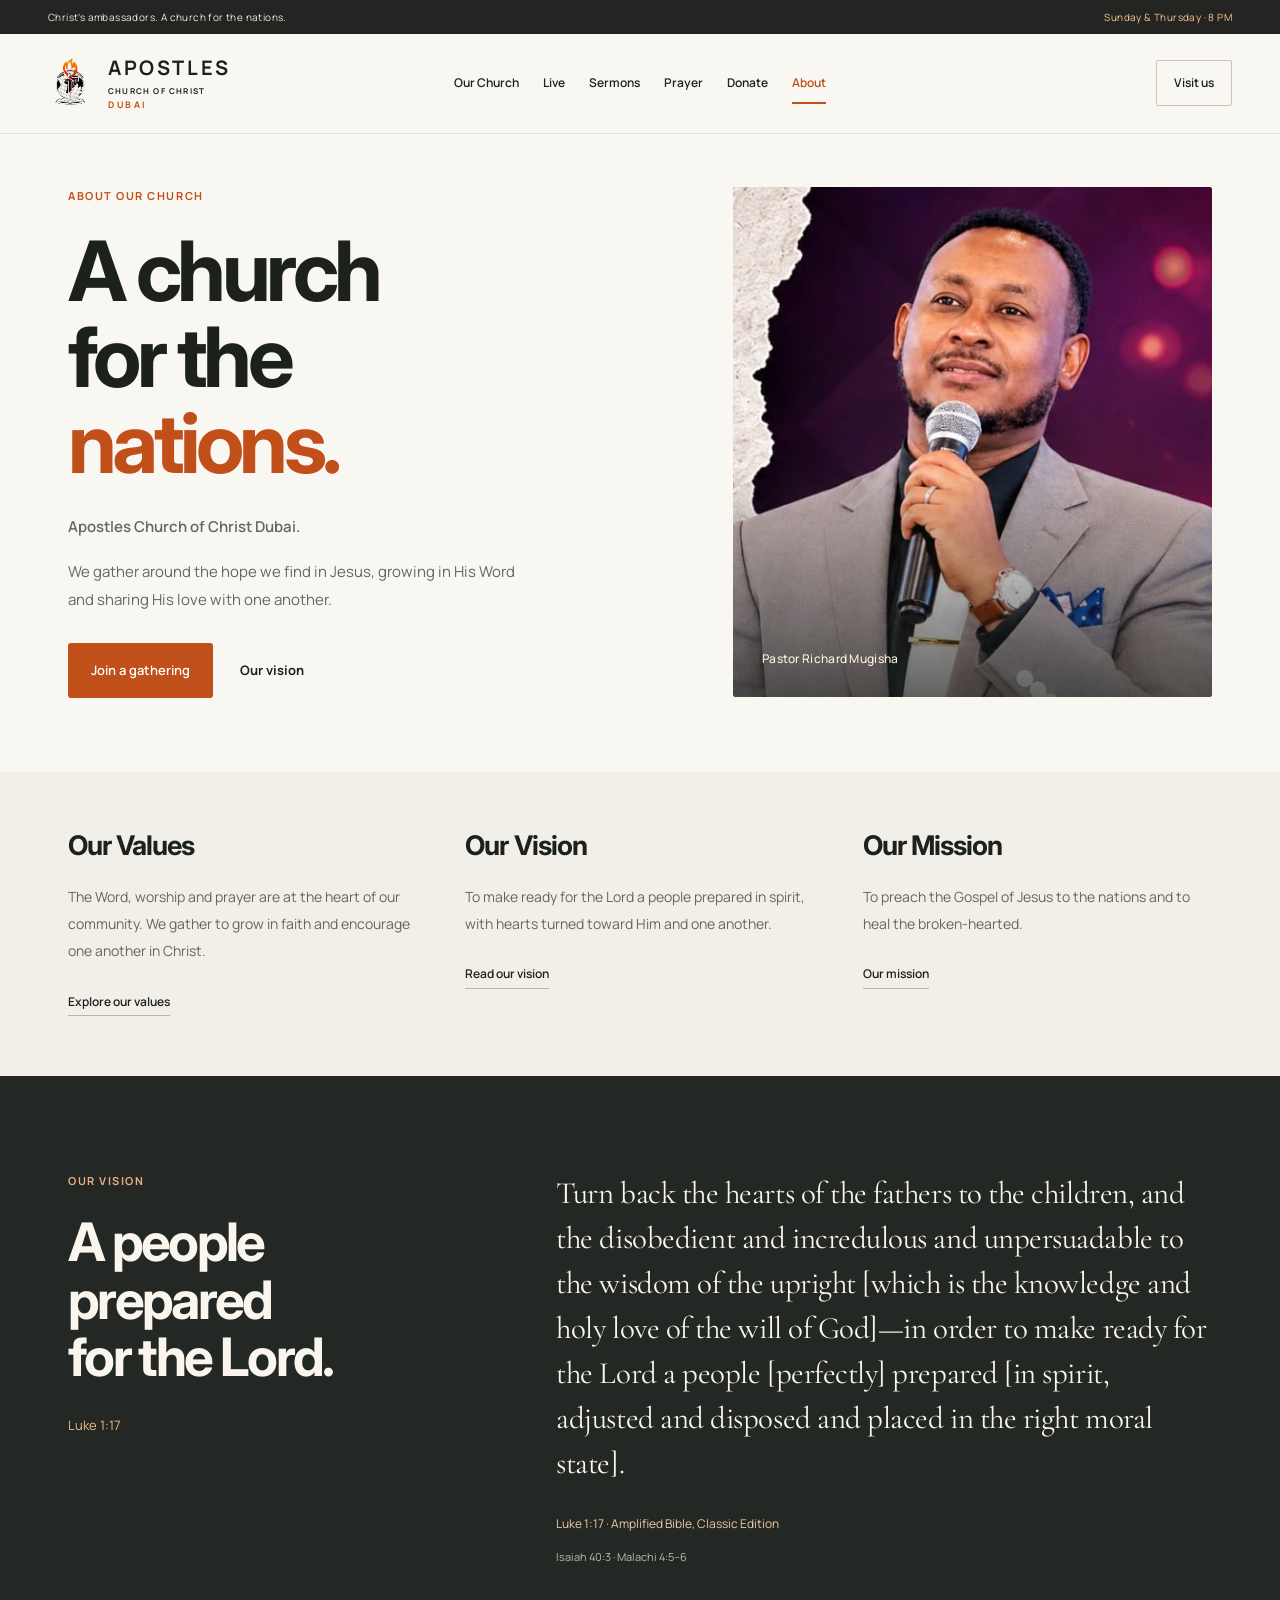
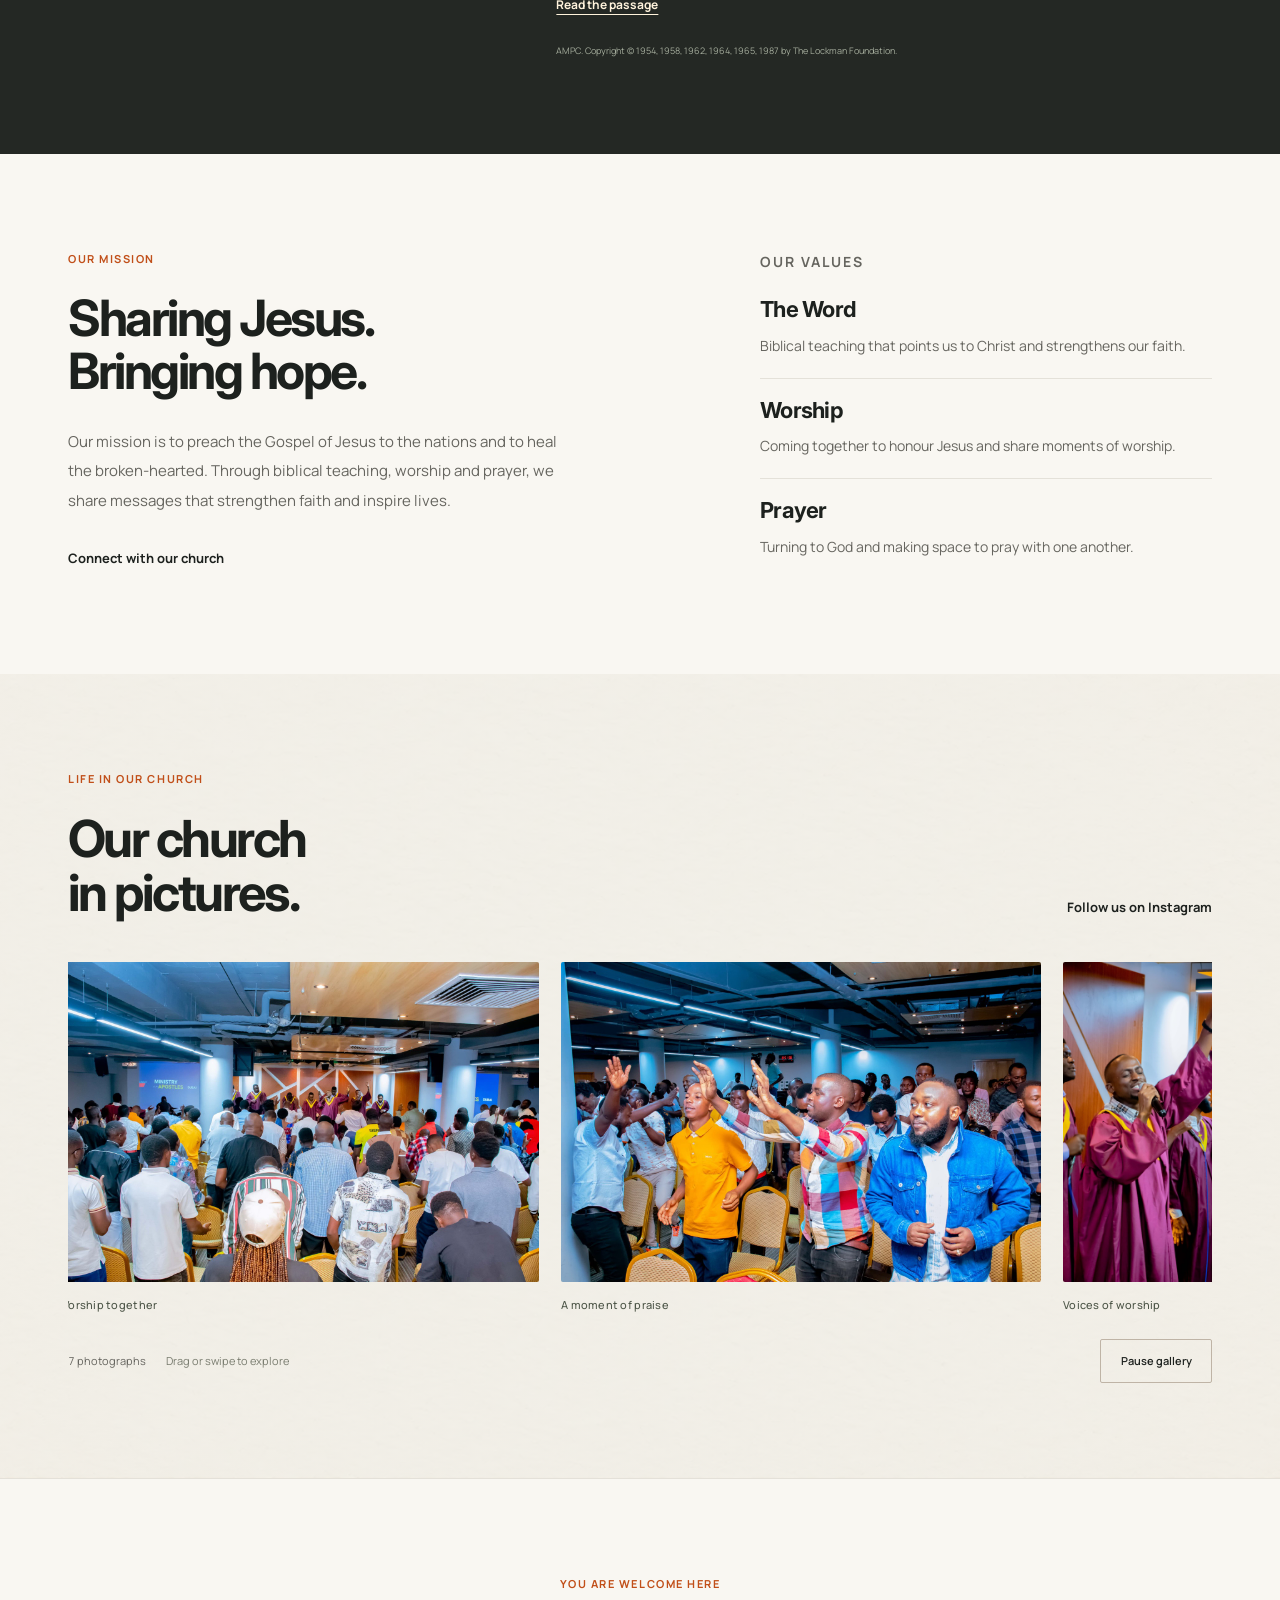
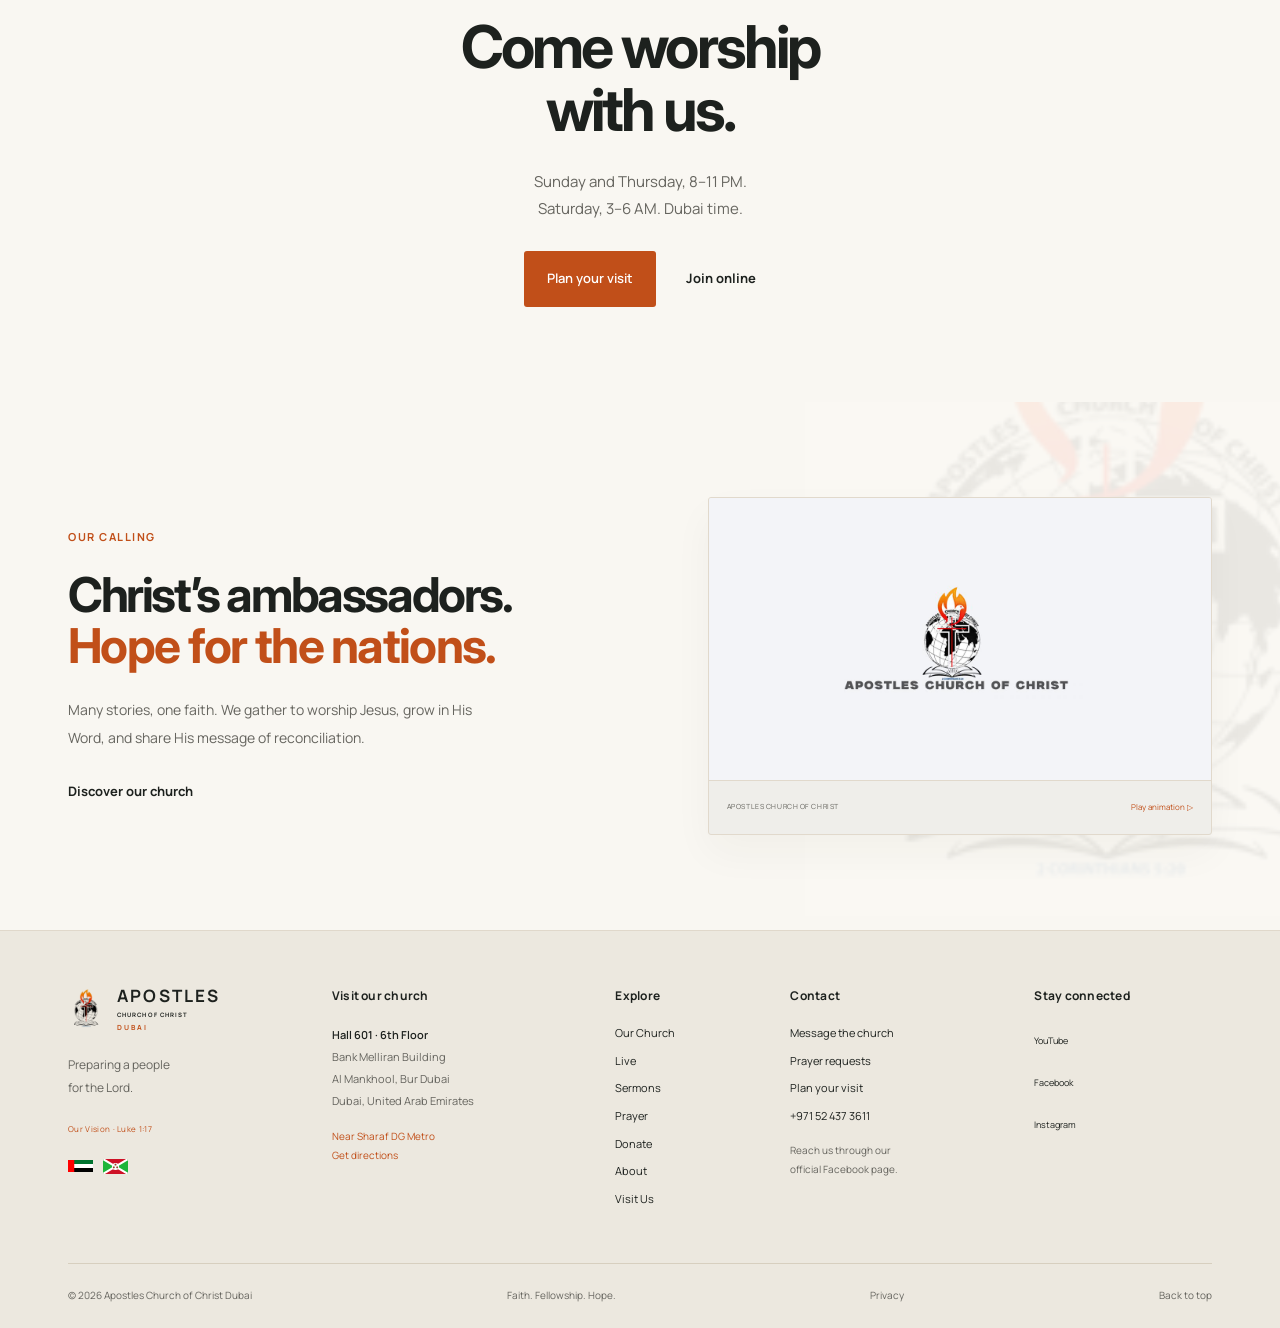
==== about.html @ d935168f "Add files via upload" ====
<!doctype html>
<html lang="en"><head><meta charset="utf-8"><meta name="viewport" content="width=device-width,initial-scale=1,viewport-fit=cover"><title>About Us — Apostles Church of Christ Dubai</title><meta name="description" content="Meet Apostles Church of Christ Dubai. Our values, mission and vision from Luke 1:17: preparing a people for the Lord."><meta name="theme-color" content="#f9f7f2"><meta property="og:title" content="About Us — Apostles Church of Christ Dubai"><meta property="og:description" content="Meet Apostles Church of Christ Dubai. Our values, mission and vision from Luke 1:17: preparing a people for the Lord."><meta property="og:type" content="website"><link rel="icon" href="assets/logo.png"><link rel="stylesheet" href="assets/fonts.css"><link rel="stylesheet" href="styles.css"><script src="config.js" defer></script><script src="assets/hls.min.js" defer></script><script src="welcome.js" defer></script><script src="app.js" defer></script><script src="schedule.js" defer></script><script src="church.js" defer></script><script src="gallery.js" defer></script></head><body id="top" data-page="about"><div class="welcome-intro" id="welcome-intro" role="dialog" aria-modal="true" aria-labelledby="welcome-title" hidden><div class="welcome-glow" aria-hidden="true"></div><div class="welcome-inner"><div class="welcome-logo"><span class="welcome-ring" aria-hidden="true"></span><img src="assets/logo.png" width="180" height="192" alt=""></div><p class="welcome-eyebrow">APOSTLES CHURCH OF CHRIST · DUBAI</p><h2 id="welcome-title">Welcome to<br><em>Our Church</em></h2><p class="welcome-tagline">Faith. Fellowship. Hope.</p><span class="welcome-progress" aria-hidden="true"></span><button id="welcome-skip" type="button">Enter the website </button></div></div><a class="skip-link" href="#main">Skip to content</a><div class="topline"><span>Christ’s ambassadors. A church for the nations.</span><a href="visit.html">Sunday &amp; Thursday · 8 PM </a></div>
    <header class="header"><div class="header-brand"><a class="brand" href="index.html" aria-label="Apostles Church of Christ Dubai home"><img src="assets/logo.png" width="54" height="58" alt="Apostles Church of Christ logo"><span>APOSTLES<span class="brand-small">CHURCH OF CHRIST <b>DUBAI</b></span></span></a></div><button class="menu-toggle" aria-controls="navigation" aria-expanded="false" aria-label="Open menu"><span></span><span></span></button><nav id="navigation" aria-label="Main navigation"><a href="index.html">Our Church</a><a href="live.html">Live</a><a href="sermons.html">Sermons</a><a href="prayer.html">Prayer</a><a href="donate.html">Donate</a><a href="about.html" aria-current="page">About</a></nav><a class="header-visit" href="visit.html"> Visit us </a></header><main id="main"><section class="about-editorial wrap"><div class="about-editorial-copy"><p class="eyebrow" data-reveal>ABOUT OUR CHURCH</p><h1 data-reveal>A church<br>for the<br><span>nations.</span></h1><p class="about-editorial-lead" data-reveal>Apostles Church of Christ Dubai.</p><p data-reveal>We gather around the hope we find in Jesus, growing in His Word and sharing His love with one another.</p><div class="actions" data-reveal><a class="button" href="visit.html">Join a gathering</a><a class="text-link" href="#our-vision">Our vision</a></div></div><figure class="about-editorial-photo" data-reveal><img src="assets/pastor.webp" alt="Pastor Richard Mugisha" width="529" height="659" fetchpriority="high"><figcaption>Pastor Richard Mugisha</figcaption></figure></section>
    <section class="church-foundations section" id="our-foundations"><div class="wrap foundations-grid"><article data-reveal><h2>Our Values</h2><p>The Word, worship and prayer are at the heart of our community. We gather to grow in faith and encourage one another in Christ.</p><a class="foundation-link" href="#our-values">Explore our values</a></article><article data-reveal><h2>Our Vision</h2><p>To make ready for the Lord a people prepared in spirit, with hearts turned toward Him and one another.</p><a class="foundation-link" href="#our-vision">Read our vision</a></article><article data-reveal><h2>Our Mission</h2><p>To preach the Gospel of Jesus to the nations and to heal the broken-hearted.</p><a class="foundation-link" href="#our-mission">Our mission</a></article></div></section>
    <section class="church-vision section" id="our-vision"><div class="wrap vision-layout"><div class="vision-heading" data-reveal><p class="eyebrow">OUR VISION</p><h2>A people<br>prepared<br>for the Lord.</h2><p class="vision-book">Luke 1:17</p></div><div class="vision-scripture" data-reveal><blockquote>Turn back the hearts of the fathers to the children, and the disobedient and incredulous and unpersuadable to the wisdom of the upright [which is the knowledge and holy love of the will of God]—in order to make ready for the Lord a people [perfectly] prepared [in spirit, adjusted and disposed and placed in the right moral state].</blockquote><p class="vision-reference">Luke 1:17 · Amplified Bible, Classic Edition</p><p class="vision-cross-references">Isaiah 40:3 · Malachi 4:5–6</p><a class="text-link" href="https://www.biblegateway.com/passage/?search=Luke%201%3A17&amp;version=AMPC" target="_blank" rel="noopener noreferrer">Read the passage</a><p class="vision-credit">AMPC. Copyright © 1954, 1958, 1962, 1964, 1965, 1987 by The Lockman Foundation.</p></div></div></section>
    <section class="church-purpose section wrap"><div class="church-mission" id="our-mission" data-reveal><p class="eyebrow">OUR MISSION</p><h2>Sharing Jesus.<br>Bringing hope.</h2><p>Our mission is to preach the Gospel of Jesus to the nations and to heal the broken-hearted. Through biblical teaching, worship and prayer, we share messages that strengthen faith and inspire lives.</p><a class="text-link" href="https://www.instagram.com/apostles_church_of_christ/" target="_blank" rel="noopener noreferrer">Connect with our church</a></div><div class="church-values" id="our-values" data-reveal><p class="eyebrow">OUR VALUES</p><article><h3>The Word</h3><p>Biblical teaching that points us to Christ and strengthens our faith.</p></article><article><h3>Worship</h3><p>Coming together to honour Jesus and share moments of worship.</p></article><article><h3>Prayer</h3><p>Turning to God and making space to pray with one another.</p></article></div></section>
    <section class="church-gallery section" id="church-gallery"><div class="wrap"><div class="section-heading"><div><p class="eyebrow" data-reveal>LIFE IN OUR CHURCH</p><h2 data-reveal>Our church<br>in pictures.</h2></div><a class="text-link" href="https://www.instagram.com/apostles_church_of_christ/" target="_blank" rel="noopener noreferrer">Follow us on Instagram</a></div><div class="gallery-shell" data-gallery data-gallery-mode="continuous"><div class="gallery-viewport" id="gallery-viewport" tabindex="0" role="region" aria-label="Church photographs"><div class="gallery-track"><div class="gallery-sequence"><figure class="gallery-slide"><img src="assets/gallery/worship-hall.jpg" alt="The church congregation worshipping with the choir at the front of the hall" width="1536" height="1024" loading="lazy" decoding="async" draggable="false"><figcaption>Worship together</figcaption></figure><figure class="gallery-slide"><img src="assets/gallery/congregation-praise.jpg" alt="Members of the congregation worshipping with hands raised" width="1536" height="1024" loading="lazy" decoding="async" draggable="false"><figcaption>A moment of praise</figcaption></figure><figure class="gallery-slide gallery-portrait"><img src="assets/gallery/choir-singer.jpg" alt="A choir singer holding a microphone and raising his hand during worship" width="1024" height="1536" loading="lazy" decoding="async" draggable="false"><figcaption>Voices of worship</figcaption></figure><figure class="gallery-slide"><img src="assets/gallery/choir-monochrome.jpg" alt="Black and white photograph of the church choir singing before the congregation" width="1536" height="1024" loading="lazy" decoding="async" draggable="false"><figcaption>Our church choir</figcaption></figure><figure class="gallery-slide"><img src="assets/gallery/congregation-worship.jpg" alt="The congregation singing and worshipping together" width="1536" height="1024" loading="lazy" decoding="async" draggable="false"><figcaption>Gathered in faith</figcaption></figure><figure class="gallery-slide"><img src="assets/gallery/choir-gathering.jpg" alt="The choir leading worship in front of the church congregation" width="1536" height="1024" loading="lazy" decoding="async" draggable="false"><figcaption>Worship and fellowship</figcaption></figure><figure class="gallery-slide"><img src="assets/gallery/congregation-seated.jpg" alt="The congregation seated together during a church gathering" width="1536" height="1024" loading="lazy" decoding="async" draggable="false"><figcaption>Life in our church</figcaption></figure></div></div></div><div class="gallery-toolbar"><p class="gallery-position">7 photographs <span>Drag or swipe to explore</span></p><div class="gallery-controls"><button type="button" data-gallery-pause aria-controls="gallery-viewport" hidden>Pause gallery</button></div></div></div></div></section>
    <section class="about-invitation section"><div class="wrap"><p class="eyebrow" data-reveal>YOU ARE WELCOME HERE</p><h2 data-reveal>Come worship<br>with us.</h2><p data-reveal>Sunday and Thursday, 8–11 PM.<br>Saturday, 3–6 AM. Dubai time.</p><div class="actions" data-reveal><a class="button" href="visit.html">Plan your visit</a><a class="text-link" href="live.html">Join online</a></div></div></section><section class="identity-section section" id="our-calling"><div class="identity-bg" aria-hidden="true"><img class="rotating-logo" src="assets/logo.png" alt="" width="180" height="192"><div class="orbit orbit-one"></div><div class="orbit orbit-two"></div></div><div class="wrap identity-grid"><div><p class="eyebrow">OUR CALLING</p><h2>Christ’s ambassadors.<br><em>Hope for the nations.</em></h2><p>Many stories, one faith. We gather to worship Jesus, grow in His Word, and share His message of reconciliation.</p><a class="text-link" href="about.html">Discover our church </a></div><div class="identity-video"><video id="brand-loop" data-src="assets/intro.mp4" muted loop autoplay playsinline preload="none" poster="assets/intro-poster.jpg" aria-label="Animated church logo"></video><div class="identity-video-caption"><span>APOSTLES CHURCH OF CHRIST</span><button id="pause-brand" aria-label="Pause logo animation">Pause animation Ⅱ</button></div></div></div></section></main><footer class="footer-new"><div class="wrap"><div class="footer-grid"><div class="footer-brand"><a class="brand" href="index.html" aria-label="Apostles Church of Christ Dubai home"><img src="assets/logo.png" width="54" height="58" alt="Apostles Church of Christ logo"><span>APOSTLES<span class="brand-small">CHURCH OF CHRIST <b>DUBAI</b></span></span></a><p>Preparing a people<br>for the Lord.</p><a class="footer-scripture" href="about.html#our-vision">Our Vision · Luke 1:17</a><div class="footer-flags" aria-label="United Arab Emirates and Burundi"><img src="assets/flag-uae.svg" width="25" height="15" alt="United Arab Emirates flag" title="United Arab Emirates"><img src="assets/flag-burundi.svg" width="25" height="15" alt="Burundi flag" title="Burundi"></div></div><div class="footer-column"><h2>Visit our church</h2><address><strong>Hall 601 · 6th Floor</strong><br>Bank Melliran Building<br>Al Mankhool, Bur Dubai<br>Dubai, United Arab Emirates</address><a class="footer-map" href="https://www.google.com/maps/search/?api=1&query=Bank+Melliran+Building+Al+Mankhool+Bur+Dubai" target="_blank" rel="noopener noreferrer">Near Sharaf DG Metro<br>Get directions</a></div><div class="footer-column"><h2>Explore</h2><a href="index.html">Our Church</a><a href="live.html">Live</a><a href="sermons.html">Sermons</a><a href="prayer.html">Prayer</a><a href="donate.html">Donate</a><a href="about.html">About</a><a href="visit.html">Visit Us</a></div><div class="footer-column"><h2>Contact</h2><a href="https://www.facebook.com/apostlesdubai/" target="_blank" rel="noopener noreferrer">Message the church</a><a href="prayer.html">Prayer requests</a><a href="visit.html">Plan your visit</a><a class="configured-email" hidden></a><a class="configured-phone" href="tel:+971524373611">+971 52 437 3611</a><p>Reach us through our<br>official Facebook page.</p></div><div class="footer-column"><h2>Stay connected</h2><a class="social-pill" href="https://www.youtube.com/@Apostleschurchofchristdubai" target="_blank" rel="noopener noreferrer">YouTube</a><a class="social-pill" href="https://www.facebook.com/apostlesdubai/" target="_blank" rel="noopener noreferrer">Facebook</a><a class="social-pill" href="https://www.instagram.com/apostles_church_of_christ/" target="_blank" rel="noopener noreferrer">Instagram</a></div></div><div class="footer-bottom"><span>© <span id="year">2026</span> Apostles Church of Christ Dubai</span><span>Faith. Fellowship. Hope.</span><button class="subtle-link" id="privacy-open">Privacy</button><a href="#top">Back to top</a></div></div></footer><div class="toast" id="toast" role="status" aria-live="polite"></div><dialog id="video-dialog" class="video-dialog" aria-labelledby="video-dialog-title"><div class="dialog-bar"><h2 id="video-dialog-title">Worship Vibe</h2><button class="close-dialog" aria-label="Close video">Close</button></div><div id="dialog-player"></div><p>Having trouble playing? <a href="https://www.youtube.com/watch?v=G9IpNCJlAVc" target="_blank" rel="noopener noreferrer">Watch on YouTube </a></p></dialog><dialog id="privacy-dialog" class="privacy-dialog" aria-labelledby="privacy-title"><div class="dialog-bar"><h2 id="privacy-title">Your privacy</h2><button class="close-dialog" aria-label="Close privacy notice">Close</button></div><p>This website does not use analytics, advertising cookies or accounts. Prayer drafts stay in this page’s memory and are cleared when you leave or reload. They are not sent or stored by this website. A temporary browser-tab flag remembers that you have seen the welcome animation; it contains no personal information.</p><p>A prayer request is shared only when you copy it and choose to send it yourself through the church’s Facebook page. The daily NIV verse connects to Bible Gateway automatically. Any configured donation checkout belongs to its external provider; this website does not process payments.</p><p>YouTube connects only after you choose to play a YouTube video or open a YouTube link. YouTube, Facebook and payment providers use their own privacy policies. The church introduction, images and fonts are hosted with this website.</p></dialog><noscript><div class="noscript">The video controls and prayer draft need JavaScript. You can still read our church information and visit <a href="https://www.youtube.com/@Apostleschurchofchristdubai">YouTube</a> or <a href="https://www.facebook.com/apostlesdubai/">Facebook</a>.</div></noscript></body></html>
---- assets/fonts.css ----
@font-face {
  font-family: 'Cormorant Garamond';
  font-style: normal;
  font-weight: 400;
  font-display: swap;
  src: url(fonts/font-0.ttf) format('truetype');
}
@font-face {
  font-family: 'Cormorant Garamond';
  font-style: normal;
  font-weight: 500;
  font-display: swap;
  src: url(fonts/font-1.ttf) format('truetype');
}
@font-face {
  font-family: 'Cormorant Garamond';
  font-style: normal;
  font-weight: 600;
  font-display: swap;
  src: url(fonts/font-2.ttf) format('truetype');
}
@font-face {
  font-family: 'Manrope';
  font-style: normal;
  font-weight: 400;
  font-display: swap;
  src: url(fonts/font-3.ttf) format('truetype');
}
@font-face {
  font-family: 'Manrope';
  font-style: normal;
  font-weight: 500;
  font-display: swap;
  src: url(fonts/font-4.ttf) format('truetype');
}
@font-face {
  font-family: 'Manrope';
  font-style: normal;
  font-weight: 600;
  font-display: swap;
  src: url(fonts/font-5.ttf) format('truetype');
}
@font-face {
  font-family: 'Manrope';
  font-style: normal;
  font-weight: 700;
  font-display: swap;
  src: url(fonts/font-6.ttf) format('truetype');
}

@font-face {
  font-family: 'Inter';
  font-style: normal;
  font-weight: 100 900;
  font-display: swap;
  src: url(fonts/Inter-variable.ttf) format('truetype');
}
---- styles.css ----
:root{--paper:#f9f7f2;--white:#fff;--ink:#242422;--muted:#66655f;--line:#e4e1d9;--orange:#b74713;--orange-bright:#ff8a00;--red:#b62817;--serif:'Cormorant Garamond',Georgia,serif;--sans:Manrope,Arial,sans-serif}*{box-sizing:border-box}html{scroll-behavior:smooth;scroll-padding-top:100px}body{margin:0;background:var(--paper);color:var(--ink);font-family:var(--sans);font-size:14px;line-height:1.8}button,a,input{ -webkit-tap-highlight-color:transparent}a{color:inherit;text-decoration:none}button{font:inherit;color:inherit;cursor:pointer}button:disabled{cursor:wait}button,a{touch-action:manipulation}img{max-width:100%;display:block}button{border:0}button:focus-visible,a:focus-visible,summary:focus-visible,audio:focus-visible{outline:3px solid var(--orange);outline-offset:5px}[hidden]{display:none!important}::selection{background:#ffd7bb}.wrap{max-width:1240px;margin:auto;padding:0 48px}.topline{padding:8px 48px;background:#242422;color:#eeeae3;display:flex;justify-content:space-between;font-size:10px;letter-spacing:.04em}.topline a{color:#fbc693}.header{max-width:1440px;margin:auto;padding:22px 48px;display:flex;justify-content:space-between;align-items:center;gap:30px}.brand{display:flex;align-items:center;gap:13px;line-height:1.15;font-size:20px;letter-spacing:.13em;font-weight:700}.brand img{object-fit:contain;width:47px;height:54px;mix-blend-mode:multiply}.brand-small{display:block;font-size:8px;letter-spacing:.15em;margin-top:7px}.brand-small b{display:block;margin-top:5px;color:var(--orange);font-size:9px;letter-spacing:.28em}nav{display:flex;align-items:center;gap:28px;font-size:12px;font-weight:600}nav>a:not(.button){position:relative}nav>a:not(.button):hover{color:var(--orange)}.button{display:inline-flex;align-items:center;justify-content:center;gap:25px;background:var(--orange);color:white;padding:15px 22px;min-height:50px;font-size:12px;font-weight:600;border-radius:3px;transition:background .2s,transform .2s}.button:hover{background:#933910;transform:translateY(-2px)}.button span{font-size:18px;line-height:1}.button-small{padding:11px 18px;min-height:44px;gap:20px}.menu-toggle{display:none}.hero{display:grid;grid-template-columns:1.05fr 1fr;gap:35px;padding-top:32px;padding-bottom:62px;align-items:center}.eyebrow{font-size:10px;font-weight:700;letter-spacing:.18em;text-transform:uppercase;color:var(--orange);margin:0 0 23px}.tiny-cross{font-size:19px;vertical-align:middle;margin-right:8px}h1,h2,h3,p{margin-top:0}h1,h2,h3{font-family:var(--serif);font-weight:500;line-height:1.04;letter-spacing:-.04em}h1{font-size:clamp(60px,5.8vw,85px);margin-bottom:26px}h1 em,h2 em{font-weight:400;color:var(--orange);letter-spacing:-.035em}h2{font-size:58px;margin-bottom:0}h3{font-size:34px;letter-spacing:-.025em}.hero-description{font-size:14px;line-height:1.9;color:var(--muted);margin-bottom:28px}.actions{display:flex;align-items:center;gap:25px;flex-wrap:wrap}.text-link{display:inline-flex;align-items:center;gap:15px;font-size:12px;font-weight:700;background:none;padding:0}.text-link:hover,.subtle-link:hover{color:var(--orange)}.play-outline{width:30px;height:30px;border:1px solid #bdbbb4;border-radius:50%;display:grid;place-items:center;font-size:19px}.hero-note{display:flex;align-items:center;gap:15px;color:var(--muted);font-size:10px;letter-spacing:.09em;margin-top:48px}.note-line{width:33px;height:1px;background:var(--orange)}.hero-art{position:relative;height:570px;margin-left:8px;margin-right:12px;border-radius:220px 220px 4px 4px;background:#331227}.pastor{height:100%;width:100%;object-fit:cover;object-position:center 25%;border-radius:inherit}.hero-art:before{content:'';position:absolute;border:1px solid #e9c5a0;border-radius:inherit;inset:15px -12px -12px 12px;z-index:-1}.hero-art:after{content:'';position:absolute;inset:0;background:linear-gradient(0deg,rgba(12,7,12,.75),transparent 55%);border-radius:inherit;pointer-events:none}.photo-label{position:absolute;left:28px;bottom:28px;color:white;z-index:1;display:flex;gap:15px;align-items:center;font-size:12px;line-height:1.8}.photo-label strong{font-weight:500;color:#fff1dc}.label-cross{font-size:33px;color:#ffb366}.vertical-label{position:absolute;top:47%;right:-42px;writing-mode:vertical-rl;font-size:8px;letter-spacing:.22em;color:var(--muted)}.welcome-strip{display:flex;justify-content:space-between;align-items:center;border-top:1px solid var(--line);border-bottom:1px solid var(--line);padding-top:25px;padding-bottom:25px;gap:20px}.welcome-strip>div{display:flex;align-items:center;gap:17px}.strip-icon{font-size:27px;color:var(--orange)}.welcome-strip strong{display:block;font-size:12px}.welcome-strip small{font-size:11px;color:var(--muted)}.section{padding-top:100px;padding-bottom:100px}.about{display:grid;grid-template-columns:1fr 1.1fr;gap:80px}.about-copy{padding-top:25px}.about-copy .lead{font-size:20px;line-height:1.65;font-weight:500;margin-bottom:23px}.about-copy>p:not(.lead){color:var(--muted);font-size:13px;margin-bottom:28px;line-height:2}.scripture{background:#eee9e1;text-align:center;padding:55px 0;position:relative;overflow:hidden}.scripture .wrap{position:relative}.quote-mark{font-family:var(--serif);color:var(--orange);font-size:70px;display:block;line-height:.8}.scripture blockquote{font-family:var(--serif);font-size:43px;line-height:1.15;margin:7px auto 25px}.scripture blockquote em{color:var(--orange)}.scripture p{font-size:9px;letter-spacing:.19em;font-weight:600;margin:0}.scripture-decoration{position:absolute;right:60px;top:20px;font-size:125px;color:#dbd1c4;font-weight:400}.online{background:#252725;color:#f9f7f2}.section-heading{display:flex;align-items:end;justify-content:space-between;gap:30px;margin-bottom:42px}.section-heading>p{font-size:12px;color:var(--muted);margin:0;max-width:330px}.online h2 em{color:#ffb77d}.online .eyebrow{color:#ffb77d}.online .section-heading>p{color:#b9bcb6}.online-grid{display:grid;grid-template-columns:1.55fr 1fr;gap:40px}.screen{background:#1b1d1b;border:1px solid #474a44;border-radius:5px;align-self:start;overflow:hidden}.screen-top{display:flex;align-items:center;gap:8px;padding:13px 17px;font-size:10px;letter-spacing:.03em}.screen-time{margin-left:auto;color:#a4a7a0;font-size:9px}.status-dot{height:6px;width:6px;border-radius:50%;background:#b5b9ac}.status-dot.available{background:#ff994b}.player-area{aspect-ratio:16/9;position:relative;background:#161716}.player-area>img,.player-area>video,.player-area>iframe{width:100%;height:100%;object-fit:cover;border:0;position:absolute;inset:0}.player-area .intro-play{position:absolute;inset:0;display:flex;align-items:center;justify-content:end;flex-direction:column;gap:8px;padding-bottom:22px;background:linear-gradient(0deg,#14191477,transparent 35%);color:white}.intro-play>span{width:36px;height:36px;border:1px solid #ffffff7f;border-radius:50%;display:grid;place-items:center;font-size:11px;background:#242422aa}.intro-play small{font-size:8px;letter-spacing:.14em}.player-notice{padding:12px 17px;color:#b8bcb3;font-size:10px;min-height:42px}.mode-switch{display:flex;background:#343832;padding:4px;border-radius:5px;margin-bottom:27px}.mode-switch button{width:50%;padding:11px;background:none;color:#d4d9cf;border-radius:3px;font-size:12px}.mode-switch [aria-selected=true]{background:#f6f3eb;color:#242422;font-weight:700}.online-side h3{font-size:35px;line-height:1.13;margin-bottom:16px}.online-side .eyebrow{font-size:9px;margin-bottom:18px}.online-side p:not(.eyebrow){color:#b9bcb6;font-size:12px;line-height:1.9;max-width:300px;margin-bottom:22px}.online-side .button{background:#ef7c35;color:#21180f;width:100%;margin-bottom:15px}.online-side .button:hover{background:#ffad75}.subtle-link{font-size:10px;display:block;background:none;padding:0}.online-side .subtle-link{color:#d1d6c9}.online-footnote{margin-top:25px;padding-top:18px;border-top:1px solid #42453e;color:#b0b5a9;font-size:9px}.online-footnote span{color:#ffb77d;margin-right:8px}.online-side audio{width:100%;margin-bottom:20px}.message-grid{display:grid;grid-template-columns:1.1fr 1fr;gap:65px}.message-thumbnail{padding:0;display:block;width:100%;aspect-ratio:16/9;overflow:hidden;position:relative;background:#ddd;border-radius:4px}.message-thumbnail img{width:100%;height:100%;object-fit:cover;transition:transform .4s}.message-thumbnail:hover img{transform:scale(1.03)}.round-play{position:absolute;left:22px;bottom:20px;width:45px;height:45px;border-radius:50%;background:#faf8f0eb;display:grid;place-items:center;font-size:13px;color:var(--orange)}.video-duration{position:absolute;right:15px;bottom:16px;background:#111b;color:white;padding:3px 7px;font-size:10px;border-radius:2px}.message-meta{display:flex;justify-content:space-between;font-size:8px;font-weight:700;letter-spacing:.1em;color:var(--orange);margin:20px 0 13px;gap:10px}.message-meta span+span{color:var(--muted)}.featured-message h3{margin-bottom:12px;font-size:30px;line-height:1.17}.title-button{background:none;padding:0;text-align:left;font:inherit;letter-spacing:inherit}.title-button span{font-family:var(--sans);font-size:18px}.featured-message>p{font-size:11px;color:var(--muted)}.message-collections>a{padding:26px 0;border-bottom:1px solid var(--line);display:flex;gap:20px;align-items:center}.message-collections>a:first-child{border-top:1px solid var(--line)}.collection-number{font-size:11px;color:var(--orange);align-self:start;padding-top:6px}.message-collections .eyebrow{font-size:8px;color:var(--muted);margin-bottom:9px;letter-spacing:.12em}.message-collections h3{font-size:29px;margin-bottom:8px}.message-collections p:not(.eyebrow){font-size:10px;color:var(--muted);margin-bottom:0}.collection-arrow{margin-left:auto;font-size:22px;color:var(--orange)}.message-collections>a:hover h3{color:var(--orange)}.gatherings{background:#f0ede5}.event{display:grid;grid-template-columns:1.35fr 1fr;gap:45px;align-items:center}.event-image{display:block;border-radius:4px;overflow:hidden;align-self:center}.event-image img{width:100%;height:auto}.pill{font-size:8px;letter-spacing:.14em;background:#e9e0d2;color:#775d3d;border-radius:30px;padding:6px 10px;font-weight:700;display:inline-block;margin-bottom:18px}.event h3{font-size:38px;margin-bottom:14px}.event-verse{font-family:var(--serif);font-size:21px;font-style:italic;line-height:1.35;margin-bottom:24px}.event-verse span{font-family:var(--sans);font-style:normal;font-size:9px;color:var(--muted)}.event-details{font-size:10px;line-height:1.6;margin:0 0 23px}.event-details div{display:flex;gap:18px;margin-bottom:7px}.event-details dt{width:38px;color:var(--muted)}.event-details dd{margin:0;font-weight:600}.visit{display:grid;grid-template-columns:1fr 1fr;gap:80px}.visit h2{margin-bottom:26px}.visit-copy>p:not(.eyebrow){font-size:12px;color:var(--muted);max-width:350px}.visit address{font-style:normal;font-size:13px;margin:29px 0 18px;line-height:2;color:var(--muted)}.visit address strong{color:var(--ink)}.metro-note{font-size:10px;color:var(--orange);margin-bottom:25px}.metro-note span{font-size:15px;margin-right:8px}.visit .actions{gap:22px}.visit-copy .visit-confirm{font-size:10px!important;margin-top:22px;line-height:1.8}.location-card{background:#eae5db;border:1px solid #e3dccf;border-radius:4px;padding:28px 34px;position:relative;overflow:hidden}.location-card .eyebrow{font-size:9px;margin-bottom:21px}.location-card h3{font-size:36px;margin-bottom:3px}.location-card>p:not(.eyebrow){font-size:11px;color:var(--muted)}.location-mark{position:absolute;right:35px;top:18px;font-size:80px;color:#c27c4975}.location-route{display:grid;grid-template-columns:12px 1fr;align-items:center;column-gap:10px;font-size:11px;margin:23px 0}.route-stop{width:8px;height:8px;border:2px solid var(--orange);border-radius:50%}.route-line{height:24px;width:1px;margin-left:3px;background:#b78968;grid-column:1;grid-row:2}.church-stop{grid-column:1;grid-row:3;background:var(--orange)}.location-route strong:last-child{grid-row:3}.location-card .text-link{font-size:10px}.visit-faq{margin-top:22px}details{border-bottom:1px solid var(--line);padding:15px 0}summary{font-size:11px;cursor:pointer;list-style:none;display:flex;justify-content:space-between;align-items:center;font-weight:600;gap:12px}summary::-webkit-details-marker{display:none}summary:after{content:'+';color:var(--orange);font-size:21px;line-height:1}details[open] summary:after{content:'−'}details p{font-size:11px;color:var(--muted);padding-top:12px;margin-bottom:5px}.prayer{background:#a93915;color:#fff7eb}.prayer-inner{display:grid;grid-template-columns:1.1fr 1fr;gap:90px;align-items:center}.prayer .eyebrow{color:#ffc99c}.prayer h2 em{color:#f7caa4}.prayer-inner>div+div p{font-size:13px;color:#ffe8d4;max-width:320px;margin-bottom:25px;line-height:1.9}.button-light{background:#fff6e8;color:#853416}.button-light:hover{background:#ffe0c4}.prayer small{display:block;margin-top:18px;font-size:9px;color:#f6c9ac}.footer{padding-top:50px;padding-bottom:25px}.footer-top{display:flex;justify-content:space-between;align-items:center;gap:35px;padding-bottom:36px}.footer-top>p{font-size:11px;color:var(--muted);margin:0}.footer-links{display:flex;gap:24px;font-size:11px;font-weight:600}.footer-bottom{display:flex;justify-content:space-between;align-items:center;padding-top:22px;border-top:1px solid var(--line);font-size:9px;color:var(--muted);gap:15px}.footer-bottom .subtle-link{font-size:9px}.skip-link{position:fixed;top:-100px;left:20px;background:white;padding:10px;z-index:50}.skip-link:focus{top:10px}.toast{position:fixed;bottom:25px;left:50%;transform:translateX(-50%);padding:12px 23px;border-radius:4px;background:#242422;color:white;font-size:12px;z-index:20;opacity:0;pointer-events:none;transition:opacity .2s}.toast.visible{opacity:1}dialog{border:0;background:var(--paper);color:var(--ink);border-radius:6px;padding:22px;max-height:90vh;overflow:auto}dialog::backdrop{background:#111b;backdrop-filter:blur(5px)}.video-dialog{width:min(900px,94vw)}.dialog-bar{display:flex;justify-content:space-between;gap:20px;align-items:center;margin-bottom:16px}.dialog-bar h2{font-size:27px;margin:0}.close-dialog{background:#e7e3db;width:36px;height:36px;border-radius:50%}.video-dialog iframe{width:100%;aspect-ratio:16/9;border:0}.video-dialog>p{font-size:11px;margin:16px 0 0}.video-dialog a{text-decoration:underline}.privacy-dialog{width:min(540px,92vw);padding:30px}.privacy-dialog>p{font-size:12px;color:var(--muted)}.noscript{padding:25px;text-align:center}.noscript a{text-decoration:underline}#upcoming-events .upcoming-item{margin-top:25px;padding:22px;border:1px solid var(--line);background:var(--paper)}#upcoming-events h3{font-size:27px;margin:0 0 8px}#upcoming-events p{font-size:12px;margin:0}.error-state{padding:30px;color:#fff;text-align:center;font-size:13px;position:absolute;inset:0;display:grid;place-items:center}
@media(min-width:1500px){.header{max-width:1336px}.topline{padding-left:calc((100vw - 1240px)/2 + 48px);padding-right:calc((100vw - 1240px)/2 + 48px)}}
@media(max-width:1000px){.wrap{padding-left:32px;padding-right:32px}.header{padding:20px 32px}nav{gap:18px;font-size:11px}.hero{gap:24px}.hero-art{height:505px}.hero h1{font-size:66px}.hero .actions{gap:18px}.hero .button{padding:14px 17px;gap:13px}.about{gap:50px}.online-grid{gap:28px;grid-template-columns:1.3fr 1fr}.message-grid{gap:40px}.visit{gap:45px}.prayer-inner{gap:50px}.event{gap:30px}.section{padding-top:80px;padding-bottom:80px}.vertical-label{right:-28px}h2{font-size:53px}}
@media(max-width:760px){.topline{padding:8px 22px;font-size:8px}.topline>span{max-width:210px}.header{padding:17px 22px;position:relative;z-index:10}.brand{font-size:17px;gap:10px}.brand img{width:38px;height:45px}.brand-small{font-size:7px;margin-top:5px}.brand-small b{font-size:8px}.menu-toggle{display:flex;flex-direction:column;justify-content:center;gap:6px;background:none;width:40px;height:40px}.menu-toggle span{width:23px;height:1px;background:var(--ink);margin:auto 0}.header nav{display:none;position:absolute;top:100%;left:0;right:0;background:var(--paper);padding:25px;flex-direction:column;align-items:stretch;border-bottom:1px solid var(--line);box-shadow:0 12px 15px #25242210}.header nav.open{display:flex}.header nav>a{padding:8px;font-size:13px}.header nav .button{padding:13px;margin-top:5px}.wrap{padding-left:22px;padding-right:22px}.hero{grid-template-columns:1fr;padding-top:26px;padding-bottom:40px;gap:32px}.hero h1{font-size:66px;line-height:.99}.hero .eyebrow{font-size:9px;margin-bottom:24px}.hero-description{font-size:13px}.hero-note{margin-top:28px}.hero-art{height:450px;margin:0 10px 0 0;max-width:480px;width:calc(100% - 10px);justify-self:center;border-radius:180px 180px 4px 4px}.hero-art .pastor{object-position:center 25%}.vertical-label{font-size:7px;right:-25px}.hero .actions{gap:23px}.hero .button{padding:15px 18px}.welcome-strip{flex-wrap:wrap;gap:22px;padding-top:23px;padding-bottom:23px}.welcome-strip>div{gap:13px;flex:1 1 160px}.welcome-strip .text-link{width:100%;font-size:11px}.welcome-strip strong{font-size:11px}.welcome-strip small{font-size:10px}.strip-icon{font-size:23px}.section{padding-top:65px;padding-bottom:65px}.about{grid-template-columns:1fr;gap:26px}.about-copy{padding-top:0}.about-copy .lead{font-size:18px}.about-copy>p:not(.lead){font-size:12px}.eyebrow{font-size:9px;margin-bottom:18px}h2{font-size:49px}.scripture{padding:48px 0}.scripture blockquote{font-size:36px}.scripture-decoration{right:0;top:35px;font-size:80px;opacity:.45}.section-heading{display:block;margin-bottom:30px}.section-heading>p{margin-top:22px;font-size:11px}.section-heading>.text-link{margin-top:25px}.online-grid{grid-template-columns:1fr;gap:25px}.mode-switch{margin-bottom:25px}.online-side h3{font-size:34px}.online-side p:not(.eyebrow){max-width:100%}.online-side .button{max-width:none;width:100%}.online-footnote{margin-top:22px}.message-grid{grid-template-columns:1fr;gap:28px}.message-meta{font-size:7px}.featured-message h3{font-size:29px}.message-collections>a{padding:24px 0}.message-collections h3{font-size:28px}.event{grid-template-columns:1fr;gap:25px}.event h3{font-size:36px}.event-details{font-size:11px}.visit{grid-template-columns:1fr;gap:33px}.visit-copy>p:not(.eyebrow){max-width:100%}.location-card{padding:27px}.prayer-inner{grid-template-columns:1fr;gap:25px}.prayer-inner>div+div p{max-width:100%;font-size:12px}.footer-top{flex-wrap:wrap;gap:27px}.footer-top>p{font-size:10px}.footer-links{width:100%;justify-content:space-between}.footer-bottom{flex-wrap:wrap;gap:15px;font-size:8px}.footer-bottom>span:first-child{width:100%}.footer-bottom .subtle-link{font-size:8px}.toast{width:max-content;max-width:90vw}.video-dialog{padding:15px}.dialog-bar h2{font-size:24px}.desktop-break{display:none}}
@media(max-width:370px){.hero h1{font-size:56px}.hero-art{height:400px}.hero .actions{gap:17px}.hero .button{font-size:10px}.hero .text-link{font-size:11px}.visit .actions{gap:20px}.topline{font-size:7px}.welcome-strip>div{flex-basis:100%}}
@media(prefers-reduced-motion:reduce){html{scroll-behavior:auto}*,*:before,*:after{transition:none!important;animation:none!important}}
/* HTML5 multi-page redesign */
.header{max-width:none;display:grid;grid-template-columns:250px 1fr 250px;gap:20px;padding:22px 48px;position:sticky;top:0;background:#f9f7f2f5;backdrop-filter:blur(14px);border-bottom:1px solid var(--line);z-index:30}.header-brand{justify-self:start}.header nav{justify-content:center;gap:32px}.header nav>a{font-size:12px;position:relative;padding:10px 0}.header nav a[aria-current=page]{color:var(--orange)}.header nav a[aria-current=page]:after{content:'';position:absolute;bottom:0;left:0;right:0;height:2px;background:var(--orange)}.header-visit{justify-self:end;display:flex;align-items:center;gap:12px;padding:11px 17px;border:1px solid #ccc4b6;font-size:11px;font-weight:600;border-radius:2px}.header-visit:hover{border-color:var(--orange);color:var(--orange)}.pin-icon{font-size:19px;line-height:1}.hero-v2{background:#20221f;color:var(--paper);position:relative;overflow:hidden;padding:64px 0 50px}.hero-v2-grid{display:grid;grid-template-columns:1.12fr 1fr;gap:60px;align-items:center;position:relative;z-index:1}.hero-v2-copy .eyebrow{color:#ffb77d;font-size:9px;letter-spacing:.13em}.hero-v2 h1{font-size:clamp(64px,6.2vw,90px);line-height:.99;letter-spacing:-.04em;margin-bottom:28px}.hero-v2 h1 em{color:#ffad66;font-weight:400}.hero-v2 .hero-description{color:#c1c5bb;font-size:13px;line-height:2;margin-bottom:30px}.hero-v2 .button{background:#eb7734;color:#191c16;gap:23px}.hero-v2 .button:hover{background:#ff9e5f}.hero-v2 .text-link{color:#e9ece1}.hero-v2 .play-outline{border-color:#727769;color:#fbb986}.hero-bottom-note{display:flex;gap:12px;align-items:center;font-size:7px;letter-spacing:.09em;margin-top:50px;color:#b2b9a9;flex-wrap:wrap}.hero-bottom-note .note-line{background:#ffb577;width:25px}.verse-ref{color:#f5c598}.hero-v2-art{position:relative;min-width:0}.hero-art-frame{height:520px;border-radius:45% 45% 0 0;position:relative;background:#37152e;margin-right:14px;overflow:hidden}.hero-art-frame .pastor{object-position:center top}.hero-art-frame:after{content:'';position:absolute;inset:0;background:linear-gradient(0deg,#090b0aca,transparent 45%);pointer-events:none}.hero-art-frame .photo-label{font-size:11px;bottom:25px;left:25px}.hero-caption{padding-top:17px;display:flex;justify-content:space-between;font-size:7px;letter-spacing:.1em;gap:15px;color:#bec2b8}.hero-caption a{color:#f6c694}.hero-side-label{position:absolute;right:-25px;top:120px;writing-mode:vertical-rl;font-size:7px;letter-spacing:.16em;color:#9fa597}.hero-watermark{position:absolute;left:-180px;bottom:-470px;font-size:1100px;line-height:1;color:#a4af9808;transform:rotate(-20deg);pointer-events:none}.hero-v2+.online{border-top:1px solid #474a3e;background:#f3f0e8;color:var(--ink);padding-top:72px;padding-bottom:75px}.hero-v2+.online h2 em{color:var(--orange)}.hero-v2+.online .eyebrow{color:var(--orange)}.hero-v2+.online .section-heading>p{color:var(--muted)}.hero-v2+.online .online-side{padding:25px 29px;background:#242723;color:var(--paper);border-radius:4px}.hero-v2+.online .online-side .eyebrow{color:#ffb77d}.hero-v2+.online .online-grid{gap:26px;grid-template-columns:1.55fr 1fr}.hero-v2+.online .screen{height:100%;align-self:stretch}.hero-v2+.online .player-area{min-height:260px}.hero-v2+.online .online-footnote{margin-top:22px}.welcome-strip{margin-top:0;padding-top:32px;padding-bottom:32px}.identity-section{position:relative;overflow:hidden;background:#f9f7f2;isolation:isolate}.identity-bg{position:absolute;inset:0;z-index:-1;pointer-events:none}.rotating-logo{position:absolute;width:640px;height:685px;object-fit:contain;right:-165px;top:-170px;opacity:.095;mix-blend-mode:multiply;animation:logo-turn 65s linear infinite}.orbit{position:absolute;border:1px solid #d9b79355;border-radius:50%;width:770px;height:770px;right:-200px;top:-140px}.orbit-two{width:960px;height:960px;right:-290px;top:-235px;border-style:dashed;border-color:#dbc2a94d}.orbit-star{position:absolute;right:52%;top:22px;color:#cc8b54;font-size:26px}.identity-grid{display:grid;grid-template-columns:1.15fr 1fr;gap:65px;align-items:center}.identity-grid h2{font-size:54px;line-height:1.05;max-width:650px}.identity-grid>div>p:not(.eyebrow){font-size:13px;color:var(--muted);max-width:430px;line-height:2;margin:25px 0}.identity-video{border:1px solid #e1d9cc;background:#efeeea;border-radius:3px;overflow:hidden;box-shadow:0 18px 40px #33271b0a}.identity-video video{display:block;width:100%;aspect-ratio:16/9;object-fit:cover}.identity-video-caption{padding:14px 18px;display:flex;align-items:center;justify-content:space-between;border-top:1px solid #e1d9cc;gap:12px;color:var(--muted);font-size:7px;letter-spacing:.08em}.identity-video-caption button{font-size:8px;letter-spacing:0;background:none;color:var(--orange);padding:5px 0}.identity-paused .rotating-logo{animation-play-state:paused}.pathways{padding-bottom:85px}.pathway-grid{display:grid;grid-template-columns:repeat(3,1fr);gap:0;border-top:1px solid var(--line);border-bottom:1px solid var(--line)}.pathway{position:relative;padding:33px 29px 34px 0;transition:background .2s}.pathway+.pathway{border-left:1px solid var(--line);padding-left:32px}.pathway-number{display:block;font-size:8px;color:var(--orange);font-weight:700;letter-spacing:.13em;margin-bottom:47px}.pathway-symbol{position:absolute;right:25px;top:25px;font-size:45px;color:#bb7046}.pathway h3{font-size:31px;margin-bottom:16px}.pathway p{font-size:11px;color:var(--muted);max-width:245px;line-height:1.9;margin-bottom:25px}.pathway .text-link{font-size:10px}.pathway:hover h3{color:var(--orange)}.page-intro{padding-top:67px;padding-bottom:63px;text-align:center;background:radial-gradient(ellipse at 50% 70%,#efe3d366,transparent 60%)}.page-intro .eyebrow{font-size:9px;letter-spacing:.2em}.page-intro h1{font-size:72px;line-height:1.02;margin-bottom:22px}.page-description{font-size:12px;line-height:1.9;color:var(--muted);max-width:480px;margin:0 auto}.broadcast-links{display:grid;grid-template-columns:1fr 1fr;gap:75px;align-items:center}.broadcast-links>div>p:not(.eyebrow){font-size:12px;color:var(--muted);line-height:2;max-width:400px;margin-top:24px}.channel-links>a{display:flex;gap:20px;align-items:center;padding:23px 0;border-bottom:1px solid var(--line)}.channel-links>a:first-child{border-top:1px solid var(--line)}.channel-icon{width:40px;height:40px;background:#ece3d7;border-radius:50%;display:grid;place-items:center;font-size:16px;font-weight:700;color:var(--orange)}.channel-links strong{display:block;font-size:12px}.channel-links small{font-size:10px;color:var(--muted)}.channel-links b{margin-left:auto;font-size:20px;color:var(--orange)}.prayer-layout{display:grid;grid-template-columns:1.25fr 1fr;gap:90px;padding-top:20px}.prayer-editor h2{font-size:51px;margin-bottom:22px}.form-intro{font-size:12px;color:var(--muted);max-width:420px;line-height:2;margin-bottom:27px}.prayer-editor form>label{display:block;font-size:11px;font-weight:700;margin:21px 0 9px}.prayer-editor label>span{font-weight:400;color:var(--muted);font-size:9px}.prayer-editor input,.prayer-editor select,.prayer-editor textarea{width:100%;background:#fefdf9;border:1px solid #d8d2c8;border-radius:3px;padding:14px 15px;color:var(--ink);font-family:var(--sans);font-size:12px;line-height:1.7}.prayer-editor textarea{resize:vertical;min-height:135px}.prayer-editor input:focus,.prayer-editor select:focus,.prayer-editor textarea:focus{outline:2px solid #b7471340;outline-offset:2px;border-color:var(--orange)}.form-footer{display:flex;justify-content:space-between;font-size:8px;color:var(--muted);margin:8px 0 23px;gap:12px}.prayer-aside{padding-top:0}.prayer-verse{background:#252725;color:#f9f7f2;padding:35px 40px;position:relative;overflow:hidden;border-radius:3px}.prayer-verse>span{font-family:var(--serif);font-size:72px;line-height:1;color:#ffb57f;display:block}.prayer-verse blockquote{font-family:var(--serif);font-size:38px;line-height:1.2;margin:0 0 28px}.prayer-verse em{color:#ffb57f}.prayer-verse p{font-size:8px;letter-spacing:.15em;color:#bbbfb5;margin:0}.prayer-direct{padding:30px 0 0}.prayer-direct .eyebrow{font-size:8px}.prayer-direct h3{font-size:31px;margin-bottom:15px}.prayer-direct p:not(.eyebrow){font-size:11px;color:var(--muted);line-height:2}.prayer-direct .text-link{font-size:10px}.prayer-preview{padding:25px;margin-top:30px;border:1px solid #dbcfbd;border-radius:3px;background:#f0ece3}.prayer-preview .eyebrow{font-size:8px;margin-bottom:15px}.prayer-preview h3{font-size:29px;margin-bottom:16px}#prayer-draft{font-size:12px;white-space:pre-wrap;overflow-wrap:anywhere;line-height:1.9;padding:16px;background:#fffaf2;border:1px solid #e1d8ca;border-radius:2px}.prayer-preview .button{font-size:10px;padding:12px 15px;min-height:44px;margin-bottom:18px}.prayer-preview .text-link{display:flex;font-size:10px}.sharing-note{font-size:9px;color:var(--muted);line-height:1.9;margin:18px 0 0}.giving-layout{display:grid;grid-template-columns:1fr 1.2fr;gap:90px;align-items:center;padding-top:15px}.giving-illustration{position:relative;background:#eee6d9;min-height:420px;border-radius:190px 190px 2px 2px;display:flex;flex-direction:column;align-items:center;justify-content:center;overflow:hidden}.giving-logo{width:147px;height:auto;mix-blend-mode:multiply;position:relative}.giving-ring{position:absolute;border-radius:50%;width:310px;height:310px;border:1px solid #c59f7766;top:20px}.giving-ring:before{content:'';position:absolute;inset:20px;border:1px dashed #c59f7766;border-radius:50%}.giving-illustration p{font-size:8px;letter-spacing:.16em;text-align:center;margin:30px 0 0;line-height:2.1;position:relative;color:#806244}.giving-illustration p strong{font-weight:500;font-size:8px}.giving-content h2{font-size:51px;margin-bottom:25px}.giving-content>p:not(.eyebrow){font-size:12px;color:var(--muted);line-height:2}.giving-note{display:flex;gap:15px;background:#eee6d9;padding:20px;border-left:2px solid var(--orange);margin:25px 0}.note-icon{font-size:27px;color:var(--orange);line-height:1.3}.giving-note strong{font-size:11px}.giving-note p{font-size:10px;color:var(--muted);line-height:1.9;margin:8px 0 0}.giving-content .giving-small{font-size:9px!important;margin-top:17px}.giving-content .button{font-size:11px}.giving-content #giving-ready .button{margin-bottom:15px}.giving-quote{background:#252725;text-align:center;padding:60px 0;color:#f5f2eb}.giving-quote .eyebrow{color:#ffb67c;font-size:8px}.giving-quote blockquote{font-family:var(--serif);font-size:55px;line-height:1.06;margin:0}.giving-quote em{color:#ffb67c}.giving-faq{display:grid;grid-template-columns:1fr 1fr;gap:90px}.about-feature{display:grid;grid-template-columns:1fr 1.2fr;gap:80px;align-items:center;padding-top:15px}.about-feature-photo{position:relative;border-radius:4px;overflow:hidden;height:490px;background:#271b28}.about-feature-photo img{height:100%;width:100%;object-fit:cover;object-position:top}.about-feature-photo:after{content:'';position:absolute;inset:0;background:linear-gradient(0deg,#151510d9,transparent 48%)}.about-feature-photo>div{position:absolute;bottom:25px;left:28px;right:20px;z-index:1;color:white}.about-feature-photo>div span{display:block;font-size:7px;letter-spacing:.15em;color:#fcc694;margin-bottom:8px}.about-feature-photo strong{font-family:var(--serif);font-size:31px;font-weight:400}.about-feature-copy h2{font-size:51px;margin-bottom:26px}.about-feature-copy p:not(.eyebrow){font-size:12px;color:var(--muted);line-height:2;margin-bottom:22px}.about-feature-copy .lead{font-size:19px!important;line-height:1.6!important;color:var(--ink)!important}.about-feature-copy .text-link{font-size:11px}.values-section{background:#eee9e0}.values-grid{display:grid;grid-template-columns:repeat(3,1fr);gap:50px}.values-grid article{border-top:1px solid #d8cbb9;padding-top:23px}.values-grid article>span{font-size:9px;color:var(--orange);display:block;margin-bottom:35px}.values-grid h3{font-size:35px;margin-bottom:14px}.values-grid p{font-size:12px;color:var(--muted);line-height:1.9;max-width:250px}.footer-new{background:#ece8df;padding:55px 0 24px;border-top:1px solid #e0d8cb}.footer-grid{display:grid;grid-template-columns:1.4fr 1.2fr .65fr 1fr .9fr;gap:35px;padding-bottom:45px}.footer-brand .brand{font-size:17px;gap:11px}.footer-brand .brand img{width:38px;height:45px}.footer-brand .brand-small{font-size:6px}.footer-brand .brand-small b{font-size:7px}.footer-brand>p{font-size:10px;color:var(--muted);line-height:1.9;margin:22px 0 13px}.footer-scripture{font-size:8px;color:var(--orange);letter-spacing:.04em}.footer-column h2{font-family:var(--sans);font-size:10px;letter-spacing:.02em;font-weight:700;margin:0 0 19px;line-height:1.6}.footer-column address{font-size:9px;font-style:normal;line-height:2;color:var(--muted)}.footer-column address strong{font-weight:600;color:var(--ink)}.footer-column>a{font-size:9px;display:block;margin-bottom:9px;line-height:1.7}.footer-column>a:hover{color:var(--orange)}.footer-column .footer-map{color:var(--orange);font-size:8px;line-height:1.9;margin-top:15px}.footer-column>p{font-size:8px;line-height:1.9;color:var(--muted);margin-top:15px}.footer-column .social-pill{display:flex;gap:10px;align-items:center;font-size:9px}.social-pill>span{width:22px;height:22px;border:1px solid #c4b7a3;border-radius:50%;display:grid;place-items:center;font-size:9px}.footer-flame{color:var(--orange);font-size:35px;margin-top:12px;display:block}.footer-new .footer-bottom{border-top-color:#d7cfbf;font-size:8px}.footer-new .footer-bottom .subtle-link{font-size:8px}.page-intro+.online{padding-top:64px;padding-bottom:64px}
@keyframes logo-turn{from{transform:rotate(0deg)}to{transform:rotate(360deg)}}
@media(min-width:1500px){.header{padding-left:calc((100vw - 1240px)/2 + 48px);padding-right:calc((100vw - 1240px)/2 + 48px)}}
@media(max-width:1120px){.header{grid-template-columns:220px 1fr 220px;padding:20px 32px;gap:15px}.header nav{gap:24px}.header .brand{font-size:17px}.hero-v2-grid{gap:42px}.hero-v2 h1{font-size:69px}.hero-art-frame{height:475px}.identity-grid{gap:35px}.identity-grid h2{font-size:48px}.footer-grid{gap:24px;grid-template-columns:1.2fr 1.2fr .6fr 1fr .8fr}.footer-brand .brand{font-size:14px;gap:8px}.footer-brand .brand img{width:30px}.prayer-layout{gap:55px}.giving-layout{gap:55px}.about-feature{gap:50px}.about-feature-copy h2{font-size:46px}}
@media(max-width:900px){.header{grid-template-columns:200px 1fr 200px;padding:19px 25px}.header nav{gap:19px}.header nav>a{font-size:11px}.header-visit{border:0;padding:8px 0;font-size:10px;gap:8px}.header-visit .pin-icon{display:none}.hero-v2-grid{gap:30px}.hero-v2 h1{font-size:60px}.hero-v2 .actions{gap:18px}.hero-v2 .button{font-size:10px;gap:15px}.hero-v2 .text-link{font-size:10px}.hero-art-frame{height:440px}.hero-bottom-note{font-size:6px;gap:9px}.hero-caption{font-size:6px}.identity-grid h2{font-size:45px}.identity-video-caption{padding:13px 12px;font-size:6px}.pathway{padding-right:22px}.pathway+.pathway{padding-left:22px}.pathway h3{font-size:27px}.pathway-symbol{font-size:35px;right:18px}.footer-grid{grid-template-columns:1.4fr 1.2fr 1fr;gap:30px 35px}.footer-brand{grid-column:span 1}.footer-column h2{font-size:11px}.footer-column>a,.footer-column address{font-size:10px}.footer-new .footer-bottom{font-size:9px}.broadcast-links{gap:45px}.prayer-layout{gap:35px}.prayer-verse{padding:30px}.prayer-verse blockquote{font-size:34px}.giving-content h2{font-size:45px}.giving-layout{gap:35px}.giving-illustration{min-height:400px}.about-feature{gap:35px}.about-feature-copy h2{font-size:42px}.about-feature-photo{height:450px}}
@media(max-width:760px){.header{display:grid;grid-template-columns:1fr auto;gap:10px;padding:17px 22px;position:sticky;top:0}.header .menu-toggle{display:flex;grid-column:2;grid-row:1;justify-self:end;gap:6px}.menu-toggle span{margin:0}.header .brand{font-size:17px}.header-visit{display:none}.header nav{display:none;position:absolute;left:0;right:0;top:100%;padding:20px 22px 26px;background:var(--paper);box-shadow:0 12px 15px #25242210;gap:6px;border-bottom:1px solid var(--line)}.header nav.open{display:flex;flex-direction:column;align-items:stretch}.header nav>a{font-size:14px;padding:13px 5px;text-align:center}.header nav a[aria-current=page]:after{width:28px;left:calc(50% - 14px);right:auto;bottom:3px}.hero-v2{padding-top:39px;padding-bottom:40px}.hero-v2-grid{grid-template-columns:1fr;gap:36px}.hero-v2 h1{font-size:67px}.hero-v2-copy .eyebrow{font-size:8px;letter-spacing:.08em;margin-bottom:25px}.hero-v2 .hero-description{font-size:12px}.hero-v2 .button{font-size:11px;gap:20px}.hero-v2 .text-link{font-size:11px}.hero-v2 .actions{gap:24px}.hero-bottom-note{margin-top:28px;font-size:6px}.hero-v2-art{width:100%;max-width:470px;justify-self:center;padding-right:12px}.hero-art-frame{height:430px;margin-right:0;border-radius:44% 44% 0 0}.hero-side-label{right:-8px;top:110px;font-size:6px}.hero-caption{font-size:6px;padding-top:14px}.hero-watermark{font-size:750px;left:-180px;bottom:-150px}.hero-v2+.online{padding-top:56px;padding-bottom:55px}.hero-v2+.online .online-grid{grid-template-columns:1fr;gap:22px}.hero-v2+.online .online-side{padding:25px}.hero-v2+.online .player-area{min-height:0}.welcome-strip{padding-top:27px;padding-bottom:27px}.identity-grid{grid-template-columns:1fr;gap:30px}.identity-grid h2{font-size:45px}.identity-grid>div>p:not(.eyebrow){font-size:12px;margin:24px 0}.identity-video{max-width:520px;width:100%;justify-self:center}.identity-video-caption{font-size:7px;padding:15px}.rotating-logo{width:440px;height:470px;top:30px;right:-185px;opacity:.085}.orbit{width:650px;height:650px;top:0;right:-365px}.orbit-two{width:800px;height:800px;top:-100px;right:-440px}.orbit-star{right:35px;top:30px}.pathway-grid{grid-template-columns:1fr}.pathway,.pathway+.pathway{padding:27px 0;border-left:0}.pathway+.pathway{border-top:1px solid var(--line)}.pathway-number{margin-bottom:25px}.pathway-symbol{top:26px;right:10px;font-size:36px}.pathway h3{font-size:32px;margin-bottom:13px}.pathway p{font-size:11px;max-width:85%;margin-bottom:22px}.pathway .text-link{font-size:11px}.page-intro{padding-top:48px;padding-bottom:45px}.page-intro h1{font-size:59px}.page-intro .eyebrow{font-size:8px}.page-description{font-size:11px;max-width:360px}.page-intro+.online{padding-top:50px;padding-bottom:50px}.broadcast-links{grid-template-columns:1fr;gap:28px}.broadcast-links h2{font-size:48px}.channel-links>a{padding:22px 0}.channel-links strong{font-size:12px}.prayer-layout{grid-template-columns:1fr;gap:40px;padding-top:15px}.prayer-editor h2{font-size:47px}.prayer-aside{padding-top:0}.prayer-verse{padding:32px}.prayer-verse blockquote{font-size:37px}.prayer-direct{padding-top:28px}.form-intro{font-size:11px}.prayer-editor input,.prayer-editor select,.prayer-editor textarea{font-size:16px;padding:12px 13px}.prayer-editor form>label{font-size:11px}.prayer-preview{padding:20px}.prayer-preview .text-link{font-size:10px;gap:8px}.giving-layout{grid-template-columns:1fr;gap:35px;padding-top:15px}.giving-illustration{min-height:350px;max-width:420px;width:100%;justify-self:center;border-radius:150px 150px 2px 2px}.giving-logo{width:125px}.giving-ring{width:265px;height:265px;top:15px}.giving-illustration p{margin-top:25px;font-size:7px}.giving-illustration p strong{font-size:7px}.giving-content h2{font-size:46px}.giving-content>p:not(.eyebrow){font-size:11px}.giving-note{padding:18px;gap:13px}.giving-note strong{font-size:10px}.giving-quote{padding:50px 0}.giving-quote blockquote{font-size:49px}.giving-faq{grid-template-columns:1fr;gap:28px}.giving-faq h2{font-size:46px}.about-feature{grid-template-columns:1fr;gap:32px;padding-top:15px}.about-feature-photo{height:425px;max-width:440px;width:100%;justify-self:center}.about-feature-copy h2{font-size:46px}.about-feature-copy p:not(.eyebrow){font-size:11px}.about-feature-copy .lead{font-size:18px!important}.values-grid{grid-template-columns:1fr;gap:20px}.values-grid article{padding-top:20px}.values-grid article>span{margin-bottom:20px}.values-grid h3{font-size:33px}.values-grid p{font-size:11px;max-width:100%;margin-bottom:5px}.footer-new{padding-top:40px}.footer-grid{grid-template-columns:1fr 1fr;gap:32px 25px;padding-bottom:30px}.footer-brand{grid-column:1/-1}.footer-brand .brand{font-size:19px}.footer-brand .brand img{width:42px}.footer-brand .brand-small{font-size:7px}.footer-brand .brand-small b{font-size:8px}.footer-brand>p{font-size:11px;margin-top:18px}.footer-scripture{font-size:9px}.footer-column h2{font-size:11px;margin-bottom:16px}.footer-column>a,.footer-column address{font-size:10px}.footer-column>p{font-size:9px}.footer-column .footer-map{font-size:9px}.footer-column .social-pill{font-size:11px}.footer-flame{font-size:30px;margin-top:17px}.footer-new .footer-bottom{font-size:8px}.footer-new .footer-bottom>span:first-child{width:100%}.footer-new .footer-bottom .subtle-link{font-size:8px}}
@media(max-width:370px){.hero-v2 h1{font-size:57px}.hero-v2 .actions{gap:18px}.hero-v2 .button{font-size:10px;padding:14px 16px;gap:13px}.hero-v2 .text-link{font-size:10px}.hero-art-frame{height:380px}.page-intro h1{font-size:52px}.identity-grid h2{font-size:39px}.footer-grid{gap:28px 20px}.footer-column address{font-size:9px}.hero-v2-copy .eyebrow{font-size:7px}.hero-caption{font-size:5px}}
@media(prefers-reduced-motion:reduce){.rotating-logo{animation:none!important}.identity-video video{visibility:hidden}.identity-video{background:url('assets/intro-poster.jpg') center top/100% auto no-repeat}}
.footer-column a,.footer-column address{overflow-wrap:anywhere}
@media(max-width:760px){.hero-v2 h1{font-size:clamp(41px,11.8vw,64px)}}
@media(max-width:370px){.hero-v2 h1{font-size:41px}}
/* Giving details, brief welcome and cross-device refinements */
html{-webkit-text-size-adjust:100%;text-size-adjust:100%}main,section,.wrap,.online-grid>*{min-width:0}img,video,iframe{max-width:100%}button,input,select,textarea{font-family:var(--sans)}
body[data-page=live] .online{padding-top:75px;padding-bottom:80px}body[data-page=live] .online h1{font-size:58px;margin-bottom:0;line-height:1.05}body[data-page=live] .online h1 em{color:#ffb77d}body[data-page=live] .section-heading{margin-bottom:38px}
.arrival-card{background:#eae5db;border:1px solid #e3dccf;border-radius:4px;padding:29px 32px}.arrival-card .eyebrow{font-size:9px}.arrival-card h3{font-size:34px;margin-bottom:25px}.arrival-card ol{list-style:none;counter-reset:arrival;margin:0;padding:0}.arrival-card li{counter-increment:arrival;position:relative;padding-left:36px;margin-bottom:20px}.arrival-card li:last-child{margin-bottom:0}.arrival-card li:before{content:'0' counter(arrival);position:absolute;left:0;top:0;color:var(--orange);font-size:10px}.arrival-card strong{display:block;font-size:11px;line-height:1.5}.arrival-card li>span{font-size:10px;color:var(--muted);display:block;margin-top:5px;line-height:1.8}
.giving-accounts{padding-top:25px}.giving-accounts-grid{display:grid;grid-template-columns:repeat(3,minmax(0,1fr));gap:21px}.giving-account{padding:28px 25px;background:#f1ede4;border:1px solid #dfd5c4;border-radius:4px;min-width:0;display:flex;flex-direction:column}.bank-account{background:#252725;color:#fff8ef;border-color:#44493f}.account-heading{display:flex;align-items:center;justify-content:space-between;gap:12px;margin-bottom:25px}.account-symbol{font-size:24px;color:var(--orange)}.bank-account .account-symbol{color:#ffb780}.account-type{font-size:7px;letter-spacing:.12em;font-weight:700;color:#85735d}.bank-account .account-type{color:#d8b997}.giving-account h3{font-size:33px;line-height:1.07;letter-spacing:-.02em;margin-bottom:30px;min-height:71px}.account-details{margin:0 0 20px}.account-details>div{margin-bottom:21px}.account-details>div:last-child{margin-bottom:0}.account-details dt{font-size:9px;color:var(--muted);line-height:1.5;margin-bottom:7px}.bank-account dt{color:#bdc3b7}.account-details dd{margin:0;font-size:11px;font-weight:600;line-height:1.9;overflow-wrap:anywhere;min-width:0}.account-value{font-family:ui-monospace,SFMono-Regular,Consolas,'Liberation Mono',monospace;font-size:12px;letter-spacing:.01em;overflow-wrap:anywhere}.copy-field dd{display:flex;align-items:center;justify-content:space-between;gap:8px}.copy-field .account-value{min-width:0}.copy-detail{width:44px;height:44px;flex:0 0 44px;border:1px solid #6b7464;border-radius:3px;background:transparent;color:#ffd0a3;font-size:20px;line-height:1}.copy-detail:hover{background:#414738}.copy-account-button{display:flex;align-items:center;justify-content:space-between;gap:10px;border:1px solid #cbbba4;background:none;border-radius:3px;font-size:10px;font-weight:600;padding:12px 14px;min-height:44px;margin-top:auto}.copy-account-button span{color:var(--orange);font-size:17px}.copy-account-button:hover{background:#e7dfd1}.giving-account .account-note{font-size:9px;line-height:1.9;color:var(--muted);margin:20px 0 0}.bank-account .account-note{color:#b8c0ae;margin-top:auto;padding-top:15px}.giving-support{display:flex;align-items:center;justify-content:space-between;gap:35px;border-top:1px solid var(--line);padding-top:35px;margin-top:38px}.giving-support .eyebrow{font-size:8px;margin-bottom:13px}.giving-support h3{font-size:31px;margin-bottom:12px}.giving-support p:not(.eyebrow){font-size:11px;color:var(--muted);margin-bottom:0}.giving-support p a{color:var(--orange);white-space:nowrap}.giving-support-actions{display:flex;flex-direction:column;gap:15px;align-items:center;flex-shrink:0}.giving-support-actions .button{font-size:11px}.giving-support-actions .text-link{font-size:10px}.announcement-link{margin-top:32px;font-size:10px}.giving-extra{padding:22px;background:#efe7d8;margin-top:25px;border-radius:3px}.giving-extra p{font-size:12px;margin-bottom:15px}.giving-faq details a{color:var(--orange);text-decoration:underline}
.welcome-running{overflow:hidden}.welcome-intro{position:fixed;inset:0;z-index:1000;display:grid;place-items:center;background:#1f221e;color:#fbf5ea;overflow:auto;padding:24px;min-height:100vh;min-height:100svh;transition:opacity .32s ease;isolation:isolate}.welcome-glow{position:absolute;inset:0;pointer-events:none;background:radial-gradient(ellipse at 50% 38%,#5e4a2f44,transparent 65%);z-index:-1}.welcome-inner{width:100%;max-width:650px;text-align:center;position:relative;padding:22px 0}.welcome-logo{position:relative;width:115px;height:123px;margin:0 auto 24px}.welcome-logo img{width:100%;height:100%;object-fit:contain;background:#f9f7f2;border-radius:50%;padding:13px;animation:welcome-logo-in .7s ease both}.welcome-ring{position:absolute;inset:-12px;border-radius:50%;border:1px solid #b67a464f;border-top-color:#ffb675;animation:welcome-ring-turn 2.2s linear both}.welcome-eyebrow{font-size:8px;letter-spacing:.2em;color:#ffbd87;margin:0 0 20px;animation:welcome-copy-in .6s .15s ease both}.welcome-intro h2{font-size:72px;font-family:var(--serif);font-weight:500;line-height:1.02;letter-spacing:-.03em;margin:0 0 21px;animation:welcome-copy-in .65s .25s ease both}.welcome-intro h2 em{color:#ffb57b;font-weight:400}.welcome-tagline{font-size:11px;letter-spacing:.09em;color:#bcc3b4;margin:0;animation:welcome-copy-in .6s .4s ease both}.welcome-progress{display:block;height:1px;width:90px;background:#e5a774;margin:28px auto 22px;transform-origin:left;animation:welcome-progress 2.2s linear both}.welcome-intro button{font-size:10px;color:#e6c8aa;border:1px solid #a28f7866;border-radius:3px;background:transparent;padding:10px 17px;min-height:44px;cursor:pointer}.welcome-intro button>span{margin-left:12px}.welcome-intro button:hover{background:#66564055}.welcome-intro.welcome-leaving{opacity:0;pointer-events:none}.welcome-no-motion *{animation:none!important;transition:none!important;transform:none!important;opacity:1!important}
@keyframes welcome-logo-in{from{opacity:0;transform:translateY(12px) scale(.92)}to{opacity:1;transform:none}}@keyframes welcome-copy-in{from{opacity:0;transform:translateY(15px)}to{opacity:1;transform:none}}@keyframes welcome-ring-turn{from{transform:rotate(0deg)}to{transform:rotate(180deg)}}@keyframes welcome-progress{from{transform:scaleX(0)}to{transform:scaleX(1)}}
@media(max-width:1000px){.giving-accounts-grid{gap:16px}.giving-account{padding:25px 21px}.giving-account h3{font-size:29px}.account-type{font-size:6px;letter-spacing:.08em}.account-value{font-size:11px}.account-details dd{font-size:10px}.copy-field dd{gap:5px}}
@media(max-width:900px){.header{grid-template-columns:1fr auto;gap:10px;padding:17px 22px}.header .menu-toggle{display:flex;grid-column:2;grid-row:1;justify-self:end;gap:6px}.menu-toggle span{margin:0}.header-visit{display:none}.header nav{display:none;position:absolute;left:0;right:0;top:100%;padding:20px 22px 26px;background:var(--paper);box-shadow:0 12px 15px #25242210;gap:6px;border-bottom:1px solid var(--line)}.header nav.open{display:flex;flex-direction:column;align-items:stretch}.header nav>a{font-size:14px;padding:13px 5px;text-align:center;min-height:44px}.header nav a[aria-current=page]:after{width:28px;left:calc(50% - 14px);right:auto;bottom:3px}.giving-accounts-grid{grid-template-columns:1fr 1fr}.bank-account{grid-column:1/-1}.bank-account h3{min-height:0}.bank-account .account-details{display:grid;grid-template-columns:1fr 1.4fr 1.1fr;gap:20px;margin-bottom:0}.bank-account .account-details>div{margin:0}.bank-account .account-note{padding-top:18px}.giving-account h3{font-size:32px}.account-type{font-size:7px}.account-details dd{font-size:12px}.account-value{font-size:12px}.giving-account .account-note{font-size:10px}.copy-account-button{font-size:11px}.giving-account:not(.bank-account) .account-details{min-height:130px}}
@media(max-width:760px){body[data-page=live] .online{padding-top:53px;padding-bottom:55px}body[data-page=live] .online h1{font-size:47px}.online-side p:not(.eyebrow),.section-heading>p,.about-feature-copy p:not(.eyebrow),.prayer-direct p:not(.eyebrow),.form-intro,.visit-copy>p:not(.eyebrow){font-size:13px}.giving-accounts{padding-top:15px}.giving-accounts-grid{grid-template-columns:1fr;gap:19px}.bank-account{grid-column:auto}.bank-account .account-details{display:block;margin-bottom:16px}.bank-account .account-details>div{margin-bottom:22px}.bank-account .account-details>div:last-child{margin-bottom:0}.giving-account{padding:26px}.giving-account h3{font-size:34px;min-height:0;margin-bottom:25px}.account-type{font-size:8px}.account-details dt{font-size:10px}.account-details dd{font-size:12px}.account-value{font-size:13px}.copy-account-button{font-size:12px;min-height:48px}.copy-detail{width:46px;height:46px;flex-basis:46px}.giving-account:not(.bank-account) .account-details{min-height:0}.bank-account .account-note{padding-top:0}.giving-support{display:block;padding-top:27px;margin-top:30px}.giving-support p:not(.eyebrow){font-size:12px}.giving-support-actions{align-items:flex-start;margin-top:24px;flex-direction:row;gap:22px;flex-wrap:wrap}.giving-support-actions .button{font-size:12px}.giving-support-actions .text-link{font-size:11px;align-self:center}.announcement-link{font-size:11px}.arrival-card{padding:26px}.arrival-card strong{font-size:12px}.arrival-card li>span{font-size:11px}.welcome-intro h2{font-size:56px}.welcome-logo{width:100px;height:107px;margin-bottom:22px}.welcome-eyebrow{font-size:7px;letter-spacing:.12em}.welcome-tagline{font-size:10px}.welcome-intro button{font-size:11px}.footer-column>a{min-height:32px}.footer-column .social-pill{min-height:36px}.footer-column h2{font-size:12px}.welcome-intro{padding:24px;padding-top:max(24px,env(safe-area-inset-top));padding-bottom:max(24px,env(safe-area-inset-bottom))}.prayer-editor textarea,.prayer-editor input,.prayer-editor select{font-size:16px}}
@media(max-width:370px){.giving-account{padding:23px 20px}.giving-account h3{font-size:31px}.account-details dd{font-size:11px}.account-value{font-size:12px}.account-type{font-size:7px}.welcome-intro h2{font-size:48px}.welcome-eyebrow{font-size:6px}.welcome-logo{width:90px;height:96px}}
@media(hover:none){.button:hover{transform:none}.message-thumbnail:hover img{transform:none}}
@media(prefers-reduced-motion:reduce){.welcome-intro,.welcome-intro *{animation:none!important;transition:none!important;transform:none!important;opacity:1}}
@supports not (aspect-ratio:16/9){.player-area{height:0;padding-top:56.25%}.identity-video video{height:auto}.message-thumbnail{height:0;padding-top:56.25%}.message-thumbnail img{position:absolute;inset:0}.video-dialog iframe{height:50vh}}
dialog:not([open]){display:none}dialog.dialog-fallback[open]{display:block;position:fixed;inset:auto;top:50%;left:50%;transform:translate(-50%,-50%);z-index:100;box-shadow:0 0 0 100vmax #111b}.fallback-modal-open{overflow:hidden}#main:focus{outline:none}
/* Reference-led church redesign: bold sans typography, photography, generous spacing. */
:root{--heading:Inter,Manrope,Arial,sans-serif;--ink:#1d211e;--orange:#c14f19}body{font-size:15px}h1,h2,h3{font-family:var(--heading);font-weight:700;letter-spacing:-.05em;line-height:1.06}h1 em,h2 em{font-style:normal;font-weight:700}.header{grid-template-columns:225px 1fr 225px}.header nav{gap:24px}.header nav>a{font-size:12px}.header-visit{font-size:12px}.eyebrow{font-size:11px;letter-spacing:.14em}.button{font-size:13px;padding:16px 23px;min-height:52px}.text-link{font-size:13px}.section{padding-top:95px;padding-bottom:95px}.section-heading h2{font-size:56px}.section-heading>p{font-size:14px}.page-intro h1{font-size:68px}.page-description{font-size:15px;max-width:570px}.footer-column h2{font-size:12px}.footer-column>a,.footer-column address{font-size:11px}.footer-column .footer-map,.footer-column>p{font-size:10px}.footer-brand>p{font-size:12px}.footer-new .footer-bottom{font-size:10px}.footer-new .footer-bottom .subtle-link{font-size:10px}.footer-grid{gap:27px;grid-template-columns:1.2fr 1.3fr .75fr 1.1fr .9fr}.photo-hero{position:relative;color:white;background:#191c18;min-height:650px;display:flex;align-items:center;overflow:hidden;isolation:isolate}.photo-hero-bg,.hero-shade{position:absolute;inset:0;width:100%;height:100%;object-fit:cover;z-index:-2}.hero-shade{background:linear-gradient(90deg,#0f1513d9 0%,#10151077 48%,#1515100d 100%);z-index:-1}.photo-hero-inner{width:100%;padding-top:75px;padding-bottom:27px}.photo-hero .eyebrow{color:#ffd3ad;margin-bottom:29px}.photo-hero h1{font-size:clamp(65px,7.3vw,106px);letter-spacing:-.065em;line-height:1.02;margin-bottom:29px;max-width:850px}.photo-hero h1>span{color:#ffb87a}.photo-hero-description{font-size:17px;line-height:1.8;max-width:520px;color:#eee8e0;margin-bottom:31px}.photo-hero .button{background:#f0803d;color:#171d15;min-width:177px}.photo-hero .button:hover{background:#ffaf70}.hero-outline{display:flex;gap:13px;align-items:center;font-size:13px;font-weight:600}.photo-hero .play-outline{border-color:#ccbbab;flex-shrink:0;width:36px;height:36px}.hero-bottom{margin-top:85px;display:flex;justify-content:space-between;align-items:center;gap:20px;font-size:8px;letter-spacing:.07em;color:#eee8deaa}.hero-bottom a{font-size:9px;color:#e2d9cd;font-weight:600;letter-spacing:.14em}.hero-bottom a>span{font-size:15px;margin-left:16px}.hero-bottom>span{font-size:8px;letter-spacing:0}.service-section{background:#242824;color:#f8f5ed;padding:53px 0 35px}.service-heading{display:flex;justify-content:space-between;align-items:end;gap:25px;margin-bottom:30px}.service-heading .eyebrow{font-size:9px;color:#ffb77b;margin-bottom:13px}.service-heading h2{font-size:38px;margin:0}.service-heading>p{font-size:11px;color:#bec5b8;margin:0}.service-grid{display:grid;grid-template-columns:repeat(3,1fr);border-top:1px solid #454e41;border-bottom:1px solid #454e41}.service-card{padding:27px 25px 26px 0;min-width:0}.service-card+.service-card{border-left:1px solid #454e41;padding-left:29px}.service-index{font-size:8px;letter-spacing:.12em;color:#b1bdac;display:block;margin-bottom:15px}.service-card h3{font-size:25px;color:#f6f4ec;margin:0 0 15px}.service-clock{font-family:var(--heading);font-size:20px;font-weight:600;letter-spacing:-.025em;color:#ffbb83;margin:0 0 10px}.service-clock>span{color:#919d8b;margin:0 7px}.service-card>p:not(.service-clock){font-size:11px;color:#bac4b3;margin:0 0 21px}.calendar-link{padding:0;background:none;color:#e6ddd0;font-size:10px;display:flex;align-items:center;gap:13px;min-height:30px}.calendar-link:hover{color:#ffbb83}.next-service{display:flex;align-items:center;justify-content:space-between;gap:20px;margin-top:23px;font-size:10px;color:#b7c1ae}.next-service p{margin:0}.next-service a{color:#ffcfaa;font-weight:500;flex-shrink:0}.next-service a>span{margin-left:8px}.home-welcome{display:grid;grid-template-columns:1fr 1.35fr;gap:85px;align-items:center}.welcome-photo{height:460px;position:relative;overflow:hidden;border-radius:4px;background:#322430}.welcome-photo img{height:100%;width:100%;object-fit:cover;object-position:top}.welcome-photo:after{content:'';position:absolute;inset:0;background:linear-gradient(0deg,#171b18bd,transparent 55%)}.welcome-photo>span{position:absolute;bottom:25px;left:25px;z-index:1;color:#fff2df;font-size:9px;letter-spacing:.14em}.welcome-copy h2{font-size:56px;margin-bottom:25px}.welcome-copy .lead{font-size:20px;line-height:1.6;color:#343d33;margin-bottom:20px}.welcome-copy>p:not(.eyebrow):not(.lead){font-size:14px;color:var(--muted);line-height:1.95;margin-bottom:29px;max-width:530px}.daily-verse-section{position:relative;background:#211e18;color:#fff6e9;overflow:hidden;isolation:isolate}.daily-verse-bg,.verse-shade{position:absolute;inset:0;width:100%;height:100%;object-fit:cover;z-index:-2}.verse-shade{z-index:-1;background:linear-gradient(90deg,#191c16cc,#131913d9 52%,#121713db)}.verse-content{display:grid;grid-template-columns:1fr 1.4fr;gap:80px;align-items:start}.verse-label .eyebrow{color:#ffd0a4;font-size:10px}.verse-label h2{font-size:48px;margin-bottom:24px}.verse-label>p:not(.eyebrow){font-size:11px;color:#ccc4b4}.verse-quote-mark{font-family:var(--serif);font-size:62px;line-height:.7;color:#ffb981;display:block;margin-bottom:17px}.verse-reading blockquote{font-family:var(--serif);font-size:34px;line-height:1.26;margin:0 0 23px;letter-spacing:-.018em}.verse-reading>p{font-size:11px;color:#ffd2a7;margin-bottom:10px}.verse-reading .verse-date{font-size:9px;color:#b3bcaa;margin-bottom:20px}.verse-read-link{font-size:11px;font-weight:600;color:#fff0da}.verse-read-link span{margin-left:10px}.verse-attribution{font-size:8px;line-height:1.8;color:#a3ac9a;margin-top:27px;padding-top:18px;border-top:1px solid #66715c66}.verse-attribution a{font-size:9px;color:#d9d8c8}.verse-attribution p{margin:10px 0 0;max-width:540px}.recent-sermon-grid{display:grid;grid-template-columns:1.35fr 1fr;gap:50px;align-items:start}.recording-thumb{display:block;width:100%;aspect-ratio:16/9;position:relative;padding:0;overflow:hidden;border-radius:4px;background:#242824;border:0}.recording-thumb img{display:block;height:100%;width:100%;object-fit:cover;transition:transform .6s}.recording-thumb:hover img{transform:scale(1.035)}.recording-meta{font-size:9px;font-weight:600;letter-spacing:.09em;color:var(--orange);display:flex;justify-content:space-between;gap:15px;margin:21px 0 15px}.recording-meta>span+span{color:var(--muted);font-size:8px}.recording-feature h3,.sermon-recording h3{font-size:25px;line-height:1.2;margin-bottom:15px}.recording-feature>p:not(.recording-meta),.sermon-recording>p:not(.recording-meta){font-size:13px;color:var(--muted);line-height:1.8}.sermon-preview{padding:36px;background:#ebe5d9;border-radius:4px;position:relative;overflow:hidden}.sermon-preview .eyebrow{font-size:9px;margin-bottom:21px}.sermon-preview h3{font-size:43px;margin-bottom:20px}.sermon-preview>p:not(.eyebrow){font-size:13px;line-height:1.9;color:var(--muted);margin-bottom:25px}.sermon-preview-cross{position:absolute;right:30px;top:26px;font-size:31px;color:#a96a31}.sermon-preview .button{width:100%;font-size:11px;padding-left:18px;padding-right:18px;gap:10px}.recent-added-sermon{display:block;font-size:13px;font-weight:600;border-top:1px solid #d5cbbb;padding:16px 0;margin-bottom:12px}.sermon-library{padding-top:30px}.sermon-controls{display:flex;align-items:center;justify-content:space-between;gap:25px;margin-bottom:35px;padding-bottom:24px;border-bottom:1px solid var(--line)}.sermon-filters{display:flex;gap:9px;flex-wrap:wrap}.sermon-filters button{padding:10px 17px;min-height:44px;font-size:12px;border:1px solid #d8d0c2;border-radius:3px;background:none}.sermon-filters button[aria-pressed=true]{background:var(--orange);color:white;border-color:var(--orange)}.sermon-search input{padding:12px 15px;border:1px solid #d8d0c2;border-radius:3px;background:#fffdf8;font-family:var(--sans);font-size:12px;min-height:44px;max-width:100%}.sermon-results{display:grid;grid-template-columns:repeat(3,minmax(0,1fr));gap:35px}.sermon-recording{min-width:0}.sermon-recording h3{font-size:22px}.sermon-empty{padding:40px;background:#ebe5d9;text-align:center;border-radius:4px}.sermon-empty h3{font-size:28px;margin-bottom:17px}.sermon-empty p{font-size:14px;color:var(--muted);max-width:520px;margin:0 auto 25px}.sermon-channel-note{margin-top:40px;padding-top:25px;border-top:1px solid var(--line);display:flex;justify-content:space-between;align-items:center;gap:20px}.sermon-channel-note p{font-size:12px;color:var(--muted);margin:0;max-width:520px}.sermon-channel-note .text-link{font-size:11px;flex-shrink:0}.sr-only{position:absolute;width:1px;height:1px;padding:0;margin:-1px;overflow:hidden;clip:rect(0,0,0,0);white-space:nowrap;border:0}.motion-ready [data-reveal]{opacity:0;transform:translateY(28px);transition:opacity .8s ease,transform .8s cubic-bezier(.2,.65,.25,1)}.motion-ready [data-reveal].is-revealed{opacity:1;transform:none}.welcome-intro h2{font-family:var(--heading);font-size:57px;line-height:1.06;letter-spacing:-.04em}.welcome-intro h2 em{font-style:normal;font-weight:700}.identity-grid h2,.about-feature-copy h2,.prayer-editor h2,.giving-content h2{font-size:48px}.identity-grid>div>p:not(.eyebrow),.about-feature-copy p:not(.eyebrow){font-size:14px}.prayer-verse blockquote{font-family:var(--serif)}.footer-column{min-width:0}.footer-column>a{overflow-wrap:normal}.footer-column .configured-email{overflow-wrap:anywhere}
@media(max-width:1120px){.header{grid-template-columns:205px 1fr 205px}.header nav{gap:19px}.header nav>a{font-size:11px}.photo-hero h1{font-size:83px}.home-welcome{gap:55px}.welcome-copy h2{font-size:50px}.service-clock{font-size:18px}.verse-content{gap:50px}.recent-sermon-grid{gap:35px}.sermon-preview{padding:30px}.sermon-preview h3{font-size:38px}.footer-grid{grid-template-columns:1.2fr 1.3fr .8fr 1fr .9fr;gap:23px}.section-heading h2{font-size:50px}}
@media(max-width:900px){.header{grid-template-columns:1fr auto}.header nav>a{font-size:14px}.photo-hero{min-height:620px}.photo-hero h1{font-size:72px}.photo-hero-description{font-size:16px}.hero-bottom{margin-top:75px}.service-clock{font-size:16px}.service-card+.service-card{padding-left:20px}.home-welcome{gap:35px;grid-template-columns:1fr 1.2fr}.welcome-copy h2{font-size:44px}.welcome-copy .lead{font-size:18px}.welcome-photo{height:430px}.welcome-copy>p:not(.eyebrow):not(.lead){font-size:13px}.verse-content{gap:35px;grid-template-columns:1fr 1.3fr}.verse-label h2{font-size:39px}.verse-reading blockquote{font-size:29px}.recent-sermon-grid{gap:25px}.sermon-preview{padding:26px}.sermon-preview h3{font-size:34px}.sermon-preview .button{font-size:10px}.sermon-results{grid-template-columns:repeat(2,minmax(0,1fr));gap:27px}.footer-grid{grid-template-columns:1.4fr 1.3fr 1fr;gap:30px 35px}.footer-column>a,.footer-column address{font-size:11px}}
@media(max-width:760px){.section{padding-top:62px;padding-bottom:62px}.section-heading h2{font-size:39px}.page-intro h1{font-size:48px}.page-description{font-size:14px;line-height:1.8}.eyebrow{font-size:9px}.photo-hero{min-height:650px;align-items:center}.photo-hero-bg{object-position:66% center}.hero-shade{background:linear-gradient(90deg,#0c1412e8,#0c141278),linear-gradient(0deg,#0f171588,transparent)}.photo-hero-inner{padding-top:55px;padding-bottom:26px}.photo-hero .eyebrow{font-size:8px;line-height:1.8;letter-spacing:.09em;margin-bottom:25px}.photo-hero h1{font-size:clamp(39px,11.8vw,62px);letter-spacing:-.06em;margin-bottom:25px}.photo-hero-description{font-size:14px;line-height:1.9}.photo-hero .actions{gap:23px;align-items:center;flex-wrap:wrap}.photo-hero .button{font-size:12px;min-width:150px;padding:14px 19px;gap:15px}.hero-outline{font-size:12px;gap:10px}.hero-bottom{display:block;margin-top:58px}.hero-bottom>span{display:block;margin-top:20px;font-size:7px;max-width:320px}.hero-bottom a{font-size:8px}.service-section{padding-top:38px;padding-bottom:30px}.service-heading{display:block;margin-bottom:24px}.service-heading h2{font-size:32px}.service-heading>p{margin-top:16px;font-size:10px}.service-grid{grid-template-columns:1fr}.service-card,.service-card+.service-card{padding:24px 0;border-left:0}.service-card+.service-card{border-top:1px solid #454e41}.service-card h3{font-size:25px}.service-clock{font-size:23px}.service-card>p:not(.service-clock){font-size:12px}.service-index{font-size:8px}.calendar-link{font-size:12px;min-height:40px}.next-service{display:block;font-size:11px;line-height:1.8}.next-service a{display:inline-block;margin-top:14px;font-size:11px}.home-welcome{grid-template-columns:1fr;gap:33px}.welcome-photo{height:420px;max-width:440px;width:100%;justify-self:center}.welcome-copy h2{font-size:43px}.welcome-copy .lead{font-size:18px}.welcome-copy>p:not(.eyebrow):not(.lead){font-size:14px;line-height:1.9}.welcome-copy .actions{gap:22px}.button{font-size:12px}.text-link{font-size:12px}.daily-verse-section{padding-top:55px;padding-bottom:55px}.daily-verse-bg{object-position:29% center}.verse-shade{background:#131911da}.verse-content{grid-template-columns:1fr;gap:28px}.verse-label h2{font-size:38px;margin-bottom:17px}.verse-label h2 br{display:none}.verse-label>p:not(.eyebrow){font-size:10px;margin-bottom:0}.verse-reading blockquote{font-size:31px;line-height:1.3}.verse-quote-mark{font-size:53px;margin-bottom:11px}.verse-reading>p{font-size:12px}.verse-attribution{font-size:8px;line-height:1.9}.recent-sermon-grid{grid-template-columns:1fr;gap:30px}.recording-meta{font-size:8px}.recording-meta>span+span{font-size:7px;max-width:150px;text-align:right}.recording-feature h3{font-size:24px;line-height:1.24}.sermon-preview{padding:30px}.sermon-preview h3{font-size:37px}.sermon-preview>p:not(.eyebrow){font-size:14px}.sermon-preview .button{font-size:12px;gap:14px}.sermon-controls{display:block}.sermon-filters{gap:7px;margin-bottom:20px}.sermon-filters button{font-size:11px;padding:10px 13px}.sermon-search input{width:100%;font-size:16px}.sermon-results{grid-template-columns:1fr;gap:30px}.sermon-recording h3{font-size:24px}.sermon-channel-note{display:block}.sermon-channel-note p{font-size:13px}.sermon-channel-note .text-link{margin-top:19px;font-size:12px}.sermon-empty{padding:30px 23px}.sermon-empty h3{font-size:25px}.sermon-empty p{font-size:13px}.footer-grid{grid-template-columns:1fr 1fr;gap:30px 23px}.footer-new .footer-bottom{font-size:9px}.footer-new .footer-bottom .subtle-link{font-size:9px}.footer-column h2{font-size:12px}.footer-column>a,.footer-column address{font-size:11px}.footer-brand{grid-column:1/-1}.identity-grid h2,.about-feature-copy h2,.prayer-editor h2,.giving-content h2{font-size:38px}.identity-grid>div>p:not(.eyebrow),.about-feature-copy p:not(.eyebrow){font-size:14px}.pathway h3{font-size:29px}.pathway p{font-size:13px}.giving-account h3{font-size:29px}.welcome-intro h2{font-size:40px}}
@media(prefers-reduced-motion:reduce){.motion-ready [data-reveal]{opacity:1!important;transform:none!important;transition:none!important}}
@supports not (aspect-ratio:16/9){.recording-thumb{height:0;padding-top:56.25%}.recording-thumb img{position:absolute;inset:0}}

/* Church identity: restrained editorial typography and genuine supplied media. */
.footer-flags{display:flex;align-items:center;gap:10px;margin-top:19px}.footer-flags img{display:block;width:25px;height:15px;object-fit:contain;border-radius:1px}.footer-scripture{display:inline-block;margin-top:2px}.footer-column .social-pill{padding:9px 0;justify-content:flex-start;background:none;border:0;border-radius:0}.footer-column .social-pill:hover{text-decoration:underline;text-underline-offset:4px}.pathway-symbol,.footer-flame,.orbit,.orbit-star,.hero-watermark,.sermon-preview-cross,.scripture-decoration{display:none}.header-visit{gap:0}.button{gap:0}.button span{margin-left:15px}.text-link{gap:0}.dialog-bar .close-dialog{width:auto;min-width:48px;padding:6px 10px;font-family:var(--sans);font-size:12px}.identity-bg{opacity:.7}.identity-grid{gap:60px}.about-editorial{display:grid;grid-template-columns:1.2fr 1fr;gap:90px;align-items:center;padding-top:52px;padding-bottom:74px}.about-editorial h1{font-size:clamp(64px,6.5vw,92px);line-height:1.03;margin-bottom:28px;letter-spacing:-.055em}.about-editorial h1 span{color:var(--orange)}.about-editorial-copy>p:not(.eyebrow){font-size:15px;max-width:450px;line-height:1.85;color:var(--muted)}.about-editorial-copy .about-editorial-lead{font-size:20px;font-weight:600;color:var(--ink);margin-bottom:17px}.about-editorial-copy .actions{margin-top:29px;gap:27px}.about-editorial-photo{margin:0;position:relative;height:510px;overflow:hidden;border-radius:3px;background:#352b32}.about-editorial-photo img{width:100%;height:100%;object-fit:cover;object-position:top}.about-editorial-photo:after{content:'';position:absolute;inset:0;background:linear-gradient(0deg,#1a1d19b0,transparent 45%)}.about-editorial-photo figcaption{position:absolute;z-index:1;left:29px;bottom:27px;font-size:12px;color:#fff4e1;font-weight:500;letter-spacing:.025em}.church-foundations{background:#f1efe8;padding-top:60px;padding-bottom:60px}.foundations-grid{display:grid;grid-template-columns:repeat(3,minmax(0,1fr));gap:48px}.foundations-grid article{min-width:0}.foundations-grid h2{font-size:27px;margin:0 0 22px;letter-spacing:-.035em}.foundations-grid p{font-size:14px;line-height:1.95;color:var(--muted);margin-bottom:22px}.foundation-link{display:inline-block;font-size:12px;font-weight:600;border-bottom:1px solid #c2b2a0;padding-bottom:3px}.foundation-link:hover{color:var(--orange);border-color:var(--orange)}.church-vision{background:#242824;color:#faf6ed}.vision-layout{display:grid;grid-template-columns:.9fr 1.5fr;gap:95px}.vision-heading .eyebrow{color:#eaae83}.vision-heading h2{font-size:53px;line-height:1.09;margin-bottom:27px}.vision-book{font-size:13px;color:#eeb887}.vision-scripture blockquote{margin:0 0 27px;font-family:var(--serif);font-size:31px;line-height:1.45;letter-spacing:-.015em;max-width:710px}.vision-scripture .vision-reference{font-size:12px;color:#f0caa4;margin-bottom:13px}.vision-scripture .vision-cross-references{font-size:11px;color:#b7bbad;margin-bottom:23px}.vision-scripture .text-link{font-size:12px;color:#fff3dc;text-decoration:underline;text-underline-offset:5px}.vision-scripture .vision-credit{font-size:9px;color:#a4ac9c;margin:26px 0 0;line-height:1.8}.church-purpose{display:grid;grid-template-columns:1.3fr 1fr;gap:105px}.church-mission h2{font-size:50px;margin-bottom:29px}.church-mission>p:not(.eyebrow){font-size:15px;line-height:1.95;color:var(--muted);max-width:510px;margin-bottom:29px}.church-values>.eyebrow{margin-bottom:24px}.church-values article{padding:20px 0;border-top:1px solid var(--line)}.church-values article:first-of-type{padding-top:0;border-top:0}.church-values h3{font-size:22px;letter-spacing:-.035em;margin-bottom:11px}.church-values p{font-size:14px;line-height:1.8;color:var(--muted);margin:0}.church-gallery{background:#f1efe8}.church-gallery h2{font-size:51px}.gallery-shell{min-width:0}.gallery-viewport{position:relative;overflow-x:auto;scroll-behavior:smooth;scroll-snap-type:x mandatory;scrollbar-width:none;overscroll-behavior-x:contain;border-radius:3px}.gallery-viewport::-webkit-scrollbar{display:none}.gallery-track{display:flex;gap:25px;position:relative}.gallery-slide{flex:0 0 calc(70% - 10px);min-width:0;margin:0;scroll-snap-align:start;scroll-snap-stop:always}.gallery-slide img{width:100%;height:440px;object-fit:contain;object-position:center;background:#e5e0d6;border-radius:3px}.gallery-slide:first-child img{object-fit:cover;object-position:center 18%}.gallery-loop-copy img{object-fit:cover!important;object-position:center 18%!important}.gallery-slide figcaption{font-size:12px;font-weight:500;color:#535b4d;margin-top:17px}.gallery-toolbar{display:flex;justify-content:space-between;align-items:center;gap:20px;margin-top:27px}.gallery-position{font-size:11px;color:var(--muted);margin:0;font-variant-numeric:tabular-nums}.gallery-controls{display:flex;align-items:center;gap:9px}.gallery-controls button{font-size:11px;font-weight:600;min-height:44px;padding:11px 18px;background:none;border:1px solid #bfb4a6;border-radius:2px}.gallery-controls button:hover{background:#e7e0d3}.gallery-controls button[aria-pressed=true]{background:#e2dacd}.about-invitation{background:#f9f7f2;text-align:center;border-top:1px solid var(--line)}.about-invitation h2{font-size:59px;margin-bottom:27px}.about-invitation p:not(.eyebrow){font-size:15px;color:var(--muted);margin-bottom:29px}.about-invitation .actions{justify-content:center;gap:30px}#our-vision,#our-values,#our-mission{scroll-margin-top:45px}
@media(max-width:1050px){.about-editorial{gap:50px}.about-editorial h1{font-size:75px}.about-editorial-photo{height:490px}.foundations-grid{gap:30px}.vision-layout{gap:55px}.vision-heading h2{font-size:46px}.vision-scripture blockquote{font-size:28px}.church-purpose{gap:65px}.church-mission h2{font-size:44px}.gallery-slide img{height:390px}}
@media(max-width:760px){.about-editorial{grid-template-columns:1fr;gap:40px;padding-top:37px;padding-bottom:55px}.about-editorial h1{font-size:clamp(51px,14vw,72px)}.about-editorial-copy .about-editorial-lead{font-size:18px}.about-editorial-copy>p:not(.eyebrow){font-size:14px}.about-editorial-photo{height:420px;max-width:430px;width:100%;justify-self:center}.church-foundations{padding-top:44px;padding-bottom:44px}.foundations-grid{grid-template-columns:1fr;gap:32px}.foundations-grid article+article{border-top:1px solid #dcd5c8;padding-top:29px}.foundations-grid h2{font-size:26px;margin-bottom:18px}.foundations-grid p{font-size:14px;line-height:1.85;max-width:560px}.foundation-link{font-size:12px}.vision-layout{grid-template-columns:1fr;gap:30px}.vision-heading h2{font-size:40px;margin-bottom:18px}.vision-heading h2 br{display:none}.vision-book{margin-bottom:0;font-size:12px}.vision-scripture blockquote{font-size:27px;line-height:1.45}.vision-scripture .vision-reference{font-size:11px;line-height:1.8}.church-purpose{grid-template-columns:1fr;gap:40px}.church-mission h2{font-size:40px}.church-mission>p:not(.eyebrow){font-size:14px}.church-values h3{font-size:23px}.church-gallery h2{font-size:39px}.gallery-track{gap:17px}.gallery-slide{flex-basis:88%}.gallery-slide img{height:340px}.gallery-slide figcaption{font-size:11px;line-height:1.7}.gallery-toolbar{gap:12px;margin-top:24px}.gallery-controls{gap:6px}.gallery-controls button{font-size:10px;padding:10px 12px}.about-invitation h2{font-size:43px}.about-invitation p:not(.eyebrow){font-size:14px}.footer-flags{gap:9px;margin-top:16px}.footer-flags img{width:25px;height:15px}}
@media(prefers-reduced-motion:reduce){.gallery-viewport{scroll-behavior:auto}}
.gallery-track::after{content:'';display:block;flex:0 0 calc(30% - 15px)}
@media(max-width:760px){.gallery-track::after{flex-basis:calc(12% - 17px)}}

/* Continuous photo gallery with different image proportions. */
.church-gallery{background-color:#f1efe8;background-image:linear-gradient(#f1efe8d9,#f1efe8d9),url('assets/gallery-paper-v6.webp');background-size:auto,cover;background-position:center}.gallery-viewport{scroll-snap-type:none;scroll-behavior:auto;border-radius:0;cursor:grab;touch-action:pan-x pan-y}.gallery-viewport:active{cursor:grabbing}.gallery-track{display:flex;width:max-content;gap:22px;position:relative;padding:0}.gallery-track::after{content:none;display:none}.gallery-sequence{display:flex;flex:0 0 auto;gap:22px;align-items:flex-start}.gallery-slide{flex:0 0 auto;width:480px;margin:0;scroll-snap-align:none;scroll-snap-stop:normal}.gallery-slide.gallery-portrait{width:213.333px}.gallery-slide img,.gallery-slide:first-child img,.gallery-loop-copy img{width:100%;height:320px;object-fit:contain!important;object-position:center!important;border-radius:2px;background:#e7e2d8;user-select:none;-webkit-user-drag:none}.gallery-slide figcaption{margin-top:14px;font-size:11px;font-weight:500;letter-spacing:.025em;color:#4c5547;line-height:1.7}.gallery-toolbar{margin-top:24px}.gallery-position{font-size:11px}.gallery-position>span{display:inline-block;margin-left:18px;color:#7a7d70}.gallery-controls button{padding:11px 19px;min-width:112px;font-size:11px}.home-welcome .welcome-photo img{object-position:center}.photo-hero .hero-shade{background:linear-gradient(90deg,#0d1614ed 0%,#101915bd 40%,#161a1466 72%,#12161140 100%)}
@media(max-width:760px){.gallery-track,.gallery-sequence{gap:16px}.gallery-slide{width:367.5px}.gallery-slide.gallery-portrait{width:163.333px}.gallery-slide img,.gallery-slide:first-child img{height:245px}.gallery-slide figcaption{font-size:10px;margin-top:12px}.gallery-position>span{display:block;margin:5px 0 0;font-size:10px}.gallery-controls button{font-size:10px;padding:10px 13px;min-width:104px}.gallery-toolbar{align-items:center;gap:14px}.photo-hero-bg{object-position:60% center}.photo-hero .hero-shade{background:linear-gradient(90deg,#0c1513ed,#101712b8 55%,#1519128c)}}
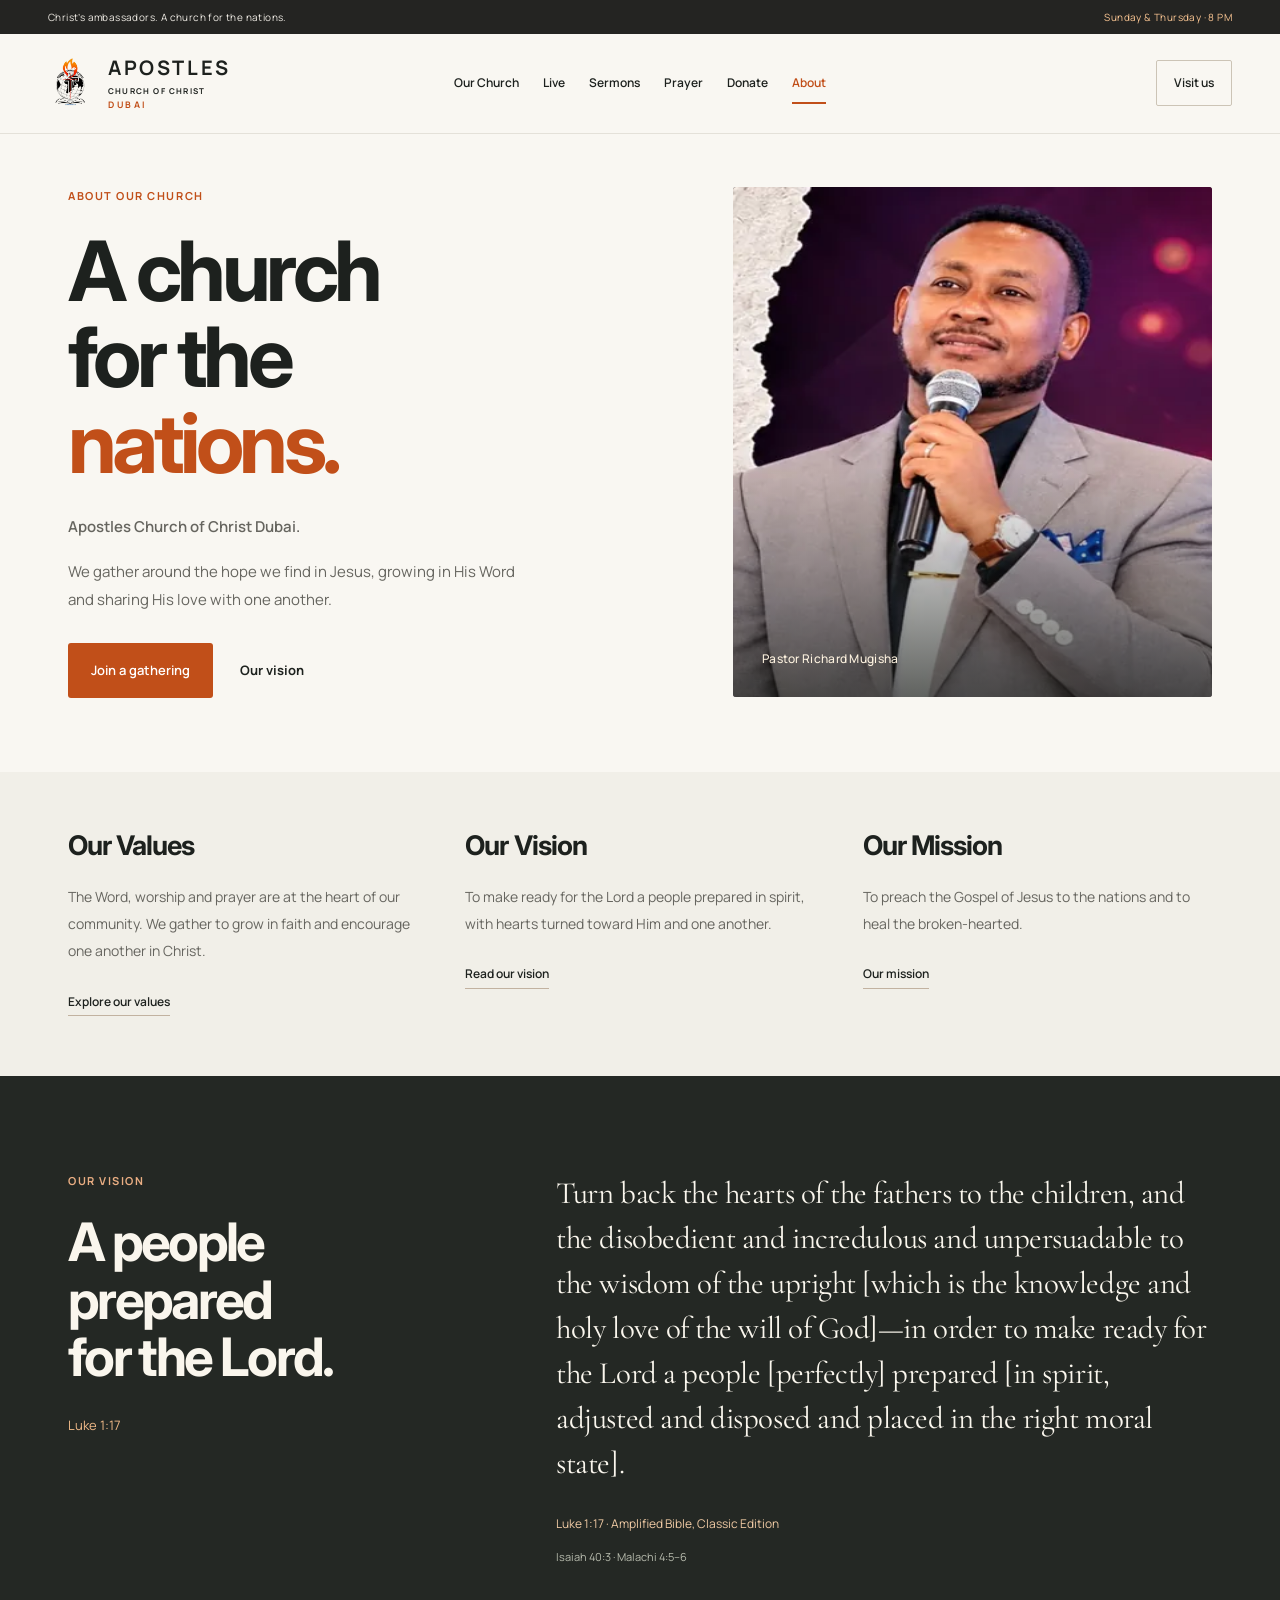
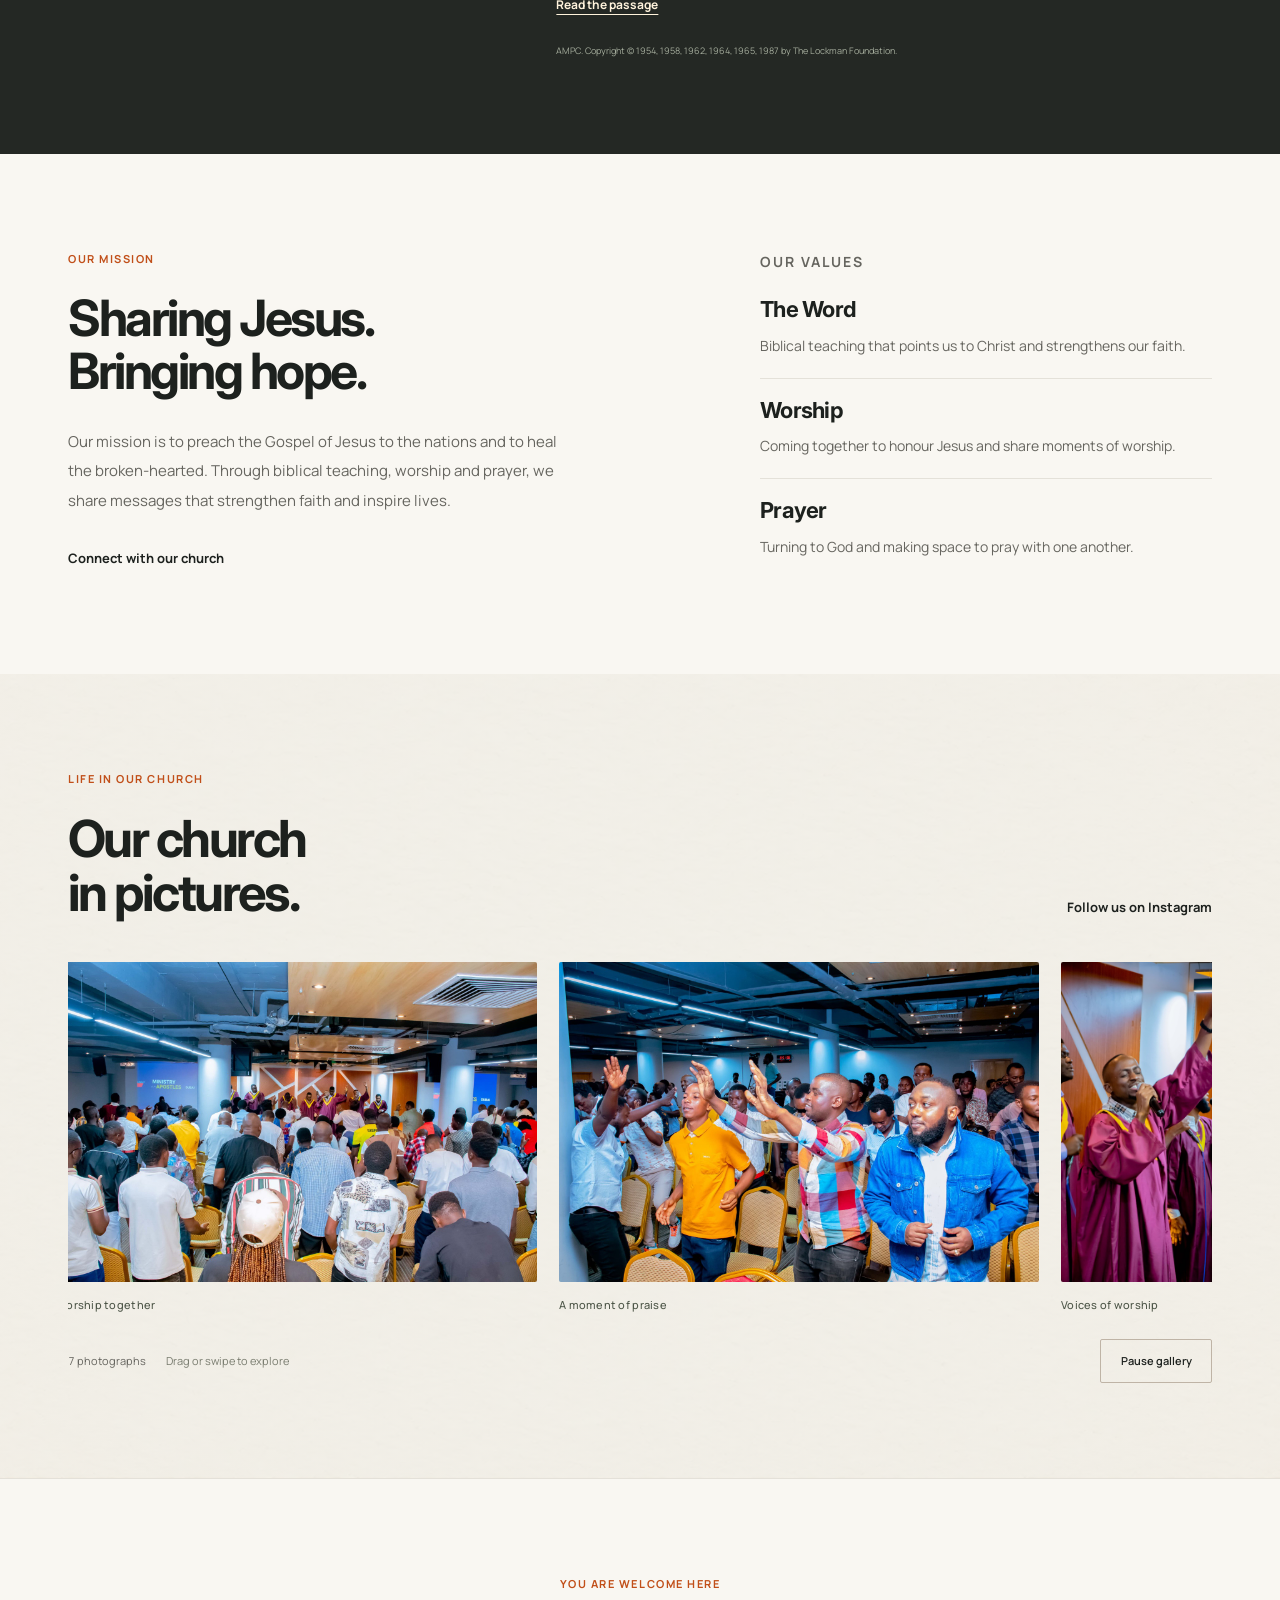
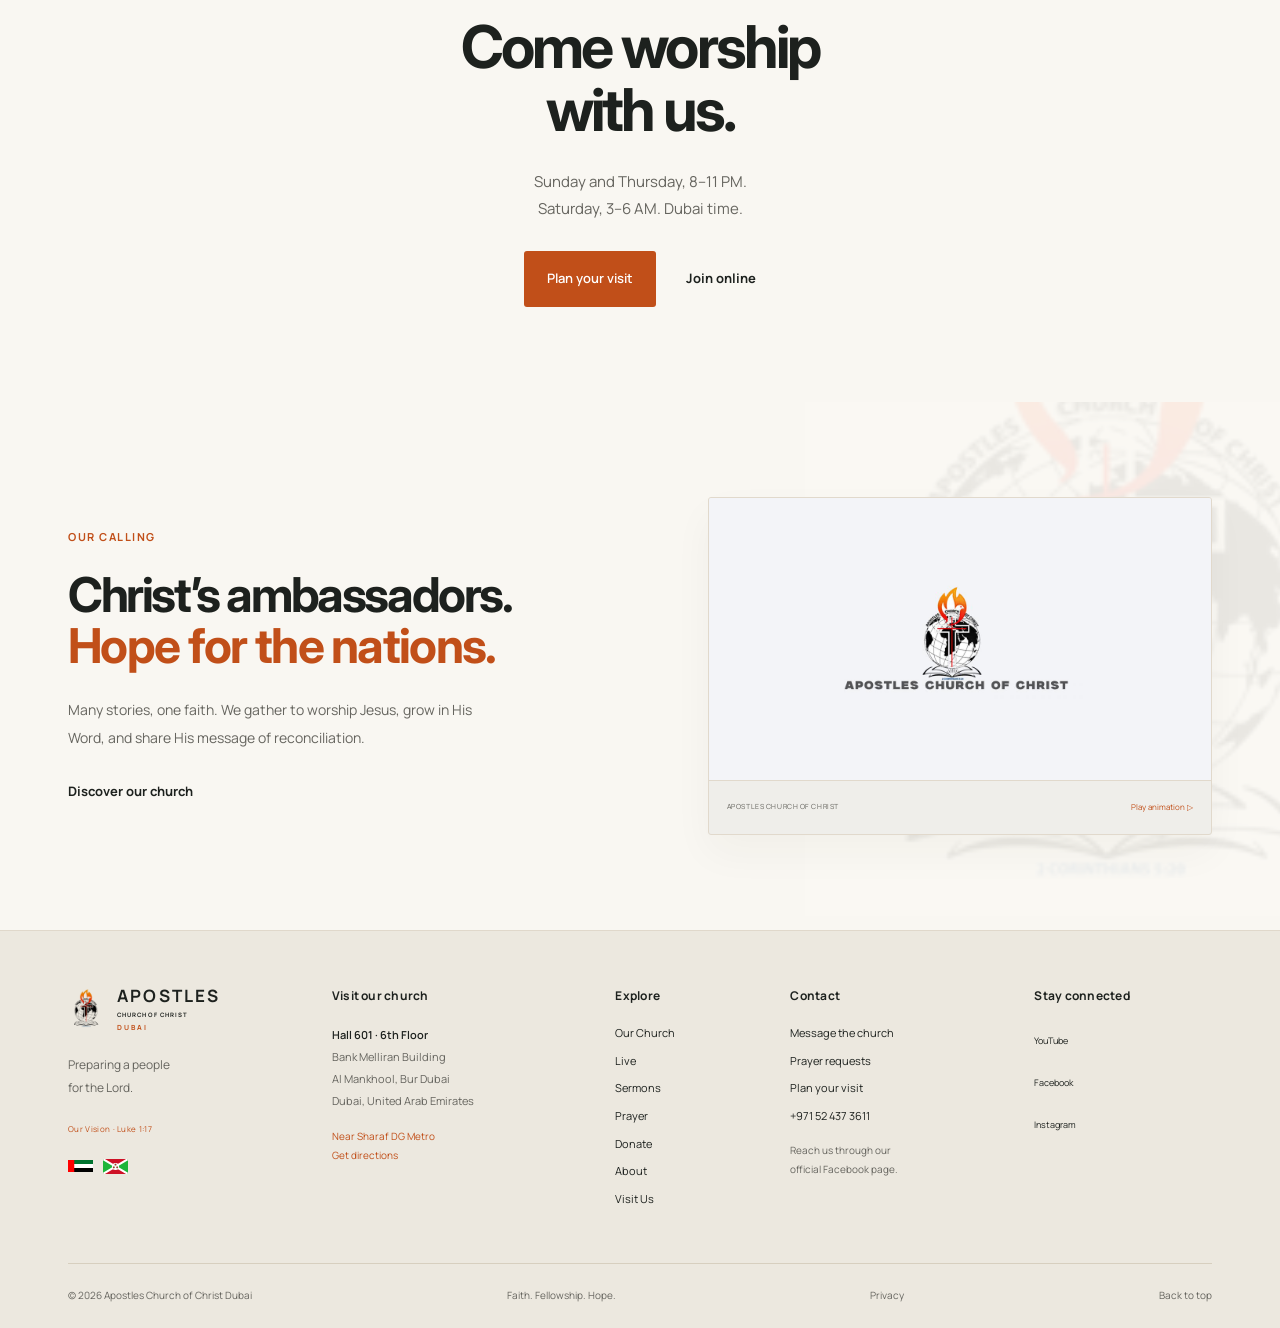
==== commit 4796ebf3: "Add files via upload" ====
--- a/about.html
+++ b/about.html
@@ -1,8 +1,8 @@
 <!doctype html>
-<html lang="en"><head><meta charset="utf-8"><meta name="viewport" content="width=device-width,initial-scale=1,viewport-fit=cover"><title>About Us — Apostles Church of Christ Dubai</title><meta name="description" content="Meet Apostles Church of Christ Dubai. Our values, mission and vision from Luke 1:17: preparing a people for the Lord."><meta name="theme-color" content="#f9f7f2"><meta property="og:title" content="About Us — Apostles Church of Christ Dubai"><meta property="og:description" content="Meet Apostles Church of Christ Dubai. Our values, mission and vision from Luke 1:17: preparing a people for the Lord."><meta property="og:type" content="website"><link rel="icon" href="assets/logo.png"><link rel="stylesheet" href="assets/fonts.css"><link rel="stylesheet" href="styles.css"><script src="config.js" defer></script><script src="assets/hls.min.js" defer></script><script src="welcome.js" defer></script><script src="app.js" defer></script><script src="schedule.js" defer></script><script src="church.js" defer></script><script src="gallery.js" defer></script></head><body id="top" data-page="about"><div class="welcome-intro" id="welcome-intro" role="dialog" aria-modal="true" aria-labelledby="welcome-title" hidden><div class="welcome-glow" aria-hidden="true"></div><div class="welcome-inner"><div class="welcome-logo"><span class="welcome-ring" aria-hidden="true"></span><img src="assets/logo.png" width="180" height="192" alt=""></div><p class="welcome-eyebrow">APOSTLES CHURCH OF CHRIST · DUBAI</p><h2 id="welcome-title">Welcome to<br><em>Our Church</em></h2><p class="welcome-tagline">Faith. Fellowship. Hope.</p><span class="welcome-progress" aria-hidden="true"></span><button id="welcome-skip" type="button">Enter the website </button></div></div><a class="skip-link" href="#main">Skip to content</a><div class="topline"><span>Christ’s ambassadors. A church for the nations.</span><a href="visit.html">Sunday &amp; Thursday · 8 PM </a></div>
-    <header class="header"><div class="header-brand"><a class="brand" href="index.html" aria-label="Apostles Church of Christ Dubai home"><img src="assets/logo.png" width="54" height="58" alt="Apostles Church of Christ logo"><span>APOSTLES<span class="brand-small">CHURCH OF CHRIST <b>DUBAI</b></span></span></a></div><button class="menu-toggle" aria-controls="navigation" aria-expanded="false" aria-label="Open menu"><span></span><span></span></button><nav id="navigation" aria-label="Main navigation"><a href="index.html">Our Church</a><a href="live.html">Live</a><a href="sermons.html">Sermons</a><a href="prayer.html">Prayer</a><a href="donate.html">Donate</a><a href="about.html" aria-current="page">About</a></nav><a class="header-visit" href="visit.html"> Visit us </a></header><main id="main"><section class="about-editorial wrap"><div class="about-editorial-copy"><p class="eyebrow" data-reveal>ABOUT OUR CHURCH</p><h1 data-reveal>A church<br>for the<br><span>nations.</span></h1><p class="about-editorial-lead" data-reveal>Apostles Church of Christ Dubai.</p><p data-reveal>We gather around the hope we find in Jesus, growing in His Word and sharing His love with one another.</p><div class="actions" data-reveal><a class="button" href="visit.html">Join a gathering</a><a class="text-link" href="#our-vision">Our vision</a></div></div><figure class="about-editorial-photo" data-reveal><img src="assets/pastor.webp" alt="Pastor Richard Mugisha" width="529" height="659" fetchpriority="high"><figcaption>Pastor Richard Mugisha</figcaption></figure></section>
+<html lang="en"><head><meta charset="utf-8"><meta name="viewport" content="width=device-width,initial-scale=1,viewport-fit=cover"><title>About Us — Apostles Church of Christ Dubai</title><meta name="description" content="Meet Apostles Church of Christ Dubai. Our values, mission and vision from Luke 1:17: preparing a people for the Lord."><meta name="theme-color" content="#f9f7f2"><meta property="og:title" content="About Us — Apostles Church of Christ Dubai"><meta property="og:description" content="Meet Apostles Church of Christ Dubai. Our values, mission and vision from Luke 1:17: preparing a people for the Lord."><meta property="og:type" content="website"><link rel="icon" href="assets/logo.png"><link rel="stylesheet" href="assets/fonts.css"><link rel="stylesheet" href="styles.css"><link rel="stylesheet" href="mobile.css"><script src="config.js" defer></script><script src="welcome.js" defer></script><script src="live-status.js" defer></script><script src="app.js" defer></script><script src="schedule.js" defer></script><script src="church.js" defer></script><script src="gallery.js" defer></script><script src="mobile.js" defer></script></head><body id="top" data-page="about"><div class="welcome-intro" id="welcome-intro" role="dialog" aria-modal="true" aria-labelledby="welcome-title" hidden><div class="welcome-glow" aria-hidden="true"></div><div class="welcome-inner"><div class="welcome-logo"><span class="welcome-ring" aria-hidden="true"></span><img src="assets/logo.png" width="180" height="192" alt=""></div><p class="welcome-eyebrow">APOSTLES CHURCH OF CHRIST · DUBAI</p><h2 id="welcome-title">Welcome to<br><em>Our Church</em></h2><p class="welcome-tagline">Faith. Fellowship. Hope.</p><span class="welcome-progress" aria-hidden="true"></span><button id="welcome-skip" type="button">Enter the website </button></div></div><a class="skip-link" href="#main">Skip to content</a><div class="topline"><span>Christ’s ambassadors. A church for the nations.</span><a href="visit.html">Sunday &amp; Thursday · 8 PM </a></div>
+    <header class="header"><div class="header-brand"><a class="brand" href="index.html" aria-label="Apostles Church of Christ Dubai home"><img src="assets/logo.png" width="54" height="58" alt="Apostles Church of Christ logo"><span>APOSTLES<span class="brand-small">CHURCH OF CHRIST <b>DUBAI</b></span></span></a></div><button class="menu-toggle" aria-controls="navigation" aria-expanded="false" aria-label="Open menu"><span></span><span></span></button><nav id="navigation" aria-label="Main navigation"><a href="index.html">Our Church</a><a href="live.html">Live</a><a href="sermons.html">Sermons</a><a href="prayer.html">Prayer</a><a href="donate.html">Donate</a><a href="about.html" aria-current="page">About</a><div class="mobile-nav-panel"><p class="mobile-menu-label">WELCOME HOME</p><div class="mobile-menu-links"><a class="mobile-menu-link" href="index.html">Home</a><a class="mobile-menu-link is-current" href="about.html" aria-current="page">About Us</a><a class="mobile-menu-link" href="about.html#our-values">Our Beliefs</a><a class="mobile-menu-link" href="index.html#service-times">Services</a><a class="mobile-menu-link" href="sermons.html">Sermons</a><a class="mobile-menu-link" href="index.html#events">Events</a><a class="mobile-menu-link" href="index.html#church-gallery">Gallery</a><a class="mobile-menu-link" href="live.html">Live Stream</a><a class="mobile-menu-link" href="index.html#get-involved">Get Involved</a><a class="mobile-menu-link" href="index.html#contact">Contact</a></div><a class="button mobile-nav-visit" href="visit.html">Plan Your Visit</a><p class="mobile-menu-note">A place to belong. A faith to live.</p></div></nav><a class="header-visit" href="visit.html"> Visit us </a></header><main id="main"><section class="about-editorial wrap"><div class="about-editorial-copy"><p class="eyebrow" data-reveal>ABOUT OUR CHURCH</p><h1 data-reveal>A church<br>for the<br><span>nations.</span></h1><p class="about-editorial-lead" data-reveal>Apostles Church of Christ Dubai.</p><p data-reveal>We gather around the hope we find in Jesus, growing in His Word and sharing His love with one another.</p><div class="actions" data-reveal><a class="button" href="visit.html">Join a gathering</a><a class="text-link" href="#our-vision">Our vision</a></div></div><figure class="about-editorial-photo" data-reveal><picture class="responsive-photo"><source media="(max-width: 767px)" type="image/webp" srcset="assets/mobile/pastor-360.webp 360w, assets/mobile/pastor-529.webp 529w" sizes="calc(100vw - 36px)"><img src="assets/pastor.webp" alt="Pastor Richard Mugisha" width="529" height="659" fetchpriority="high"></picture><figcaption>Pastor Richard Mugisha</figcaption></figure></section>
     <section class="church-foundations section" id="our-foundations"><div class="wrap foundations-grid"><article data-reveal><h2>Our Values</h2><p>The Word, worship and prayer are at the heart of our community. We gather to grow in faith and encourage one another in Christ.</p><a class="foundation-link" href="#our-values">Explore our values</a></article><article data-reveal><h2>Our Vision</h2><p>To make ready for the Lord a people prepared in spirit, with hearts turned toward Him and one another.</p><a class="foundation-link" href="#our-vision">Read our vision</a></article><article data-reveal><h2>Our Mission</h2><p>To preach the Gospel of Jesus to the nations and to heal the broken-hearted.</p><a class="foundation-link" href="#our-mission">Our mission</a></article></div></section>
     <section class="church-vision section" id="our-vision"><div class="wrap vision-layout"><div class="vision-heading" data-reveal><p class="eyebrow">OUR VISION</p><h2>A people<br>prepared<br>for the Lord.</h2><p class="vision-book">Luke 1:17</p></div><div class="vision-scripture" data-reveal><blockquote>Turn back the hearts of the fathers to the children, and the disobedient and incredulous and unpersuadable to the wisdom of the upright [which is the knowledge and holy love of the will of God]—in order to make ready for the Lord a people [perfectly] prepared [in spirit, adjusted and disposed and placed in the right moral state].</blockquote><p class="vision-reference">Luke 1:17 · Amplified Bible, Classic Edition</p><p class="vision-cross-references">Isaiah 40:3 · Malachi 4:5–6</p><a class="text-link" href="https://www.biblegateway.com/passage/?search=Luke%201%3A17&amp;version=AMPC" target="_blank" rel="noopener noreferrer">Read the passage</a><p class="vision-credit">AMPC. Copyright © 1954, 1958, 1962, 1964, 1965, 1987 by The Lockman Foundation.</p></div></div></section>
     <section class="church-purpose section wrap"><div class="church-mission" id="our-mission" data-reveal><p class="eyebrow">OUR MISSION</p><h2>Sharing Jesus.<br>Bringing hope.</h2><p>Our mission is to preach the Gospel of Jesus to the nations and to heal the broken-hearted. Through biblical teaching, worship and prayer, we share messages that strengthen faith and inspire lives.</p><a class="text-link" href="https://www.instagram.com/apostles_church_of_christ/" target="_blank" rel="noopener noreferrer">Connect with our church</a></div><div class="church-values" id="our-values" data-reveal><p class="eyebrow">OUR VALUES</p><article><h3>The Word</h3><p>Biblical teaching that points us to Christ and strengthens our faith.</p></article><article><h3>Worship</h3><p>Coming together to honour Jesus and share moments of worship.</p></article><article><h3>Prayer</h3><p>Turning to God and making space to pray with one another.</p></article></div></section>
-    <section class="church-gallery section" id="church-gallery"><div class="wrap"><div class="section-heading"><div><p class="eyebrow" data-reveal>LIFE IN OUR CHURCH</p><h2 data-reveal>Our church<br>in pictures.</h2></div><a class="text-link" href="https://www.instagram.com/apostles_church_of_christ/" target="_blank" rel="noopener noreferrer">Follow us on Instagram</a></div><div class="gallery-shell" data-gallery data-gallery-mode="continuous"><div class="gallery-viewport" id="gallery-viewport" tabindex="0" role="region" aria-label="Church photographs"><div class="gallery-track"><div class="gallery-sequence"><figure class="gallery-slide"><img src="assets/gallery/worship-hall.jpg" alt="The church congregation worshipping with the choir at the front of the hall" width="1536" height="1024" loading="lazy" decoding="async" draggable="false"><figcaption>Worship together</figcaption></figure><figure class="gallery-slide"><img src="assets/gallery/congregation-praise.jpg" alt="Members of the congregation worshipping with hands raised" width="1536" height="1024" loading="lazy" decoding="async" draggable="false"><figcaption>A moment of praise</figcaption></figure><figure class="gallery-slide gallery-portrait"><img src="assets/gallery/choir-singer.jpg" alt="A choir singer holding a microphone and raising his hand during worship" width="1024" height="1536" loading="lazy" decoding="async" draggable="false"><figcaption>Voices of worship</figcaption></figure><figure class="gallery-slide"><img src="assets/gallery/choir-monochrome.jpg" alt="Black and white photograph of the church choir singing before the congregation" width="1536" height="1024" loading="lazy" decoding="async" draggable="false"><figcaption>Our church choir</figcaption></figure><figure class="gallery-slide"><img src="assets/gallery/congregation-worship.jpg" alt="The congregation singing and worshipping together" width="1536" height="1024" loading="lazy" decoding="async" draggable="false"><figcaption>Gathered in faith</figcaption></figure><figure class="gallery-slide"><img src="assets/gallery/choir-gathering.jpg" alt="The choir leading worship in front of the church congregation" width="1536" height="1024" loading="lazy" decoding="async" draggable="false"><figcaption>Worship and fellowship</figcaption></figure><figure class="gallery-slide"><img src="assets/gallery/congregation-seated.jpg" alt="The congregation seated together during a church gathering" width="1536" height="1024" loading="lazy" decoding="async" draggable="false"><figcaption>Life in our church</figcaption></figure></div></div></div><div class="gallery-toolbar"><p class="gallery-position">7 photographs <span>Drag or swipe to explore</span></p><div class="gallery-controls"><button type="button" data-gallery-pause aria-controls="gallery-viewport" hidden>Pause gallery</button></div></div></div></div></section>
-    <section class="about-invitation section"><div class="wrap"><p class="eyebrow" data-reveal>YOU ARE WELCOME HERE</p><h2 data-reveal>Come worship<br>with us.</h2><p data-reveal>Sunday and Thursday, 8–11 PM.<br>Saturday, 3–6 AM. Dubai time.</p><div class="actions" data-reveal><a class="button" href="visit.html">Plan your visit</a><a class="text-link" href="live.html">Join online</a></div></div></section><section class="identity-section section" id="our-calling"><div class="identity-bg" aria-hidden="true"><img class="rotating-logo" src="assets/logo.png" alt="" width="180" height="192"><div class="orbit orbit-one"></div><div class="orbit orbit-two"></div></div><div class="wrap identity-grid"><div><p class="eyebrow">OUR CALLING</p><h2>Christ’s ambassadors.<br><em>Hope for the nations.</em></h2><p>Many stories, one faith. We gather to worship Jesus, grow in His Word, and share His message of reconciliation.</p><a class="text-link" href="about.html">Discover our church </a></div><div class="identity-video"><video id="brand-loop" data-src="assets/intro.mp4" muted loop autoplay playsinline preload="none" poster="assets/intro-poster.jpg" aria-label="Animated church logo"></video><div class="identity-video-caption"><span>APOSTLES CHURCH OF CHRIST</span><button id="pause-brand" aria-label="Pause logo animation">Pause animation Ⅱ</button></div></div></div></section></main><footer class="footer-new"><div class="wrap"><div class="footer-grid"><div class="footer-brand"><a class="brand" href="index.html" aria-label="Apostles Church of Christ Dubai home"><img src="assets/logo.png" width="54" height="58" alt="Apostles Church of Christ logo"><span>APOSTLES<span class="brand-small">CHURCH OF CHRIST <b>DUBAI</b></span></span></a><p>Preparing a people<br>for the Lord.</p><a class="footer-scripture" href="about.html#our-vision">Our Vision · Luke 1:17</a><div class="footer-flags" aria-label="United Arab Emirates and Burundi"><img src="assets/flag-uae.svg" width="25" height="15" alt="United Arab Emirates flag" title="United Arab Emirates"><img src="assets/flag-burundi.svg" width="25" height="15" alt="Burundi flag" title="Burundi"></div></div><div class="footer-column"><h2>Visit our church</h2><address><strong>Hall 601 · 6th Floor</strong><br>Bank Melliran Building<br>Al Mankhool, Bur Dubai<br>Dubai, United Arab Emirates</address><a class="footer-map" href="https://www.google.com/maps/search/?api=1&query=Bank+Melliran+Building+Al+Mankhool+Bur+Dubai" target="_blank" rel="noopener noreferrer">Near Sharaf DG Metro<br>Get directions</a></div><div class="footer-column"><h2>Explore</h2><a href="index.html">Our Church</a><a href="live.html">Live</a><a href="sermons.html">Sermons</a><a href="prayer.html">Prayer</a><a href="donate.html">Donate</a><a href="about.html">About</a><a href="visit.html">Visit Us</a></div><div class="footer-column"><h2>Contact</h2><a href="https://www.facebook.com/apostlesdubai/" target="_blank" rel="noopener noreferrer">Message the church</a><a href="prayer.html">Prayer requests</a><a href="visit.html">Plan your visit</a><a class="configured-email" hidden></a><a class="configured-phone" href="tel:+971524373611">+971 52 437 3611</a><p>Reach us through our<br>official Facebook page.</p></div><div class="footer-column"><h2>Stay connected</h2><a class="social-pill" href="https://www.youtube.com/@Apostleschurchofchristdubai" target="_blank" rel="noopener noreferrer">YouTube</a><a class="social-pill" href="https://www.facebook.com/apostlesdubai/" target="_blank" rel="noopener noreferrer">Facebook</a><a class="social-pill" href="https://www.instagram.com/apostles_church_of_christ/" target="_blank" rel="noopener noreferrer">Instagram</a></div></div><div class="footer-bottom"><span>© <span id="year">2026</span> Apostles Church of Christ Dubai</span><span>Faith. Fellowship. Hope.</span><button class="subtle-link" id="privacy-open">Privacy</button><a href="#top">Back to top</a></div></div></footer><div class="toast" id="toast" role="status" aria-live="polite"></div><dialog id="video-dialog" class="video-dialog" aria-labelledby="video-dialog-title"><div class="dialog-bar"><h2 id="video-dialog-title">Worship Vibe</h2><button class="close-dialog" aria-label="Close video">Close</button></div><div id="dialog-player"></div><p>Having trouble playing? <a href="https://www.youtube.com/watch?v=G9IpNCJlAVc" target="_blank" rel="noopener noreferrer">Watch on YouTube </a></p></dialog><dialog id="privacy-dialog" class="privacy-dialog" aria-labelledby="privacy-title"><div class="dialog-bar"><h2 id="privacy-title">Your privacy</h2><button class="close-dialog" aria-label="Close privacy notice">Close</button></div><p>This website does not use analytics, advertising cookies or accounts. Prayer drafts stay in this page’s memory and are cleared when you leave or reload. They are not sent or stored by this website. A temporary browser-tab flag remembers that you have seen the welcome animation; it contains no personal information.</p><p>A prayer request is shared only when you copy it and choose to send it yourself through the church’s Facebook page. The daily NIV verse connects to Bible Gateway automatically. Any configured donation checkout belongs to its external provider; this website does not process payments.</p><p>YouTube connects only after you choose to play a YouTube video or open a YouTube link. YouTube, Facebook and payment providers use their own privacy policies. The church introduction, images and fonts are hosted with this website.</p></dialog><noscript><div class="noscript">The video controls and prayer draft need JavaScript. You can still read our church information and visit <a href="https://www.youtube.com/@Apostleschurchofchristdubai">YouTube</a> or <a href="https://www.facebook.com/apostlesdubai/">Facebook</a>.</div></noscript></body></html>+    <section class="church-gallery section" id="church-gallery"><div class="wrap"><div class="section-heading"><div><p class="eyebrow" data-reveal>LIFE IN OUR CHURCH</p><h2 data-reveal>Our church<br>in pictures.</h2></div><a class="text-link" href="https://www.instagram.com/apostles_church_of_christ/" target="_blank" rel="noopener noreferrer">Follow us on Instagram</a></div><div class="gallery-shell" data-gallery data-gallery-mode="continuous"><div class="gallery-viewport" id="gallery-viewport" tabindex="0" role="region" aria-label="Church photographs. Swipe left or right to explore."><div class="gallery-track"><div class="gallery-sequence"><figure class="gallery-slide"><picture class="responsive-photo"><source media="(max-width: 767px)" type="image/webp" srcset="assets/mobile/worship-hall-360.webp 360w, assets/mobile/worship-hall-640.webp 640w, assets/mobile/worship-hall-960.webp 960w" sizes="calc(100vw - 36px)"><img src="assets/gallery/worship-hall.jpg" alt="The church congregation worshipping with the choir at the front of the hall" width="1536" height="1024" loading="lazy" decoding="async" draggable="false"></picture><figcaption>Worship together</figcaption></figure><figure class="gallery-slide"><picture class="responsive-photo"><source media="(max-width: 767px)" type="image/webp" srcset="assets/mobile/congregation-praise-360.webp 360w, assets/mobile/congregation-praise-640.webp 640w, assets/mobile/congregation-praise-960.webp 960w" sizes="calc(100vw - 36px)"><img src="assets/gallery/congregation-praise.jpg" alt="Members of the congregation worshipping with hands raised" width="1536" height="1024" loading="lazy" decoding="async" draggable="false"></picture><figcaption>A moment of praise</figcaption></figure><figure class="gallery-slide gallery-portrait"><picture class="responsive-photo"><source media="(max-width: 767px)" type="image/webp" srcset="assets/mobile/choir-singer-360.webp 360w, assets/mobile/choir-singer-640.webp 640w, assets/mobile/choir-singer-960.webp 960w" sizes="calc(100vw - 36px)"><img src="assets/gallery/choir-singer.jpg" alt="A choir singer holding a microphone and raising his hand during worship" width="1024" height="1536" loading="lazy" decoding="async" draggable="false"></picture><figcaption>Voices of worship</figcaption></figure><figure class="gallery-slide"><picture class="responsive-photo"><source media="(max-width: 767px)" type="image/webp" srcset="assets/mobile/choir-monochrome-360.webp 360w, assets/mobile/choir-monochrome-640.webp 640w, assets/mobile/choir-monochrome-960.webp 960w" sizes="calc(100vw - 36px)"><img src="assets/gallery/choir-monochrome.jpg" alt="Black and white photograph of the church choir singing before the congregation" width="1536" height="1024" loading="lazy" decoding="async" draggable="false"></picture><figcaption>Our church choir</figcaption></figure><figure class="gallery-slide"><picture class="responsive-photo"><source media="(max-width: 767px)" type="image/webp" srcset="assets/mobile/congregation-worship-360.webp 360w, assets/mobile/congregation-worship-640.webp 640w, assets/mobile/congregation-worship-960.webp 960w" sizes="calc(100vw - 36px)"><img src="assets/gallery/congregation-worship.jpg" alt="The congregation singing and worshipping together" width="1536" height="1024" loading="lazy" decoding="async" draggable="false"></picture><figcaption>Gathered in faith</figcaption></figure><figure class="gallery-slide"><picture class="responsive-photo"><source media="(max-width: 767px)" type="image/webp" srcset="assets/mobile/choir-gathering-360.webp 360w, assets/mobile/choir-gathering-640.webp 640w, assets/mobile/choir-gathering-960.webp 960w" sizes="calc(100vw - 36px)"><img src="assets/gallery/choir-gathering.jpg" alt="The choir leading worship in front of the church congregation" width="1536" height="1024" loading="lazy" decoding="async" draggable="false"></picture><figcaption>Worship and fellowship</figcaption></figure><figure class="gallery-slide"><picture class="responsive-photo"><source media="(max-width: 767px)" type="image/webp" srcset="assets/mobile/congregation-seated-360.webp 360w, assets/mobile/congregation-seated-640.webp 640w, assets/mobile/congregation-seated-960.webp 960w" sizes="calc(100vw - 36px)"><img src="assets/gallery/congregation-seated.jpg" alt="The congregation seated together during a church gathering" width="1536" height="1024" loading="lazy" decoding="async" draggable="false"></picture><figcaption>Life in our church</figcaption></figure></div></div></div><div class="gallery-toolbar"><p class="gallery-position">7 photographs <span>Drag or swipe to explore</span></p><div class="gallery-controls"><button type="button" data-gallery-pause aria-controls="gallery-viewport" hidden>Pause gallery</button></div></div></div></div></section>
+    <section class="about-invitation section"><div class="wrap"><p class="eyebrow" data-reveal>YOU ARE WELCOME HERE</p><h2 data-reveal>Come worship<br>with us.</h2><p data-reveal>Sunday and Thursday, 8–11 PM.<br>Saturday, 3–6 AM. Dubai time.</p><div class="actions" data-reveal><a class="button" href="visit.html">Plan your visit</a><a class="text-link" href="live.html">Join online</a></div></div></section><section class="identity-section section" id="our-calling"><div class="identity-bg" aria-hidden="true"><img class="rotating-logo" src="assets/logo.png" alt="" width="180" height="192"><div class="orbit orbit-one"></div><div class="orbit orbit-two"></div></div><div class="wrap identity-grid"><div><p class="eyebrow">OUR CALLING</p><h2>Christ’s ambassadors.<br><em>Hope for the nations.</em></h2><p>Many stories, one faith. We gather to worship Jesus, grow in His Word, and share His message of reconciliation.</p><a class="text-link" href="about.html">Discover our church </a></div><div class="identity-video"><video id="brand-loop" data-src="assets/intro.mp4" muted loop autoplay playsinline preload="none" poster="assets/intro-poster.jpg" aria-label="Animated church logo"></video><div class="identity-video-caption"><span>APOSTLES CHURCH OF CHRIST</span><button id="pause-brand" aria-label="Pause logo animation">Pause animation Ⅱ</button></div></div></div></section></main><footer class="footer-new"><div class="wrap"><div class="footer-grid"><div class="footer-brand"><a class="brand" href="index.html" aria-label="Apostles Church of Christ Dubai home"><img src="assets/logo.png" width="54" height="58" alt="Apostles Church of Christ logo"><span>APOSTLES<span class="brand-small">CHURCH OF CHRIST <b>DUBAI</b></span></span></a><p>Preparing a people<br>for the Lord.</p><a class="footer-scripture" href="about.html#our-vision">Our Vision · Luke 1:17</a><div class="footer-flags" aria-label="United Arab Emirates and Burundi"><img src="assets/flag-uae.svg" width="25" height="15" alt="United Arab Emirates flag" title="United Arab Emirates"><img src="assets/flag-burundi.svg" width="25" height="15" alt="Burundi flag" title="Burundi"></div></div><div class="footer-column"><h2>Visit our church</h2><address><strong>Hall 601 · 6th Floor</strong><br>Bank Melliran Building<br>Al Mankhool, Bur Dubai<br>Dubai, United Arab Emirates</address><a class="footer-map" href="https://www.google.com/maps/search/?api=1&query=Bank+Melliran+Building+Al+Mankhool+Bur+Dubai" target="_blank" rel="noopener noreferrer">Near Sharaf DG Metro<br>Get directions</a></div><div class="footer-column"><h2>Explore</h2><a href="index.html">Our Church</a><a href="live.html">Live</a><a href="sermons.html">Sermons</a><a href="prayer.html">Prayer</a><a href="donate.html">Donate</a><a href="about.html">About</a><a href="visit.html">Visit Us</a></div><div class="footer-column"><h2>Contact</h2><a href="https://www.facebook.com/apostlesdubai/" target="_blank" rel="noopener noreferrer">Message the church</a><a href="prayer.html">Prayer requests</a><a href="visit.html">Plan your visit</a><a class="configured-email" hidden></a><a class="configured-phone" href="tel:+971524373611">+971 52 437 3611</a><p>Reach us through our<br>official Facebook page.</p></div><div class="footer-column"><h2>Stay connected</h2><a class="social-pill" href="https://www.youtube.com/@Apostleschurchofchristdubai" target="_blank" rel="noopener noreferrer">YouTube</a><a class="social-pill" href="https://www.facebook.com/apostlesdubai/" target="_blank" rel="noopener noreferrer">Facebook</a><a class="social-pill" href="https://www.instagram.com/apostles_church_of_christ/" target="_blank" rel="noopener noreferrer">Instagram</a></div></div><div class="footer-bottom"><span>© <span id="year">2026</span> Apostles Church of Christ Dubai</span><span>Faith. Fellowship. Hope.</span><button class="subtle-link" id="privacy-open">Privacy</button><a href="#top">Back to top</a></div></div></footer><div class="toast" id="toast" role="status" aria-live="polite"></div><dialog id="video-dialog" class="video-dialog" aria-labelledby="video-dialog-title"><div class="dialog-bar"><h2 id="video-dialog-title">Worship Vibe</h2><button class="close-dialog" aria-label="Close video">Close</button></div><div id="dialog-player"></div><p>Having trouble playing? <a href="https://www.youtube.com/watch?v=G9IpNCJlAVc" target="_blank" rel="noopener noreferrer">Watch on YouTube </a></p></dialog><dialog id="privacy-dialog" class="privacy-dialog" aria-labelledby="privacy-title"><div class="dialog-bar"><h2 id="privacy-title">Your privacy</h2><button class="close-dialog" aria-label="Close privacy notice">Close</button></div><p>This website does not use analytics, advertising cookies or accounts. Prayer drafts stay in this page’s memory and are cleared when you leave or reload. They are not sent or stored by this website. A temporary browser-tab flag remembers that you have seen the welcome animation; it contains no personal information.</p><p>A prayer request is shared only when you copy it and choose to send it yourself through the church’s Facebook page. The daily NIV verse connects to Bible Gateway automatically. Any configured donation checkout belongs to its external provider; this website does not process payments.</p><p>When the live API is activated, the Live page checks broadcast availability and can load a public YouTube player automatically, initially muted. Other YouTube players connect when you choose to play. The mobile location map connects to Google only after you select Show our location on the map. YouTube, Facebook and payment providers use their own privacy policies. The church introduction, images and fonts are hosted with this website.</p></dialog><noscript><div class="noscript">The video controls and prayer draft need JavaScript. You can still read our church information and visit <a href="https://www.youtube.com/@Apostleschurchofchristdubai">YouTube</a> or <a href="https://www.facebook.com/apostlesdubai/">Facebook</a>.</div></noscript></body></html>
--- a/mobile.css
+++ b/mobile.css
@@ -0,0 +1,119 @@
+/* Mobile presentation is isolated here. Existing desktop stylesheet is unchanged. */
+.mobile-only,.mobile-copy,.mobile-nav-panel{display:none}
+.responsive-photo{display:contents}
+@media (max-width:767px){
+ :root{--mobile-navy:#142b3e;--mobile-deep:#0c2032;--mobile-gold:#d9b77a;--mobile-ink:#24394a;--mobile-muted:#607180;--mobile-line:#e4e9ec;--mobile-paper:#f4f6f7;--mobile-header:72px;--mobile-gutter:18px}
+ html{scroll-padding-top:calc(var(--mobile-header) + env(safe-area-inset-top,0px) + 18px);-webkit-text-size-adjust:100%;text-size-adjust:100%}
+ body{min-inline-size:0;inline-size:100%;background:#fff;color:var(--mobile-ink);font-family:Manrope,Arial,sans-serif;font-size:16px;line-height:1.65}
+ *,*::before,*::after{box-sizing:border-box}
+ .desktop-copy{display:none!important}.mobile-only,.mobile-copy{display:block}
+ #main,section,article,aside,figure,form,header,footer,nav,div{min-inline-size:0}
+ img,video,iframe,svg{max-inline-size:100%}
+ p,li,blockquote,h1,h2,h3,h4,a,button,address,span,strong,small{overflow-wrap:break-word}
+ p{font-size:16px!important;line-height:1.65!important}
+ h1{font-family:Inter,Manrope,Arial,sans-serif;font-size:36px!important;line-height:1.15!important;letter-spacing:-1.4px!important}
+ h2{font-family:Inter,Manrope,Arial,sans-serif;font-size:28px!important;line-height:1.2!important;letter-spacing:-.9px!important}
+ h1 em,h2 em{color:#91703b}
+ h3{font-family:Inter,Manrope,Arial,sans-serif;font-size:20px!important;line-height:1.3!important;letter-spacing:-.35px!important}
+ a,button,input,select,textarea{-webkit-tap-highlight-color:transparent}
+ button,input,select,textarea{font:inherit}
+ input,select,textarea{font-size:16px!important;max-inline-size:100%;min-block-size:52px;border-radius:12px}
+ input,textarea{inline-size:100%}textarea{resize:vertical;min-block-size:150px}
+ a:focus-visible,button:focus-visible,input:focus-visible,select:focus-visible,textarea:focus-visible{outline:3px solid #be8c3c;outline-offset:4px}
+ .wrap{inline-size:auto;max-inline-size:none;margin-inline:var(--mobile-gutter);padding-inline:0}
+ .section{padding-block:56px}
+ .eyebrow{font-size:13px!important;line-height:1.5!important;font-weight:700;letter-spacing:1.1px!important;color:var(--mobile-muted);margin-block:0 14px}
+ .section-heading{display:flex;flex-direction:column;align-items:flex-start;gap:16px;margin-block-end:26px}
+ .section-heading h2{margin:0}.section-heading>p{margin:0}
+ .button,.hero-outline,.mobile-nav-visit{display:flex;align-items:center;justify-content:center;gap:10px;inline-size:100%;min-block-size:54px;padding:14px 18px;border:1px solid transparent;border-radius:14px;background:var(--mobile-navy);color:#fff;font-size:16px;font-weight:600;line-height:1.4;letter-spacing:0;text-align:center;white-space:normal;text-decoration:none;box-shadow:none}
+ .button:hover,.button:focus-visible{background:#213e55;color:#fff;transform:none}
+ .button .mobile-copy{font:inherit}
+ .actions{display:flex;flex-direction:column;align-items:stretch;gap:12px;inline-size:100%;margin-block-start:24px}
+ .text-link,.subtle-link,.calendar-link{display:inline-flex;align-items:center;min-block-size:44px;font-size:15px;font-weight:600;line-height:1.4;white-space:normal}
+ .topline{display:none}
+ .header{position:sticky;inset-block-start:0;z-index:250;display:flex;align-items:center;justify-content:space-between;gap:12px;inline-size:100%;min-block-size:calc(var(--mobile-header) + env(safe-area-inset-top,0px));height:auto;padding:calc(9px + env(safe-area-inset-top,0px)) var(--mobile-gutter) 9px;background:#fff;border-block-end:1px solid var(--mobile-line);box-shadow:0 3px 18px #132b3e08}
+ .header-brand{flex:1;min-inline-size:0}.header .brand{display:flex;align-items:center;gap:10px;inline-size:max-content;max-inline-size:100%;color:var(--mobile-navy);font:700 18px/1.1 Inter,Arial,sans-serif;letter-spacing:.6px}
+ .header .brand img{flex:0 0 44px;inline-size:44px;block-size:47px;object-fit:contain;mix-blend-mode:normal}
+ .header .brand-small{display:block;margin-block-start:4px;font-size:13px;line-height:1.15;letter-spacing:0}
+ .header .brand-small b{display:block;margin-block-start:3px;font-size:13px;line-height:1;letter-spacing:1px;color:var(--mobile-muted)}
+ .header>.header-visit{display:none}
+ .menu-toggle{position:relative;z-index:272;display:flex;flex:0 0 44px;flex-direction:column;align-items:center;justify-content:center;gap:6px;inline-size:44px;block-size:44px;padding:10px;border:1px solid var(--mobile-line);border-radius:12px;background:transparent;color:var(--mobile-navy)}
+ .menu-toggle span{display:block;inline-size:22px;block-size:2px;margin:0;background:currentColor;transition:transform .25s ease}
+ .menu-toggle[aria-expanded=true] span:first-child{transform:translateY(4px) rotate(45deg)}.menu-toggle[aria-expanded=true] span:last-child{transform:translateY(-4px) rotate(-45deg)}
+ .header #navigation{position:fixed;inset-inline:0;inset-block-start:calc(var(--mobile-header) + env(safe-area-inset-top,0px));inset-block-end:0;z-index:260;display:block;inline-size:auto;max-inline-size:100%;block-size:auto;max-block-size:none;margin:0;padding:16px 24px calc(24px + env(safe-area-inset-bottom,0px));border:0;border-radius:0;background:var(--mobile-deep);color:#fff;overflow-y:auto;overflow-x:hidden;overscroll-behavior:contain;opacity:0;visibility:hidden;pointer-events:none;transform:none;clip-path:inset(0 0 0 100%);transition:clip-path .28s ease,opacity .28s ease,visibility 0s .28s}
+ .header #navigation.open{opacity:1;visibility:visible;pointer-events:auto;transform:none;clip-path:inset(0);transition:clip-path .28s ease,opacity .28s ease}
+ #navigation>a{display:none!important}.mobile-nav-panel{display:flex;flex-direction:column;min-block-size:100%;inline-size:100%}
+ .mobile-menu-label{margin:2px 0 14px;font-size:13px!important;letter-spacing:1.6px;color:var(--mobile-gold)}
+ .mobile-menu-links{display:grid;gap:0;inline-size:100%}
+ .header #navigation .mobile-menu-link{display:flex;align-items:center;min-block-size:48px;padding:9px 0;border-block-end:1px solid #ffffff18;color:#f6f8f9;font-size:20px;font-weight:500;line-height:1.4;text-decoration:none;white-space:normal}
+ .header #navigation .mobile-menu-link.is-current{color:var(--mobile-gold)}
+ .header #navigation .mobile-nav-visit{position:sticky;inset-block-end:0;display:flex;margin-block:24px 0;background:var(--mobile-gold);color:var(--mobile-deep);font-size:16px;font-weight:700}
+ .mobile-menu-note{margin:18px 0 0;color:#ced8df;font-size:13px!important;text-align:center}
+ body.mobile-menu-open{overflow:hidden}body.mobile-menu-open .header{background:var(--mobile-deep);border-color:#ffffff18}body.mobile-menu-open .header .brand,body.mobile-menu-open .menu-toggle{color:#fff}body.mobile-menu-open .brand-small b{color:#ccd6df}body.mobile-menu-open .menu-toggle{border-color:#ffffff30}
+ .photo-hero{position:relative;display:flex;align-items:center;min-block-size:calc(100vh - var(--mobile-header) - env(safe-area-inset-top,0px));min-block-size:calc(100svh - var(--mobile-header) - env(safe-area-inset-top,0px));max-block-size:none;padding:32px 0 28px;background:var(--mobile-deep)}
+ .photo-hero-bg{position:absolute;inset:0;inline-size:100%;block-size:100%;object-fit:cover;object-position:53% center}
+ .photo-hero .hero-shade{background:linear-gradient(180deg,#091a2dd9 0%,#102b3bc2 44%,#0a1d30ed 100%)}
+ .photo-hero-inner{position:relative;inline-size:calc(100% - 36px);padding:0;margin-inline:18px}
+ .photo-hero .eyebrow{max-inline-size:280px;margin-block-end:20px;color:#f4ead8;font-size:13px!important;line-height:1.6!important;letter-spacing:1.4px!important}
+ .photo-hero h1{max-inline-size:100%;margin:0;color:white;font-size:clamp(40px,10.5vw,48px)!important;font-weight:600;line-height:1.1!important;letter-spacing:-1.9px!important}
+ .photo-hero h1 span{color:var(--mobile-gold)}
+ .photo-hero-description{max-inline-size:310px;margin:22px 0 0;color:#edf2f5;font-size:17px!important;line-height:1.6!important}
+ .photo-hero .actions{gap:12px;margin-block-start:28px}.photo-hero .button{background:var(--mobile-gold);color:var(--mobile-deep);font-weight:700}.photo-hero .hero-outline{border-color:#ffffff60;background:#ffffff08;color:#fff}
+ .photo-hero .hero-bottom{display:none}
+ .mobile-shortcuts{padding-block:20px;border-block-end:1px solid var(--mobile-line);background:#fff}
+ .mobile-shortcuts>.wrap{display:grid;grid-template-columns:repeat(3,minmax(0,1fr));gap:12px}
+ .mobile-shortcuts a{display:flex;flex-direction:column;align-items:center;justify-content:center;gap:9px;min-block-size:86px;border-radius:14px;color:var(--mobile-navy);font-size:14px;text-decoration:none}
+ .mobile-shortcuts a>span{display:grid;place-items:center;inline-size:44px;block-size:44px;border-radius:14px;background:#f4f0e8;color:#8d6930}.mobile-shortcuts strong{font-size:14px;font-weight:600}
+ .mobile-icon{flex:none;inline-size:24px;block-size:24px}
+ .service-section{padding-block:52px;background:var(--mobile-paper)}.service-heading{display:block;margin-block-end:24px}.service-heading h2{margin:0}.service-heading>p{margin:12px 0 0;font-size:14px!important;color:var(--mobile-muted)}
+ .service-grid{display:grid;grid-template-columns:minmax(0,1fr);gap:14px}
+ .service-card{display:grid;grid-template-columns:36px minmax(0,1fr) 10px;column-gap:12px;row-gap:4px;align-items:start;min-block-size:146px;padding:18px 16px 10px;border:1px solid var(--mobile-line);border-radius:16px;background:#fff;box-shadow:0 5px 18px #10283a05}
+ .service-card .service-index,.service-card>p:not(.service-clock){display:none}.service-mobile-icon{grid-column:1;grid-row:1/4;display:grid;place-items:center;inline-size:36px;block-size:40px;border-radius:12px;background:#f5f0e6;color:#8d6930}
+ .service-card h3{grid-column:2;grid-row:1;margin:0;font-size:18px!important;color:var(--mobile-navy)}
+ .service-clock{grid-column:2;grid-row:2;max-inline-size:100%;margin:2px 0 0;font-family:Manrope,sans-serif;font-size:15px!important;font-weight:600;line-height:1.6!important;letter-spacing:-.2px;white-space:normal;color:#506576}
+ .service-clock span{color:#80909c;font-size:inherit}
+ .service-card .calendar-link{grid-column:2;grid-row:3;justify-self:start;min-block-size:44px;margin:0;padding:8px 0;border:0;background:none;color:#5d6e7c;font-size:13px;letter-spacing:0}
+ .service-card::after{content:"";grid-column:3;grid-row:1/3;align-self:center;inline-size:7px;block-size:7px;border-block-start:1.5px solid #9c7b43;border-inline-end:1.5px solid #9c7b43;transform:rotate(45deg)}
+ .next-service{display:block;margin-block-start:18px;padding:16px;border:0;border-radius:14px;background:#e9eef1}.next-service p{margin:0;font-size:14px!important}.next-service a{display:inline-flex;align-items:center;min-block-size:44px;margin-block-start:2px;font-size:14px;color:var(--mobile-navy)}
+ .home-welcome{display:flex;flex-direction:column;gap:26px;padding-block:56px}.welcome-copy{order:0}.welcome-copy h2{max-inline-size:340px;margin:0 0 18px}.welcome-copy>.lead{font-size:17px!important;margin:0}.welcome-copy>p:not(.lead):not(.eyebrow){display:none}.welcome-copy>.actions{margin-block-start:24px}
+ .welcome-photo{order:1;min-block-size:0;block-size:auto;aspect-ratio:16/10;border-radius:16px;overflow:hidden}.welcome-photo img{inline-size:100%;block-size:100%;object-fit:cover}.welcome-photo>span{padding:8px 12px;font-size:13px;line-height:1.3;letter-spacing:0}
+ .mobile-value-grid{display:grid;grid-template-columns:repeat(2,minmax(0,1fr));gap:12px;margin-block-start:24px}.mobile-value-grid article{padding:16px 14px;border:1px solid var(--mobile-line);border-radius:16px;background:#fafbfc}.mobile-value-grid article>span{display:grid;place-items:center;inline-size:36px;block-size:36px;margin-block-end:13px;border-radius:11px;background:#f1eadd;color:#92703a}.mobile-value-grid h3{margin:0 0 7px;font-size:16px!important;letter-spacing:-.4px!important}.mobile-value-grid p{margin:0;color:var(--mobile-muted);font-size:14px!important;line-height:1.55!important}
+ body[data-page=our-church] .church-vision{padding:0;background:#fff}body[data-page=our-church] .church-vision>.vision-layout{display:none}
+ .mobile-vision-details{color:var(--mobile-ink);margin:0 18px 24px;padding:18px;border:1px solid var(--mobile-line);border-inline-start:3px solid var(--mobile-gold);border-radius:14px;background:#fafbfc}.mobile-vision-details summary{min-block-size:44px;cursor:pointer;font-size:16px;font-weight:600;line-height:1.5;color:var(--mobile-navy)}.mobile-vision-details blockquote{margin:14px 0;font:400 22px/1.5 'Cormorant Garamond',Georgia,serif}.mobile-vision-details p{font-size:13px!important;color:var(--mobile-muted)}
+ body[data-page=our-church] .daily-verse-section{margin:0 18px;padding:26px 22px;border-radius:18px;overflow:hidden}
+ .daily-verse-section{background:var(--mobile-navy);color:#fff}.daily-verse-bg{display:none}.verse-shade{background:transparent}.verse-content{display:block}.daily-verse-section .verse-content{margin:0}.verse-label{margin-block-end:20px}.verse-label .eyebrow{color:var(--mobile-gold)}.verse-label h2{margin:0;color:white;font-size:26px!important}.verse-label>p:last-child{font-size:13px!important;color:#ced8df}.verse-reading{padding:0}.verse-quote-mark{display:none}.verse-reading blockquote{margin:0 0 18px;font:400 27px/1.4 'Cormorant Garamond',Georgia,serif;color:#fff}.verse-reading>p{margin:8px 0;font-size:14px!important;color:#dce5eb}.verse-reading>a{display:inline-flex;align-items:center;min-block-size:44px;color:var(--mobile-gold);font-size:14px}.verse-attribution{margin-block-start:18px}.verse-attribution a{display:inline-block;min-block-size:44px;font-size:13px;color:#dce5eb}.verse-attribution p{font-size:13px!important;line-height:1.5!important;color:#b4c3ce}
+ .recent-sermon-grid{display:grid;grid-template-columns:minmax(0,1fr);gap:24px}.recording-feature,.sermon-recording{inline-size:100%;min-inline-size:0;max-inline-size:100%}.recording-thumb{position:relative;display:block;inline-size:100%;block-size:auto;aspect-ratio:16/9;padding:0;overflow:hidden;border:0;border-radius:16px;background:var(--mobile-navy)}.recording-thumb img{inline-size:100%;block-size:100%;object-fit:cover}.recording-feature h3,.sermon-recording h3{margin:14px 0 8px;font-size:22px!important}.title-button{min-block-size:44px;padding:0;max-inline-size:100%;font:inherit;line-height:1.35;color:var(--mobile-navy);text-align:start}.recording-feature>p,.sermon-recording>p{margin:8px 0;color:var(--mobile-muted)}.recording-meta{display:flex;flex-wrap:wrap;gap:6px 12px;margin:14px 0 0;font-size:13px!important;line-height:1.4!important}.recording-meta span{font-size:13px;line-height:1.5}.video-duration{padding:5px 8px;font-size:13px;line-height:1.3;background:#0c2032d9;border-radius:7px}.round-play{display:grid;place-items:center;inline-size:48px;block-size:48px;font-size:18px;background:#ffffffdf;color:var(--mobile-navy)}
+ .sermon-preview{padding:24px;border-radius:16px;background:var(--mobile-paper);border:1px solid var(--mobile-line)}.sermon-preview h3{margin:0 0 14px;font-size:26px!important}.sermon-preview-cross{display:none}.sermon-preview p{margin:0 0 16px}.sermon-preview .button{margin:20px 0 0}.recent-added-sermon{display:flex;align-items:center;min-block-size:50px;font-size:16px;line-height:1.5;white-space:normal}
+ .mobile-events{background:var(--mobile-paper)}.mobile-events h2,.mobile-location h2,.mobile-contact h2{margin:0 0 16px}.mobile-section-intro{margin:0 0 24px;color:var(--mobile-muted)}.mobile-event-list{display:grid;gap:14px}.mobile-event-card{display:grid;grid-template-columns:50px minmax(0,1fr);gap:14px;align-items:start;padding:18px 16px;border:1px solid var(--mobile-line);border-radius:16px;background:#fff;color:var(--mobile-navy);text-decoration:none;box-shadow:0 5px 18px #142b3e04}.mobile-event-card time{display:flex;flex-direction:column;align-items:center;justify-content:center;min-block-size:66px;border-radius:12px;background:#f3ebdc;color:#8d6930}.mobile-event-card time strong{font:600 26px/1.1 Inter,sans-serif}.mobile-event-card time span{margin-block-start:5px;font-size:13px;line-height:1.2;text-transform:uppercase;letter-spacing:.7px}.mobile-event-card h3{margin:0 0 6px;font-size:18px!important}.mobile-event-card p{margin:3px 0;color:var(--mobile-muted);font-size:14px!important;line-height:1.5!important}.mobile-event-fallback{display:flex;align-items:center;min-block-size:54px;color:var(--mobile-navy)}
+ .church-gallery{padding-block:56px;background:#fff;background-image:none}.gallery-shell{inline-size:100%;max-inline-size:100%}.gallery-viewport{inline-size:100%;max-inline-size:100%;overflow-x:auto;overflow-y:hidden;scroll-snap-type:x mandatory;scroll-padding-inline:0;overscroll-behavior-inline:contain;-webkit-overflow-scrolling:touch;touch-action:auto;border-radius:16px;scrollbar-width:thin;scrollbar-color:#c8ad7c #eef1f3}.gallery-track,.gallery-sequence{display:flex;inline-size:max-content;gap:14px;align-items:start}.gallery-loop-group{display:none!important}.gallery-slide,.gallery-slide.gallery-portrait{flex:0 0 clamp(236px,calc(100vw - 64px),320px);inline-size:clamp(236px,calc(100vw - 64px),320px);max-inline-size:320px;block-size:auto;margin:0;scroll-snap-align:start;scroll-snap-stop:normal;overflow:hidden;border:0;border-radius:16px;background:#f4f6f7}.gallery-slide img{display:block;inline-size:100%;block-size:auto;aspect-ratio:4/3;object-fit:cover!important;border-radius:16px}.gallery-slide figcaption{position:static;display:block;max-inline-size:100%;padding:12px 14px;background:transparent;color:var(--mobile-muted);font-size:14px;line-height:1.5;white-space:normal}.gallery-toolbar{display:block;margin-block-start:14px;padding:0}.gallery-position{display:flex;flex-wrap:wrap;gap:5px 12px;font-size:14px!important;color:var(--mobile-muted)}.gallery-position span{display:block;font-size:14px}.gallery-controls{display:none}
+ .mobile-location{background:var(--mobile-paper)}.mobile-location-name{font-weight:600;color:var(--mobile-navy);margin:0 0 6px}.mobile-location p{margin:0 0 16px}.mobile-map{display:block;inline-size:100%;max-inline-size:100%;block-size:230px;margin:24px 0 18px;overflow:hidden;border:1px solid #dce5e9;border-radius:16px;background:linear-gradient(145deg,#e4eaeb,#f5f5ec)}.mobile-map-load{display:flex;flex-direction:column;align-items:center;justify-content:center;gap:14px;inline-size:100%;block-size:100%;padding:24px;border:0;background:none;color:var(--mobile-navy);font-size:16px;line-height:1.6}.mobile-map-load svg{inline-size:32px;block-size:32px}.mobile-map iframe{display:block;inline-size:100%;max-inline-size:100%;block-size:100%;border:0}
+ .mobile-contact{background:#fff}.mobile-contact-cards{display:grid;gap:12px;margin:24px 0 18px}.mobile-contact-cards>a{display:grid;grid-template-columns:28px minmax(0,1fr);gap:16px;align-items:center;min-block-size:90px;padding:18px;border:1px solid var(--mobile-line);border-radius:16px;color:var(--mobile-navy);text-decoration:none}.mobile-contact-cards>a>svg{color:#9c7b43}.mobile-contact-cards strong{display:block;font-size:17px;font-weight:600;line-height:1.4}.mobile-contact-cards small{display:block;margin-block-start:4px;font-size:14px;line-height:1.5;color:var(--mobile-muted);overflow-wrap:anywhere}.mobile-involvement{margin-block-start:36px;padding:24px 20px;background:var(--mobile-paper);border-radius:16px}.mobile-involvement h3{margin:0 0 12px;font-size:22px!important}.mobile-involvement p{margin:0 0 16px}.mobile-involvement>div{display:flex;flex-wrap:wrap;gap:8px 20px}.mobile-involvement a{display:flex;align-items:center;min-block-size:44px;color:var(--mobile-navy);font-size:15px;font-weight:600}
+ body[data-page=our-church] .pathways{display:none}
+ .page-intro{padding-block:36px 28px}.page-intro h1{margin:0;max-inline-size:100%;font-size:36px!important}.page-description{max-inline-size:100%;margin:20px 0 0!important;font-size:17px!important}
+ .online{padding-block:36px 56px;background:#fff;color:var(--mobile-ink)}.online>.wrap>.section-heading>p{display:none}.online .section-heading{gap:0;margin-block-end:24px}.online h1{max-inline-size:350px;margin:0;font-size:34px!important;line-height:1.17!important;color:var(--mobile-navy)}.online .eyebrow{color:#8d6930}.online-grid{display:grid;grid-template-columns:minmax(0,1fr);gap:18px;inline-size:100%}.screen{inline-size:100%;max-inline-size:100%;overflow:hidden;border:1px solid var(--mobile-line);border-radius:16px;background:var(--mobile-deep);box-shadow:none}.screen-top{display:grid;grid-template-columns:8px minmax(0,1fr);align-items:center;gap:5px 9px;padding:14px 16px;min-block-size:62px}.screen-top .status-dot{inline-size:7px;block-size:7px;background:#c2ccd2;box-shadow:none}.screen-top .status-dot.available{background:#e84e4e;box-shadow:0 0 0 3px #e84e4e24}.screen-top #broadcast-status{font-size:13px;line-height:1.4;letter-spacing:.2px;white-space:normal}.screen-top .status-dot.available+#broadcast-status{text-transform:uppercase;color:#ffb8b8}.screen-time{grid-column:2;justify-self:start;margin:0;font-size:13px;line-height:1.3;letter-spacing:0}.screen-time time{font-size:13px}.player-area{inline-size:100%;max-inline-size:100%;aspect-ratio:16/9;padding:0;min-block-size:0;max-block-size:none;height:auto;background:var(--mobile-deep)}.player-area>iframe,.player-area>video,.player-area>img{position:absolute;inset:0;inline-size:100%;max-inline-size:100%;block-size:100%;border:0;object-fit:contain}.player-area .intro-play{min-block-size:44px;padding-block-end:16px}.intro-play small{font-size:13px;line-height:1.4}.player-notice{padding:14px 16px;color:#d4dee6;font-size:14px;line-height:1.6}.mobile-live-links{display:grid;grid-template-columns:repeat(3,minmax(0,1fr));gap:9px}.mobile-live-links a{display:flex;align-items:center;justify-content:center;min-block-size:50px;padding:10px 6px;border:1px solid var(--mobile-line);border-radius:12px;color:var(--mobile-navy);font-size:14px;font-weight:600;text-decoration:none}.online-side{padding:22px 20px;border:1px solid var(--mobile-line);border-radius:16px;background:var(--mobile-paper)}.mode-switch{display:grid;grid-template-columns:1fr 1fr;margin-block-end:22px;padding:4px;gap:4px;border-radius:12px;background:#e6ecef}.mode-switch button{width:100%;min-block-size:48px;padding:10px;border:0;border-radius:9px;font-size:16px;color:var(--mobile-navy)}.mode-switch button[aria-selected=true]{background:#fff;color:var(--mobile-navy);box-shadow:0 2px 6px #142b3e0a}.online-side h3{margin:0 0 16px;font-size:26px!important}.online-side p:not(.eyebrow){margin:0 0 18px;color:var(--mobile-muted)}.online-side .button{margin-block-start:20px;background:var(--mobile-navy);color:#fff;font-size:16px}.online-side .subtle-link{margin-block-start:12px;font-size:15px;color:var(--mobile-navy)}.live-audio,audio{inline-size:100%;max-inline-size:100%}
+ .sermon-library{padding-block:20px 56px}.sermon-controls{display:flex;flex-direction:column;align-items:stretch;gap:16px;margin-block-end:24px}.sermon-filters{display:flex;flex-wrap:wrap;gap:8px}.sermon-filters button{min-block-size:44px;padding:10px 13px;font-size:14px;border:1px solid var(--mobile-line);border-radius:12px}.sermon-filters button[aria-pressed=true]{background:var(--mobile-navy);color:#fff}.sermon-search{inline-size:100%;max-inline-size:100%}.sermon-search input{inline-size:100%;padding:14px 16px;border:1px solid #d6e0e6;background:#fff}.sermon-results{display:grid;grid-template-columns:minmax(0,1fr);gap:28px}.sermon-recording{padding-block-end:24px;border-block-end:1px solid var(--mobile-line)}.sermon-empty{padding:26px 20px;border-radius:16px;background:var(--mobile-paper)}.sermon-empty h3{font-size:24px!important}.sermon-channel-note{display:block;padding-block-start:24px}.sermon-channel-note p{margin:0 0 12px}
+ .about-editorial{display:flex;flex-direction:column;gap:28px;padding-block:36px 48px}.about-editorial-copy h1{margin:0 0 20px;font-size:40px!important}.about-editorial-copy>p{margin:0 0 16px}.about-editorial-lead{font-size:18px!important}.about-editorial-photo{margin:0;inline-size:100%;block-size:auto;aspect-ratio:4/5;border-radius:18px;overflow:hidden}.about-editorial-photo img{inline-size:100%;block-size:100%;object-fit:cover}.about-editorial-photo figcaption{font-size:14px;padding:10px 14px}.foundations-grid{display:grid;grid-template-columns:minmax(0,1fr);gap:14px}.foundations-grid article{padding:22px 20px;border:1px solid var(--mobile-line);border-radius:16px;background:#fff}.church-foundations{background:var(--mobile-paper)}.foundations-grid h2{font-size:24px!important;margin:0 0 14px}.foundation-link{display:inline-flex;align-items:center;min-block-size:44px;font-size:15px}.church-vision{background:var(--mobile-navy);color:#fff}.vision-layout{display:block}.vision-heading{margin-block-end:24px}.vision-heading h2{margin:0;font-size:30px!important}.vision-scripture{padding:0}.vision-scripture blockquote{font:400 25px/1.45 'Cormorant Garamond',Georgia,serif}.vision-reference,.vision-cross-references,.vision-credit{font-size:13px!important}.church-purpose{display:grid;grid-template-columns:minmax(0,1fr);gap:36px}.church-mission h2{margin:0 0 20px}.church-values article{padding:20px 0;border-block-start:1px solid var(--mobile-line)}.church-values h3{font-size:22px!important;margin:0 0 10px}.church-values p{margin:0}.about-invitation h2{font-size:32px!important}.about-invitation .actions{max-inline-size:none}.identity-grid{display:block}.identity-bg,.identity-video{display:none}.identity-section{padding-block:48px;background:var(--mobile-paper)}.identity-grid h2{font-size:28px!important}
+ .prayer-layout{display:grid;grid-template-columns:minmax(0,1fr);gap:32px;padding-block:16px 56px}.prayer-editor h2{font-size:30px!important;margin:0 0 18px}.prayer-editor .form-intro{margin:0 0 24px}.prayer-editor form{display:grid;gap:12px}.prayer-editor form>label{margin-block:9px 0;font-size:16px}.prayer-editor label span{font-size:14px}.prayer-editor input,.prayer-editor select,.prayer-editor textarea{padding:14px;border:1px solid #d6e0e6;background:#fff}.form-footer{display:flex;flex-wrap:wrap;justify-content:space-between;gap:8px;font-size:13px}.form-footer span{font-size:13px;line-height:1.5}.prayer-preview{padding:22px 18px;border-radius:16px}.prayer-preview p{overflow-wrap:anywhere}.prayer-preview .button{margin-block:16px;font-size:16px;min-block-size:54px}.prayer-preview .text-link{font-size:15px;min-block-size:44px}.prayer-aside{padding:0}.prayer-verse{padding:28px 22px;border-radius:18px;background:var(--mobile-navy);color:#fff}.prayer-verse>span{display:none}.prayer-verse blockquote{font:400 30px/1.25 'Cormorant Garamond',Georgia,serif}.prayer-verse p{font-size:13px!important;color:#d6e0e6}.prayer-direct{padding:28px 0 0}.prayer-direct h3{font-size:26px!important}
+ .giving-accounts{padding-block-start:20px}.giving-accounts-grid{display:grid;grid-template-columns:minmax(0,1fr);gap:16px}.giving-account{color:var(--mobile-ink);border:1px solid var(--mobile-line);background:#fff}.account-heading{margin-block-end:18px}.account-type{font-size:13px;color:var(--mobile-muted)}.account-symbol{display:none}.giving-account h3{margin-block-end:24px;font-size:26px!important}.account-details dt{font-size:14px;margin-block-end:6px}.account-details dd{font-size:16px;line-height:1.65;overflow-wrap:anywhere}.account-value{font-size:15px;white-space:normal;overflow-wrap:anywhere}.bank-account dt,.bank-account .account-type,.bank-account .account-note{color:var(--mobile-muted)}.bank-account .account-details{display:block}.copy-field dd{display:grid;grid-template-columns:minmax(0,1fr) 44px;align-items:center;gap:10px}.copy-detail{color:var(--mobile-navy);inline-size:44px;min-block-size:44px;border-radius:10px;background:var(--mobile-paper)}.copy-account-button{inline-size:100%;min-block-size:50px;padding:12px;font-size:15px;border:1px solid var(--mobile-line);border-radius:12px}.giving-support{display:block;margin-block-start:28px;padding-block-start:26px}.giving-support h3{font-size:26px!important}.giving-support-actions{display:flex;flex-direction:column;align-items:stretch;gap:12px;inline-size:100%;margin-block-start:22px}.giving-support-actions .button,.giving-support-actions .text-link{font-size:16px}.announcement-link{margin-block-start:24px;min-block-size:48px}.giving-layout{display:flex;flex-direction:column;gap:28px;padding-block-start:12px}.giving-illustration{inline-size:100%;max-inline-size:100%;min-block-size:230px;block-size:230px;justify-self:stretch;border-radius:18px;overflow:hidden}.giving-ring,.giving-glow{display:none}.giving-logo{inline-size:90px}.giving-illustration p{font-size:13px!important;line-height:1.4!important;margin-block-start:14px}.giving-illustration p strong{font-size:14px}.giving-content h2{font-size:28px!important}.giving-content>p{font-size:16px!important}.giving-note{display:block;padding:20px;border-radius:14px}.giving-note strong{font-size:16px}.giving-options,.giving-methods,.giving-account-grid,.bank-details{max-inline-size:100%;min-inline-size:0}.giving-method,.bank-transfer,.giving-card,.giving-account{padding:20px 16px;border-radius:16px}.giving-content button,.giving-content a{min-block-size:44px;font-size:15px}.giving-content code,.giving-content strong,.giving-content dd,.giving-content [data-copy]{max-inline-size:100%;white-space:normal;overflow-wrap:anywhere}.giving-faq{display:grid;grid-template-columns:minmax(0,1fr);gap:24px;padding-block:48px}.giving-faq h2{font-size:28px!important}.giving-faq summary{min-block-size:48px;padding-block:14px;font-size:17px;line-height:1.5}.giving-quote{padding-block:40px}.giving-quote blockquote{font-size:32px!important;line-height:1.2!important}
+ .visit{display:grid;grid-template-columns:minmax(0,1fr);gap:28px}.visit address{font-size:16px;line-height:1.7}.visit-copy .visit-confirm{font-size:14px!important;line-height:1.6!important}.visit .actions{gap:12px}.arrival-card{padding:22px 18px;border:1px solid var(--mobile-line);border-radius:16px;background:var(--mobile-paper)}.arrival-card strong{font-size:16px}.arrival-card li>span{font-size:15px;line-height:1.6}.arrival-card li:before{font-size:13px;color:#8d6930}.visit-faq summary{min-block-size:48px;padding-block:14px;font-size:17px;line-height:1.5}.metro-note{font-size:14px}.visit-grid,.visit-layout{display:grid;grid-template-columns:minmax(0,1fr);gap:28px}.visit-card,.expect-card{padding:22px 18px;border-radius:16px}.visit-grid h2,.visit-layout h2{font-size:28px!important}.upcoming-item{padding:20px 16px;border-radius:14px}.map-placeholder{inline-size:100%;max-inline-size:100%;min-block-size:200px}.visit-info address{font-size:16px;line-height:1.7}
+ .footer-new{padding:36px 0 calc(24px + env(safe-area-inset-bottom,0px));background:var(--mobile-deep);color:#d7e1e7}.footer-grid{display:grid;grid-template-columns:repeat(2,minmax(0,1fr));gap:30px 18px;padding-block-end:28px}.footer-brand{grid-column:1/-1}.footer-brand .brand{display:flex;align-items:center;gap:12px;color:#fff;font-size:19px}.footer-brand .brand img{inline-size:44px}.footer-brand .brand-small{font-size:12px;line-height:1.4}.footer-brand .brand-small b{font-size:12px}.footer-brand>p{margin:18px 0 10px;font-size:17px!important}.footer-scripture{display:inline-flex;align-items:center;min-block-size:44px;color:var(--mobile-gold);font-size:14px}.footer-flags{margin-block-start:10px;display:flex;gap:9px}.footer-flags img{inline-size:25px;block-size:15px}.footer-column h2{margin:0 0 12px;color:#fff;font-size:16px!important;letter-spacing:0!important}.footer-column>a{display:flex;align-items:center;min-block-size:44px;margin:0;padding:6px 0;color:#d7e1e7;font-size:14px;line-height:1.5;white-space:normal;overflow-wrap:anywhere}.footer-column address{font-style:normal;font-size:14px;line-height:1.7;overflow-wrap:anywhere}.footer-column address strong{font-size:14px;color:#fff}.footer-column>p{font-size:13px!important;line-height:1.6!important;color:#a7bac7}.footer-column .social-pill{min-block-size:44px;font-size:14px;border:0;border-radius:0;padding:6px 0;background:transparent}.footer-bottom{display:flex;flex-wrap:wrap;gap:12px 18px;padding-block-start:24px;border-block-start:1px solid #ffffff20;font-size:13px;line-height:1.6}.footer-bottom>span{inline-size:100%;font-size:13px}.footer-new .footer-bottom>span:first-child{inline-size:100%}.footer-bottom button,.footer-bottom>a{min-block-size:44px;padding:6px 0;color:#d7e1e7;font-size:14px}.footer-bottom #year{font-size:13px}.footer-column br{line-height:1.7}
+ .video-dialog,.privacy-dialog{inline-size:calc(100% - 28px);max-inline-size:calc(100% - 28px);max-block-size:calc(100dvh - 28px - env(safe-area-inset-top,0px) - env(safe-area-inset-bottom,0px));padding:18px;border-radius:18px;overflow-y:auto}.dialog-bar{display:flex;align-items:center;justify-content:space-between;gap:12px}.dialog-bar h2{font-size:22px!important}.dialog-bar button{flex-shrink:0;min-inline-size:54px;min-block-size:44px;font-size:14px}.video-dialog #dialog-player{inline-size:100%;aspect-ratio:16/9}.video-dialog iframe{inline-size:100%;block-size:100%;aspect-ratio:16/9;border:0}.privacy-dialog p{font-size:16px!important}.toast{inline-size:calc(100% - 36px);max-inline-size:calc(100% - 36px);inset-inline-start:18px;inset-inline-end:18px;inset-block-end:calc(18px + env(safe-area-inset-bottom,0px));transform:none;font-size:15px;line-height:1.5}
+ .welcome-intro{padding:calc(20px + env(safe-area-inset-top,0px)) 18px calc(20px + env(safe-area-inset-bottom,0px));background:var(--mobile-deep)}.welcome-inner{inline-size:100%;max-inline-size:100%;padding:0}.welcome-logo{inline-size:96px;block-size:102px;margin-inline:auto}.welcome-logo img{inline-size:86px;block-size:92px}.welcome-ring,.welcome-glow{display:none}.welcome-inner h2{font-size:38px!important;color:#fff}.welcome-inner h2 em{color:var(--mobile-gold)}.welcome-eyebrow{font-size:13px!important;color:#d6e0e6}.welcome-tagline{font-size:16px!important;color:#d6e0e6}.welcome-inner button{min-block-size:48px;padding:12px 20px;font-size:15px;color:#fff}.welcome-progress{max-inline-size:180px;background:var(--mobile-gold)}
+ [data-reveal]{transition-duration:.4s!important}.motion-ready [data-reveal]:not(.is-revealed){transform:translateY(8px)}
+ [hidden]{display:none!important}
+}
+@media (max-width:359px){
+ .service-card{padding-inline:14px;grid-template-columns:32px minmax(0,1fr) 7px;column-gap:10px}.service-mobile-icon{inline-size:32px}.service-card h3{font-size:17px!important}.service-clock{font-size:14px!important}
+ .photo-hero{padding-block:32px}.photo-hero .eyebrow{margin-block-end:16px}.photo-hero-description{margin-block-start:18px;font-size:16px!important}.photo-hero .actions{margin-block-start:22px}
+ .mobile-value-grid article{padding:16px 12px}.mobile-value-grid h3{font-size:15px!important}.mobile-value-grid p{font-size:14px!important}
+ .header .brand{font-size:16px}.header .brand-small{font-size:13px}.header .brand-small b{font-size:13px}
+}
+@media (max-width:767px) and (max-height:700px){
+ .photo-hero{padding-block:22px 24px}.photo-hero .eyebrow{margin-block-end:14px}.photo-hero-description{margin-block-start:16px;font-size:16px!important}.photo-hero .actions{margin-block-start:20px;gap:10px}.photo-hero .button,.photo-hero .hero-outline{min-block-size:50px}
+}
+@media (min-width:768px) and (max-width:1023px){
+ .service-grid{grid-template-columns:repeat(3,minmax(0,1fr))}.service-card{min-inline-size:0}.service-clock{white-space:normal}.online-grid{grid-template-columns:minmax(0,1.25fr) minmax(0,1fr)}.online-grid>*{min-inline-size:0}.player-area{inline-size:100%;aspect-ratio:16/9}.sermon-results{grid-template-columns:repeat(2,minmax(0,1fr))}.prayer-layout,.giving-layout{gap:28px}.footer-grid{grid-template-columns:repeat(2,minmax(0,1fr))}.footer-brand{grid-column:1/-1}
+}
+@media (max-width:767px) and (prefers-reduced-motion:reduce){
+ *,*::before,*::after{scroll-behavior:auto!important;animation:none!important;transition:none!important}.motion-ready [data-reveal]{opacity:1!important;transform:none!important}
+}
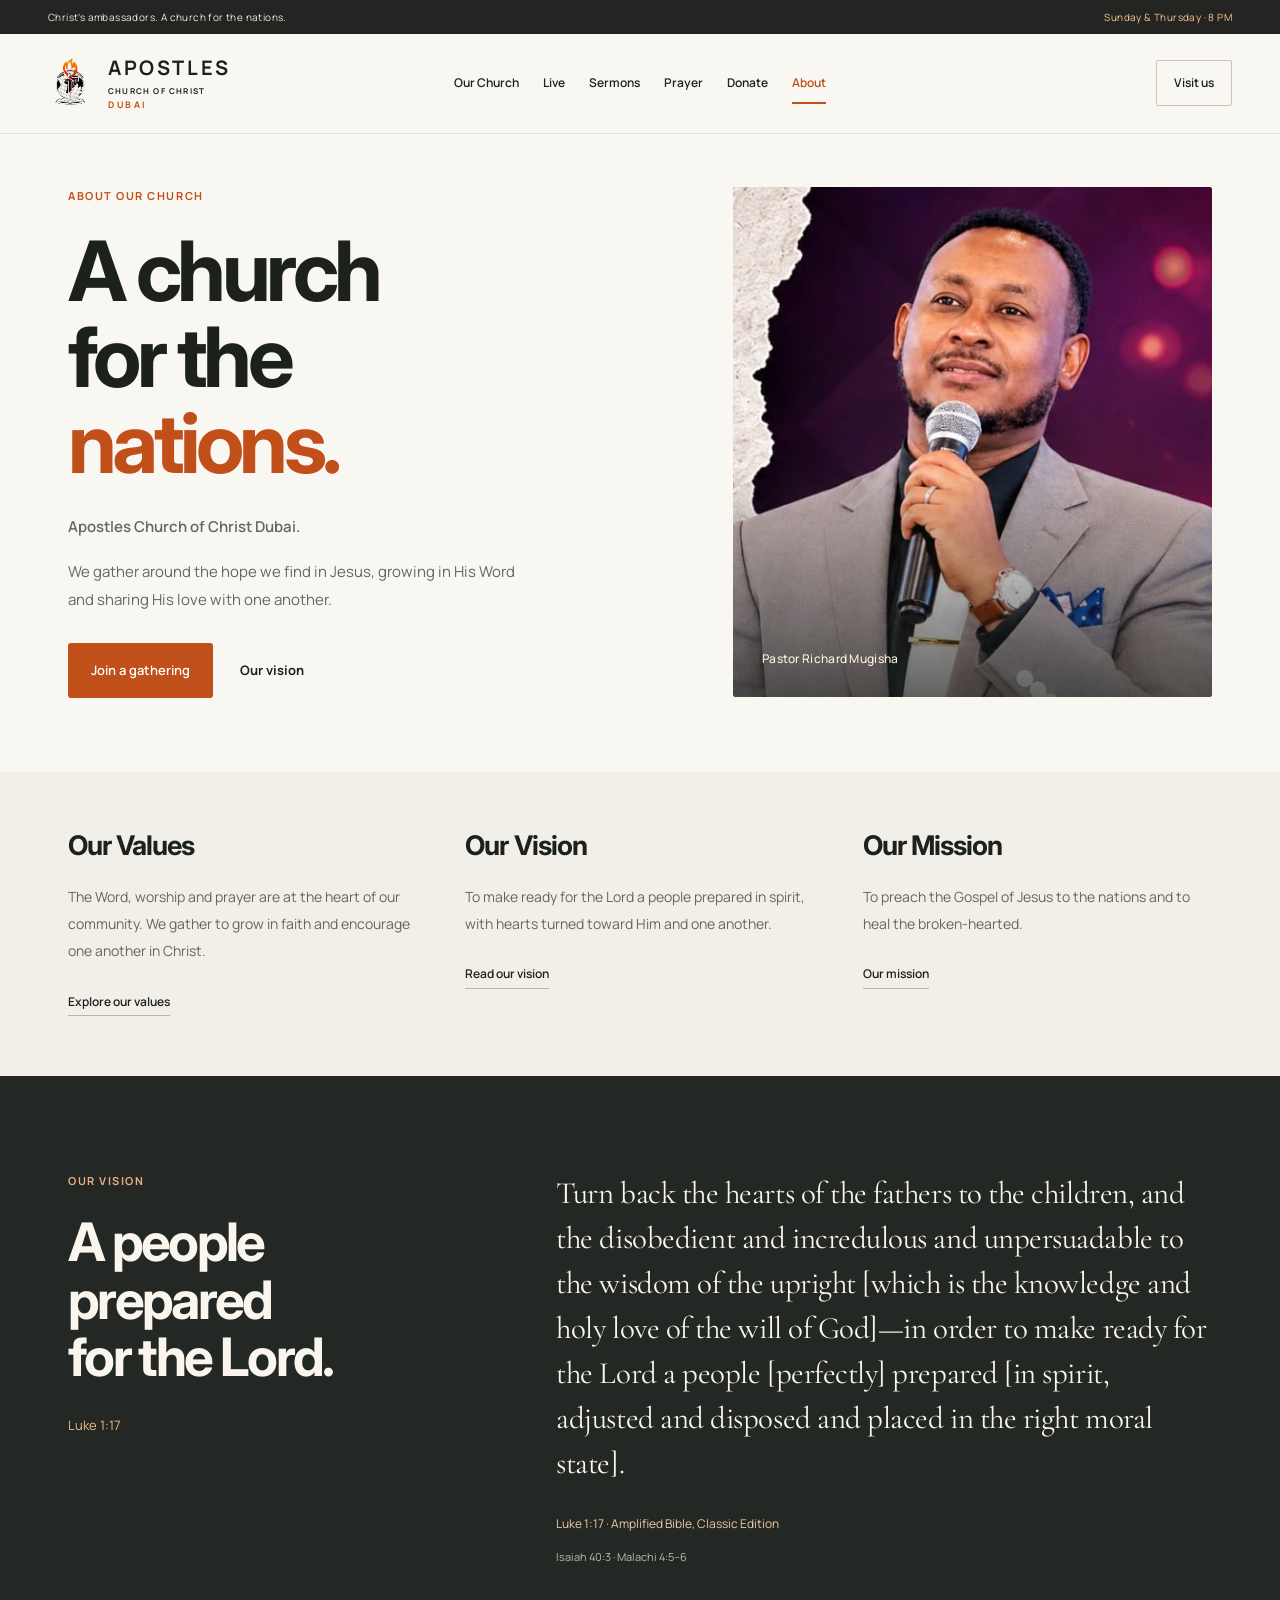
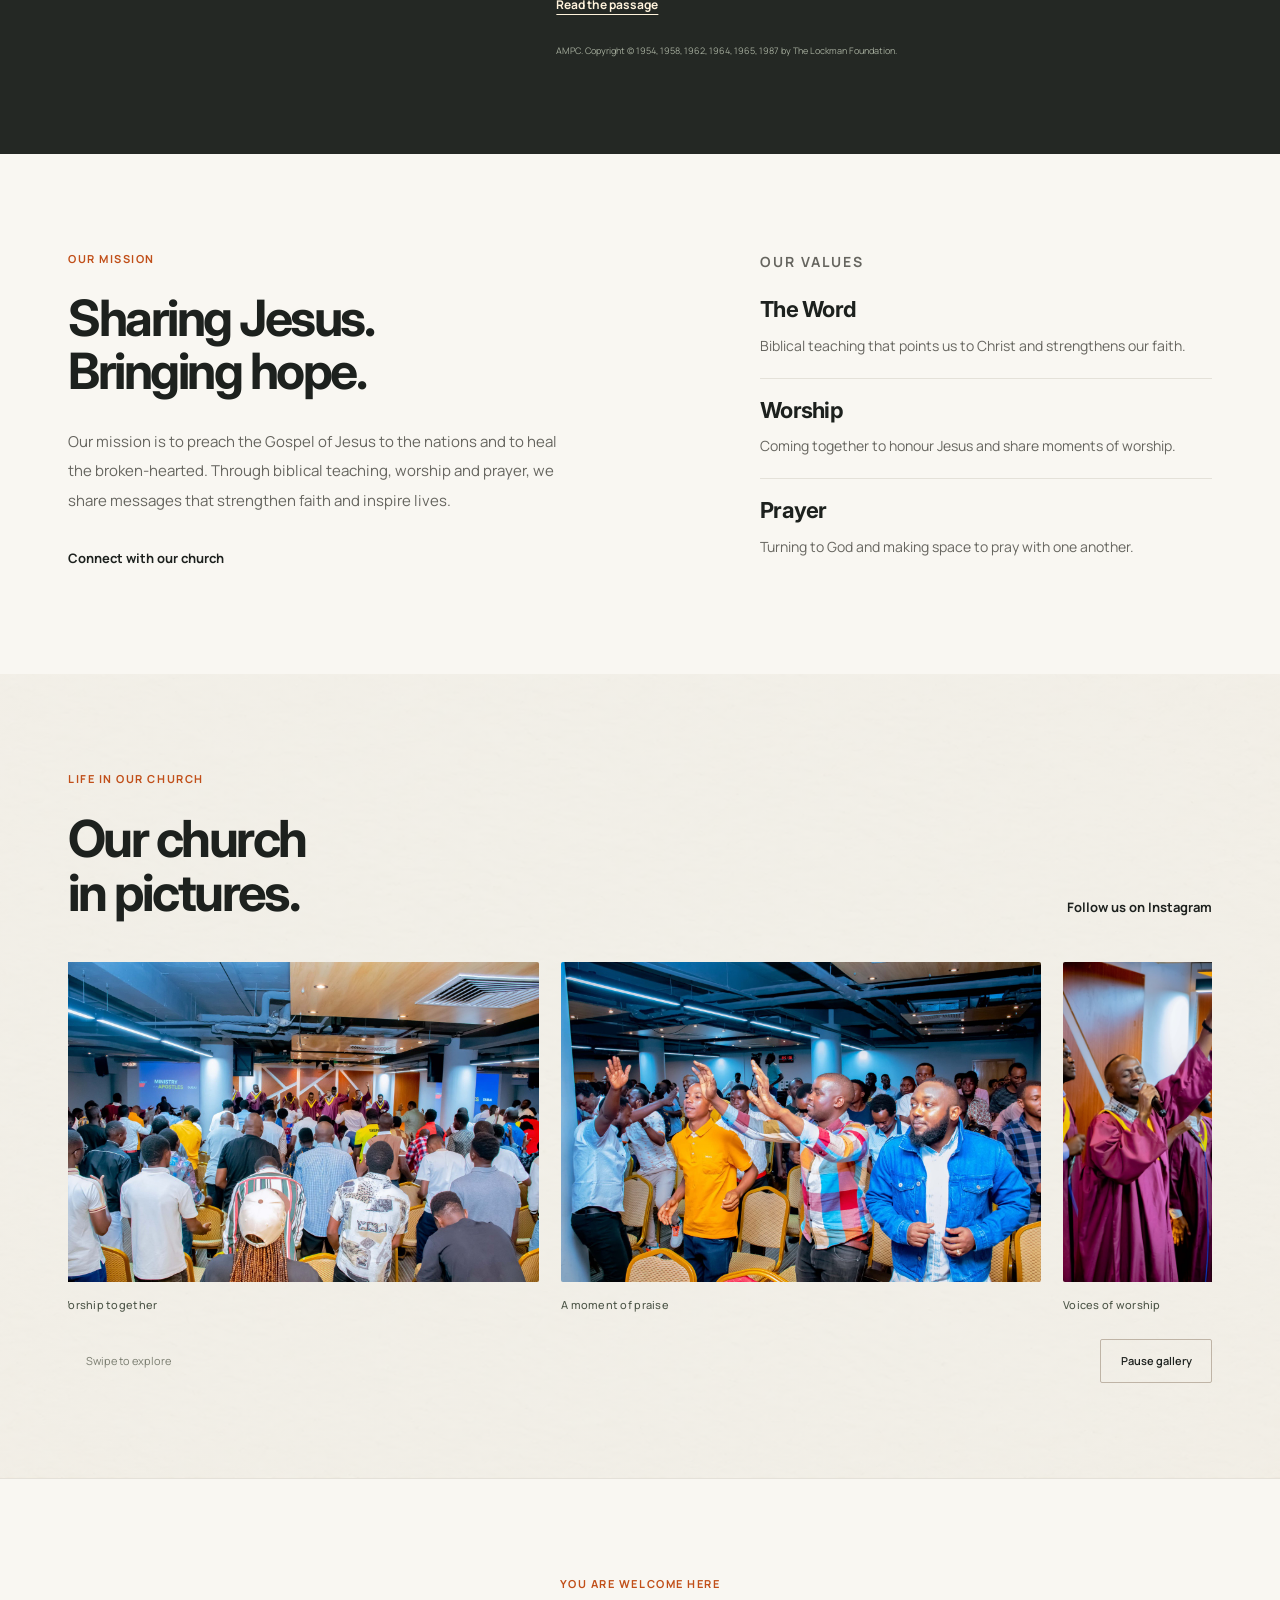
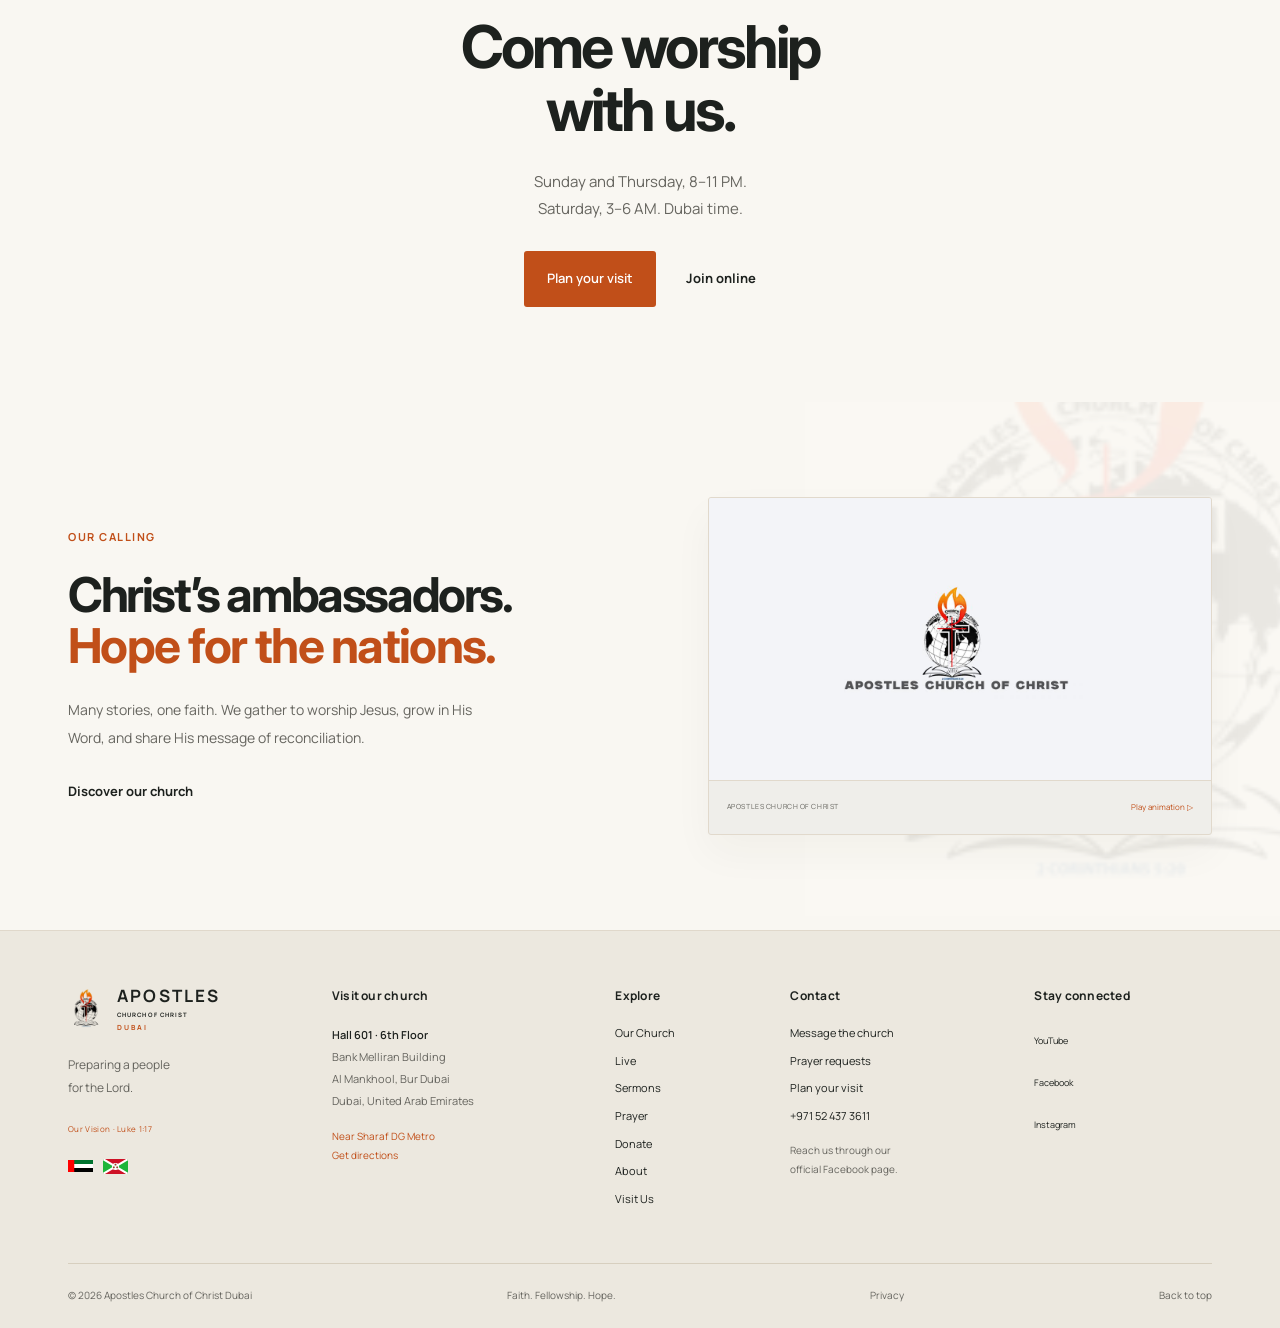
==== commit 112e6c39: "Add files via upload" ====
--- a/about.html
+++ b/about.html
@@ -1,8 +1,8 @@
 <!doctype html>
-<html lang="en"><head><meta charset="utf-8"><meta name="viewport" content="width=device-width,initial-scale=1,viewport-fit=cover"><title>About Us — Apostles Church of Christ Dubai</title><meta name="description" content="Meet Apostles Church of Christ Dubai. Our values, mission and vision from Luke 1:17: preparing a people for the Lord."><meta name="theme-color" content="#f9f7f2"><meta property="og:title" content="About Us — Apostles Church of Christ Dubai"><meta property="og:description" content="Meet Apostles Church of Christ Dubai. Our values, mission and vision from Luke 1:17: preparing a people for the Lord."><meta property="og:type" content="website"><link rel="icon" href="assets/logo.png"><link rel="stylesheet" href="assets/fonts.css"><link rel="stylesheet" href="styles.css"><link rel="stylesheet" href="mobile.css"><script src="config.js" defer></script><script src="welcome.js" defer></script><script src="live-status.js" defer></script><script src="app.js" defer></script><script src="schedule.js" defer></script><script src="church.js" defer></script><script src="gallery.js" defer></script><script src="mobile.js" defer></script></head><body id="top" data-page="about"><div class="welcome-intro" id="welcome-intro" role="dialog" aria-modal="true" aria-labelledby="welcome-title" hidden><div class="welcome-glow" aria-hidden="true"></div><div class="welcome-inner"><div class="welcome-logo"><span class="welcome-ring" aria-hidden="true"></span><img src="assets/logo.png" width="180" height="192" alt=""></div><p class="welcome-eyebrow">APOSTLES CHURCH OF CHRIST · DUBAI</p><h2 id="welcome-title">Welcome to<br><em>Our Church</em></h2><p class="welcome-tagline">Faith. Fellowship. Hope.</p><span class="welcome-progress" aria-hidden="true"></span><button id="welcome-skip" type="button">Enter the website </button></div></div><a class="skip-link" href="#main">Skip to content</a><div class="topline"><span>Christ’s ambassadors. A church for the nations.</span><a href="visit.html">Sunday &amp; Thursday · 8 PM </a></div>
+<html lang="en"><head><meta charset="utf-8"><meta name="viewport" content="width=device-width,initial-scale=1,viewport-fit=cover"><title>About Us — Apostles Church of Christ Dubai</title><meta name="description" content="Meet Apostles Church of Christ Dubai. Our values, mission and vision from Luke 1:17: preparing a people for the Lord."><meta name="theme-color" content="#f9f7f2"><meta property="og:title" content="About Us — Apostles Church of Christ Dubai"><meta property="og:description" content="Meet Apostles Church of Christ Dubai. Our values, mission and vision from Luke 1:17: preparing a people for the Lord."><meta property="og:type" content="website"><link rel="icon" href="assets/logo.png"><link rel="stylesheet" href="assets/fonts.css"><link rel="stylesheet" href="styles.css"><link rel="stylesheet" href="mobile.css?v=20261015-2"><script src="config.js" defer></script><script src="welcome.js" defer></script><script src="live-status.js" defer></script><script src="app.js" defer></script><script src="schedule.js" defer></script><script src="church.js?v=20261015-2" defer></script><script src="gallery.js" defer></script><script src="mobile.js?v=20261015-2" defer></script></head><body id="top" data-page="about"><div class="welcome-intro" id="welcome-intro" role="dialog" aria-modal="true" aria-labelledby="welcome-title" hidden><div class="welcome-glow" aria-hidden="true"></div><div class="welcome-inner"><div class="welcome-logo"><span class="welcome-ring" aria-hidden="true"></span><img src="assets/logo.png" width="180" height="192" alt=""></div><p class="welcome-eyebrow">APOSTLES CHURCH OF CHRIST · DUBAI</p><h2 id="welcome-title">Welcome to<br><em>Our Church</em></h2><p class="welcome-tagline">Faith. Fellowship. Hope.</p><span class="welcome-progress" aria-hidden="true"></span><button id="welcome-skip" type="button">Enter the website </button></div></div><a class="skip-link" href="#main">Skip to content</a><div class="topline"><span>Christ’s ambassadors. A church for the nations.</span><a href="visit.html">Sunday &amp; Thursday · 8 PM </a></div>
     <header class="header"><div class="header-brand"><a class="brand" href="index.html" aria-label="Apostles Church of Christ Dubai home"><img src="assets/logo.png" width="54" height="58" alt="Apostles Church of Christ logo"><span>APOSTLES<span class="brand-small">CHURCH OF CHRIST <b>DUBAI</b></span></span></a></div><button class="menu-toggle" aria-controls="navigation" aria-expanded="false" aria-label="Open menu"><span></span><span></span></button><nav id="navigation" aria-label="Main navigation"><a href="index.html">Our Church</a><a href="live.html">Live</a><a href="sermons.html">Sermons</a><a href="prayer.html">Prayer</a><a href="donate.html">Donate</a><a href="about.html" aria-current="page">About</a><div class="mobile-nav-panel"><p class="mobile-menu-label">WELCOME HOME</p><div class="mobile-menu-links"><a class="mobile-menu-link" href="index.html">Home</a><a class="mobile-menu-link is-current" href="about.html" aria-current="page">About Us</a><a class="mobile-menu-link" href="about.html#our-values">Our Beliefs</a><a class="mobile-menu-link" href="index.html#service-times">Services</a><a class="mobile-menu-link" href="sermons.html">Sermons</a><a class="mobile-menu-link" href="index.html#events">Events</a><a class="mobile-menu-link" href="index.html#church-gallery">Gallery</a><a class="mobile-menu-link" href="live.html">Live Stream</a><a class="mobile-menu-link" href="index.html#get-involved">Get Involved</a><a class="mobile-menu-link" href="index.html#contact">Contact</a></div><a class="button mobile-nav-visit" href="visit.html">Plan Your Visit</a><p class="mobile-menu-note">A place to belong. A faith to live.</p></div></nav><a class="header-visit" href="visit.html"> Visit us </a></header><main id="main"><section class="about-editorial wrap"><div class="about-editorial-copy"><p class="eyebrow" data-reveal>ABOUT OUR CHURCH</p><h1 data-reveal>A church<br>for the<br><span>nations.</span></h1><p class="about-editorial-lead" data-reveal>Apostles Church of Christ Dubai.</p><p data-reveal>We gather around the hope we find in Jesus, growing in His Word and sharing His love with one another.</p><div class="actions" data-reveal><a class="button" href="visit.html">Join a gathering</a><a class="text-link" href="#our-vision">Our vision</a></div></div><figure class="about-editorial-photo" data-reveal><picture class="responsive-photo"><source media="(max-width: 767px)" type="image/webp" srcset="assets/mobile/pastor-360.webp 360w, assets/mobile/pastor-529.webp 529w" sizes="calc(100vw - 36px)"><img src="assets/pastor.webp" alt="Pastor Richard Mugisha" width="529" height="659" fetchpriority="high"></picture><figcaption>Pastor Richard Mugisha</figcaption></figure></section>
     <section class="church-foundations section" id="our-foundations"><div class="wrap foundations-grid"><article data-reveal><h2>Our Values</h2><p>The Word, worship and prayer are at the heart of our community. We gather to grow in faith and encourage one another in Christ.</p><a class="foundation-link" href="#our-values">Explore our values</a></article><article data-reveal><h2>Our Vision</h2><p>To make ready for the Lord a people prepared in spirit, with hearts turned toward Him and one another.</p><a class="foundation-link" href="#our-vision">Read our vision</a></article><article data-reveal><h2>Our Mission</h2><p>To preach the Gospel of Jesus to the nations and to heal the broken-hearted.</p><a class="foundation-link" href="#our-mission">Our mission</a></article></div></section>
     <section class="church-vision section" id="our-vision"><div class="wrap vision-layout"><div class="vision-heading" data-reveal><p class="eyebrow">OUR VISION</p><h2>A people<br>prepared<br>for the Lord.</h2><p class="vision-book">Luke 1:17</p></div><div class="vision-scripture" data-reveal><blockquote>Turn back the hearts of the fathers to the children, and the disobedient and incredulous and unpersuadable to the wisdom of the upright [which is the knowledge and holy love of the will of God]—in order to make ready for the Lord a people [perfectly] prepared [in spirit, adjusted and disposed and placed in the right moral state].</blockquote><p class="vision-reference">Luke 1:17 · Amplified Bible, Classic Edition</p><p class="vision-cross-references">Isaiah 40:3 · Malachi 4:5–6</p><a class="text-link" href="https://www.biblegateway.com/passage/?search=Luke%201%3A17&amp;version=AMPC" target="_blank" rel="noopener noreferrer">Read the passage</a><p class="vision-credit">AMPC. Copyright © 1954, 1958, 1962, 1964, 1965, 1987 by The Lockman Foundation.</p></div></div></section>
     <section class="church-purpose section wrap"><div class="church-mission" id="our-mission" data-reveal><p class="eyebrow">OUR MISSION</p><h2>Sharing Jesus.<br>Bringing hope.</h2><p>Our mission is to preach the Gospel of Jesus to the nations and to heal the broken-hearted. Through biblical teaching, worship and prayer, we share messages that strengthen faith and inspire lives.</p><a class="text-link" href="https://www.instagram.com/apostles_church_of_christ/" target="_blank" rel="noopener noreferrer">Connect with our church</a></div><div class="church-values" id="our-values" data-reveal><p class="eyebrow">OUR VALUES</p><article><h3>The Word</h3><p>Biblical teaching that points us to Christ and strengthens our faith.</p></article><article><h3>Worship</h3><p>Coming together to honour Jesus and share moments of worship.</p></article><article><h3>Prayer</h3><p>Turning to God and making space to pray with one another.</p></article></div></section>
-    <section class="church-gallery section" id="church-gallery"><div class="wrap"><div class="section-heading"><div><p class="eyebrow" data-reveal>LIFE IN OUR CHURCH</p><h2 data-reveal>Our church<br>in pictures.</h2></div><a class="text-link" href="https://www.instagram.com/apostles_church_of_christ/" target="_blank" rel="noopener noreferrer">Follow us on Instagram</a></div><div class="gallery-shell" data-gallery data-gallery-mode="continuous"><div class="gallery-viewport" id="gallery-viewport" tabindex="0" role="region" aria-label="Church photographs. Swipe left or right to explore."><div class="gallery-track"><div class="gallery-sequence"><figure class="gallery-slide"><picture class="responsive-photo"><source media="(max-width: 767px)" type="image/webp" srcset="assets/mobile/worship-hall-360.webp 360w, assets/mobile/worship-hall-640.webp 640w, assets/mobile/worship-hall-960.webp 960w" sizes="calc(100vw - 36px)"><img src="assets/gallery/worship-hall.jpg" alt="The church congregation worshipping with the choir at the front of the hall" width="1536" height="1024" loading="lazy" decoding="async" draggable="false"></picture><figcaption>Worship together</figcaption></figure><figure class="gallery-slide"><picture class="responsive-photo"><source media="(max-width: 767px)" type="image/webp" srcset="assets/mobile/congregation-praise-360.webp 360w, assets/mobile/congregation-praise-640.webp 640w, assets/mobile/congregation-praise-960.webp 960w" sizes="calc(100vw - 36px)"><img src="assets/gallery/congregation-praise.jpg" alt="Members of the congregation worshipping with hands raised" width="1536" height="1024" loading="lazy" decoding="async" draggable="false"></picture><figcaption>A moment of praise</figcaption></figure><figure class="gallery-slide gallery-portrait"><picture class="responsive-photo"><source media="(max-width: 767px)" type="image/webp" srcset="assets/mobile/choir-singer-360.webp 360w, assets/mobile/choir-singer-640.webp 640w, assets/mobile/choir-singer-960.webp 960w" sizes="calc(100vw - 36px)"><img src="assets/gallery/choir-singer.jpg" alt="A choir singer holding a microphone and raising his hand during worship" width="1024" height="1536" loading="lazy" decoding="async" draggable="false"></picture><figcaption>Voices of worship</figcaption></figure><figure class="gallery-slide"><picture class="responsive-photo"><source media="(max-width: 767px)" type="image/webp" srcset="assets/mobile/choir-monochrome-360.webp 360w, assets/mobile/choir-monochrome-640.webp 640w, assets/mobile/choir-monochrome-960.webp 960w" sizes="calc(100vw - 36px)"><img src="assets/gallery/choir-monochrome.jpg" alt="Black and white photograph of the church choir singing before the congregation" width="1536" height="1024" loading="lazy" decoding="async" draggable="false"></picture><figcaption>Our church choir</figcaption></figure><figure class="gallery-slide"><picture class="responsive-photo"><source media="(max-width: 767px)" type="image/webp" srcset="assets/mobile/congregation-worship-360.webp 360w, assets/mobile/congregation-worship-640.webp 640w, assets/mobile/congregation-worship-960.webp 960w" sizes="calc(100vw - 36px)"><img src="assets/gallery/congregation-worship.jpg" alt="The congregation singing and worshipping together" width="1536" height="1024" loading="lazy" decoding="async" draggable="false"></picture><figcaption>Gathered in faith</figcaption></figure><figure class="gallery-slide"><picture class="responsive-photo"><source media="(max-width: 767px)" type="image/webp" srcset="assets/mobile/choir-gathering-360.webp 360w, assets/mobile/choir-gathering-640.webp 640w, assets/mobile/choir-gathering-960.webp 960w" sizes="calc(100vw - 36px)"><img src="assets/gallery/choir-gathering.jpg" alt="The choir leading worship in front of the church congregation" width="1536" height="1024" loading="lazy" decoding="async" draggable="false"></picture><figcaption>Worship and fellowship</figcaption></figure><figure class="gallery-slide"><picture class="responsive-photo"><source media="(max-width: 767px)" type="image/webp" srcset="assets/mobile/congregation-seated-360.webp 360w, assets/mobile/congregation-seated-640.webp 640w, assets/mobile/congregation-seated-960.webp 960w" sizes="calc(100vw - 36px)"><img src="assets/gallery/congregation-seated.jpg" alt="The congregation seated together during a church gathering" width="1536" height="1024" loading="lazy" decoding="async" draggable="false"></picture><figcaption>Life in our church</figcaption></figure></div></div></div><div class="gallery-toolbar"><p class="gallery-position">7 photographs <span>Drag or swipe to explore</span></p><div class="gallery-controls"><button type="button" data-gallery-pause aria-controls="gallery-viewport" hidden>Pause gallery</button></div></div></div></div></section>
-    <section class="about-invitation section"><div class="wrap"><p class="eyebrow" data-reveal>YOU ARE WELCOME HERE</p><h2 data-reveal>Come worship<br>with us.</h2><p data-reveal>Sunday and Thursday, 8–11 PM.<br>Saturday, 3–6 AM. Dubai time.</p><div class="actions" data-reveal><a class="button" href="visit.html">Plan your visit</a><a class="text-link" href="live.html">Join online</a></div></div></section><section class="identity-section section" id="our-calling"><div class="identity-bg" aria-hidden="true"><img class="rotating-logo" src="assets/logo.png" alt="" width="180" height="192"><div class="orbit orbit-one"></div><div class="orbit orbit-two"></div></div><div class="wrap identity-grid"><div><p class="eyebrow">OUR CALLING</p><h2>Christ’s ambassadors.<br><em>Hope for the nations.</em></h2><p>Many stories, one faith. We gather to worship Jesus, grow in His Word, and share His message of reconciliation.</p><a class="text-link" href="about.html">Discover our church </a></div><div class="identity-video"><video id="brand-loop" data-src="assets/intro.mp4" muted loop autoplay playsinline preload="none" poster="assets/intro-poster.jpg" aria-label="Animated church logo"></video><div class="identity-video-caption"><span>APOSTLES CHURCH OF CHRIST</span><button id="pause-brand" aria-label="Pause logo animation">Pause animation Ⅱ</button></div></div></div></section></main><footer class="footer-new"><div class="wrap"><div class="footer-grid"><div class="footer-brand"><a class="brand" href="index.html" aria-label="Apostles Church of Christ Dubai home"><img src="assets/logo.png" width="54" height="58" alt="Apostles Church of Christ logo"><span>APOSTLES<span class="brand-small">CHURCH OF CHRIST <b>DUBAI</b></span></span></a><p>Preparing a people<br>for the Lord.</p><a class="footer-scripture" href="about.html#our-vision">Our Vision · Luke 1:17</a><div class="footer-flags" aria-label="United Arab Emirates and Burundi"><img src="assets/flag-uae.svg" width="25" height="15" alt="United Arab Emirates flag" title="United Arab Emirates"><img src="assets/flag-burundi.svg" width="25" height="15" alt="Burundi flag" title="Burundi"></div></div><div class="footer-column"><h2>Visit our church</h2><address><strong>Hall 601 · 6th Floor</strong><br>Bank Melliran Building<br>Al Mankhool, Bur Dubai<br>Dubai, United Arab Emirates</address><a class="footer-map" href="https://www.google.com/maps/search/?api=1&query=Bank+Melliran+Building+Al+Mankhool+Bur+Dubai" target="_blank" rel="noopener noreferrer">Near Sharaf DG Metro<br>Get directions</a></div><div class="footer-column"><h2>Explore</h2><a href="index.html">Our Church</a><a href="live.html">Live</a><a href="sermons.html">Sermons</a><a href="prayer.html">Prayer</a><a href="donate.html">Donate</a><a href="about.html">About</a><a href="visit.html">Visit Us</a></div><div class="footer-column"><h2>Contact</h2><a href="https://www.facebook.com/apostlesdubai/" target="_blank" rel="noopener noreferrer">Message the church</a><a href="prayer.html">Prayer requests</a><a href="visit.html">Plan your visit</a><a class="configured-email" hidden></a><a class="configured-phone" href="tel:+971524373611">+971 52 437 3611</a><p>Reach us through our<br>official Facebook page.</p></div><div class="footer-column"><h2>Stay connected</h2><a class="social-pill" href="https://www.youtube.com/@Apostleschurchofchristdubai" target="_blank" rel="noopener noreferrer">YouTube</a><a class="social-pill" href="https://www.facebook.com/apostlesdubai/" target="_blank" rel="noopener noreferrer">Facebook</a><a class="social-pill" href="https://www.instagram.com/apostles_church_of_christ/" target="_blank" rel="noopener noreferrer">Instagram</a></div></div><div class="footer-bottom"><span>© <span id="year">2026</span> Apostles Church of Christ Dubai</span><span>Faith. Fellowship. Hope.</span><button class="subtle-link" id="privacy-open">Privacy</button><a href="#top">Back to top</a></div></div></footer><div class="toast" id="toast" role="status" aria-live="polite"></div><dialog id="video-dialog" class="video-dialog" aria-labelledby="video-dialog-title"><div class="dialog-bar"><h2 id="video-dialog-title">Worship Vibe</h2><button class="close-dialog" aria-label="Close video">Close</button></div><div id="dialog-player"></div><p>Having trouble playing? <a href="https://www.youtube.com/watch?v=G9IpNCJlAVc" target="_blank" rel="noopener noreferrer">Watch on YouTube </a></p></dialog><dialog id="privacy-dialog" class="privacy-dialog" aria-labelledby="privacy-title"><div class="dialog-bar"><h2 id="privacy-title">Your privacy</h2><button class="close-dialog" aria-label="Close privacy notice">Close</button></div><p>This website does not use analytics, advertising cookies or accounts. Prayer drafts stay in this page’s memory and are cleared when you leave or reload. They are not sent or stored by this website. A temporary browser-tab flag remembers that you have seen the welcome animation; it contains no personal information.</p><p>A prayer request is shared only when you copy it and choose to send it yourself through the church’s Facebook page. The daily NIV verse connects to Bible Gateway automatically. Any configured donation checkout belongs to its external provider; this website does not process payments.</p><p>When the live API is activated, the Live page checks broadcast availability and can load a public YouTube player automatically, initially muted. Other YouTube players connect when you choose to play. The mobile location map connects to Google only after you select Show our location on the map. YouTube, Facebook and payment providers use their own privacy policies. The church introduction, images and fonts are hosted with this website.</p></dialog><noscript><div class="noscript">The video controls and prayer draft need JavaScript. You can still read our church information and visit <a href="https://www.youtube.com/@Apostleschurchofchristdubai">YouTube</a> or <a href="https://www.facebook.com/apostlesdubai/">Facebook</a>.</div></noscript></body></html>+    <section class="church-gallery section" id="church-gallery"><div class="wrap"><div class="section-heading"><div><p class="eyebrow" data-reveal>LIFE IN OUR CHURCH</p><h2 data-reveal>Our church<br>in pictures.</h2></div><a class="text-link" href="https://www.instagram.com/apostles_church_of_christ/" target="_blank" rel="noopener noreferrer">Follow us on Instagram</a></div><div class="gallery-shell" data-gallery data-gallery-mode="continuous"><div class="gallery-viewport" id="gallery-viewport" tabindex="0" role="region" aria-label="Church photographs. Swipe left or right to explore."><div class="gallery-track"><div class="gallery-sequence"><figure class="gallery-slide"><picture class="responsive-photo"><source media="(max-width: 767px)" type="image/webp" srcset="assets/mobile/worship-hall-360.webp 360w, assets/mobile/worship-hall-640.webp 640w, assets/mobile/worship-hall-960.webp 960w" sizes="calc(100vw - 36px)"><img src="assets/gallery/worship-hall.jpg" alt="The church congregation worshipping with the choir at the front of the hall" width="1536" height="1024" loading="lazy" decoding="async" draggable="false"></picture><figcaption>Worship together</figcaption></figure><figure class="gallery-slide"><picture class="responsive-photo"><source media="(max-width: 767px)" type="image/webp" srcset="assets/mobile/congregation-praise-360.webp 360w, assets/mobile/congregation-praise-640.webp 640w, assets/mobile/congregation-praise-960.webp 960w" sizes="calc(100vw - 36px)"><img src="assets/gallery/congregation-praise.jpg" alt="Members of the congregation worshipping with hands raised" width="1536" height="1024" loading="lazy" decoding="async" draggable="false"></picture><figcaption>A moment of praise</figcaption></figure><figure class="gallery-slide gallery-portrait"><picture class="responsive-photo"><source media="(max-width: 767px)" type="image/webp" srcset="assets/mobile/choir-singer-360.webp 360w, assets/mobile/choir-singer-640.webp 640w, assets/mobile/choir-singer-960.webp 960w" sizes="calc(100vw - 36px)"><img src="assets/gallery/choir-singer.jpg" alt="A choir singer holding a microphone and raising his hand during worship" width="1024" height="1536" loading="lazy" decoding="async" draggable="false"></picture><figcaption>Voices of worship</figcaption></figure><figure class="gallery-slide"><picture class="responsive-photo"><source media="(max-width: 767px)" type="image/webp" srcset="assets/mobile/choir-monochrome-360.webp 360w, assets/mobile/choir-monochrome-640.webp 640w, assets/mobile/choir-monochrome-960.webp 960w" sizes="calc(100vw - 36px)"><img src="assets/gallery/choir-monochrome.jpg" alt="Black and white photograph of the church choir singing before the congregation" width="1536" height="1024" loading="lazy" decoding="async" draggable="false"></picture><figcaption>Our church choir</figcaption></figure><figure class="gallery-slide"><picture class="responsive-photo"><source media="(max-width: 767px)" type="image/webp" srcset="assets/mobile/congregation-worship-360.webp 360w, assets/mobile/congregation-worship-640.webp 640w, assets/mobile/congregation-worship-960.webp 960w" sizes="calc(100vw - 36px)"><img src="assets/gallery/congregation-worship.jpg" alt="The congregation singing and worshipping together" width="1536" height="1024" loading="lazy" decoding="async" draggable="false"></picture><figcaption>Gathered in faith</figcaption></figure><figure class="gallery-slide"><picture class="responsive-photo"><source media="(max-width: 767px)" type="image/webp" srcset="assets/mobile/choir-gathering-360.webp 360w, assets/mobile/choir-gathering-640.webp 640w, assets/mobile/choir-gathering-960.webp 960w" sizes="calc(100vw - 36px)"><img src="assets/gallery/choir-gathering.jpg" alt="The choir leading worship in front of the church congregation" width="1536" height="1024" loading="lazy" decoding="async" draggable="false"></picture><figcaption>Worship and fellowship</figcaption></figure><figure class="gallery-slide"><picture class="responsive-photo"><source media="(max-width: 767px)" type="image/webp" srcset="assets/mobile/congregation-seated-360.webp 360w, assets/mobile/congregation-seated-640.webp 640w, assets/mobile/congregation-seated-960.webp 960w" sizes="calc(100vw - 36px)"><img src="assets/gallery/congregation-seated.jpg" alt="The congregation seated together during a church gathering" width="1536" height="1024" loading="lazy" decoding="async" draggable="false"></picture><figcaption>Life in our church</figcaption></figure></div></div></div><div class="gallery-toolbar"><p class="gallery-position"><span>Swipe to explore</span></p><div class="gallery-controls"><button type="button" data-gallery-pause aria-controls="gallery-viewport" hidden>Pause gallery</button></div></div></div></div></section>
+    <section class="about-invitation section"><div class="wrap"><p class="eyebrow" data-reveal>YOU ARE WELCOME HERE</p><h2 data-reveal>Come worship<br>with us.</h2><p data-reveal>Sunday and Thursday, 8–11 PM.<br>Saturday, 3–6 AM. Dubai time.</p><div class="actions" data-reveal><a class="button" href="visit.html">Plan your visit</a><a class="text-link" href="live.html">Join online</a></div></div></section><section class="identity-section section" id="our-calling"><div class="identity-bg" aria-hidden="true"><img class="rotating-logo" src="assets/logo.png" alt="" width="180" height="192"><div class="orbit orbit-one"></div><div class="orbit orbit-two"></div></div><div class="wrap identity-grid"><div><p class="eyebrow">OUR CALLING</p><h2>Christ’s ambassadors.<br><em>Hope for the nations.</em></h2><p>Many stories, one faith. We gather to worship Jesus, grow in His Word, and share His message of reconciliation.</p><a class="text-link" href="about.html">Discover our church </a></div><div class="identity-video"><video id="brand-loop" data-src="assets/intro.mp4" muted loop autoplay playsinline preload="none" poster="assets/intro-poster.jpg" aria-label="Animated church logo"></video><div class="identity-video-caption"><span>APOSTLES CHURCH OF CHRIST</span><button id="pause-brand" aria-label="Pause logo animation">Pause animation Ⅱ</button></div></div></div></section></main><footer class="footer-new"><div class="wrap"><div class="footer-grid"><div class="footer-brand"><a class="brand" href="index.html" aria-label="Apostles Church of Christ Dubai home"><img src="assets/logo.png" width="54" height="58" alt="Apostles Church of Christ logo"><span>APOSTLES<span class="brand-small">CHURCH OF CHRIST <b>DUBAI</b></span></span></a><p>Preparing a people<br>for the Lord.</p><a class="footer-scripture" href="about.html#our-vision">Our Vision · Luke 1:17</a><div class="footer-flags" aria-label="United Arab Emirates and Burundi"><img src="assets/flag-uae.svg" width="25" height="15" alt="United Arab Emirates flag" title="United Arab Emirates"><img src="assets/flag-burundi.svg" width="25" height="15" alt="Burundi flag" title="Burundi"></div></div><div class="footer-column"><h2>Visit our church</h2><address><strong>Hall 601 · 6th Floor</strong><br>Bank Melliran Building<br>Al Mankhool, Bur Dubai<br>Dubai, United Arab Emirates</address><a class="footer-map" href="https://www.google.com/maps/search/?api=1&query=Bank+Melliran+Building+Al+Mankhool+Bur+Dubai" target="_blank" rel="noopener noreferrer">Near Sharaf DG Metro<br>Get directions</a></div><div class="footer-column"><h2>Explore</h2><a href="index.html">Our Church</a><a href="live.html">Live</a><a href="sermons.html">Sermons</a><a href="prayer.html">Prayer</a><a href="donate.html">Donate</a><a href="about.html">About</a><a href="visit.html">Visit Us</a></div><div class="footer-column"><h2>Contact</h2><a href="https://www.facebook.com/apostlesdubai/" target="_blank" rel="noopener noreferrer">Message the church</a><a href="prayer.html">Prayer requests</a><a href="visit.html">Plan your visit</a><a class="configured-email" hidden></a><a class="configured-phone" href="tel:+971524373611">+971 52 437 3611</a><p>Reach us through our<br>official Facebook page.</p></div><div class="footer-column"><h2>Stay connected</h2><a class="social-pill" href="https://www.youtube.com/@Apostleschurchofchristdubai" target="_blank" rel="noopener noreferrer">YouTube</a><a class="social-pill" href="https://www.facebook.com/apostlesdubai/" target="_blank" rel="noopener noreferrer">Facebook</a><a class="social-pill" href="https://www.instagram.com/apostles_church_of_christ/" target="_blank" rel="noopener noreferrer">Instagram</a></div></div><div class="mobile-only mobile-footer"><a class="mobile-footer-title" href="index.html"><img src="assets/logo.png" width="36" height="39" alt=""><span>Apostles Church of Christ<strong>Dubai</strong></span></a><p class="mobile-footer-address">Hall 601 · 6th Floor<br>Al Mankhool, Bur Dubai</p><div class="mobile-footer-contact"><a href="https://www.google.com/maps/search/?api=1&amp;query=Bank+Melliran+Building+Al+Mankhool+Bur+Dubai" target="_blank" rel="noopener noreferrer">Get directions</a><a href="tel:+971524373611">+971 52 437 3611</a></div><div class="mobile-footer-social" aria-label="Church social media"><a href="https://www.youtube.com/@Apostleschurchofchristdubai" target="_blank" rel="noopener noreferrer">YouTube</a><a href="https://www.facebook.com/apostlesdubai/" target="_blank" rel="noopener noreferrer">Facebook</a><a href="https://www.instagram.com/apostles_church_of_christ/" target="_blank" rel="noopener noreferrer">Instagram</a></div><details class="mobile-footer-more"><summary>Church links</summary><div><a href="index.html">Our Church</a><a href="live.html">Live</a><a href="sermons.html">Sermons</a><a href="prayer.html">Prayer</a><a href="donate.html">Donate</a><a href="about.html">About</a><a href="visit.html">Visit Us</a></div></details><div class="mobile-footer-flags" aria-label="United Arab Emirates and Burundi"><img src="assets/flag-uae.svg" width="22" height="13" alt="United Arab Emirates"><img src="assets/flag-burundi.svg" width="22" height="13" alt="Burundi"></div></div><div class="footer-bottom"><span>© <span id="year">2026</span> Apostles Church of Christ Dubai</span><span>Faith. Fellowship. Hope.</span><button class="subtle-link" id="privacy-open">Privacy</button><a href="#top">Back to top</a></div></div></footer><div class="toast" id="toast" role="status" aria-live="polite"></div><dialog id="video-dialog" class="video-dialog" aria-labelledby="video-dialog-title"><div class="dialog-bar"><h2 id="video-dialog-title">Worship Vibe</h2><button class="close-dialog" aria-label="Close video">Close</button></div><div id="dialog-player"></div><p>Having trouble playing? <a href="https://www.youtube.com/watch?v=G9IpNCJlAVc" target="_blank" rel="noopener noreferrer">Watch on YouTube </a></p></dialog><dialog id="privacy-dialog" class="privacy-dialog" aria-labelledby="privacy-title"><div class="dialog-bar"><h2 id="privacy-title">Your privacy</h2><button class="close-dialog" aria-label="Close privacy notice">Close</button></div><p>This website does not use analytics, advertising cookies or accounts. Prayer drafts stay in this page’s memory and are cleared when you leave or reload. They are not sent or stored by this website. A temporary browser-tab flag remembers that you have seen the welcome animation; it contains no personal information.</p><p>A prayer request is shared only when you copy it and choose to send it yourself through the church’s Facebook page. The daily NIV verse connects to Bible Gateway automatically. Any configured donation checkout belongs to its external provider; this website does not process payments.</p><p>When the live API is activated, the Live page checks broadcast availability and can load a public YouTube player automatically, initially muted. Other YouTube players connect when you choose to play. The mobile location map connects to Google only after you select Show our location on the map. YouTube, Facebook and payment providers use their own privacy policies. The church introduction, images and fonts are hosted with this website.</p></dialog><noscript><div class="noscript">The video controls and prayer draft need JavaScript. You can still read our church information and visit <a href="https://www.youtube.com/@Apostleschurchofchristdubai">YouTube</a> or <a href="https://www.facebook.com/apostlesdubai/">Facebook</a>.</div></noscript></body></html>
--- a/mobile.css
+++ b/mobile.css
@@ -2,7 +2,7 @@
 .mobile-only,.mobile-copy,.mobile-nav-panel{display:none}
 .responsive-photo{display:contents}
 @media (max-width:767px){
- :root{--mobile-navy:#142b3e;--mobile-deep:#0c2032;--mobile-gold:#d9b77a;--mobile-ink:#24394a;--mobile-muted:#607180;--mobile-line:#e4e9ec;--mobile-paper:#f4f6f7;--mobile-header:72px;--mobile-gutter:18px}
+ :root{--mobile-navy:#242422;--mobile-deep:#242824;--mobile-gold:#f0803d;--mobile-ink:#242422;--mobile-muted:#66655f;--mobile-line:#e4e1d9;--mobile-paper:#f9f7f2;--mobile-header:72px;--mobile-gutter:18px}
  html{scroll-padding-top:calc(var(--mobile-header) + env(safe-area-inset-top,0px) + 18px);-webkit-text-size-adjust:100%;text-size-adjust:100%}
  body{min-inline-size:0;inline-size:100%;background:#fff;color:var(--mobile-ink);font-family:Manrope,Arial,sans-serif;font-size:16px;line-height:1.65}
  *,*::before,*::after{box-sizing:border-box}
@@ -13,46 +13,47 @@
  p{font-size:16px!important;line-height:1.65!important}
  h1{font-family:Inter,Manrope,Arial,sans-serif;font-size:36px!important;line-height:1.15!important;letter-spacing:-1.4px!important}
  h2{font-family:Inter,Manrope,Arial,sans-serif;font-size:28px!important;line-height:1.2!important;letter-spacing:-.9px!important}
- h1 em,h2 em{color:#91703b}
+ h1 em,h2 em{color:#b74713}
  h3{font-family:Inter,Manrope,Arial,sans-serif;font-size:20px!important;line-height:1.3!important;letter-spacing:-.35px!important}
  a,button,input,select,textarea{-webkit-tap-highlight-color:transparent}
  button,input,select,textarea{font:inherit}
  input,select,textarea{font-size:16px!important;max-inline-size:100%;min-block-size:52px;border-radius:12px}
  input,textarea{inline-size:100%}textarea{resize:vertical;min-block-size:150px}
- a:focus-visible,button:focus-visible,input:focus-visible,select:focus-visible,textarea:focus-visible{outline:3px solid #be8c3c;outline-offset:4px}
+ a:focus-visible,button:focus-visible,input:focus-visible,select:focus-visible,textarea:focus-visible{outline:3px solid #b74713;outline-offset:4px}
  .wrap{inline-size:auto;max-inline-size:none;margin-inline:var(--mobile-gutter);padding-inline:0}
  .section{padding-block:56px}
  .eyebrow{font-size:13px!important;line-height:1.5!important;font-weight:700;letter-spacing:1.1px!important;color:var(--mobile-muted);margin-block:0 14px}
  .section-heading{display:flex;flex-direction:column;align-items:flex-start;gap:16px;margin-block-end:26px}
  .section-heading h2{margin:0}.section-heading>p{margin:0}
- .button,.hero-outline,.mobile-nav-visit{display:flex;align-items:center;justify-content:center;gap:10px;inline-size:100%;min-block-size:54px;padding:14px 18px;border:1px solid transparent;border-radius:14px;background:var(--mobile-navy);color:#fff;font-size:16px;font-weight:600;line-height:1.4;letter-spacing:0;text-align:center;white-space:normal;text-decoration:none;box-shadow:none}
- .button:hover,.button:focus-visible{background:#213e55;color:#fff;transform:none}
+ .button,.hero-outline,.mobile-nav-visit{display:flex;align-items:center;justify-content:center;gap:10px;inline-size:100%;min-block-size:54px;padding:14px 18px;border:1px solid transparent;border-radius:14px;background:var(--orange);color:#fff;font-size:16px;font-weight:600;line-height:1.4;letter-spacing:0;text-align:center;white-space:normal;text-decoration:none;box-shadow:none}
+ .button:hover,.button:focus-visible{background:#933910;color:#fff;transform:none}
  .button .mobile-copy{font:inherit}
  .actions{display:flex;flex-direction:column;align-items:stretch;gap:12px;inline-size:100%;margin-block-start:24px}
  .text-link,.subtle-link,.calendar-link{display:inline-flex;align-items:center;min-block-size:44px;font-size:15px;font-weight:600;line-height:1.4;white-space:normal}
  .topline{display:none}
- .header{position:sticky;inset-block-start:0;z-index:250;display:flex;align-items:center;justify-content:space-between;gap:12px;inline-size:100%;min-block-size:calc(var(--mobile-header) + env(safe-area-inset-top,0px));height:auto;padding:calc(9px + env(safe-area-inset-top,0px)) var(--mobile-gutter) 9px;background:#fff;border-block-end:1px solid var(--mobile-line);box-shadow:0 3px 18px #132b3e08}
+ .header{backdrop-filter:none;-webkit-backdrop-filter:none;filter:none;transform:none;position:sticky;inset-block-start:0;z-index:250;display:flex;align-items:center;justify-content:space-between;gap:12px;inline-size:100%;min-block-size:calc(var(--mobile-header) + env(safe-area-inset-top,0px));height:auto;padding:calc(9px + env(safe-area-inset-top,0px)) var(--mobile-gutter) 9px;background:#fff;border-block-end:1px solid var(--mobile-line);box-shadow:0 3px 18px #24242208}
  .header-brand{flex:1;min-inline-size:0}.header .brand{display:flex;align-items:center;gap:10px;inline-size:max-content;max-inline-size:100%;color:var(--mobile-navy);font:700 18px/1.1 Inter,Arial,sans-serif;letter-spacing:.6px}
  .header .brand img{flex:0 0 44px;inline-size:44px;block-size:47px;object-fit:contain;mix-blend-mode:normal}
  .header .brand-small{display:block;margin-block-start:4px;font-size:13px;line-height:1.15;letter-spacing:0}
- .header .brand-small b{display:block;margin-block-start:3px;font-size:13px;line-height:1;letter-spacing:1px;color:var(--mobile-muted)}
+ .header .brand-small b{display:block;margin-block-start:3px;font-size:13px;line-height:1;letter-spacing:1px;color:var(--orange)}
  .header>.header-visit{display:none}
  .menu-toggle{position:relative;z-index:272;display:flex;flex:0 0 44px;flex-direction:column;align-items:center;justify-content:center;gap:6px;inline-size:44px;block-size:44px;padding:10px;border:1px solid var(--mobile-line);border-radius:12px;background:transparent;color:var(--mobile-navy)}
  .menu-toggle span{display:block;inline-size:22px;block-size:2px;margin:0;background:currentColor;transition:transform .25s ease}
  .menu-toggle[aria-expanded=true] span:first-child{transform:translateY(4px) rotate(45deg)}.menu-toggle[aria-expanded=true] span:last-child{transform:translateY(-4px) rotate(-45deg)}
- .header #navigation{position:fixed;inset-inline:0;inset-block-start:calc(var(--mobile-header) + env(safe-area-inset-top,0px));inset-block-end:0;z-index:260;display:block;inline-size:auto;max-inline-size:100%;block-size:auto;max-block-size:none;margin:0;padding:16px 24px calc(24px + env(safe-area-inset-bottom,0px));border:0;border-radius:0;background:var(--mobile-deep);color:#fff;overflow-y:auto;overflow-x:hidden;overscroll-behavior:contain;opacity:0;visibility:hidden;pointer-events:none;transform:none;clip-path:inset(0 0 0 100%);transition:clip-path .28s ease,opacity .28s ease,visibility 0s .28s}
+ .header #navigation{position:fixed;inset-inline:0;inset-block-start:calc(var(--mobile-header) + env(safe-area-inset-top,0px));inset-block-end:auto;z-index:260;display:block;inline-size:auto;max-inline-size:100%;height:calc(100vh - var(--mobile-header) - env(safe-area-inset-top,0px));block-size:calc(100dvh - var(--mobile-header) - env(safe-area-inset-top,0px));max-block-size:none;margin:0;padding:16px 24px calc(24px + env(safe-area-inset-bottom,0px));border:0;border-radius:0;background:var(--mobile-paper);color:var(--mobile-ink);overflow-y:auto;overflow-x:hidden;overscroll-behavior:contain;opacity:0;visibility:hidden;pointer-events:none;transform:none;clip-path:inset(0 0 0 100%);transition:clip-path .28s ease,opacity .28s ease,visibility 0s .28s}
  .header #navigation.open{opacity:1;visibility:visible;pointer-events:auto;transform:none;clip-path:inset(0);transition:clip-path .28s ease,opacity .28s ease}
  #navigation>a{display:none!important}.mobile-nav-panel{display:flex;flex-direction:column;min-block-size:100%;inline-size:100%}
- .mobile-menu-label{margin:2px 0 14px;font-size:13px!important;letter-spacing:1.6px;color:var(--mobile-gold)}
+ .header #navigation a[aria-current=page]::after{content:none;display:none}
+ .mobile-menu-label{margin:2px 0 14px;font-size:13px!important;letter-spacing:1.6px;color:var(--orange)}
  .mobile-menu-links{display:grid;gap:0;inline-size:100%}
- .header #navigation .mobile-menu-link{display:flex;align-items:center;min-block-size:48px;padding:9px 0;border-block-end:1px solid #ffffff18;color:#f6f8f9;font-size:20px;font-weight:500;line-height:1.4;text-decoration:none;white-space:normal}
- .header #navigation .mobile-menu-link.is-current{color:var(--mobile-gold)}
- .header #navigation .mobile-nav-visit{position:sticky;inset-block-end:0;display:flex;margin-block:24px 0;background:var(--mobile-gold);color:var(--mobile-deep);font-size:16px;font-weight:700}
- .mobile-menu-note{margin:18px 0 0;color:#ced8df;font-size:13px!important;text-align:center}
- body.mobile-menu-open{overflow:hidden}body.mobile-menu-open .header{background:var(--mobile-deep);border-color:#ffffff18}body.mobile-menu-open .header .brand,body.mobile-menu-open .menu-toggle{color:#fff}body.mobile-menu-open .brand-small b{color:#ccd6df}body.mobile-menu-open .menu-toggle{border-color:#ffffff30}
+ .header #navigation .mobile-menu-link{display:flex;align-items:center;min-block-size:48px;padding:9px 0;border-block-end:1px solid var(--mobile-line);color:var(--mobile-ink);font-size:20px;font-weight:500;line-height:1.4;text-decoration:none;white-space:normal}
+ .header #navigation .mobile-menu-link.is-current{color:var(--orange)}
+ .header #navigation .mobile-nav-visit{position:static;inset-block-end:auto;display:flex;margin-block:24px 0;background:var(--orange);color:#fff;font-size:16px;font-weight:700}
+ .mobile-menu-note{margin:18px 0 0;color:var(--mobile-muted);font-size:13px!important;text-align:center}
+ body.mobile-menu-open{overflow:hidden}body.mobile-menu-open .header{background:var(--mobile-paper);border-color:var(--mobile-line)}body.mobile-menu-open .header .brand,body.mobile-menu-open .menu-toggle{color:var(--mobile-ink)}body.mobile-menu-open .brand-small b{color:var(--orange)}body.mobile-menu-open .menu-toggle{border-color:var(--mobile-line)}
  .photo-hero{position:relative;display:flex;align-items:center;min-block-size:calc(100vh - var(--mobile-header) - env(safe-area-inset-top,0px));min-block-size:calc(100svh - var(--mobile-header) - env(safe-area-inset-top,0px));max-block-size:none;padding:32px 0 28px;background:var(--mobile-deep)}
  .photo-hero-bg{position:absolute;inset:0;inline-size:100%;block-size:100%;object-fit:cover;object-position:53% center}
- .photo-hero .hero-shade{background:linear-gradient(180deg,#091a2dd9 0%,#102b3bc2 44%,#0a1d30ed 100%)}
+ .photo-hero .hero-shade{background:linear-gradient(180deg,#101713e6 0%,#20271fc7 44%,#121912ed 100%)}
  .photo-hero-inner{position:relative;inline-size:calc(100% - 36px);padding:0;margin-inline:18px}
  .photo-hero .eyebrow{max-inline-size:280px;margin-block-end:20px;color:#f4ead8;font-size:13px!important;line-height:1.6!important;letter-spacing:1.4px!important}
  .photo-hero h1{max-inline-size:100%;margin:0;color:white;font-size:clamp(40px,10.5vw,48px)!important;font-weight:600;line-height:1.1!important;letter-spacing:-1.9px!important}
@@ -63,40 +64,43 @@
  .mobile-shortcuts{padding-block:20px;border-block-end:1px solid var(--mobile-line);background:#fff}
  .mobile-shortcuts>.wrap{display:grid;grid-template-columns:repeat(3,minmax(0,1fr));gap:12px}
  .mobile-shortcuts a{display:flex;flex-direction:column;align-items:center;justify-content:center;gap:9px;min-block-size:86px;border-radius:14px;color:var(--mobile-navy);font-size:14px;text-decoration:none}
- .mobile-shortcuts a>span{display:grid;place-items:center;inline-size:44px;block-size:44px;border-radius:14px;background:#f4f0e8;color:#8d6930}.mobile-shortcuts strong{font-size:14px;font-weight:600}
+ .mobile-shortcuts a>span{display:grid;place-items:center;inline-size:44px;block-size:44px;border-radius:14px;background:#f2ece3;color:#b74713}.mobile-shortcuts strong{font-size:14px;font-weight:600}
  .mobile-icon{flex:none;inline-size:24px;block-size:24px}
  .service-section{padding-block:52px;background:var(--mobile-paper)}.service-heading{display:block;margin-block-end:24px}.service-heading h2{margin:0}.service-heading>p{margin:12px 0 0;font-size:14px!important;color:var(--mobile-muted)}
  .service-grid{display:grid;grid-template-columns:minmax(0,1fr);gap:14px}
- .service-card{display:grid;grid-template-columns:36px minmax(0,1fr) 10px;column-gap:12px;row-gap:4px;align-items:start;min-block-size:146px;padding:18px 16px 10px;border:1px solid var(--mobile-line);border-radius:16px;background:#fff;box-shadow:0 5px 18px #10283a05}
- .service-card .service-index,.service-card>p:not(.service-clock){display:none}.service-mobile-icon{grid-column:1;grid-row:1/4;display:grid;place-items:center;inline-size:36px;block-size:40px;border-radius:12px;background:#f5f0e6;color:#8d6930}
+ .service-card{display:grid;grid-template-columns:36px minmax(0,1fr) 10px;column-gap:12px;row-gap:4px;align-items:start;min-block-size:146px;padding:18px 16px 10px;border:1px solid var(--mobile-line);border-radius:16px;background:#fff;box-shadow:0 5px 18px #24242205}
+ .service-card .service-index,.service-card>p:not(.service-clock){display:none}.service-mobile-icon{grid-column:1;grid-row:1/4;display:grid;place-items:center;inline-size:36px;block-size:40px;border-radius:12px;background:#f6e9df;color:#b74713}
  .service-card h3{grid-column:2;grid-row:1;margin:0;font-size:18px!important;color:var(--mobile-navy)}
- .service-clock{grid-column:2;grid-row:2;max-inline-size:100%;margin:2px 0 0;font-family:Manrope,sans-serif;font-size:15px!important;font-weight:600;line-height:1.6!important;letter-spacing:-.2px;white-space:normal;color:#506576}
- .service-clock span{color:#80909c;font-size:inherit}
- .service-card .calendar-link{grid-column:2;grid-row:3;justify-self:start;min-block-size:44px;margin:0;padding:8px 0;border:0;background:none;color:#5d6e7c;font-size:13px;letter-spacing:0}
- .service-card::after{content:"";grid-column:3;grid-row:1/3;align-self:center;inline-size:7px;block-size:7px;border-block-start:1.5px solid #9c7b43;border-inline-end:1.5px solid #9c7b43;transform:rotate(45deg)}
- .next-service{display:block;margin-block-start:18px;padding:16px;border:0;border-radius:14px;background:#e9eef1}.next-service p{margin:0;font-size:14px!important}.next-service a{display:inline-flex;align-items:center;min-block-size:44px;margin-block-start:2px;font-size:14px;color:var(--mobile-navy)}
+ .service-clock{grid-column:2;grid-row:2;max-inline-size:100%;margin:2px 0 0;font-family:Manrope,sans-serif;font-size:15px!important;font-weight:600;line-height:1.6!important;letter-spacing:-.2px;white-space:normal;color:#66655f}
+ .service-clock span{color:#8b887e;font-size:inherit}
+ .service-card .calendar-link{grid-column:2;grid-row:3;justify-self:start;min-block-size:44px;margin:0;padding:8px 0;border:0;background:none;color:#66655f;font-size:13px;letter-spacing:0}
+ .service-card::after{content:"";grid-column:3;grid-row:1/3;align-self:center;inline-size:7px;block-size:7px;border-block-start:1.5px solid #b74713;border-inline-end:1.5px solid #b74713;transform:rotate(45deg)}
+ .next-service{display:block;margin-block-start:18px;padding:16px;border:0;border-radius:14px;background:#eee9e1}.next-service p{margin:0;font-size:14px!important}.next-service a{display:inline-flex;align-items:center;min-block-size:44px;margin-block-start:2px;font-size:14px;color:var(--mobile-navy)}
  .home-welcome{display:flex;flex-direction:column;gap:26px;padding-block:56px}.welcome-copy{order:0}.welcome-copy h2{max-inline-size:340px;margin:0 0 18px}.welcome-copy>.lead{font-size:17px!important;margin:0}.welcome-copy>p:not(.lead):not(.eyebrow){display:none}.welcome-copy>.actions{margin-block-start:24px}
  .welcome-photo{order:1;min-block-size:0;block-size:auto;aspect-ratio:16/10;border-radius:16px;overflow:hidden}.welcome-photo img{inline-size:100%;block-size:100%;object-fit:cover}.welcome-photo>span{padding:8px 12px;font-size:13px;line-height:1.3;letter-spacing:0}
- .mobile-value-grid{display:grid;grid-template-columns:repeat(2,minmax(0,1fr));gap:12px;margin-block-start:24px}.mobile-value-grid article{padding:16px 14px;border:1px solid var(--mobile-line);border-radius:16px;background:#fafbfc}.mobile-value-grid article>span{display:grid;place-items:center;inline-size:36px;block-size:36px;margin-block-end:13px;border-radius:11px;background:#f1eadd;color:#92703a}.mobile-value-grid h3{margin:0 0 7px;font-size:16px!important;letter-spacing:-.4px!important}.mobile-value-grid p{margin:0;color:var(--mobile-muted);font-size:14px!important;line-height:1.55!important}
+ .mobile-value-grid{display:grid;grid-template-columns:repeat(2,minmax(0,1fr));gap:12px;margin-block-start:24px}.mobile-value-grid article{padding:16px 14px;border:1px solid var(--mobile-line);border-radius:16px;background:#fdfbf7}.mobile-value-grid article>span{display:grid;place-items:center;inline-size:36px;block-size:36px;margin-block-end:13px;border-radius:11px;background:#f6e9df;color:#b74713}.mobile-value-grid h3{margin:0 0 7px;font-size:16px!important;letter-spacing:-.4px!important}.mobile-value-grid p{margin:0;color:var(--mobile-muted);font-size:14px!important;line-height:1.55!important}
  body[data-page=our-church] .church-vision{padding:0;background:#fff}body[data-page=our-church] .church-vision>.vision-layout{display:none}
- .mobile-vision-details{color:var(--mobile-ink);margin:0 18px 24px;padding:18px;border:1px solid var(--mobile-line);border-inline-start:3px solid var(--mobile-gold);border-radius:14px;background:#fafbfc}.mobile-vision-details summary{min-block-size:44px;cursor:pointer;font-size:16px;font-weight:600;line-height:1.5;color:var(--mobile-navy)}.mobile-vision-details blockquote{margin:14px 0;font:400 22px/1.5 'Cormorant Garamond',Georgia,serif}.mobile-vision-details p{font-size:13px!important;color:var(--mobile-muted)}
+ .mobile-vision-details{color:var(--mobile-ink);margin:0 18px 24px;padding:18px;border:1px solid var(--mobile-line);border-inline-start:3px solid var(--mobile-gold);border-radius:14px;background:#fdfbf7}.mobile-vision-details summary{min-block-size:44px;cursor:pointer;font-size:16px;font-weight:600;line-height:1.5;color:var(--mobile-navy)}.mobile-vision-details blockquote{margin:14px 0;font:400 22px/1.5 'Cormorant Garamond',Georgia,serif}.mobile-vision-details p{font-size:13px!important;color:var(--mobile-muted)}
  body[data-page=our-church] .daily-verse-section{margin:0 18px;padding:26px 22px;border-radius:18px;overflow:hidden}
  .daily-verse-section{background:var(--mobile-navy);color:#fff}.daily-verse-bg{display:none}.verse-shade{background:transparent}.verse-content{display:block}.daily-verse-section .verse-content{margin:0}.verse-label{margin-block-end:20px}.verse-label .eyebrow{color:var(--mobile-gold)}.verse-label h2{margin:0;color:white;font-size:26px!important}.verse-label>p:last-child{font-size:13px!important;color:#ced8df}.verse-reading{padding:0}.verse-quote-mark{display:none}.verse-reading blockquote{margin:0 0 18px;font:400 27px/1.4 'Cormorant Garamond',Georgia,serif;color:#fff}.verse-reading>p{margin:8px 0;font-size:14px!important;color:#dce5eb}.verse-reading>a{display:inline-flex;align-items:center;min-block-size:44px;color:var(--mobile-gold);font-size:14px}.verse-attribution{margin-block-start:18px}.verse-attribution a{display:inline-block;min-block-size:44px;font-size:13px;color:#dce5eb}.verse-attribution p{font-size:13px!important;line-height:1.5!important;color:#b4c3ce}
- .recent-sermon-grid{display:grid;grid-template-columns:minmax(0,1fr);gap:24px}.recording-feature,.sermon-recording{inline-size:100%;min-inline-size:0;max-inline-size:100%}.recording-thumb{position:relative;display:block;inline-size:100%;block-size:auto;aspect-ratio:16/9;padding:0;overflow:hidden;border:0;border-radius:16px;background:var(--mobile-navy)}.recording-thumb img{inline-size:100%;block-size:100%;object-fit:cover}.recording-feature h3,.sermon-recording h3{margin:14px 0 8px;font-size:22px!important}.title-button{min-block-size:44px;padding:0;max-inline-size:100%;font:inherit;line-height:1.35;color:var(--mobile-navy);text-align:start}.recording-feature>p,.sermon-recording>p{margin:8px 0;color:var(--mobile-muted)}.recording-meta{display:flex;flex-wrap:wrap;gap:6px 12px;margin:14px 0 0;font-size:13px!important;line-height:1.4!important}.recording-meta span{font-size:13px;line-height:1.5}.video-duration{padding:5px 8px;font-size:13px;line-height:1.3;background:#0c2032d9;border-radius:7px}.round-play{display:grid;place-items:center;inline-size:48px;block-size:48px;font-size:18px;background:#ffffffdf;color:var(--mobile-navy)}
+ .recent-sermon-grid{display:grid;grid-template-columns:minmax(0,1fr);gap:24px}.recording-feature,.sermon-recording{inline-size:100%;min-inline-size:0;max-inline-size:100%}.recording-thumb{position:relative;display:block;inline-size:100%;block-size:auto;aspect-ratio:16/9;padding:0;overflow:hidden;border:0;border-radius:16px;background:var(--mobile-navy)}.recording-thumb img{inline-size:100%;block-size:100%;object-fit:cover}.recording-feature h3,.sermon-recording h3{margin:14px 0 8px;font-size:22px!important}.title-button{min-block-size:44px;padding:0;max-inline-size:100%;font:inherit;line-height:1.35;color:var(--mobile-navy);text-align:start}.recording-feature>p,.sermon-recording>p{margin:8px 0;color:var(--mobile-muted)}.recording-meta{display:flex;flex-wrap:wrap;gap:6px 12px;margin:14px 0 0;font-size:13px!important;line-height:1.4!important}.recording-meta span{font-size:13px;line-height:1.5}.video-duration{padding:5px 8px;font-size:13px;line-height:1.3;background:#242824d9;border-radius:7px}.round-play{display:grid;place-items:center;inline-size:48px;block-size:48px;font-size:18px;background:#ffffffdf;color:var(--mobile-navy)}
  .sermon-preview{padding:24px;border-radius:16px;background:var(--mobile-paper);border:1px solid var(--mobile-line)}.sermon-preview h3{margin:0 0 14px;font-size:26px!important}.sermon-preview-cross{display:none}.sermon-preview p{margin:0 0 16px}.sermon-preview .button{margin:20px 0 0}.recent-added-sermon{display:flex;align-items:center;min-block-size:50px;font-size:16px;line-height:1.5;white-space:normal}
- .mobile-events{background:var(--mobile-paper)}.mobile-events h2,.mobile-location h2,.mobile-contact h2{margin:0 0 16px}.mobile-section-intro{margin:0 0 24px;color:var(--mobile-muted)}.mobile-event-list{display:grid;gap:14px}.mobile-event-card{display:grid;grid-template-columns:50px minmax(0,1fr);gap:14px;align-items:start;padding:18px 16px;border:1px solid var(--mobile-line);border-radius:16px;background:#fff;color:var(--mobile-navy);text-decoration:none;box-shadow:0 5px 18px #142b3e04}.mobile-event-card time{display:flex;flex-direction:column;align-items:center;justify-content:center;min-block-size:66px;border-radius:12px;background:#f3ebdc;color:#8d6930}.mobile-event-card time strong{font:600 26px/1.1 Inter,sans-serif}.mobile-event-card time span{margin-block-start:5px;font-size:13px;line-height:1.2;text-transform:uppercase;letter-spacing:.7px}.mobile-event-card h3{margin:0 0 6px;font-size:18px!important}.mobile-event-card p{margin:3px 0;color:var(--mobile-muted);font-size:14px!important;line-height:1.5!important}.mobile-event-fallback{display:flex;align-items:center;min-block-size:54px;color:var(--mobile-navy)}
- .church-gallery{padding-block:56px;background:#fff;background-image:none}.gallery-shell{inline-size:100%;max-inline-size:100%}.gallery-viewport{inline-size:100%;max-inline-size:100%;overflow-x:auto;overflow-y:hidden;scroll-snap-type:x mandatory;scroll-padding-inline:0;overscroll-behavior-inline:contain;-webkit-overflow-scrolling:touch;touch-action:auto;border-radius:16px;scrollbar-width:thin;scrollbar-color:#c8ad7c #eef1f3}.gallery-track,.gallery-sequence{display:flex;inline-size:max-content;gap:14px;align-items:start}.gallery-loop-group{display:none!important}.gallery-slide,.gallery-slide.gallery-portrait{flex:0 0 clamp(236px,calc(100vw - 64px),320px);inline-size:clamp(236px,calc(100vw - 64px),320px);max-inline-size:320px;block-size:auto;margin:0;scroll-snap-align:start;scroll-snap-stop:normal;overflow:hidden;border:0;border-radius:16px;background:#f4f6f7}.gallery-slide img{display:block;inline-size:100%;block-size:auto;aspect-ratio:4/3;object-fit:cover!important;border-radius:16px}.gallery-slide figcaption{position:static;display:block;max-inline-size:100%;padding:12px 14px;background:transparent;color:var(--mobile-muted);font-size:14px;line-height:1.5;white-space:normal}.gallery-toolbar{display:block;margin-block-start:14px;padding:0}.gallery-position{display:flex;flex-wrap:wrap;gap:5px 12px;font-size:14px!important;color:var(--mobile-muted)}.gallery-position span{display:block;font-size:14px}.gallery-controls{display:none}
- .mobile-location{background:var(--mobile-paper)}.mobile-location-name{font-weight:600;color:var(--mobile-navy);margin:0 0 6px}.mobile-location p{margin:0 0 16px}.mobile-map{display:block;inline-size:100%;max-inline-size:100%;block-size:230px;margin:24px 0 18px;overflow:hidden;border:1px solid #dce5e9;border-radius:16px;background:linear-gradient(145deg,#e4eaeb,#f5f5ec)}.mobile-map-load{display:flex;flex-direction:column;align-items:center;justify-content:center;gap:14px;inline-size:100%;block-size:100%;padding:24px;border:0;background:none;color:var(--mobile-navy);font-size:16px;line-height:1.6}.mobile-map-load svg{inline-size:32px;block-size:32px}.mobile-map iframe{display:block;inline-size:100%;max-inline-size:100%;block-size:100%;border:0}
- .mobile-contact{background:#fff}.mobile-contact-cards{display:grid;gap:12px;margin:24px 0 18px}.mobile-contact-cards>a{display:grid;grid-template-columns:28px minmax(0,1fr);gap:16px;align-items:center;min-block-size:90px;padding:18px;border:1px solid var(--mobile-line);border-radius:16px;color:var(--mobile-navy);text-decoration:none}.mobile-contact-cards>a>svg{color:#9c7b43}.mobile-contact-cards strong{display:block;font-size:17px;font-weight:600;line-height:1.4}.mobile-contact-cards small{display:block;margin-block-start:4px;font-size:14px;line-height:1.5;color:var(--mobile-muted);overflow-wrap:anywhere}.mobile-involvement{margin-block-start:36px;padding:24px 20px;background:var(--mobile-paper);border-radius:16px}.mobile-involvement h3{margin:0 0 12px;font-size:22px!important}.mobile-involvement p{margin:0 0 16px}.mobile-involvement>div{display:flex;flex-wrap:wrap;gap:8px 20px}.mobile-involvement a{display:flex;align-items:center;min-block-size:44px;color:var(--mobile-navy);font-size:15px;font-weight:600}
+ .mobile-events{background:var(--mobile-paper)}.mobile-events h2,.mobile-location h2,.mobile-contact h2{margin:0 0 16px}.mobile-section-intro{margin:0 0 24px;color:var(--mobile-muted)}.mobile-event-list{display:grid;gap:14px}.mobile-event-card{display:grid;grid-template-columns:50px minmax(0,1fr);gap:14px;align-items:start;padding:18px 16px;border:1px solid var(--mobile-line);border-radius:16px;background:#fff;color:var(--mobile-navy);text-decoration:none;box-shadow:0 5px 18px #24242204}.mobile-event-card time{display:flex;flex-direction:column;align-items:center;justify-content:center;min-block-size:66px;border-radius:12px;background:#f6e9df;color:#b74713}.mobile-event-card time strong{font:600 26px/1.1 Inter,sans-serif}.mobile-event-card time span{margin-block-start:5px;font-size:13px;line-height:1.2;text-transform:uppercase;letter-spacing:.7px}.mobile-event-card h3{margin:0 0 6px;font-size:18px!important}.mobile-event-card p{margin:3px 0;color:var(--mobile-muted);font-size:14px!important;line-height:1.5!important}.mobile-event-fallback{display:flex;align-items:center;min-block-size:54px;color:var(--mobile-navy)}
+ .church-gallery{padding-block:56px;background:#fff;background-image:none}.gallery-shell{inline-size:100%;max-inline-size:100%}.gallery-viewport{inline-size:100%;max-inline-size:100%;overflow-x:auto;overflow-y:hidden;scroll-snap-type:x mandatory;scroll-padding-inline:0;overscroll-behavior-inline:contain;-webkit-overflow-scrolling:touch;touch-action:auto;border-radius:16px;scrollbar-width:thin;scrollbar-color:#c38768 #ece8df}.gallery-track,.gallery-sequence{display:flex;inline-size:max-content;gap:14px;align-items:start}.gallery-loop-group{display:none!important}.gallery-slide,.gallery-slide.gallery-portrait{flex:0 0 clamp(236px,calc(100vw - 64px),320px);inline-size:clamp(236px,calc(100vw - 64px),320px);max-inline-size:320px;block-size:auto;margin:0;scroll-snap-align:start;scroll-snap-stop:normal;overflow:hidden;border:0;border-radius:16px;background:#f9f7f2}.gallery-slide img{display:block;inline-size:100%;block-size:auto;aspect-ratio:4/3;object-fit:cover!important;border-radius:16px}.gallery-slide figcaption{position:static;display:block;max-inline-size:100%;padding:12px 14px;background:transparent;color:var(--mobile-muted);font-size:14px;line-height:1.5;white-space:normal}.gallery-toolbar{display:block;margin-block-start:14px;padding:0}.gallery-position{display:flex;flex-wrap:wrap;gap:5px 12px;font-size:14px!important;color:var(--mobile-muted)}.gallery-position span{display:block;font-size:14px}.gallery-controls{display:none}
+ .mobile-location{background:var(--mobile-paper)}.mobile-location-name{font-weight:600;color:var(--mobile-navy);margin:0 0 6px}.mobile-location p{margin:0 0 16px}.mobile-map{display:block;inline-size:100%;max-inline-size:100%;block-size:230px;margin:24px 0 18px;overflow:hidden;border:1px solid #dce5e9;border-radius:16px;background:linear-gradient(145deg,#eae5db,#f5f5ec)}.mobile-map-load{display:flex;flex-direction:column;align-items:center;justify-content:center;gap:14px;inline-size:100%;block-size:100%;padding:24px;border:0;background:none;color:var(--mobile-navy);font-size:16px;line-height:1.6}.mobile-map-load svg{inline-size:32px;block-size:32px}.mobile-map iframe{display:block;inline-size:100%;max-inline-size:100%;block-size:100%;border:0}
+ .mobile-contact{background:#fff}.mobile-contact-cards{display:grid;gap:12px;margin:24px 0 18px}.mobile-contact-cards>a{display:grid;grid-template-columns:28px minmax(0,1fr);gap:16px;align-items:center;min-block-size:90px;padding:18px;border:1px solid var(--mobile-line);border-radius:16px;color:var(--mobile-navy);text-decoration:none}.mobile-contact-cards>a>svg{color:#b74713}.mobile-contact-cards strong{display:block;font-size:17px;font-weight:600;line-height:1.4}.mobile-contact-cards small{display:block;margin-block-start:4px;font-size:14px;line-height:1.5;color:var(--mobile-muted);overflow-wrap:anywhere}.mobile-involvement{margin-block-start:36px;padding:24px 20px;background:var(--mobile-paper);border-radius:16px}.mobile-involvement h3{margin:0 0 12px;font-size:22px!important}.mobile-involvement p{margin:0 0 16px}.mobile-involvement>div{display:flex;flex-wrap:wrap;gap:8px 20px}.mobile-involvement a{display:flex;align-items:center;min-block-size:44px;color:var(--mobile-navy);font-size:15px;font-weight:600}
  body[data-page=our-church] .pathways{display:none}
  .page-intro{padding-block:36px 28px}.page-intro h1{margin:0;max-inline-size:100%;font-size:36px!important}.page-description{max-inline-size:100%;margin:20px 0 0!important;font-size:17px!important}
- .online{padding-block:36px 56px;background:#fff;color:var(--mobile-ink)}.online>.wrap>.section-heading>p{display:none}.online .section-heading{gap:0;margin-block-end:24px}.online h1{max-inline-size:350px;margin:0;font-size:34px!important;line-height:1.17!important;color:var(--mobile-navy)}.online .eyebrow{color:#8d6930}.online-grid{display:grid;grid-template-columns:minmax(0,1fr);gap:18px;inline-size:100%}.screen{inline-size:100%;max-inline-size:100%;overflow:hidden;border:1px solid var(--mobile-line);border-radius:16px;background:var(--mobile-deep);box-shadow:none}.screen-top{display:grid;grid-template-columns:8px minmax(0,1fr);align-items:center;gap:5px 9px;padding:14px 16px;min-block-size:62px}.screen-top .status-dot{inline-size:7px;block-size:7px;background:#c2ccd2;box-shadow:none}.screen-top .status-dot.available{background:#e84e4e;box-shadow:0 0 0 3px #e84e4e24}.screen-top #broadcast-status{font-size:13px;line-height:1.4;letter-spacing:.2px;white-space:normal}.screen-top .status-dot.available+#broadcast-status{text-transform:uppercase;color:#ffb8b8}.screen-time{grid-column:2;justify-self:start;margin:0;font-size:13px;line-height:1.3;letter-spacing:0}.screen-time time{font-size:13px}.player-area{inline-size:100%;max-inline-size:100%;aspect-ratio:16/9;padding:0;min-block-size:0;max-block-size:none;height:auto;background:var(--mobile-deep)}.player-area>iframe,.player-area>video,.player-area>img{position:absolute;inset:0;inline-size:100%;max-inline-size:100%;block-size:100%;border:0;object-fit:contain}.player-area .intro-play{min-block-size:44px;padding-block-end:16px}.intro-play small{font-size:13px;line-height:1.4}.player-notice{padding:14px 16px;color:#d4dee6;font-size:14px;line-height:1.6}.mobile-live-links{display:grid;grid-template-columns:repeat(3,minmax(0,1fr));gap:9px}.mobile-live-links a{display:flex;align-items:center;justify-content:center;min-block-size:50px;padding:10px 6px;border:1px solid var(--mobile-line);border-radius:12px;color:var(--mobile-navy);font-size:14px;font-weight:600;text-decoration:none}.online-side{padding:22px 20px;border:1px solid var(--mobile-line);border-radius:16px;background:var(--mobile-paper)}.mode-switch{display:grid;grid-template-columns:1fr 1fr;margin-block-end:22px;padding:4px;gap:4px;border-radius:12px;background:#e6ecef}.mode-switch button{width:100%;min-block-size:48px;padding:10px;border:0;border-radius:9px;font-size:16px;color:var(--mobile-navy)}.mode-switch button[aria-selected=true]{background:#fff;color:var(--mobile-navy);box-shadow:0 2px 6px #142b3e0a}.online-side h3{margin:0 0 16px;font-size:26px!important}.online-side p:not(.eyebrow){margin:0 0 18px;color:var(--mobile-muted)}.online-side .button{margin-block-start:20px;background:var(--mobile-navy);color:#fff;font-size:16px}.online-side .subtle-link{margin-block-start:12px;font-size:15px;color:var(--mobile-navy)}.live-audio,audio{inline-size:100%;max-inline-size:100%}
+ .online{padding-block:36px 56px;background:#fff;color:var(--mobile-ink)}.online>.wrap>.section-heading>p{display:none}.online .section-heading{gap:0;margin-block-end:24px}.online h1{max-inline-size:350px;margin:0;font-size:34px!important;line-height:1.17!important;color:var(--mobile-navy)}.online .eyebrow{color:#b74713}.online-grid{display:grid;grid-template-columns:minmax(0,1fr);gap:18px;inline-size:100%}.screen{inline-size:100%;max-inline-size:100%;overflow:hidden;border:1px solid var(--mobile-line);border-radius:16px;background:var(--mobile-deep);box-shadow:none}.screen-top{display:grid;grid-template-columns:8px minmax(0,1fr);align-items:center;gap:5px 9px;padding:14px 16px;min-block-size:62px}.screen-top .status-dot{inline-size:7px;block-size:7px;background:#c2ccd2;box-shadow:none}.screen-top .status-dot.available{background:#e84e4e;box-shadow:0 0 0 3px #e84e4e24}.screen-top #broadcast-status{font-size:13px;line-height:1.4;letter-spacing:.2px;white-space:normal}.screen-top .status-dot.available+#broadcast-status{text-transform:uppercase;color:#ffb8b8}.screen-time{grid-column:2;justify-self:start;margin:0;font-size:13px;line-height:1.3;letter-spacing:0}.screen-time time{font-size:13px}.player-area{inline-size:100%;max-inline-size:100%;aspect-ratio:16/9;padding:0;min-block-size:0;max-block-size:none;height:auto;background:var(--mobile-deep)}.player-area>iframe,.player-area>video,.player-area>img{position:absolute;inset:0;inline-size:100%;max-inline-size:100%;block-size:100%;border:0;object-fit:contain}.player-area .intro-play{min-block-size:44px;padding-block-end:16px}.intro-play small{font-size:13px;line-height:1.4}.player-notice{padding:14px 16px;color:#d4dee6;font-size:14px;line-height:1.6}.mobile-live-links{display:grid;grid-template-columns:repeat(3,minmax(0,1fr));gap:9px}.mobile-live-links a{display:flex;align-items:center;justify-content:center;min-block-size:50px;padding:10px 6px;border:1px solid var(--mobile-line);border-radius:12px;color:var(--mobile-navy);font-size:14px;font-weight:600;text-decoration:none}.online-side{padding:22px 20px;border:1px solid var(--mobile-line);border-radius:16px;background:var(--mobile-paper)}.mode-switch{display:grid;grid-template-columns:1fr 1fr;margin-block-end:22px;padding:4px;gap:4px;border-radius:12px;background:#ece8df}.mode-switch button{width:100%;min-block-size:48px;padding:10px;border:0;border-radius:9px;font-size:16px;color:var(--mobile-navy)}.mode-switch button[aria-selected=true]{background:#fff;color:var(--mobile-navy);box-shadow:0 2px 6px #2424220a}.online-side h3{margin:0 0 16px;font-size:26px!important}.online-side p:not(.eyebrow){margin:0 0 18px;color:var(--mobile-muted)}.online-side .button{margin-block-start:20px;background:var(--orange);color:#fff;font-size:16px}.online-side .subtle-link{margin-block-start:12px;font-size:15px;color:var(--mobile-navy)}.live-audio,audio{inline-size:100%;max-inline-size:100%}
  .sermon-library{padding-block:20px 56px}.sermon-controls{display:flex;flex-direction:column;align-items:stretch;gap:16px;margin-block-end:24px}.sermon-filters{display:flex;flex-wrap:wrap;gap:8px}.sermon-filters button{min-block-size:44px;padding:10px 13px;font-size:14px;border:1px solid var(--mobile-line);border-radius:12px}.sermon-filters button[aria-pressed=true]{background:var(--mobile-navy);color:#fff}.sermon-search{inline-size:100%;max-inline-size:100%}.sermon-search input{inline-size:100%;padding:14px 16px;border:1px solid #d6e0e6;background:#fff}.sermon-results{display:grid;grid-template-columns:minmax(0,1fr);gap:28px}.sermon-recording{padding-block-end:24px;border-block-end:1px solid var(--mobile-line)}.sermon-empty{padding:26px 20px;border-radius:16px;background:var(--mobile-paper)}.sermon-empty h3{font-size:24px!important}.sermon-channel-note{display:block;padding-block-start:24px}.sermon-channel-note p{margin:0 0 12px}
  .about-editorial{display:flex;flex-direction:column;gap:28px;padding-block:36px 48px}.about-editorial-copy h1{margin:0 0 20px;font-size:40px!important}.about-editorial-copy>p{margin:0 0 16px}.about-editorial-lead{font-size:18px!important}.about-editorial-photo{margin:0;inline-size:100%;block-size:auto;aspect-ratio:4/5;border-radius:18px;overflow:hidden}.about-editorial-photo img{inline-size:100%;block-size:100%;object-fit:cover}.about-editorial-photo figcaption{font-size:14px;padding:10px 14px}.foundations-grid{display:grid;grid-template-columns:minmax(0,1fr);gap:14px}.foundations-grid article{padding:22px 20px;border:1px solid var(--mobile-line);border-radius:16px;background:#fff}.church-foundations{background:var(--mobile-paper)}.foundations-grid h2{font-size:24px!important;margin:0 0 14px}.foundation-link{display:inline-flex;align-items:center;min-block-size:44px;font-size:15px}.church-vision{background:var(--mobile-navy);color:#fff}.vision-layout{display:block}.vision-heading{margin-block-end:24px}.vision-heading h2{margin:0;font-size:30px!important}.vision-scripture{padding:0}.vision-scripture blockquote{font:400 25px/1.45 'Cormorant Garamond',Georgia,serif}.vision-reference,.vision-cross-references,.vision-credit{font-size:13px!important}.church-purpose{display:grid;grid-template-columns:minmax(0,1fr);gap:36px}.church-mission h2{margin:0 0 20px}.church-values article{padding:20px 0;border-block-start:1px solid var(--mobile-line)}.church-values h3{font-size:22px!important;margin:0 0 10px}.church-values p{margin:0}.about-invitation h2{font-size:32px!important}.about-invitation .actions{max-inline-size:none}.identity-grid{display:block}.identity-bg,.identity-video{display:none}.identity-section{padding-block:48px;background:var(--mobile-paper)}.identity-grid h2{font-size:28px!important}
  .prayer-layout{display:grid;grid-template-columns:minmax(0,1fr);gap:32px;padding-block:16px 56px}.prayer-editor h2{font-size:30px!important;margin:0 0 18px}.prayer-editor .form-intro{margin:0 0 24px}.prayer-editor form{display:grid;gap:12px}.prayer-editor form>label{margin-block:9px 0;font-size:16px}.prayer-editor label span{font-size:14px}.prayer-editor input,.prayer-editor select,.prayer-editor textarea{padding:14px;border:1px solid #d6e0e6;background:#fff}.form-footer{display:flex;flex-wrap:wrap;justify-content:space-between;gap:8px;font-size:13px}.form-footer span{font-size:13px;line-height:1.5}.prayer-preview{padding:22px 18px;border-radius:16px}.prayer-preview p{overflow-wrap:anywhere}.prayer-preview .button{margin-block:16px;font-size:16px;min-block-size:54px}.prayer-preview .text-link{font-size:15px;min-block-size:44px}.prayer-aside{padding:0}.prayer-verse{padding:28px 22px;border-radius:18px;background:var(--mobile-navy);color:#fff}.prayer-verse>span{display:none}.prayer-verse blockquote{font:400 30px/1.25 'Cormorant Garamond',Georgia,serif}.prayer-verse p{font-size:13px!important;color:#d6e0e6}.prayer-direct{padding:28px 0 0}.prayer-direct h3{font-size:26px!important}
  .giving-accounts{padding-block-start:20px}.giving-accounts-grid{display:grid;grid-template-columns:minmax(0,1fr);gap:16px}.giving-account{color:var(--mobile-ink);border:1px solid var(--mobile-line);background:#fff}.account-heading{margin-block-end:18px}.account-type{font-size:13px;color:var(--mobile-muted)}.account-symbol{display:none}.giving-account h3{margin-block-end:24px;font-size:26px!important}.account-details dt{font-size:14px;margin-block-end:6px}.account-details dd{font-size:16px;line-height:1.65;overflow-wrap:anywhere}.account-value{font-size:15px;white-space:normal;overflow-wrap:anywhere}.bank-account dt,.bank-account .account-type,.bank-account .account-note{color:var(--mobile-muted)}.bank-account .account-details{display:block}.copy-field dd{display:grid;grid-template-columns:minmax(0,1fr) 44px;align-items:center;gap:10px}.copy-detail{color:var(--mobile-navy);inline-size:44px;min-block-size:44px;border-radius:10px;background:var(--mobile-paper)}.copy-account-button{inline-size:100%;min-block-size:50px;padding:12px;font-size:15px;border:1px solid var(--mobile-line);border-radius:12px}.giving-support{display:block;margin-block-start:28px;padding-block-start:26px}.giving-support h3{font-size:26px!important}.giving-support-actions{display:flex;flex-direction:column;align-items:stretch;gap:12px;inline-size:100%;margin-block-start:22px}.giving-support-actions .button,.giving-support-actions .text-link{font-size:16px}.announcement-link{margin-block-start:24px;min-block-size:48px}.giving-layout{display:flex;flex-direction:column;gap:28px;padding-block-start:12px}.giving-illustration{inline-size:100%;max-inline-size:100%;min-block-size:230px;block-size:230px;justify-self:stretch;border-radius:18px;overflow:hidden}.giving-ring,.giving-glow{display:none}.giving-logo{inline-size:90px}.giving-illustration p{font-size:13px!important;line-height:1.4!important;margin-block-start:14px}.giving-illustration p strong{font-size:14px}.giving-content h2{font-size:28px!important}.giving-content>p{font-size:16px!important}.giving-note{display:block;padding:20px;border-radius:14px}.giving-note strong{font-size:16px}.giving-options,.giving-methods,.giving-account-grid,.bank-details{max-inline-size:100%;min-inline-size:0}.giving-method,.bank-transfer,.giving-card,.giving-account{padding:20px 16px;border-radius:16px}.giving-content button,.giving-content a{min-block-size:44px;font-size:15px}.giving-content code,.giving-content strong,.giving-content dd,.giving-content [data-copy]{max-inline-size:100%;white-space:normal;overflow-wrap:anywhere}.giving-faq{display:grid;grid-template-columns:minmax(0,1fr);gap:24px;padding-block:48px}.giving-faq h2{font-size:28px!important}.giving-faq summary{min-block-size:48px;padding-block:14px;font-size:17px;line-height:1.5}.giving-quote{padding-block:40px}.giving-quote blockquote{font-size:32px!important;line-height:1.2!important}
- .visit{display:grid;grid-template-columns:minmax(0,1fr);gap:28px}.visit address{font-size:16px;line-height:1.7}.visit-copy .visit-confirm{font-size:14px!important;line-height:1.6!important}.visit .actions{gap:12px}.arrival-card{padding:22px 18px;border:1px solid var(--mobile-line);border-radius:16px;background:var(--mobile-paper)}.arrival-card strong{font-size:16px}.arrival-card li>span{font-size:15px;line-height:1.6}.arrival-card li:before{font-size:13px;color:#8d6930}.visit-faq summary{min-block-size:48px;padding-block:14px;font-size:17px;line-height:1.5}.metro-note{font-size:14px}.visit-grid,.visit-layout{display:grid;grid-template-columns:minmax(0,1fr);gap:28px}.visit-card,.expect-card{padding:22px 18px;border-radius:16px}.visit-grid h2,.visit-layout h2{font-size:28px!important}.upcoming-item{padding:20px 16px;border-radius:14px}.map-placeholder{inline-size:100%;max-inline-size:100%;min-block-size:200px}.visit-info address{font-size:16px;line-height:1.7}
- .footer-new{padding:36px 0 calc(24px + env(safe-area-inset-bottom,0px));background:var(--mobile-deep);color:#d7e1e7}.footer-grid{display:grid;grid-template-columns:repeat(2,minmax(0,1fr));gap:30px 18px;padding-block-end:28px}.footer-brand{grid-column:1/-1}.footer-brand .brand{display:flex;align-items:center;gap:12px;color:#fff;font-size:19px}.footer-brand .brand img{inline-size:44px}.footer-brand .brand-small{font-size:12px;line-height:1.4}.footer-brand .brand-small b{font-size:12px}.footer-brand>p{margin:18px 0 10px;font-size:17px!important}.footer-scripture{display:inline-flex;align-items:center;min-block-size:44px;color:var(--mobile-gold);font-size:14px}.footer-flags{margin-block-start:10px;display:flex;gap:9px}.footer-flags img{inline-size:25px;block-size:15px}.footer-column h2{margin:0 0 12px;color:#fff;font-size:16px!important;letter-spacing:0!important}.footer-column>a{display:flex;align-items:center;min-block-size:44px;margin:0;padding:6px 0;color:#d7e1e7;font-size:14px;line-height:1.5;white-space:normal;overflow-wrap:anywhere}.footer-column address{font-style:normal;font-size:14px;line-height:1.7;overflow-wrap:anywhere}.footer-column address strong{font-size:14px;color:#fff}.footer-column>p{font-size:13px!important;line-height:1.6!important;color:#a7bac7}.footer-column .social-pill{min-block-size:44px;font-size:14px;border:0;border-radius:0;padding:6px 0;background:transparent}.footer-bottom{display:flex;flex-wrap:wrap;gap:12px 18px;padding-block-start:24px;border-block-start:1px solid #ffffff20;font-size:13px;line-height:1.6}.footer-bottom>span{inline-size:100%;font-size:13px}.footer-new .footer-bottom>span:first-child{inline-size:100%}.footer-bottom button,.footer-bottom>a{min-block-size:44px;padding:6px 0;color:#d7e1e7;font-size:14px}.footer-bottom #year{font-size:13px}.footer-column br{line-height:1.7}
+ .visit{display:grid;grid-template-columns:minmax(0,1fr);gap:28px}.visit address{font-size:16px;line-height:1.7}.visit-copy .visit-confirm{font-size:14px!important;line-height:1.6!important}.visit .actions{gap:12px}.arrival-card{padding:22px 18px;border:1px solid var(--mobile-line);border-radius:16px;background:var(--mobile-paper)}.arrival-card strong{font-size:16px}.arrival-card li>span{font-size:15px;line-height:1.6}.arrival-card li:before{font-size:13px;color:#b74713}.visit-faq summary{min-block-size:48px;padding-block:14px;font-size:17px;line-height:1.5}.metro-note{font-size:14px}.visit-grid,.visit-layout{display:grid;grid-template-columns:minmax(0,1fr);gap:28px}.visit-card,.expect-card{padding:22px 18px;border-radius:16px}.visit-grid h2,.visit-layout h2{font-size:28px!important}.upcoming-item{padding:20px 16px;border-radius:14px}.map-placeholder{inline-size:100%;max-inline-size:100%;min-block-size:200px}.visit-info address{font-size:16px;line-height:1.7}
+ .footer-new{padding:28px 0 calc(16px + env(safe-area-inset-bottom,0px));background:#ece8df;color:var(--mobile-ink);border-block-start:1px solid #e0d8cb}
+ .footer-new .footer-grid{display:none}.mobile-footer{display:block}.mobile-footer-title{display:flex;align-items:center;gap:11px;min-block-size:44px;color:var(--mobile-ink);font-size:15px;font-weight:700;line-height:1.45}.mobile-footer-title img{inline-size:36px;block-size:39px;object-fit:contain;mix-blend-mode:normal}.mobile-footer-title strong{display:block;color:var(--orange);font-size:13px;font-weight:600;line-height:1.4}.mobile-footer-address{margin:16px 0 4px;font-size:14px!important;line-height:1.65!important;color:var(--mobile-muted)}.mobile-footer-contact{display:flex;flex-wrap:wrap;gap:2px 20px}.mobile-footer-contact a{display:inline-flex;align-items:center;min-block-size:44px;font-size:14px;color:var(--orange)}.mobile-footer-social{display:grid;grid-template-columns:repeat(3,minmax(0,1fr));gap:8px;margin-block:14px}.mobile-footer-social a{display:flex;align-items:center;justify-content:center;min-block-size:44px;padding:8px 6px;border:1px solid #d7cfbf;border-radius:10px;background:#f9f7f266;color:var(--mobile-ink);font-size:13px;font-weight:600}.mobile-footer-more{border-block:1px solid #d7cfbf}.mobile-footer-more summary{display:flex;align-items:center;justify-content:space-between;min-block-size:48px;padding:10px 0;font-size:14px;font-weight:600;cursor:pointer;list-style:none}.mobile-footer-more summary::-webkit-details-marker{display:none}.mobile-footer-more summary::after{content:'+';font-size:22px;font-weight:400;color:var(--orange)}.mobile-footer-more[open] summary::after{content:'−'}.mobile-footer-more>div{display:grid;grid-template-columns:repeat(2,minmax(0,1fr));gap:0 16px;padding-block-end:12px}.mobile-footer-more a{display:flex;align-items:center;min-block-size:44px;font-size:14px;color:var(--mobile-muted)}.mobile-footer-flags{display:flex;align-items:center;gap:8px;margin-block-start:14px}.mobile-footer-flags img{inline-size:22px;block-size:13px}
+ .footer-new .footer-bottom{display:flex;flex-wrap:wrap;align-items:center;justify-content:space-between;gap:0 12px;padding-block-start:12px;border:0;color:var(--mobile-muted);font-size:13px}.footer-new .footer-bottom>span:first-child{inline-size:100%;font-size:13px;line-height:1.6}.footer-new .footer-bottom>span:nth-child(2),.footer-new .footer-bottom>a{display:none}.footer-new .footer-bottom #year{font-size:13px}.footer-new .footer-bottom .subtle-link{min-block-size:44px;padding:6px 0;color:var(--mobile-muted);font-size:13px}
+
  .video-dialog,.privacy-dialog{inline-size:calc(100% - 28px);max-inline-size:calc(100% - 28px);max-block-size:calc(100dvh - 28px - env(safe-area-inset-top,0px) - env(safe-area-inset-bottom,0px));padding:18px;border-radius:18px;overflow-y:auto}.dialog-bar{display:flex;align-items:center;justify-content:space-between;gap:12px}.dialog-bar h2{font-size:22px!important}.dialog-bar button{flex-shrink:0;min-inline-size:54px;min-block-size:44px;font-size:14px}.video-dialog #dialog-player{inline-size:100%;aspect-ratio:16/9}.video-dialog iframe{inline-size:100%;block-size:100%;aspect-ratio:16/9;border:0}.privacy-dialog p{font-size:16px!important}.toast{inline-size:calc(100% - 36px);max-inline-size:calc(100% - 36px);inset-inline-start:18px;inset-inline-end:18px;inset-block-end:calc(18px + env(safe-area-inset-bottom,0px));transform:none;font-size:15px;line-height:1.5}
  .welcome-intro{padding:calc(20px + env(safe-area-inset-top,0px)) 18px calc(20px + env(safe-area-inset-bottom,0px));background:var(--mobile-deep)}.welcome-inner{inline-size:100%;max-inline-size:100%;padding:0}.welcome-logo{inline-size:96px;block-size:102px;margin-inline:auto}.welcome-logo img{inline-size:86px;block-size:92px}.welcome-ring,.welcome-glow{display:none}.welcome-inner h2{font-size:38px!important;color:#fff}.welcome-inner h2 em{color:var(--mobile-gold)}.welcome-eyebrow{font-size:13px!important;color:#d6e0e6}.welcome-tagline{font-size:16px!important;color:#d6e0e6}.welcome-inner button{min-block-size:48px;padding:12px 20px;font-size:15px;color:#fff}.welcome-progress{max-inline-size:180px;background:var(--mobile-gold)}
  [data-reveal]{transition-duration:.4s!important}.motion-ready [data-reveal]:not(.is-revealed){transform:translateY(8px)}
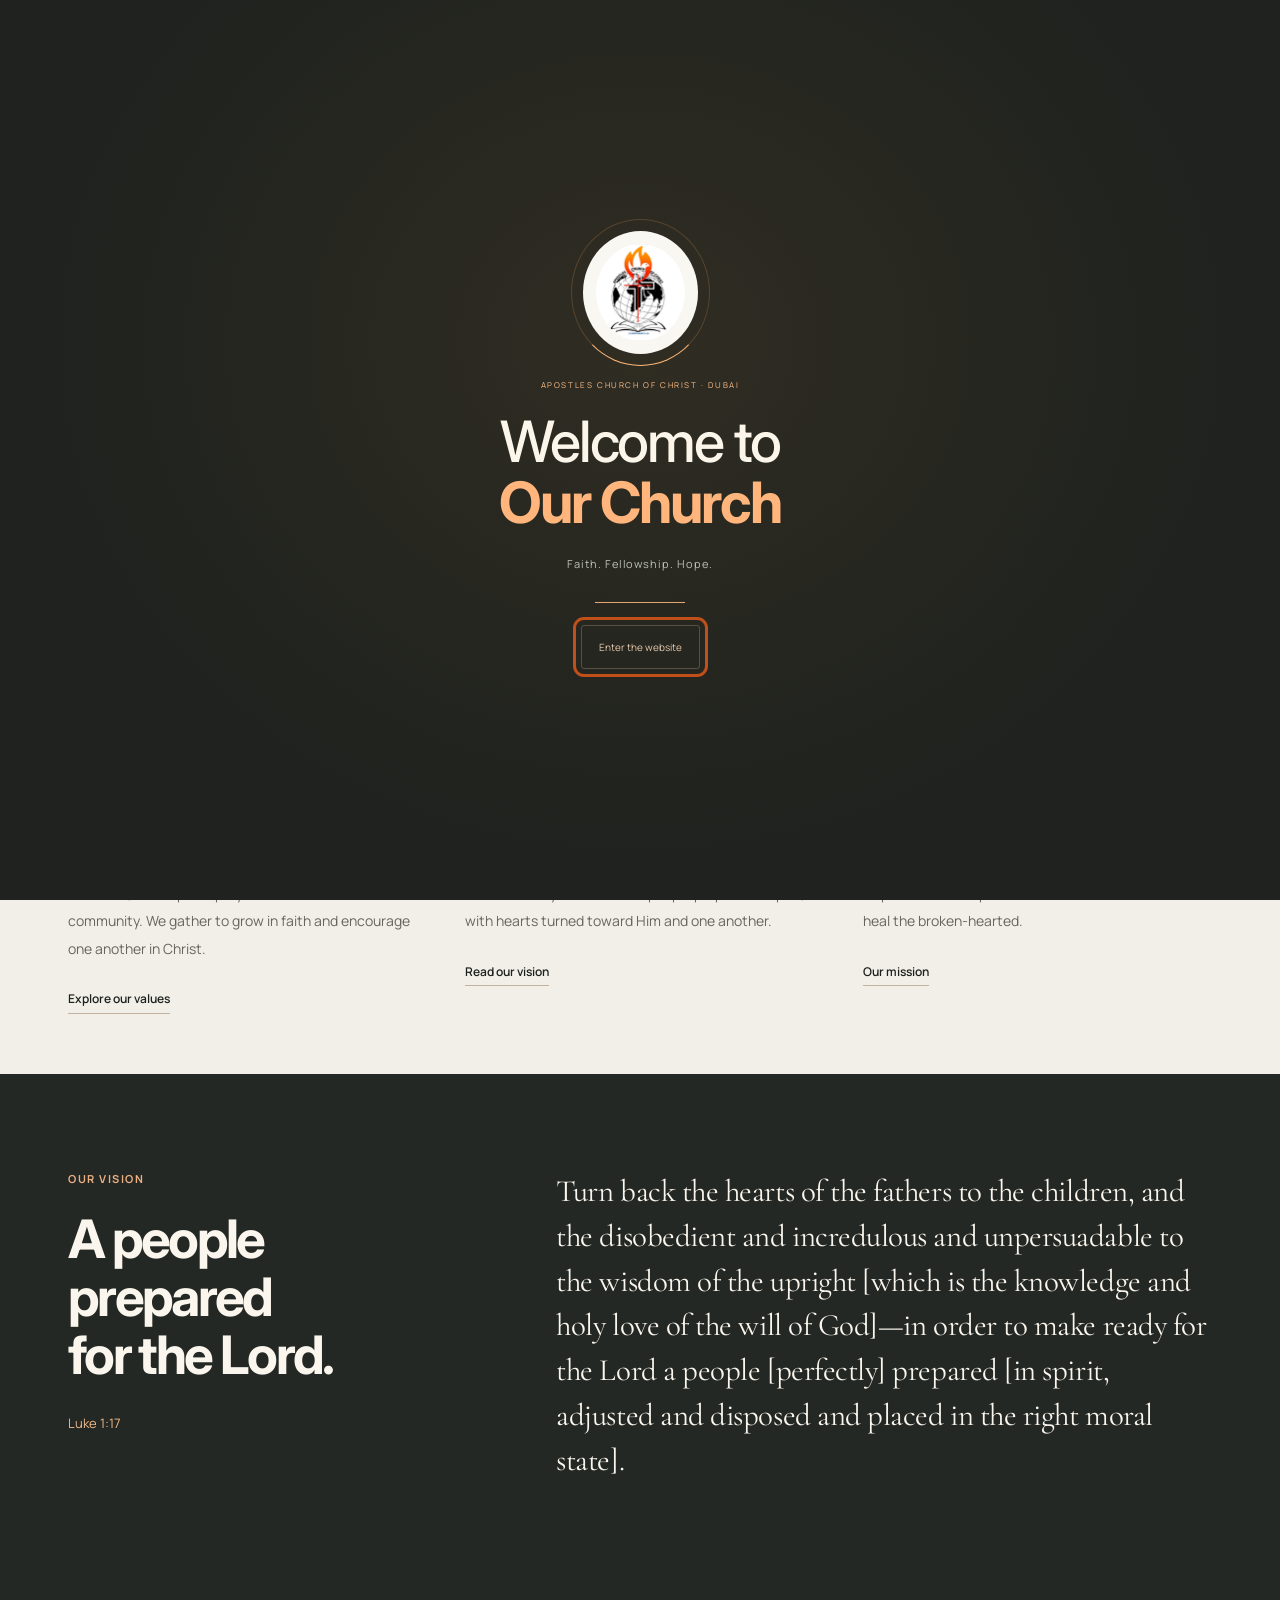
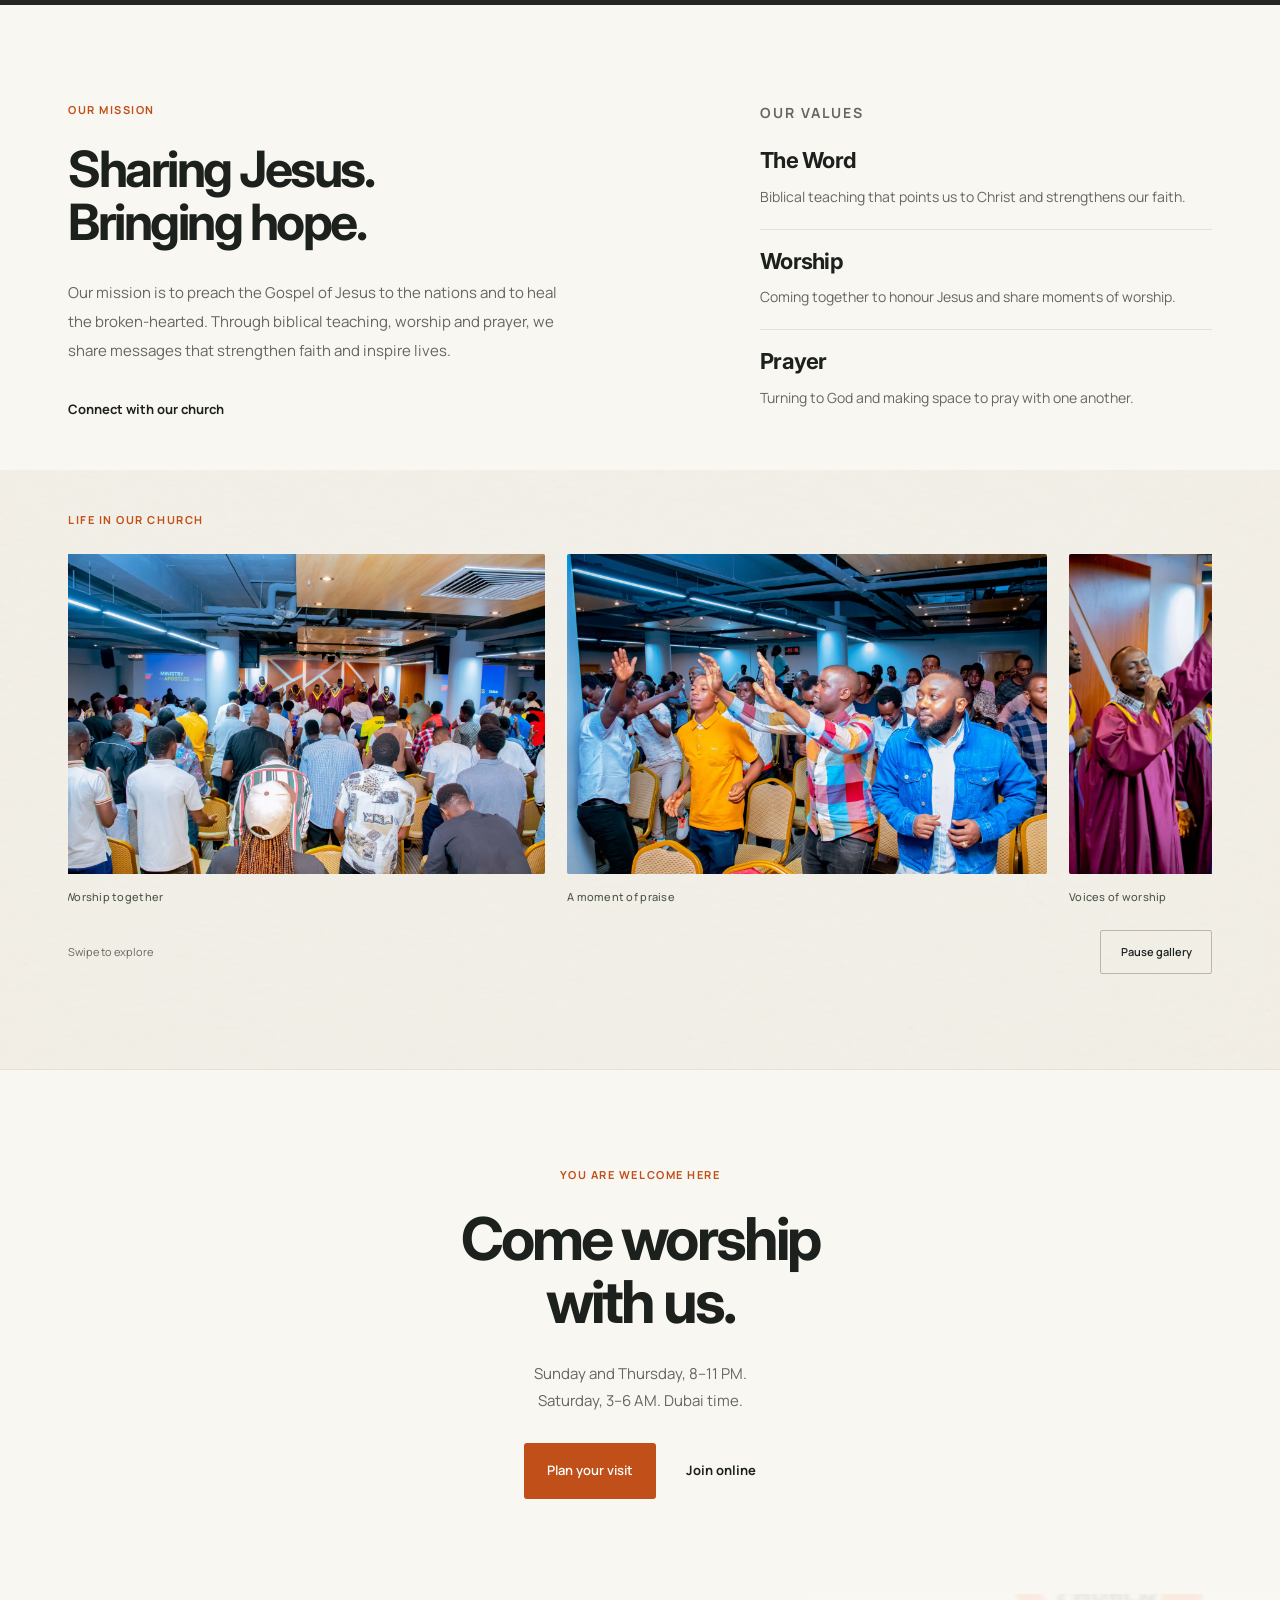
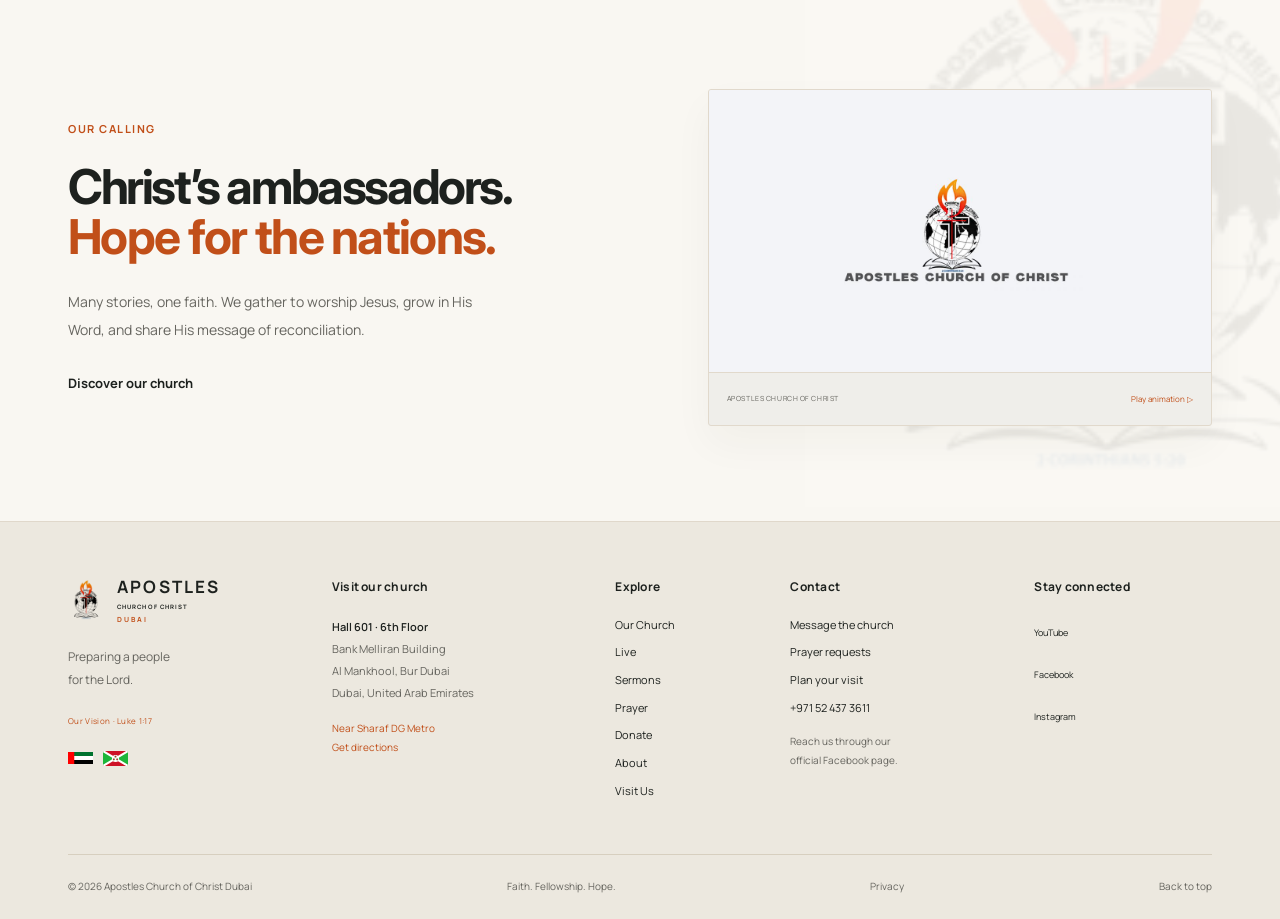
==== commit 9c275ab4: "Add files via upload" ====
--- a/about.html
+++ b/about.html
@@ -1,8 +1,8 @@
 <!doctype html>
-<html lang="en"><head><meta charset="utf-8"><meta name="viewport" content="width=device-width,initial-scale=1,viewport-fit=cover"><title>About Us — Apostles Church of Christ Dubai</title><meta name="description" content="Meet Apostles Church of Christ Dubai. Our values, mission and vision from Luke 1:17: preparing a people for the Lord."><meta name="theme-color" content="#f9f7f2"><meta property="og:title" content="About Us — Apostles Church of Christ Dubai"><meta property="og:description" content="Meet Apostles Church of Christ Dubai. Our values, mission and vision from Luke 1:17: preparing a people for the Lord."><meta property="og:type" content="website"><link rel="icon" href="assets/logo.png"><link rel="stylesheet" href="assets/fonts.css"><link rel="stylesheet" href="styles.css"><link rel="stylesheet" href="mobile.css?v=20261015-2"><script src="config.js" defer></script><script src="welcome.js" defer></script><script src="live-status.js" defer></script><script src="app.js" defer></script><script src="schedule.js" defer></script><script src="church.js?v=20261015-2" defer></script><script src="gallery.js" defer></script><script src="mobile.js?v=20261015-2" defer></script></head><body id="top" data-page="about"><div class="welcome-intro" id="welcome-intro" role="dialog" aria-modal="true" aria-labelledby="welcome-title" hidden><div class="welcome-glow" aria-hidden="true"></div><div class="welcome-inner"><div class="welcome-logo"><span class="welcome-ring" aria-hidden="true"></span><img src="assets/logo.png" width="180" height="192" alt=""></div><p class="welcome-eyebrow">APOSTLES CHURCH OF CHRIST · DUBAI</p><h2 id="welcome-title">Welcome to<br><em>Our Church</em></h2><p class="welcome-tagline">Faith. Fellowship. Hope.</p><span class="welcome-progress" aria-hidden="true"></span><button id="welcome-skip" type="button">Enter the website </button></div></div><a class="skip-link" href="#main">Skip to content</a><div class="topline"><span>Christ’s ambassadors. A church for the nations.</span><a href="visit.html">Sunday &amp; Thursday · 8 PM </a></div>
-    <header class="header"><div class="header-brand"><a class="brand" href="index.html" aria-label="Apostles Church of Christ Dubai home"><img src="assets/logo.png" width="54" height="58" alt="Apostles Church of Christ logo"><span>APOSTLES<span class="brand-small">CHURCH OF CHRIST <b>DUBAI</b></span></span></a></div><button class="menu-toggle" aria-controls="navigation" aria-expanded="false" aria-label="Open menu"><span></span><span></span></button><nav id="navigation" aria-label="Main navigation"><a href="index.html">Our Church</a><a href="live.html">Live</a><a href="sermons.html">Sermons</a><a href="prayer.html">Prayer</a><a href="donate.html">Donate</a><a href="about.html" aria-current="page">About</a><div class="mobile-nav-panel"><p class="mobile-menu-label">WELCOME HOME</p><div class="mobile-menu-links"><a class="mobile-menu-link" href="index.html">Home</a><a class="mobile-menu-link is-current" href="about.html" aria-current="page">About Us</a><a class="mobile-menu-link" href="about.html#our-values">Our Beliefs</a><a class="mobile-menu-link" href="index.html#service-times">Services</a><a class="mobile-menu-link" href="sermons.html">Sermons</a><a class="mobile-menu-link" href="index.html#events">Events</a><a class="mobile-menu-link" href="index.html#church-gallery">Gallery</a><a class="mobile-menu-link" href="live.html">Live Stream</a><a class="mobile-menu-link" href="index.html#get-involved">Get Involved</a><a class="mobile-menu-link" href="index.html#contact">Contact</a></div><a class="button mobile-nav-visit" href="visit.html">Plan Your Visit</a><p class="mobile-menu-note">A place to belong. A faith to live.</p></div></nav><a class="header-visit" href="visit.html"> Visit us </a></header><main id="main"><section class="about-editorial wrap"><div class="about-editorial-copy"><p class="eyebrow" data-reveal>ABOUT OUR CHURCH</p><h1 data-reveal>A church<br>for the<br><span>nations.</span></h1><p class="about-editorial-lead" data-reveal>Apostles Church of Christ Dubai.</p><p data-reveal>We gather around the hope we find in Jesus, growing in His Word and sharing His love with one another.</p><div class="actions" data-reveal><a class="button" href="visit.html">Join a gathering</a><a class="text-link" href="#our-vision">Our vision</a></div></div><figure class="about-editorial-photo" data-reveal><picture class="responsive-photo"><source media="(max-width: 767px)" type="image/webp" srcset="assets/mobile/pastor-360.webp 360w, assets/mobile/pastor-529.webp 529w" sizes="calc(100vw - 36px)"><img src="assets/pastor.webp" alt="Pastor Richard Mugisha" width="529" height="659" fetchpriority="high"></picture><figcaption>Pastor Richard Mugisha</figcaption></figure></section>
+<html lang="en"><head><meta charset="utf-8"><meta name="viewport" content="width=device-width,initial-scale=1,viewport-fit=cover"><title>About Us — Apostles Church of Christ Dubai</title><meta name="description" content="Meet Apostles Church of Christ Dubai. Our values, mission and vision from Luke 1:17: preparing a people for the Lord."><meta name="theme-color" content="#f9f7f2"><meta property="og:title" content="About Us — Apostles Church of Christ Dubai"><meta property="og:description" content="Meet Apostles Church of Christ Dubai. Our values, mission and vision from Luke 1:17: preparing a people for the Lord."><meta property="og:type" content="website"><link rel="icon" href="assets/logo.png"><link rel="stylesheet" href="assets/fonts.css"><link rel="stylesheet" href="styles.css"><link rel="stylesheet" href="mobile.css?v=20261015-3"><script src="config.js" defer></script><script src="welcome.js" defer></script><script src="live-status.js" defer></script><script src="app.js" defer></script><script src="schedule.js" defer></script><script src="church.js?v=20261015-3" defer></script><script src="gallery.js" defer></script><script src="mobile.js?v=20261015-3" defer></script></head><body id="top" data-page="about"><div class="welcome-intro" id="welcome-intro" role="dialog" aria-modal="true" aria-labelledby="welcome-title" hidden><div class="welcome-glow" aria-hidden="true"></div><div class="welcome-inner"><div class="welcome-logo"><span class="welcome-ring" aria-hidden="true"></span><img src="assets/logo.png" width="180" height="192" alt=""></div><p class="welcome-eyebrow">APOSTLES CHURCH OF CHRIST · DUBAI</p><h2 id="welcome-title">Welcome to<br><em>Our Church</em></h2><p class="welcome-tagline">Faith. Fellowship. Hope.</p><span class="welcome-progress" aria-hidden="true"></span><button id="welcome-skip" type="button">Enter the website </button></div></div><a class="skip-link" href="#main">Skip to content</a><div class="topline"><span>Christ’s ambassadors. A church for the nations.</span><a href="visit.html">Sunday &amp; Thursday · 8 PM </a></div>
+    <header class="header"><div class="header-brand"><a class="brand" href="index.html" aria-label="Apostles Church of Christ Dubai home"><img src="assets/logo.png" width="54" height="58" alt="Apostles Church of Christ logo"><span>APOSTLES<span class="brand-small">CHURCH OF CHRIST <b>DUBAI</b></span></span></a></div><button class="menu-toggle" aria-controls="navigation" aria-expanded="false" aria-label="Open menu"><span></span><span></span></button><nav id="navigation" aria-label="Main navigation"><a href="index.html">Our Church</a><a href="live.html">Live</a><a href="sermons.html">Sermons</a><a href="prayer.html">Prayer</a><a href="donate.html">Donate</a><a href="about.html" aria-current="page">About</a><div class="mobile-nav-panel"><p class="mobile-menu-label">WELCOME HOME</p><div class="mobile-menu-links"><a class="mobile-menu-link" href="index.html">Our Church</a><a class="mobile-menu-link" href="live.html">Live</a><a class="mobile-menu-link" href="sermons.html">Sermons</a><a class="mobile-menu-link" href="prayer.html">Prayer</a><a class="mobile-menu-link" href="donate.html">Donate</a><a class="mobile-menu-link is-current" href="about.html" aria-current="page">About</a></div><a class="button mobile-nav-visit" href="visit.html">Visit Us</a><p class="mobile-menu-note">A place to belong. A faith to live.</p></div></nav><a class="header-visit" href="visit.html"> Visit Us </a></header><main id="main"><section class="about-editorial wrap"><div class="about-editorial-copy"><p class="eyebrow" data-reveal>ABOUT OUR CHURCH</p><h1 data-reveal>A church for the <span>nations.</span></h1><p class="about-editorial-lead" data-reveal>Apostles Church of Christ Dubai.</p><p data-reveal>We gather around the hope we find in Jesus, growing in His Word and sharing His love with one another.</p><div class="actions" data-reveal><a class="button" href="visit.html">Join a gathering</a></div></div><figure class="about-editorial-photo" data-reveal><picture class="responsive-photo"><source media="(max-width: 767px)" type="image/webp" srcset="assets/mobile/pastor-360.webp 360w, assets/mobile/pastor-529.webp 529w" sizes="calc(100vw - 36px)"><img src="assets/pastor.webp" alt="Pastor Richard Mugisha" width="529" height="659" fetchpriority="high"></picture><figcaption>Pastor Richard Mugisha</figcaption></figure></section>
     <section class="church-foundations section" id="our-foundations"><div class="wrap foundations-grid"><article data-reveal><h2>Our Values</h2><p>The Word, worship and prayer are at the heart of our community. We gather to grow in faith and encourage one another in Christ.</p><a class="foundation-link" href="#our-values">Explore our values</a></article><article data-reveal><h2>Our Vision</h2><p>To make ready for the Lord a people prepared in spirit, with hearts turned toward Him and one another.</p><a class="foundation-link" href="#our-vision">Read our vision</a></article><article data-reveal><h2>Our Mission</h2><p>To preach the Gospel of Jesus to the nations and to heal the broken-hearted.</p><a class="foundation-link" href="#our-mission">Our mission</a></article></div></section>
-    <section class="church-vision section" id="our-vision"><div class="wrap vision-layout"><div class="vision-heading" data-reveal><p class="eyebrow">OUR VISION</p><h2>A people<br>prepared<br>for the Lord.</h2><p class="vision-book">Luke 1:17</p></div><div class="vision-scripture" data-reveal><blockquote>Turn back the hearts of the fathers to the children, and the disobedient and incredulous and unpersuadable to the wisdom of the upright [which is the knowledge and holy love of the will of God]—in order to make ready for the Lord a people [perfectly] prepared [in spirit, adjusted and disposed and placed in the right moral state].</blockquote><p class="vision-reference">Luke 1:17 · Amplified Bible, Classic Edition</p><p class="vision-cross-references">Isaiah 40:3 · Malachi 4:5–6</p><a class="text-link" href="https://www.biblegateway.com/passage/?search=Luke%201%3A17&amp;version=AMPC" target="_blank" rel="noopener noreferrer">Read the passage</a><p class="vision-credit">AMPC. Copyright © 1954, 1958, 1962, 1964, 1965, 1987 by The Lockman Foundation.</p></div></div></section>
+    <section class="church-vision section" id="our-vision"><div class="wrap vision-layout"><div class="vision-heading" data-reveal><p class="eyebrow">OUR VISION</p><h2>A people<br>prepared<br>for the Lord.</h2><p class="vision-book">Luke 1:17</p></div><div class="vision-scripture" data-reveal><blockquote>Turn back the hearts of the fathers to the children, and the disobedient and incredulous and unpersuadable to the wisdom of the upright [which is the knowledge and holy love of the will of God]—in order to make ready for the Lord a people [perfectly] prepared [in spirit, adjusted and disposed and placed in the right moral state].</blockquote></div></div></section>
     <section class="church-purpose section wrap"><div class="church-mission" id="our-mission" data-reveal><p class="eyebrow">OUR MISSION</p><h2>Sharing Jesus.<br>Bringing hope.</h2><p>Our mission is to preach the Gospel of Jesus to the nations and to heal the broken-hearted. Through biblical teaching, worship and prayer, we share messages that strengthen faith and inspire lives.</p><a class="text-link" href="https://www.instagram.com/apostles_church_of_christ/" target="_blank" rel="noopener noreferrer">Connect with our church</a></div><div class="church-values" id="our-values" data-reveal><p class="eyebrow">OUR VALUES</p><article><h3>The Word</h3><p>Biblical teaching that points us to Christ and strengthens our faith.</p></article><article><h3>Worship</h3><p>Coming together to honour Jesus and share moments of worship.</p></article><article><h3>Prayer</h3><p>Turning to God and making space to pray with one another.</p></article></div></section>
-    <section class="church-gallery section" id="church-gallery"><div class="wrap"><div class="section-heading"><div><p class="eyebrow" data-reveal>LIFE IN OUR CHURCH</p><h2 data-reveal>Our church<br>in pictures.</h2></div><a class="text-link" href="https://www.instagram.com/apostles_church_of_christ/" target="_blank" rel="noopener noreferrer">Follow us on Instagram</a></div><div class="gallery-shell" data-gallery data-gallery-mode="continuous"><div class="gallery-viewport" id="gallery-viewport" tabindex="0" role="region" aria-label="Church photographs. Swipe left or right to explore."><div class="gallery-track"><div class="gallery-sequence"><figure class="gallery-slide"><picture class="responsive-photo"><source media="(max-width: 767px)" type="image/webp" srcset="assets/mobile/worship-hall-360.webp 360w, assets/mobile/worship-hall-640.webp 640w, assets/mobile/worship-hall-960.webp 960w" sizes="calc(100vw - 36px)"><img src="assets/gallery/worship-hall.jpg" alt="The church congregation worshipping with the choir at the front of the hall" width="1536" height="1024" loading="lazy" decoding="async" draggable="false"></picture><figcaption>Worship together</figcaption></figure><figure class="gallery-slide"><picture class="responsive-photo"><source media="(max-width: 767px)" type="image/webp" srcset="assets/mobile/congregation-praise-360.webp 360w, assets/mobile/congregation-praise-640.webp 640w, assets/mobile/congregation-praise-960.webp 960w" sizes="calc(100vw - 36px)"><img src="assets/gallery/congregation-praise.jpg" alt="Members of the congregation worshipping with hands raised" width="1536" height="1024" loading="lazy" decoding="async" draggable="false"></picture><figcaption>A moment of praise</figcaption></figure><figure class="gallery-slide gallery-portrait"><picture class="responsive-photo"><source media="(max-width: 767px)" type="image/webp" srcset="assets/mobile/choir-singer-360.webp 360w, assets/mobile/choir-singer-640.webp 640w, assets/mobile/choir-singer-960.webp 960w" sizes="calc(100vw - 36px)"><img src="assets/gallery/choir-singer.jpg" alt="A choir singer holding a microphone and raising his hand during worship" width="1024" height="1536" loading="lazy" decoding="async" draggable="false"></picture><figcaption>Voices of worship</figcaption></figure><figure class="gallery-slide"><picture class="responsive-photo"><source media="(max-width: 767px)" type="image/webp" srcset="assets/mobile/choir-monochrome-360.webp 360w, assets/mobile/choir-monochrome-640.webp 640w, assets/mobile/choir-monochrome-960.webp 960w" sizes="calc(100vw - 36px)"><img src="assets/gallery/choir-monochrome.jpg" alt="Black and white photograph of the church choir singing before the congregation" width="1536" height="1024" loading="lazy" decoding="async" draggable="false"></picture><figcaption>Our church choir</figcaption></figure><figure class="gallery-slide"><picture class="responsive-photo"><source media="(max-width: 767px)" type="image/webp" srcset="assets/mobile/congregation-worship-360.webp 360w, assets/mobile/congregation-worship-640.webp 640w, assets/mobile/congregation-worship-960.webp 960w" sizes="calc(100vw - 36px)"><img src="assets/gallery/congregation-worship.jpg" alt="The congregation singing and worshipping together" width="1536" height="1024" loading="lazy" decoding="async" draggable="false"></picture><figcaption>Gathered in faith</figcaption></figure><figure class="gallery-slide"><picture class="responsive-photo"><source media="(max-width: 767px)" type="image/webp" srcset="assets/mobile/choir-gathering-360.webp 360w, assets/mobile/choir-gathering-640.webp 640w, assets/mobile/choir-gathering-960.webp 960w" sizes="calc(100vw - 36px)"><img src="assets/gallery/choir-gathering.jpg" alt="The choir leading worship in front of the church congregation" width="1536" height="1024" loading="lazy" decoding="async" draggable="false"></picture><figcaption>Worship and fellowship</figcaption></figure><figure class="gallery-slide"><picture class="responsive-photo"><source media="(max-width: 767px)" type="image/webp" srcset="assets/mobile/congregation-seated-360.webp 360w, assets/mobile/congregation-seated-640.webp 640w, assets/mobile/congregation-seated-960.webp 960w" sizes="calc(100vw - 36px)"><img src="assets/gallery/congregation-seated.jpg" alt="The congregation seated together during a church gathering" width="1536" height="1024" loading="lazy" decoding="async" draggable="false"></picture><figcaption>Life in our church</figcaption></figure></div></div></div><div class="gallery-toolbar"><p class="gallery-position"><span>Swipe to explore</span></p><div class="gallery-controls"><button type="button" data-gallery-pause aria-controls="gallery-viewport" hidden>Pause gallery</button></div></div></div></div></section>
-    <section class="about-invitation section"><div class="wrap"><p class="eyebrow" data-reveal>YOU ARE WELCOME HERE</p><h2 data-reveal>Come worship<br>with us.</h2><p data-reveal>Sunday and Thursday, 8–11 PM.<br>Saturday, 3–6 AM. Dubai time.</p><div class="actions" data-reveal><a class="button" href="visit.html">Plan your visit</a><a class="text-link" href="live.html">Join online</a></div></div></section><section class="identity-section section" id="our-calling"><div class="identity-bg" aria-hidden="true"><img class="rotating-logo" src="assets/logo.png" alt="" width="180" height="192"><div class="orbit orbit-one"></div><div class="orbit orbit-two"></div></div><div class="wrap identity-grid"><div><p class="eyebrow">OUR CALLING</p><h2>Christ’s ambassadors.<br><em>Hope for the nations.</em></h2><p>Many stories, one faith. We gather to worship Jesus, grow in His Word, and share His message of reconciliation.</p><a class="text-link" href="about.html">Discover our church </a></div><div class="identity-video"><video id="brand-loop" data-src="assets/intro.mp4" muted loop autoplay playsinline preload="none" poster="assets/intro-poster.jpg" aria-label="Animated church logo"></video><div class="identity-video-caption"><span>APOSTLES CHURCH OF CHRIST</span><button id="pause-brand" aria-label="Pause logo animation">Pause animation Ⅱ</button></div></div></div></section></main><footer class="footer-new"><div class="wrap"><div class="footer-grid"><div class="footer-brand"><a class="brand" href="index.html" aria-label="Apostles Church of Christ Dubai home"><img src="assets/logo.png" width="54" height="58" alt="Apostles Church of Christ logo"><span>APOSTLES<span class="brand-small">CHURCH OF CHRIST <b>DUBAI</b></span></span></a><p>Preparing a people<br>for the Lord.</p><a class="footer-scripture" href="about.html#our-vision">Our Vision · Luke 1:17</a><div class="footer-flags" aria-label="United Arab Emirates and Burundi"><img src="assets/flag-uae.svg" width="25" height="15" alt="United Arab Emirates flag" title="United Arab Emirates"><img src="assets/flag-burundi.svg" width="25" height="15" alt="Burundi flag" title="Burundi"></div></div><div class="footer-column"><h2>Visit our church</h2><address><strong>Hall 601 · 6th Floor</strong><br>Bank Melliran Building<br>Al Mankhool, Bur Dubai<br>Dubai, United Arab Emirates</address><a class="footer-map" href="https://www.google.com/maps/search/?api=1&query=Bank+Melliran+Building+Al+Mankhool+Bur+Dubai" target="_blank" rel="noopener noreferrer">Near Sharaf DG Metro<br>Get directions</a></div><div class="footer-column"><h2>Explore</h2><a href="index.html">Our Church</a><a href="live.html">Live</a><a href="sermons.html">Sermons</a><a href="prayer.html">Prayer</a><a href="donate.html">Donate</a><a href="about.html">About</a><a href="visit.html">Visit Us</a></div><div class="footer-column"><h2>Contact</h2><a href="https://www.facebook.com/apostlesdubai/" target="_blank" rel="noopener noreferrer">Message the church</a><a href="prayer.html">Prayer requests</a><a href="visit.html">Plan your visit</a><a class="configured-email" hidden></a><a class="configured-phone" href="tel:+971524373611">+971 52 437 3611</a><p>Reach us through our<br>official Facebook page.</p></div><div class="footer-column"><h2>Stay connected</h2><a class="social-pill" href="https://www.youtube.com/@Apostleschurchofchristdubai" target="_blank" rel="noopener noreferrer">YouTube</a><a class="social-pill" href="https://www.facebook.com/apostlesdubai/" target="_blank" rel="noopener noreferrer">Facebook</a><a class="social-pill" href="https://www.instagram.com/apostles_church_of_christ/" target="_blank" rel="noopener noreferrer">Instagram</a></div></div><div class="mobile-only mobile-footer"><a class="mobile-footer-title" href="index.html"><img src="assets/logo.png" width="36" height="39" alt=""><span>Apostles Church of Christ<strong>Dubai</strong></span></a><p class="mobile-footer-address">Hall 601 · 6th Floor<br>Al Mankhool, Bur Dubai</p><div class="mobile-footer-contact"><a href="https://www.google.com/maps/search/?api=1&amp;query=Bank+Melliran+Building+Al+Mankhool+Bur+Dubai" target="_blank" rel="noopener noreferrer">Get directions</a><a href="tel:+971524373611">+971 52 437 3611</a></div><div class="mobile-footer-social" aria-label="Church social media"><a href="https://www.youtube.com/@Apostleschurchofchristdubai" target="_blank" rel="noopener noreferrer">YouTube</a><a href="https://www.facebook.com/apostlesdubai/" target="_blank" rel="noopener noreferrer">Facebook</a><a href="https://www.instagram.com/apostles_church_of_christ/" target="_blank" rel="noopener noreferrer">Instagram</a></div><details class="mobile-footer-more"><summary>Church links</summary><div><a href="index.html">Our Church</a><a href="live.html">Live</a><a href="sermons.html">Sermons</a><a href="prayer.html">Prayer</a><a href="donate.html">Donate</a><a href="about.html">About</a><a href="visit.html">Visit Us</a></div></details><div class="mobile-footer-flags" aria-label="United Arab Emirates and Burundi"><img src="assets/flag-uae.svg" width="22" height="13" alt="United Arab Emirates"><img src="assets/flag-burundi.svg" width="22" height="13" alt="Burundi"></div></div><div class="footer-bottom"><span>© <span id="year">2026</span> Apostles Church of Christ Dubai</span><span>Faith. Fellowship. Hope.</span><button class="subtle-link" id="privacy-open">Privacy</button><a href="#top">Back to top</a></div></div></footer><div class="toast" id="toast" role="status" aria-live="polite"></div><dialog id="video-dialog" class="video-dialog" aria-labelledby="video-dialog-title"><div class="dialog-bar"><h2 id="video-dialog-title">Worship Vibe</h2><button class="close-dialog" aria-label="Close video">Close</button></div><div id="dialog-player"></div><p>Having trouble playing? <a href="https://www.youtube.com/watch?v=G9IpNCJlAVc" target="_blank" rel="noopener noreferrer">Watch on YouTube </a></p></dialog><dialog id="privacy-dialog" class="privacy-dialog" aria-labelledby="privacy-title"><div class="dialog-bar"><h2 id="privacy-title">Your privacy</h2><button class="close-dialog" aria-label="Close privacy notice">Close</button></div><p>This website does not use analytics, advertising cookies or accounts. Prayer drafts stay in this page’s memory and are cleared when you leave or reload. They are not sent or stored by this website. A temporary browser-tab flag remembers that you have seen the welcome animation; it contains no personal information.</p><p>A prayer request is shared only when you copy it and choose to send it yourself through the church’s Facebook page. The daily NIV verse connects to Bible Gateway automatically. Any configured donation checkout belongs to its external provider; this website does not process payments.</p><p>When the live API is activated, the Live page checks broadcast availability and can load a public YouTube player automatically, initially muted. Other YouTube players connect when you choose to play. The mobile location map connects to Google only after you select Show our location on the map. YouTube, Facebook and payment providers use their own privacy policies. The church introduction, images and fonts are hosted with this website.</p></dialog><noscript><div class="noscript">The video controls and prayer draft need JavaScript. You can still read our church information and visit <a href="https://www.youtube.com/@Apostleschurchofchristdubai">YouTube</a> or <a href="https://www.facebook.com/apostlesdubai/">Facebook</a>.</div></noscript></body></html>+    <section class="church-gallery section" id="church-gallery" aria-label="Church photographs. Swipe left or right to explore."><div class="wrap"><div class="section-heading"><div><p class="eyebrow" data-reveal>LIFE IN OUR CHURCH</p></div></div><div class="gallery-shell" data-gallery data-gallery-mode="continuous"><div class="gallery-viewport" id="gallery-viewport" tabindex="0" role="region" aria-label="Church photographs. Swipe left or right to explore."><div class="gallery-track"><div class="gallery-sequence"><figure class="gallery-slide"><picture class="responsive-photo"><source media="(max-width: 767px)" type="image/webp" srcset="assets/mobile/worship-hall-360.webp 360w, assets/mobile/worship-hall-640.webp 640w, assets/mobile/worship-hall-960.webp 960w" sizes="calc(100vw - 36px)"><img src="assets/gallery/worship-hall.jpg" alt="The church congregation worshipping with the choir at the front of the hall" width="1536" height="1024" loading="lazy" decoding="async" draggable="false"></picture><figcaption>Worship together</figcaption></figure><figure class="gallery-slide"><picture class="responsive-photo"><source media="(max-width: 767px)" type="image/webp" srcset="assets/mobile/congregation-praise-360.webp 360w, assets/mobile/congregation-praise-640.webp 640w, assets/mobile/congregation-praise-960.webp 960w" sizes="calc(100vw - 36px)"><img src="assets/gallery/congregation-praise.jpg" alt="Members of the congregation worshipping with hands raised" width="1536" height="1024" loading="lazy" decoding="async" draggable="false"></picture><figcaption>A moment of praise</figcaption></figure><figure class="gallery-slide gallery-portrait"><picture class="responsive-photo"><source media="(max-width: 767px)" type="image/webp" srcset="assets/mobile/choir-singer-360.webp 360w, assets/mobile/choir-singer-640.webp 640w, assets/mobile/choir-singer-960.webp 960w" sizes="calc(100vw - 36px)"><img src="assets/gallery/choir-singer.jpg" alt="A choir singer holding a microphone and raising his hand during worship" width="1024" height="1536" loading="lazy" decoding="async" draggable="false"></picture><figcaption>Voices of worship</figcaption></figure><figure class="gallery-slide"><picture class="responsive-photo"><source media="(max-width: 767px)" type="image/webp" srcset="assets/mobile/choir-monochrome-360.webp 360w, assets/mobile/choir-monochrome-640.webp 640w, assets/mobile/choir-monochrome-960.webp 960w" sizes="calc(100vw - 36px)"><img src="assets/gallery/choir-monochrome.jpg" alt="Black and white photograph of the church choir singing before the congregation" width="1536" height="1024" loading="lazy" decoding="async" draggable="false"></picture><figcaption>Our church choir</figcaption></figure><figure class="gallery-slide"><picture class="responsive-photo"><source media="(max-width: 767px)" type="image/webp" srcset="assets/mobile/congregation-worship-360.webp 360w, assets/mobile/congregation-worship-640.webp 640w, assets/mobile/congregation-worship-960.webp 960w" sizes="calc(100vw - 36px)"><img src="assets/gallery/congregation-worship.jpg" alt="The congregation singing and worshipping together" width="1536" height="1024" loading="lazy" decoding="async" draggable="false"></picture><figcaption>Gathered in faith</figcaption></figure><figure class="gallery-slide"><picture class="responsive-photo"><source media="(max-width: 767px)" type="image/webp" srcset="assets/mobile/choir-gathering-360.webp 360w, assets/mobile/choir-gathering-640.webp 640w, assets/mobile/choir-gathering-960.webp 960w" sizes="calc(100vw - 36px)"><img src="assets/gallery/choir-gathering.jpg" alt="The choir leading worship in front of the church congregation" width="1536" height="1024" loading="lazy" decoding="async" draggable="false"></picture><figcaption>Worship and fellowship</figcaption></figure><figure class="gallery-slide"><picture class="responsive-photo"><source media="(max-width: 767px)" type="image/webp" srcset="assets/mobile/congregation-seated-360.webp 360w, assets/mobile/congregation-seated-640.webp 640w, assets/mobile/congregation-seated-960.webp 960w" sizes="calc(100vw - 36px)"><img src="assets/gallery/congregation-seated.jpg" alt="The congregation seated together during a church gathering" width="1536" height="1024" loading="lazy" decoding="async" draggable="false"></picture><figcaption>Life in our church</figcaption></figure></div></div></div><div class="gallery-toolbar"><p class="gallery-position">Swipe to explore</p><div class="gallery-controls"><button type="button" data-gallery-pause aria-controls="gallery-viewport" hidden>Pause gallery</button></div></div></div></div></section>
+    <section class="about-invitation section"><div class="wrap"><p class="eyebrow" data-reveal>YOU ARE WELCOME HERE</p><h2 data-reveal>Come worship<br>with us.</h2><p data-reveal>Sunday and Thursday, 8–11 PM.<br>Saturday, 3–6 AM. Dubai time.</p><div class="actions" data-reveal><a class="button" href="visit.html">Plan your visit</a><a class="text-link" href="live.html">Join online</a></div></div></section><section class="identity-section section" id="our-calling"><div class="identity-bg" aria-hidden="true"><img class="rotating-logo" src="assets/logo.png" alt="" width="180" height="192"><div class="orbit orbit-one"></div><div class="orbit orbit-two"></div></div><div class="wrap identity-grid"><div><p class="eyebrow">OUR CALLING</p><h2>Christ’s ambassadors.<br><em>Hope for the nations.</em></h2><p>Many stories, one faith. We gather to worship Jesus, grow in His Word, and share His message of reconciliation.</p><a class="text-link" href="about.html">Discover our church </a></div><div class="identity-video"><video id="brand-loop" data-src="assets/intro.mp4" muted loop autoplay playsinline preload="none" poster="assets/intro-poster.jpg" aria-label="Animated church logo"></video><div class="identity-video-caption"><span>APOSTLES CHURCH OF CHRIST</span><button id="pause-brand" aria-label="Pause logo animation">Pause animation Ⅱ</button></div></div></div></section></main><footer class="footer-new"><div class="wrap"><div class="footer-grid"><div class="footer-brand"><a class="brand" href="index.html" aria-label="Apostles Church of Christ Dubai home"><img src="assets/logo.png" width="54" height="58" alt="Apostles Church of Christ logo"><span>APOSTLES<span class="brand-small">CHURCH OF CHRIST <b>DUBAI</b></span></span></a><p>Preparing a people<br>for the Lord.</p><a class="footer-scripture" href="about.html#our-vision">Our Vision · Luke 1:17</a><div class="footer-flags" aria-label="United Arab Emirates and Burundi"><img src="assets/flag-uae.svg" width="25" height="15" alt="United Arab Emirates flag" title="United Arab Emirates"><img src="assets/flag-burundi.svg" width="25" height="15" alt="Burundi flag" title="Burundi"></div></div><div class="footer-column"><h2>Visit our church</h2><address><strong>Hall 601 · 6th Floor</strong><br>Bank Melliran Building<br>Al Mankhool, Bur Dubai<br>Dubai, United Arab Emirates</address><a class="footer-map" href="https://www.google.com/maps/search/?api=1&query=Bank+Melliran+Building+Al+Mankhool+Bur+Dubai" target="_blank" rel="noopener noreferrer">Near Sharaf DG Metro<br>Get directions</a></div><div class="footer-column"><h2>Explore</h2><a href="index.html">Our Church</a><a href="live.html">Live</a><a href="sermons.html">Sermons</a><a href="prayer.html">Prayer</a><a href="donate.html">Donate</a><a href="about.html">About</a><a href="visit.html">Visit Us</a></div><div class="footer-column"><h2>Contact</h2><a href="https://www.facebook.com/apostlesdubai/" target="_blank" rel="noopener noreferrer">Message the church</a><a href="prayer.html">Prayer requests</a><a href="visit.html">Plan your visit</a><a class="configured-email" hidden></a><a class="configured-phone" href="tel:+971524373611">+971 52 437 3611</a><p>Reach us through our<br>official Facebook page.</p></div><div class="footer-column"><h2>Stay connected</h2><a class="social-pill" href="https://www.youtube.com/@Apostleschurchofchristdubai" target="_blank" rel="noopener noreferrer">YouTube</a><a class="social-pill" href="https://www.facebook.com/apostlesdubai/" target="_blank" rel="noopener noreferrer">Facebook</a><a class="social-pill" href="https://www.instagram.com/apostles_church_of_christ/" target="_blank" rel="noopener noreferrer">Instagram</a></div></div><div class="mobile-only mobile-footer"><a class="mobile-footer-title" href="index.html"><img src="assets/logo.png" width="36" height="39" alt=""><span>Apostles Church of Christ<strong>Dubai</strong></span></a><p class="mobile-footer-address">Hall 601 · 6th Floor<br>Al Mankhool, Bur Dubai</p><div class="mobile-footer-contact"><a href="https://www.google.com/maps/search/?api=1&amp;query=Bank+Melliran+Building+Al+Mankhool+Bur+Dubai" target="_blank" rel="noopener noreferrer">Get directions</a><a href="tel:+971524373611">+971 52 437 3611</a></div><div class="mobile-footer-social" aria-label="Church social media"><a href="https://www.youtube.com/@Apostleschurchofchristdubai" target="_blank" rel="noopener noreferrer">YouTube</a><a href="https://www.facebook.com/apostlesdubai/" target="_blank" rel="noopener noreferrer">Facebook</a><a href="https://www.instagram.com/apostles_church_of_christ/" target="_blank" rel="noopener noreferrer">Instagram</a></div><details class="mobile-footer-more"><summary>Church links</summary><div><a href="index.html">Our Church</a><a href="live.html">Live</a><a href="sermons.html">Sermons</a><a href="prayer.html">Prayer</a><a href="donate.html">Donate</a><a href="about.html">About</a><a href="visit.html">Visit Us</a></div></details><div class="mobile-footer-flags" aria-label="United Arab Emirates and Burundi"><img src="assets/flag-uae.svg" width="22" height="13" alt="United Arab Emirates"><img src="assets/flag-burundi.svg" width="22" height="13" alt="Burundi"></div></div><div class="footer-bottom"><span>© <span id="year">2026</span> Apostles Church of Christ Dubai</span><span>Faith. Fellowship. Hope.</span><button class="subtle-link" id="privacy-open">Privacy</button><a href="#top">Back to top</a></div></div></footer><div class="toast" id="toast" role="status" aria-live="polite"></div><dialog id="video-dialog" class="video-dialog" aria-labelledby="video-dialog-title"><div class="dialog-bar"><h2 id="video-dialog-title">Worship Vibe</h2><button class="close-dialog" aria-label="Close video">Close</button></div><div id="dialog-player"></div><p>Having trouble playing? <a href="https://www.youtube.com/watch?v=G9IpNCJlAVc" target="_blank" rel="noopener noreferrer">Watch on YouTube </a></p></dialog><dialog id="privacy-dialog" class="privacy-dialog" aria-labelledby="privacy-title"><div class="dialog-bar"><h2 id="privacy-title">Your privacy</h2><button class="close-dialog" aria-label="Close privacy notice">Close</button></div><p>This website does not use analytics, advertising cookies or accounts. Prayer drafts stay in this page’s memory and are cleared when you leave or reload. They are not sent or stored by this website. A temporary browser-tab flag remembers that you have seen the welcome animation; it contains no personal information.</p><p>A prayer request is shared only when you copy it and choose to send it yourself through the church’s Facebook page. The daily NIV verse connects to Bible Gateway automatically. Any configured donation checkout belongs to its external provider; this website does not process payments.</p><p>When the live API is activated, the Live page checks broadcast availability and can load a public YouTube player automatically, initially muted. Other YouTube players connect when you choose to play. The mobile location map connects to Google only after you select Show our location on the map. YouTube, Facebook and payment providers use their own privacy policies. The church introduction, images and fonts are hosted with this website.</p><p><strong>Church Vision Scripture</strong></p><p>The supplied Luke 1:17 excerpt is from the Amplified Bible, Classic Edition (AMPC). Copyright © 1954, 1958, 1962, 1964, 1965, 1987 by The Lockman Foundation.</p></dialog><noscript><div class="noscript">The video controls and prayer draft need JavaScript. You can still read our church information and visit <a href="https://www.youtube.com/@Apostleschurchofchristdubai">YouTube</a> or <a href="https://www.facebook.com/apostlesdubai/">Facebook</a>.</div></noscript></body></html>
--- a/mobile.css
+++ b/mobile.css
@@ -1,4 +1,4 @@
-/* Mobile presentation is isolated here. Existing desktop stylesheet is unchanged. */
+/* Mobile presentation plus narrowly scoped shared corrections requested by the owner. The original desktop stylesheet is unchanged. */
 .mobile-only,.mobile-copy,.mobile-nav-panel{display:none}
 .responsive-photo{display:contents}
 @media (max-width:767px){
@@ -121,3 +121,45 @@
 @media (max-width:767px) and (prefers-reduced-motion:reduce){
  *,*::before,*::after{scroll-behavior:auto!important;animation:none!important;transition:none!important}.motion-ready [data-reveal]{opacity:1!important;transform:none!important}
 }
+
+/* Requested shared corrections: the same components on computer and phone. */
+.about-editorial-copy h1{max-inline-size:100%;text-align:start;text-wrap:balance}
+.about-editorial-copy>p,.welcome-copy>p,.church-purpose p{max-inline-size:100%;text-align:start;overflow-wrap:break-word}
+.about-editorial-copy .actions{align-items:stretch}
+.church-gallery .section-heading{margin-block-end:24px;gap:0}
+.church-gallery .section-heading .eyebrow{margin:0}
+.church-purpose{padding-block-end:40px}
+.church-gallery{padding-block-start:40px}
+.service-grid{gap:16px;border:0}
+.service-card,.service-card+.service-card{margin:0;padding:24px;border:1px solid #454e41;border-radius:14px}
+.service-clock{font-variant-numeric:tabular-nums}
+.online-side #watch-live,.online-side .facebook-live{display:flex;align-items:center;justify-content:center;inline-size:100%;max-inline-size:100%;min-block-size:50px;margin:0 0 12px;padding:15px 22px;text-align:center;text-decoration:none}
+.online-side .facebook-live:hover{background:#ffad75}
+@media (max-width:767px){
+ .service-card,.service-card+.service-card{padding:18px 16px 10px;border:1px solid var(--mobile-line);border-radius:16px}
+ .service-grid{gap:14px}
+ .service-section .service-heading .eyebrow{color:var(--orange)}
+ .service-section .service-heading>p,.service-section .next-service p{color:var(--mobile-muted)}
+ .service-card .service-clock>span{margin-inline:4px}
+ .church-gallery .gallery-slide img,.church-gallery .gallery-slide:first-child img{width:100%;height:auto;block-size:auto;aspect-ratio:4/3;object-fit:cover!important;object-position:center!important;border-radius:16px}
+ .church-gallery .gallery-slide figcaption{margin:0;padding:12px 14px}
+ .about-editorial-copy h1{font-size:36px!important;line-height:1.17!important;letter-spacing:-1px!important}
+ .about-editorial-copy .about-editorial-lead{margin-block:0 16px!important;font-size:18px!important;line-height:1.5!important}
+ .about-editorial-copy .actions{margin-block-start:24px}
+ .church-purpose{padding-block-end:24px}
+ .church-gallery{padding-block:32px 48px}
+ .church-gallery .section-heading{margin-block-end:20px}
+ .online-side #watch-live,.online-side .facebook-live{min-block-size:54px;padding:14px 18px;border-radius:14px;background:var(--orange);color:#fff;font-size:16px;font-weight:600;line-height:1.4}
+ .online-side .facebook-live:hover{background:#933910}
+}
+@media (min-width:768px) and (max-width:1050px){
+ .header #navigation>a{display:none}
+ .header #navigation .mobile-nav-panel{display:flex;flex-direction:column;inline-size:100%}
+ .header #navigation{max-block-size:calc(100vh - 85px);overflow-y:auto}
+ .header #navigation .mobile-menu-links{display:grid;gap:0}
+ .header #navigation .mobile-menu-link{display:flex;align-items:center;min-block-size:44px;padding:10px 0;border-block-end:1px solid var(--line);font-size:16px}
+ .header #navigation .mobile-nav-visit{display:flex;justify-content:center;min-block-size:50px;margin-block-start:18px}
+ .header #navigation a[aria-current=page]::after{content:none;display:none}
+ .mobile-menu-label{margin:0 0 12px;color:var(--orange);font-size:13px;letter-spacing:1px}
+ .mobile-menu-note{margin:16px 0 0;font-size:13px;color:var(--muted)}
+}
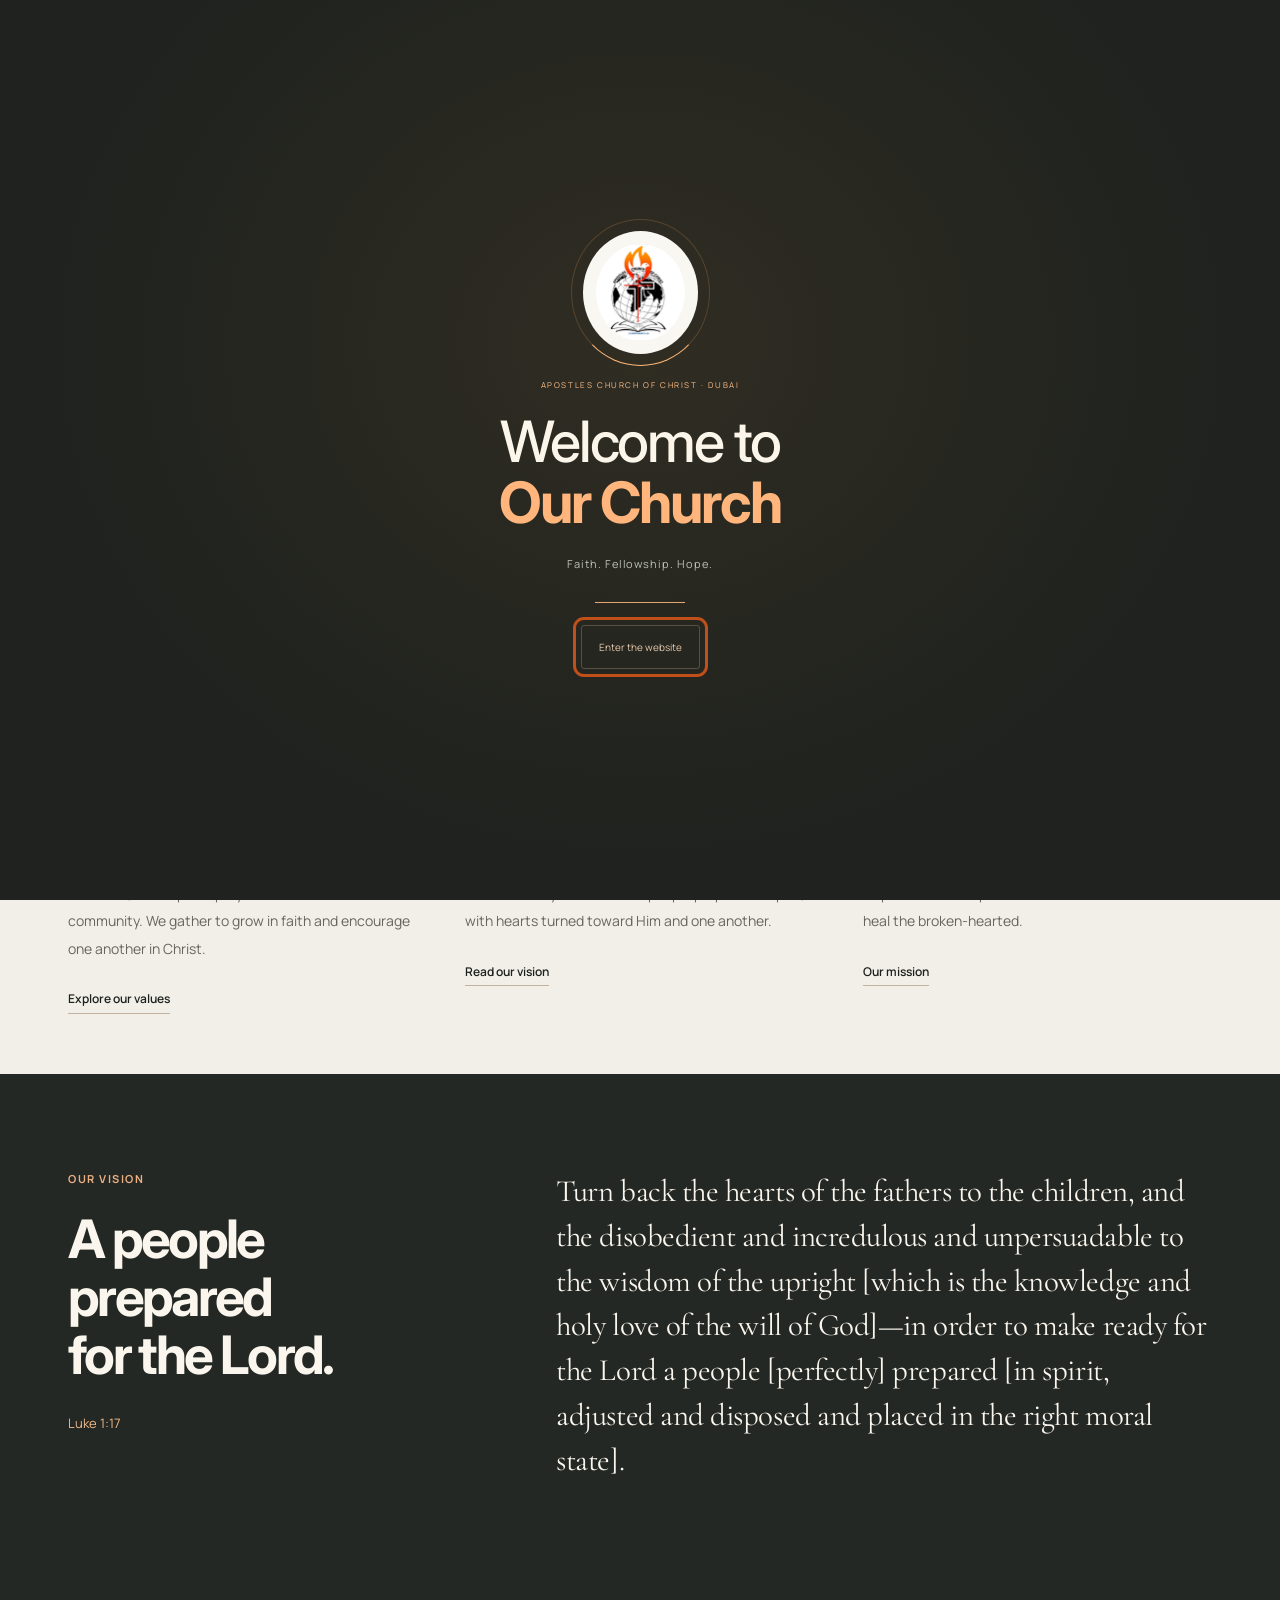
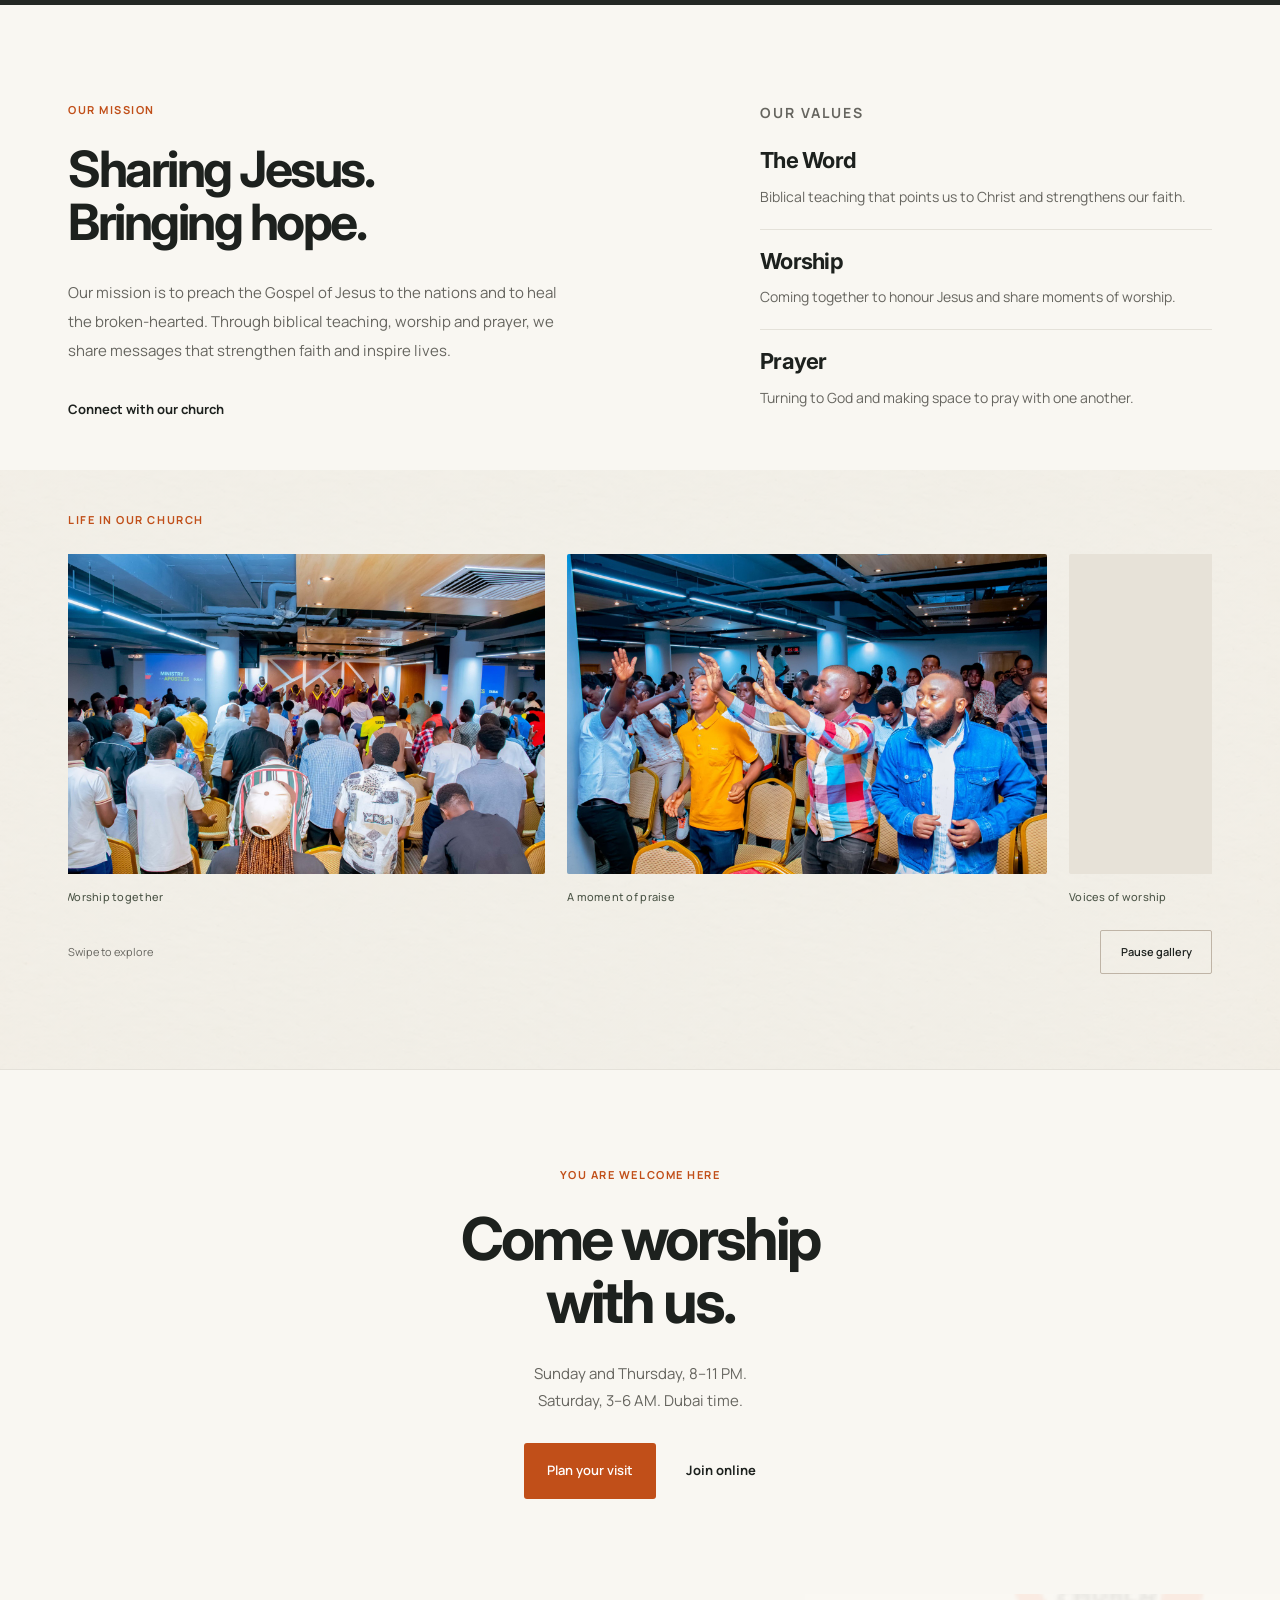
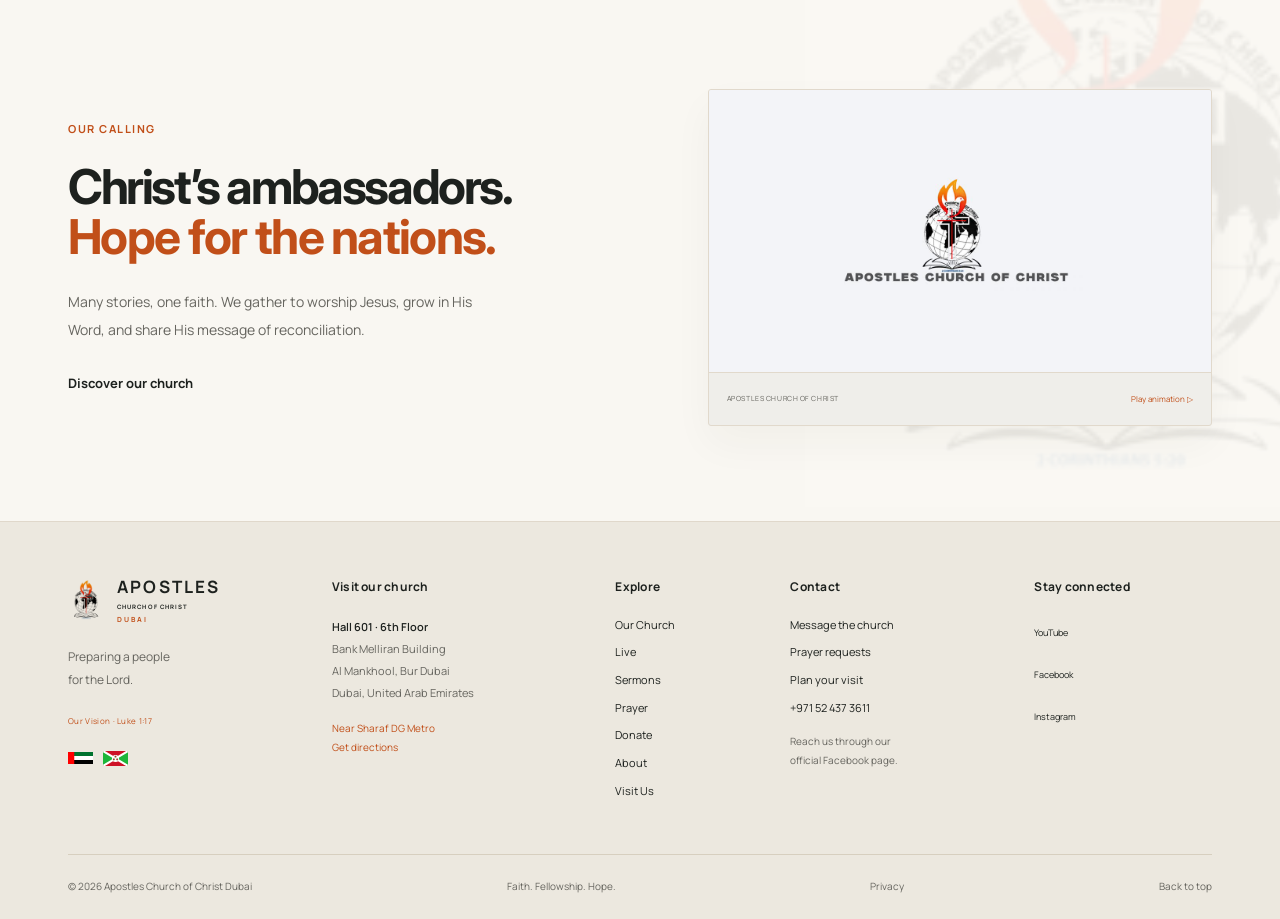
==== commit e42307ee: "Add files via upload" ====
--- a/about.html
+++ b/about.html
@@ -1,5 +1,5 @@
 <!doctype html>
-<html lang="en"><head><meta charset="utf-8"><meta name="viewport" content="width=device-width,initial-scale=1,viewport-fit=cover"><title>About Us — Apostles Church of Christ Dubai</title><meta name="description" content="Meet Apostles Church of Christ Dubai. Our values, mission and vision from Luke 1:17: preparing a people for the Lord."><meta name="theme-color" content="#f9f7f2"><meta property="og:title" content="About Us — Apostles Church of Christ Dubai"><meta property="og:description" content="Meet Apostles Church of Christ Dubai. Our values, mission and vision from Luke 1:17: preparing a people for the Lord."><meta property="og:type" content="website"><link rel="icon" href="assets/logo.png"><link rel="stylesheet" href="assets/fonts.css"><link rel="stylesheet" href="styles.css"><link rel="stylesheet" href="mobile.css?v=20261015-3"><script src="config.js" defer></script><script src="welcome.js" defer></script><script src="live-status.js" defer></script><script src="app.js" defer></script><script src="schedule.js" defer></script><script src="church.js?v=20261015-3" defer></script><script src="gallery.js" defer></script><script src="mobile.js?v=20261015-3" defer></script></head><body id="top" data-page="about"><div class="welcome-intro" id="welcome-intro" role="dialog" aria-modal="true" aria-labelledby="welcome-title" hidden><div class="welcome-glow" aria-hidden="true"></div><div class="welcome-inner"><div class="welcome-logo"><span class="welcome-ring" aria-hidden="true"></span><img src="assets/logo.png" width="180" height="192" alt=""></div><p class="welcome-eyebrow">APOSTLES CHURCH OF CHRIST · DUBAI</p><h2 id="welcome-title">Welcome to<br><em>Our Church</em></h2><p class="welcome-tagline">Faith. Fellowship. Hope.</p><span class="welcome-progress" aria-hidden="true"></span><button id="welcome-skip" type="button">Enter the website </button></div></div><a class="skip-link" href="#main">Skip to content</a><div class="topline"><span>Christ’s ambassadors. A church for the nations.</span><a href="visit.html">Sunday &amp; Thursday · 8 PM </a></div>
+<html lang="en"><head><meta charset="utf-8"><meta name="viewport" content="width=device-width,initial-scale=1,viewport-fit=cover"><title>About Us — Apostles Church of Christ Dubai</title><meta name="description" content="Meet Apostles Church of Christ Dubai. Our values, mission and vision from Luke 1:17: preparing a people for the Lord."><meta name="theme-color" content="#f9f7f2"><meta property="og:title" content="About Us — Apostles Church of Christ Dubai"><meta property="og:description" content="Meet Apostles Church of Christ Dubai. Our values, mission and vision from Luke 1:17: preparing a people for the Lord."><meta property="og:type" content="website"><link rel="icon" href="assets/logo.png"><link rel="stylesheet" href="assets/fonts.css"><link rel="stylesheet" href="styles.css"><link rel="stylesheet" href="mobile.css?v=20261015-3"><script src="config.js?v=20261015-4" defer></script><script src="welcome.js" defer></script><script src="live-status.js" defer></script><script src="app.js?v=20261015-4" defer></script><script src="schedule.js" defer></script><script src="church.js?v=20261015-3" defer></script><script src="gallery.js" defer></script><script src="mobile.js?v=20261015-3" defer></script></head><body id="top" data-page="about"><div class="welcome-intro" id="welcome-intro" role="dialog" aria-modal="true" aria-labelledby="welcome-title" hidden><div class="welcome-glow" aria-hidden="true"></div><div class="welcome-inner"><div class="welcome-logo"><span class="welcome-ring" aria-hidden="true"></span><img src="assets/logo.png" width="180" height="192" alt=""></div><p class="welcome-eyebrow">APOSTLES CHURCH OF CHRIST · DUBAI</p><h2 id="welcome-title">Welcome to<br><em>Our Church</em></h2><p class="welcome-tagline">Faith. Fellowship. Hope.</p><span class="welcome-progress" aria-hidden="true"></span><button id="welcome-skip" type="button">Enter the website </button></div></div><a class="skip-link" href="#main">Skip to content</a><div class="topline"><span>Christ’s ambassadors. A church for the nations.</span><a href="visit.html">Sunday &amp; Thursday · 8 PM </a></div>
     <header class="header"><div class="header-brand"><a class="brand" href="index.html" aria-label="Apostles Church of Christ Dubai home"><img src="assets/logo.png" width="54" height="58" alt="Apostles Church of Christ logo"><span>APOSTLES<span class="brand-small">CHURCH OF CHRIST <b>DUBAI</b></span></span></a></div><button class="menu-toggle" aria-controls="navigation" aria-expanded="false" aria-label="Open menu"><span></span><span></span></button><nav id="navigation" aria-label="Main navigation"><a href="index.html">Our Church</a><a href="live.html">Live</a><a href="sermons.html">Sermons</a><a href="prayer.html">Prayer</a><a href="donate.html">Donate</a><a href="about.html" aria-current="page">About</a><div class="mobile-nav-panel"><p class="mobile-menu-label">WELCOME HOME</p><div class="mobile-menu-links"><a class="mobile-menu-link" href="index.html">Our Church</a><a class="mobile-menu-link" href="live.html">Live</a><a class="mobile-menu-link" href="sermons.html">Sermons</a><a class="mobile-menu-link" href="prayer.html">Prayer</a><a class="mobile-menu-link" href="donate.html">Donate</a><a class="mobile-menu-link is-current" href="about.html" aria-current="page">About</a></div><a class="button mobile-nav-visit" href="visit.html">Visit Us</a><p class="mobile-menu-note">A place to belong. A faith to live.</p></div></nav><a class="header-visit" href="visit.html"> Visit Us </a></header><main id="main"><section class="about-editorial wrap"><div class="about-editorial-copy"><p class="eyebrow" data-reveal>ABOUT OUR CHURCH</p><h1 data-reveal>A church for the <span>nations.</span></h1><p class="about-editorial-lead" data-reveal>Apostles Church of Christ Dubai.</p><p data-reveal>We gather around the hope we find in Jesus, growing in His Word and sharing His love with one another.</p><div class="actions" data-reveal><a class="button" href="visit.html">Join a gathering</a></div></div><figure class="about-editorial-photo" data-reveal><picture class="responsive-photo"><source media="(max-width: 767px)" type="image/webp" srcset="assets/mobile/pastor-360.webp 360w, assets/mobile/pastor-529.webp 529w" sizes="calc(100vw - 36px)"><img src="assets/pastor.webp" alt="Pastor Richard Mugisha" width="529" height="659" fetchpriority="high"></picture><figcaption>Pastor Richard Mugisha</figcaption></figure></section>
     <section class="church-foundations section" id="our-foundations"><div class="wrap foundations-grid"><article data-reveal><h2>Our Values</h2><p>The Word, worship and prayer are at the heart of our community. We gather to grow in faith and encourage one another in Christ.</p><a class="foundation-link" href="#our-values">Explore our values</a></article><article data-reveal><h2>Our Vision</h2><p>To make ready for the Lord a people prepared in spirit, with hearts turned toward Him and one another.</p><a class="foundation-link" href="#our-vision">Read our vision</a></article><article data-reveal><h2>Our Mission</h2><p>To preach the Gospel of Jesus to the nations and to heal the broken-hearted.</p><a class="foundation-link" href="#our-mission">Our mission</a></article></div></section>
     <section class="church-vision section" id="our-vision"><div class="wrap vision-layout"><div class="vision-heading" data-reveal><p class="eyebrow">OUR VISION</p><h2>A people<br>prepared<br>for the Lord.</h2><p class="vision-book">Luke 1:17</p></div><div class="vision-scripture" data-reveal><blockquote>Turn back the hearts of the fathers to the children, and the disobedient and incredulous and unpersuadable to the wisdom of the upright [which is the knowledge and holy love of the will of God]—in order to make ready for the Lord a people [perfectly] prepared [in spirit, adjusted and disposed and placed in the right moral state].</blockquote></div></div></section>
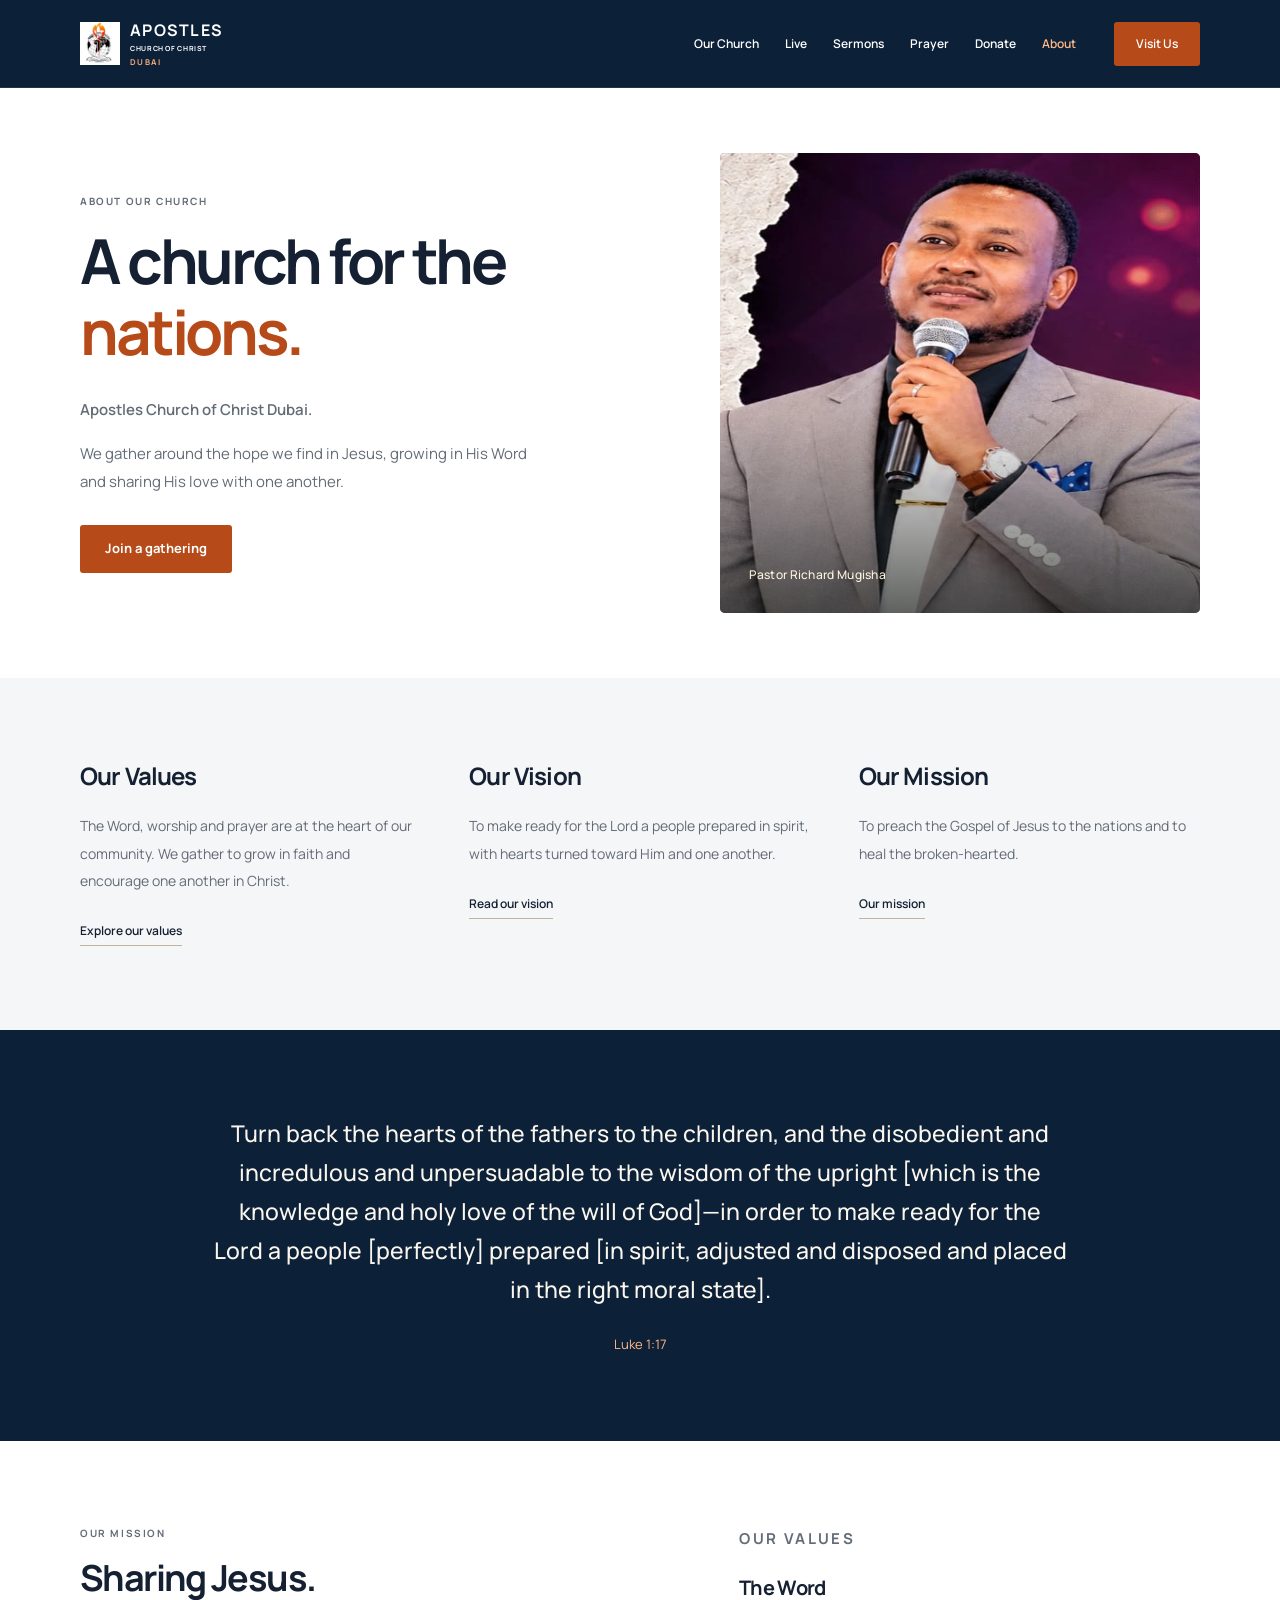
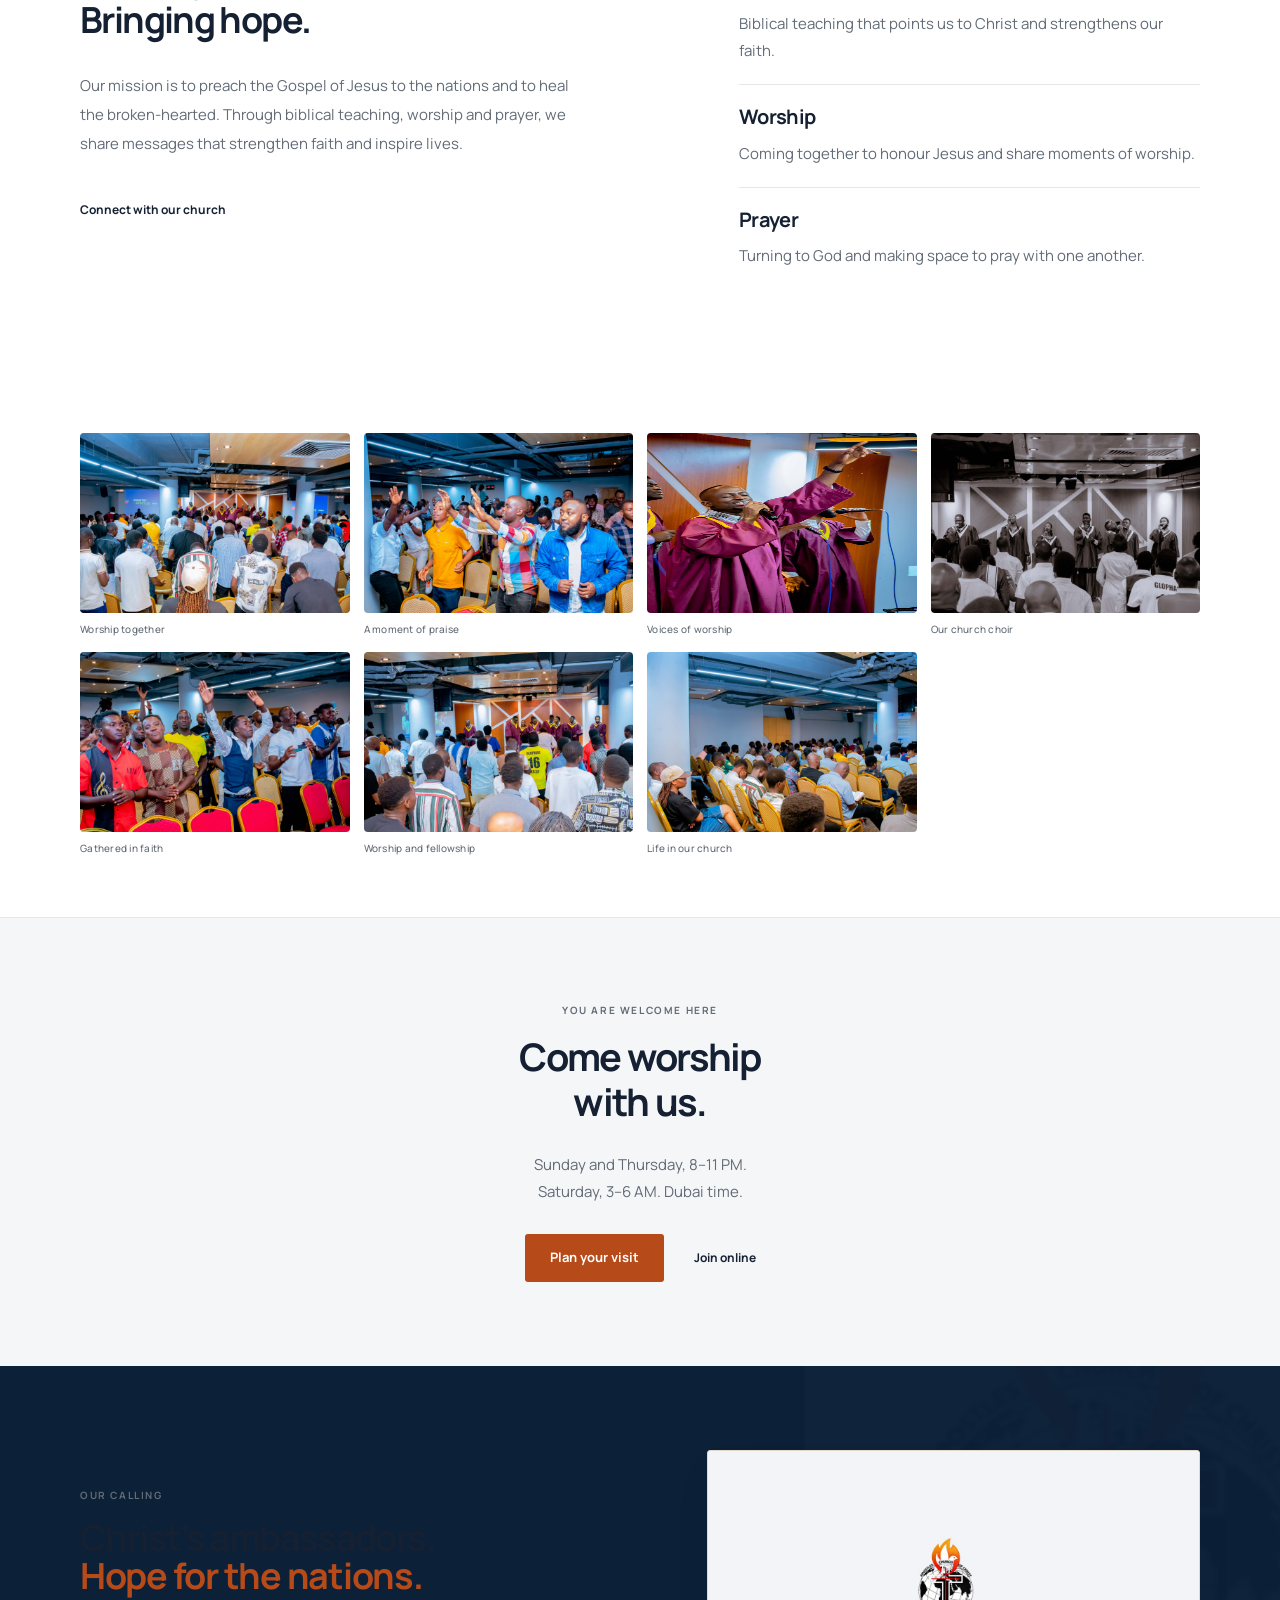
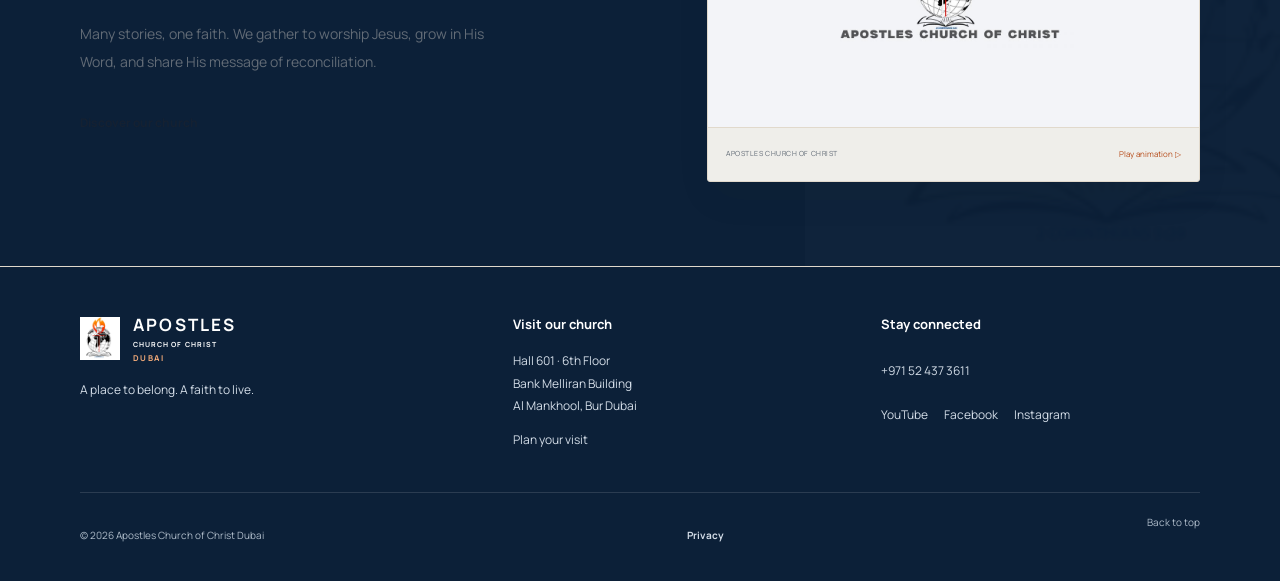
==== commit eca6909e: "Redesign church website from supplied reference and configure production deployment" ====
--- a/about.html
+++ b/about.html
@@ -1,8 +1,6 @@
 <!doctype html>
-<html lang="en"><head><meta charset="utf-8"><meta name="viewport" content="width=device-width,initial-scale=1,viewport-fit=cover"><title>About Us — Apostles Church of Christ Dubai</title><meta name="description" content="Meet Apostles Church of Christ Dubai. Our values, mission and vision from Luke 1:17: preparing a people for the Lord."><meta name="theme-color" content="#f9f7f2"><meta property="og:title" content="About Us — Apostles Church of Christ Dubai"><meta property="og:description" content="Meet Apostles Church of Christ Dubai. Our values, mission and vision from Luke 1:17: preparing a people for the Lord."><meta property="og:type" content="website"><link rel="icon" href="assets/logo.png"><link rel="stylesheet" href="assets/fonts.css"><link rel="stylesheet" href="styles.css"><link rel="stylesheet" href="mobile.css?v=20261015-3"><script src="config.js?v=20261015-4" defer></script><script src="welcome.js" defer></script><script src="live-status.js" defer></script><script src="app.js?v=20261015-4" defer></script><script src="schedule.js" defer></script><script src="church.js?v=20261015-3" defer></script><script src="gallery.js" defer></script><script src="mobile.js?v=20261015-3" defer></script></head><body id="top" data-page="about"><div class="welcome-intro" id="welcome-intro" role="dialog" aria-modal="true" aria-labelledby="welcome-title" hidden><div class="welcome-glow" aria-hidden="true"></div><div class="welcome-inner"><div class="welcome-logo"><span class="welcome-ring" aria-hidden="true"></span><img src="assets/logo.png" width="180" height="192" alt=""></div><p class="welcome-eyebrow">APOSTLES CHURCH OF CHRIST · DUBAI</p><h2 id="welcome-title">Welcome to<br><em>Our Church</em></h2><p class="welcome-tagline">Faith. Fellowship. Hope.</p><span class="welcome-progress" aria-hidden="true"></span><button id="welcome-skip" type="button">Enter the website </button></div></div><a class="skip-link" href="#main">Skip to content</a><div class="topline"><span>Christ’s ambassadors. A church for the nations.</span><a href="visit.html">Sunday &amp; Thursday · 8 PM </a></div>
-    <header class="header"><div class="header-brand"><a class="brand" href="index.html" aria-label="Apostles Church of Christ Dubai home"><img src="assets/logo.png" width="54" height="58" alt="Apostles Church of Christ logo"><span>APOSTLES<span class="brand-small">CHURCH OF CHRIST <b>DUBAI</b></span></span></a></div><button class="menu-toggle" aria-controls="navigation" aria-expanded="false" aria-label="Open menu"><span></span><span></span></button><nav id="navigation" aria-label="Main navigation"><a href="index.html">Our Church</a><a href="live.html">Live</a><a href="sermons.html">Sermons</a><a href="prayer.html">Prayer</a><a href="donate.html">Donate</a><a href="about.html" aria-current="page">About</a><div class="mobile-nav-panel"><p class="mobile-menu-label">WELCOME HOME</p><div class="mobile-menu-links"><a class="mobile-menu-link" href="index.html">Our Church</a><a class="mobile-menu-link" href="live.html">Live</a><a class="mobile-menu-link" href="sermons.html">Sermons</a><a class="mobile-menu-link" href="prayer.html">Prayer</a><a class="mobile-menu-link" href="donate.html">Donate</a><a class="mobile-menu-link is-current" href="about.html" aria-current="page">About</a></div><a class="button mobile-nav-visit" href="visit.html">Visit Us</a><p class="mobile-menu-note">A place to belong. A faith to live.</p></div></nav><a class="header-visit" href="visit.html"> Visit Us </a></header><main id="main"><section class="about-editorial wrap"><div class="about-editorial-copy"><p class="eyebrow" data-reveal>ABOUT OUR CHURCH</p><h1 data-reveal>A church for the <span>nations.</span></h1><p class="about-editorial-lead" data-reveal>Apostles Church of Christ Dubai.</p><p data-reveal>We gather around the hope we find in Jesus, growing in His Word and sharing His love with one another.</p><div class="actions" data-reveal><a class="button" href="visit.html">Join a gathering</a></div></div><figure class="about-editorial-photo" data-reveal><picture class="responsive-photo"><source media="(max-width: 767px)" type="image/webp" srcset="assets/mobile/pastor-360.webp 360w, assets/mobile/pastor-529.webp 529w" sizes="calc(100vw - 36px)"><img src="assets/pastor.webp" alt="Pastor Richard Mugisha" width="529" height="659" fetchpriority="high"></picture><figcaption>Pastor Richard Mugisha</figcaption></figure></section>
+<html lang="en"><head><meta charset="utf-8"><meta name="viewport" content="width=device-width,initial-scale=1,viewport-fit=cover"><title>About Us — Apostles Church of Christ Dubai</title><meta name="description" content="Meet Apostles Church of Christ Dubai. Our values, mission and vision from Luke 1:17: preparing a people for the Lord."><meta name="theme-color" content="#f9f7f2"><meta property="og:title" content="About Us — Apostles Church of Christ Dubai"><meta property="og:description" content="Meet Apostles Church of Christ Dubai. Our values, mission and vision from Luke 1:17: preparing a people for the Lord."><meta property="og:type" content="website"><link rel="icon" href="assets/logo.png"><link rel="stylesheet" href="assets/fonts.css"><link rel="stylesheet" href="styles.css"><script src="config.js?v=20261105-1" defer></script><script src="live-status.js?v=20261105-1" defer></script><script src="app.js?v=20261105-1" defer></script><script src="schedule.js?v=20261105-1" defer></script><script src="church.js?v=20261105-1" defer></script><script src="gallery.js?v=20261105-1" defer></script><script src="mobile.js?v=20261105-1" defer></script><link rel="stylesheet" href="design.css?v=20261105-1"></head><body id="top" data-page="about"><a class="skip-link" href="#main">Skip to content</a><header class="header"><div class="header-brand"><a class="brand" href="index.html" aria-label="Apostles Church of Christ Dubai home"><img src="assets/logo.png" width="54" height="58" alt="Apostles Church of Christ logo"><span>APOSTLES<span class="brand-small">CHURCH OF CHRIST <b>DUBAI</b></span></span></a></div><button class="menu-toggle" aria-controls="navigation" aria-expanded="false" aria-label="Open menu"><span></span><span></span></button><nav id="navigation" aria-label="Main navigation"><a href="index.html">Our Church</a><a href="live.html">Live</a><a href="sermons.html">Sermons</a><a href="prayer.html">Prayer</a><a href="donate.html">Donate</a><a href="about.html" aria-current="page">About</a><a href="visit.html" class="nav-visit">Visit Us</a></nav></header><main id="main"><section class="about-editorial wrap"><div class="about-editorial-copy"><p class="eyebrow" data-reveal>ABOUT OUR CHURCH</p><h1 data-reveal>A church for the <span>nations.</span></h1><p class="about-editorial-lead" data-reveal>Apostles Church of Christ Dubai.</p><p data-reveal>We gather around the hope we find in Jesus, growing in His Word and sharing His love with one another.</p><div class="actions" data-reveal><a class="button" href="visit.html">Join a gathering</a></div></div><figure class="about-editorial-photo" data-reveal><picture class="responsive-photo"><source media="(max-width: 767px)" type="image/webp" srcset="assets/mobile/pastor-360.webp 360w, assets/mobile/pastor-529.webp 529w" sizes="calc(100vw - 36px)"><img src="assets/pastor.webp" alt="Pastor Richard Mugisha" width="529" height="659" fetchpriority="high"></source></picture><figcaption>Pastor Richard Mugisha</figcaption></figure></section>
     <section class="church-foundations section" id="our-foundations"><div class="wrap foundations-grid"><article data-reveal><h2>Our Values</h2><p>The Word, worship and prayer are at the heart of our community. We gather to grow in faith and encourage one another in Christ.</p><a class="foundation-link" href="#our-values">Explore our values</a></article><article data-reveal><h2>Our Vision</h2><p>To make ready for the Lord a people prepared in spirit, with hearts turned toward Him and one another.</p><a class="foundation-link" href="#our-vision">Read our vision</a></article><article data-reveal><h2>Our Mission</h2><p>To preach the Gospel of Jesus to the nations and to heal the broken-hearted.</p><a class="foundation-link" href="#our-mission">Our mission</a></article></div></section>
-    <section class="church-vision section" id="our-vision"><div class="wrap vision-layout"><div class="vision-heading" data-reveal><p class="eyebrow">OUR VISION</p><h2>A people<br>prepared<br>for the Lord.</h2><p class="vision-book">Luke 1:17</p></div><div class="vision-scripture" data-reveal><blockquote>Turn back the hearts of the fathers to the children, and the disobedient and incredulous and unpersuadable to the wisdom of the upright [which is the knowledge and holy love of the will of God]—in order to make ready for the Lord a people [perfectly] prepared [in spirit, adjusted and disposed and placed in the right moral state].</blockquote></div></div></section>
-    <section class="church-purpose section wrap"><div class="church-mission" id="our-mission" data-reveal><p class="eyebrow">OUR MISSION</p><h2>Sharing Jesus.<br>Bringing hope.</h2><p>Our mission is to preach the Gospel of Jesus to the nations and to heal the broken-hearted. Through biblical teaching, worship and prayer, we share messages that strengthen faith and inspire lives.</p><a class="text-link" href="https://www.instagram.com/apostles_church_of_christ/" target="_blank" rel="noopener noreferrer">Connect with our church</a></div><div class="church-values" id="our-values" data-reveal><p class="eyebrow">OUR VALUES</p><article><h3>The Word</h3><p>Biblical teaching that points us to Christ and strengthens our faith.</p></article><article><h3>Worship</h3><p>Coming together to honour Jesus and share moments of worship.</p></article><article><h3>Prayer</h3><p>Turning to God and making space to pray with one another.</p></article></div></section>
-    <section class="church-gallery section" id="church-gallery" aria-label="Church photographs. Swipe left or right to explore."><div class="wrap"><div class="section-heading"><div><p class="eyebrow" data-reveal>LIFE IN OUR CHURCH</p></div></div><div class="gallery-shell" data-gallery data-gallery-mode="continuous"><div class="gallery-viewport" id="gallery-viewport" tabindex="0" role="region" aria-label="Church photographs. Swipe left or right to explore."><div class="gallery-track"><div class="gallery-sequence"><figure class="gallery-slide"><picture class="responsive-photo"><source media="(max-width: 767px)" type="image/webp" srcset="assets/mobile/worship-hall-360.webp 360w, assets/mobile/worship-hall-640.webp 640w, assets/mobile/worship-hall-960.webp 960w" sizes="calc(100vw - 36px)"><img src="assets/gallery/worship-hall.jpg" alt="The church congregation worshipping with the choir at the front of the hall" width="1536" height="1024" loading="lazy" decoding="async" draggable="false"></picture><figcaption>Worship together</figcaption></figure><figure class="gallery-slide"><picture class="responsive-photo"><source media="(max-width: 767px)" type="image/webp" srcset="assets/mobile/congregation-praise-360.webp 360w, assets/mobile/congregation-praise-640.webp 640w, assets/mobile/congregation-praise-960.webp 960w" sizes="calc(100vw - 36px)"><img src="assets/gallery/congregation-praise.jpg" alt="Members of the congregation worshipping with hands raised" width="1536" height="1024" loading="lazy" decoding="async" draggable="false"></picture><figcaption>A moment of praise</figcaption></figure><figure class="gallery-slide gallery-portrait"><picture class="responsive-photo"><source media="(max-width: 767px)" type="image/webp" srcset="assets/mobile/choir-singer-360.webp 360w, assets/mobile/choir-singer-640.webp 640w, assets/mobile/choir-singer-960.webp 960w" sizes="calc(100vw - 36px)"><img src="assets/gallery/choir-singer.jpg" alt="A choir singer holding a microphone and raising his hand during worship" width="1024" height="1536" loading="lazy" decoding="async" draggable="false"></picture><figcaption>Voices of worship</figcaption></figure><figure class="gallery-slide"><picture class="responsive-photo"><source media="(max-width: 767px)" type="image/webp" srcset="assets/mobile/choir-monochrome-360.webp 360w, assets/mobile/choir-monochrome-640.webp 640w, assets/mobile/choir-monochrome-960.webp 960w" sizes="calc(100vw - 36px)"><img src="assets/gallery/choir-monochrome.jpg" alt="Black and white photograph of the church choir singing before the congregation" width="1536" height="1024" loading="lazy" decoding="async" draggable="false"></picture><figcaption>Our church choir</figcaption></figure><figure class="gallery-slide"><picture class="responsive-photo"><source media="(max-width: 767px)" type="image/webp" srcset="assets/mobile/congregation-worship-360.webp 360w, assets/mobile/congregation-worship-640.webp 640w, assets/mobile/congregation-worship-960.webp 960w" sizes="calc(100vw - 36px)"><img src="assets/gallery/congregation-worship.jpg" alt="The congregation singing and worshipping together" width="1536" height="1024" loading="lazy" decoding="async" draggable="false"></picture><figcaption>Gathered in faith</figcaption></figure><figure class="gallery-slide"><picture class="responsive-photo"><source media="(max-width: 767px)" type="image/webp" srcset="assets/mobile/choir-gathering-360.webp 360w, assets/mobile/choir-gathering-640.webp 640w, assets/mobile/choir-gathering-960.webp 960w" sizes="calc(100vw - 36px)"><img src="assets/gallery/choir-gathering.jpg" alt="The choir leading worship in front of the church congregation" width="1536" height="1024" loading="lazy" decoding="async" draggable="false"></picture><figcaption>Worship and fellowship</figcaption></figure><figure class="gallery-slide"><picture class="responsive-photo"><source media="(max-width: 767px)" type="image/webp" srcset="assets/mobile/congregation-seated-360.webp 360w, assets/mobile/congregation-seated-640.webp 640w, assets/mobile/congregation-seated-960.webp 960w" sizes="calc(100vw - 36px)"><img src="assets/gallery/congregation-seated.jpg" alt="The congregation seated together during a church gathering" width="1536" height="1024" loading="lazy" decoding="async" draggable="false"></picture><figcaption>Life in our church</figcaption></figure></div></div></div><div class="gallery-toolbar"><p class="gallery-position">Swipe to explore</p><div class="gallery-controls"><button type="button" data-gallery-pause aria-controls="gallery-viewport" hidden>Pause gallery</button></div></div></div></div></section>
-    <section class="about-invitation section"><div class="wrap"><p class="eyebrow" data-reveal>YOU ARE WELCOME HERE</p><h2 data-reveal>Come worship<br>with us.</h2><p data-reveal>Sunday and Thursday, 8–11 PM.<br>Saturday, 3–6 AM. Dubai time.</p><div class="actions" data-reveal><a class="button" href="visit.html">Plan your visit</a><a class="text-link" href="live.html">Join online</a></div></div></section><section class="identity-section section" id="our-calling"><div class="identity-bg" aria-hidden="true"><img class="rotating-logo" src="assets/logo.png" alt="" width="180" height="192"><div class="orbit orbit-one"></div><div class="orbit orbit-two"></div></div><div class="wrap identity-grid"><div><p class="eyebrow">OUR CALLING</p><h2>Christ’s ambassadors.<br><em>Hope for the nations.</em></h2><p>Many stories, one faith. We gather to worship Jesus, grow in His Word, and share His message of reconciliation.</p><a class="text-link" href="about.html">Discover our church </a></div><div class="identity-video"><video id="brand-loop" data-src="assets/intro.mp4" muted loop autoplay playsinline preload="none" poster="assets/intro-poster.jpg" aria-label="Animated church logo"></video><div class="identity-video-caption"><span>APOSTLES CHURCH OF CHRIST</span><button id="pause-brand" aria-label="Pause logo animation">Pause animation Ⅱ</button></div></div></div></section></main><footer class="footer-new"><div class="wrap"><div class="footer-grid"><div class="footer-brand"><a class="brand" href="index.html" aria-label="Apostles Church of Christ Dubai home"><img src="assets/logo.png" width="54" height="58" alt="Apostles Church of Christ logo"><span>APOSTLES<span class="brand-small">CHURCH OF CHRIST <b>DUBAI</b></span></span></a><p>Preparing a people<br>for the Lord.</p><a class="footer-scripture" href="about.html#our-vision">Our Vision · Luke 1:17</a><div class="footer-flags" aria-label="United Arab Emirates and Burundi"><img src="assets/flag-uae.svg" width="25" height="15" alt="United Arab Emirates flag" title="United Arab Emirates"><img src="assets/flag-burundi.svg" width="25" height="15" alt="Burundi flag" title="Burundi"></div></div><div class="footer-column"><h2>Visit our church</h2><address><strong>Hall 601 · 6th Floor</strong><br>Bank Melliran Building<br>Al Mankhool, Bur Dubai<br>Dubai, United Arab Emirates</address><a class="footer-map" href="https://www.google.com/maps/search/?api=1&query=Bank+Melliran+Building+Al+Mankhool+Bur+Dubai" target="_blank" rel="noopener noreferrer">Near Sharaf DG Metro<br>Get directions</a></div><div class="footer-column"><h2>Explore</h2><a href="index.html">Our Church</a><a href="live.html">Live</a><a href="sermons.html">Sermons</a><a href="prayer.html">Prayer</a><a href="donate.html">Donate</a><a href="about.html">About</a><a href="visit.html">Visit Us</a></div><div class="footer-column"><h2>Contact</h2><a href="https://www.facebook.com/apostlesdubai/" target="_blank" rel="noopener noreferrer">Message the church</a><a href="prayer.html">Prayer requests</a><a href="visit.html">Plan your visit</a><a class="configured-email" hidden></a><a class="configured-phone" href="tel:+971524373611">+971 52 437 3611</a><p>Reach us through our<br>official Facebook page.</p></div><div class="footer-column"><h2>Stay connected</h2><a class="social-pill" href="https://www.youtube.com/@Apostleschurchofchristdubai" target="_blank" rel="noopener noreferrer">YouTube</a><a class="social-pill" href="https://www.facebook.com/apostlesdubai/" target="_blank" rel="noopener noreferrer">Facebook</a><a class="social-pill" href="https://www.instagram.com/apostles_church_of_christ/" target="_blank" rel="noopener noreferrer">Instagram</a></div></div><div class="mobile-only mobile-footer"><a class="mobile-footer-title" href="index.html"><img src="assets/logo.png" width="36" height="39" alt=""><span>Apostles Church of Christ<strong>Dubai</strong></span></a><p class="mobile-footer-address">Hall 601 · 6th Floor<br>Al Mankhool, Bur Dubai</p><div class="mobile-footer-contact"><a href="https://www.google.com/maps/search/?api=1&amp;query=Bank+Melliran+Building+Al+Mankhool+Bur+Dubai" target="_blank" rel="noopener noreferrer">Get directions</a><a href="tel:+971524373611">+971 52 437 3611</a></div><div class="mobile-footer-social" aria-label="Church social media"><a href="https://www.youtube.com/@Apostleschurchofchristdubai" target="_blank" rel="noopener noreferrer">YouTube</a><a href="https://www.facebook.com/apostlesdubai/" target="_blank" rel="noopener noreferrer">Facebook</a><a href="https://www.instagram.com/apostles_church_of_christ/" target="_blank" rel="noopener noreferrer">Instagram</a></div><details class="mobile-footer-more"><summary>Church links</summary><div><a href="index.html">Our Church</a><a href="live.html">Live</a><a href="sermons.html">Sermons</a><a href="prayer.html">Prayer</a><a href="donate.html">Donate</a><a href="about.html">About</a><a href="visit.html">Visit Us</a></div></details><div class="mobile-footer-flags" aria-label="United Arab Emirates and Burundi"><img src="assets/flag-uae.svg" width="22" height="13" alt="United Arab Emirates"><img src="assets/flag-burundi.svg" width="22" height="13" alt="Burundi"></div></div><div class="footer-bottom"><span>© <span id="year">2026</span> Apostles Church of Christ Dubai</span><span>Faith. Fellowship. Hope.</span><button class="subtle-link" id="privacy-open">Privacy</button><a href="#top">Back to top</a></div></div></footer><div class="toast" id="toast" role="status" aria-live="polite"></div><dialog id="video-dialog" class="video-dialog" aria-labelledby="video-dialog-title"><div class="dialog-bar"><h2 id="video-dialog-title">Worship Vibe</h2><button class="close-dialog" aria-label="Close video">Close</button></div><div id="dialog-player"></div><p>Having trouble playing? <a href="https://www.youtube.com/watch?v=G9IpNCJlAVc" target="_blank" rel="noopener noreferrer">Watch on YouTube </a></p></dialog><dialog id="privacy-dialog" class="privacy-dialog" aria-labelledby="privacy-title"><div class="dialog-bar"><h2 id="privacy-title">Your privacy</h2><button class="close-dialog" aria-label="Close privacy notice">Close</button></div><p>This website does not use analytics, advertising cookies or accounts. Prayer drafts stay in this page’s memory and are cleared when you leave or reload. They are not sent or stored by this website. A temporary browser-tab flag remembers that you have seen the welcome animation; it contains no personal information.</p><p>A prayer request is shared only when you copy it and choose to send it yourself through the church’s Facebook page. The daily NIV verse connects to Bible Gateway automatically. Any configured donation checkout belongs to its external provider; this website does not process payments.</p><p>When the live API is activated, the Live page checks broadcast availability and can load a public YouTube player automatically, initially muted. Other YouTube players connect when you choose to play. The mobile location map connects to Google only after you select Show our location on the map. YouTube, Facebook and payment providers use their own privacy policies. The church introduction, images and fonts are hosted with this website.</p><p><strong>Church Vision Scripture</strong></p><p>The supplied Luke 1:17 excerpt is from the Amplified Bible, Classic Edition (AMPC). Copyright © 1954, 1958, 1962, 1964, 1965, 1987 by The Lockman Foundation.</p></dialog><noscript><div class="noscript">The video controls and prayer draft need JavaScript. You can still read our church information and visit <a href="https://www.youtube.com/@Apostleschurchofchristdubai">YouTube</a> or <a href="https://www.facebook.com/apostlesdubai/">Facebook</a>.</div></noscript></body></html>+    <section class="church-vision section" id="our-vision"><div class="wrap scripture-only"><blockquote>Turn back the hearts of the fathers to the children, and the disobedient and incredulous and unpersuadable to the wisdom of the upright [which is the knowledge and holy love of the will of God]—in order to make ready for the Lord a people [perfectly] prepared [in spirit, adjusted and disposed and placed in the right moral state].</blockquote><p>Luke 1:17</p></div></section><section class="church-purpose section wrap"><div class="church-mission" id="our-mission" data-reveal><p class="eyebrow">OUR MISSION</p><h2>Sharing Jesus.<br>Bringing hope.</h2><p>Our mission is to preach the Gospel of Jesus to the nations and to heal the broken-hearted. Through biblical teaching, worship and prayer, we share messages that strengthen faith and inspire lives.</p><a class="text-link" href="https://www.instagram.com/apostles_church_of_christ/" target="_blank" rel="noopener noreferrer">Connect with our church</a></div><div class="church-values" id="our-values" data-reveal><p class="eyebrow">OUR VALUES</p><article><h3>The Word</h3><p>Biblical teaching that points us to Christ and strengthens our faith.</p></article><article><h3>Worship</h3><p>Coming together to honour Jesus and share moments of worship.</p></article><article><h3>Prayer</h3><p>Turning to God and making space to pray with one another.</p></article></div></section>
+    <section class="church-gallery section" id="church-gallery" aria-label="Church photographs. Swipe left or right to explore."><div class="wrap"><div class="gallery-shell" data-gallery><div class="gallery-viewport" id="gallery-viewport" tabindex="0" role="region" aria-label="Church photographs. Swipe left or right to explore."><div class="gallery-track"><div class="gallery-sequence"><figure class="gallery-slide"><picture class="responsive-photo"><source media="(max-width: 767px)" type="image/webp" srcset="assets/mobile/worship-hall-360.webp 360w, assets/mobile/worship-hall-640.webp 640w, assets/mobile/worship-hall-960.webp 960w" sizes="calc(100vw - 36px)"><img src="assets/gallery/worship-hall.jpg" alt="The church congregation worshipping with the choir at the front of the hall" width="1536" height="1024" loading="lazy" decoding="async" draggable="false"></source></picture><figcaption>Worship together</figcaption></figure><figure class="gallery-slide"><picture class="responsive-photo"><source media="(max-width: 767px)" type="image/webp" srcset="assets/mobile/congregation-praise-360.webp 360w, assets/mobile/congregation-praise-640.webp 640w, assets/mobile/congregation-praise-960.webp 960w" sizes="calc(100vw - 36px)"><img src="assets/gallery/congregation-praise.jpg" alt="Members of the congregation worshipping with hands raised" width="1536" height="1024" loading="lazy" decoding="async" draggable="false"></source></picture><figcaption>A moment of praise</figcaption></figure><figure class="gallery-slide gallery-portrait"><picture class="responsive-photo"><source media="(max-width: 767px)" type="image/webp" srcset="assets/mobile/choir-singer-360.webp 360w, assets/mobile/choir-singer-640.webp 640w, assets/mobile/choir-singer-960.webp 960w" sizes="calc(100vw - 36px)"><img src="assets/gallery/choir-singer.jpg" alt="A choir singer holding a microphone and raising his hand during worship" width="1024" height="1536" loading="lazy" decoding="async" draggable="false"></source></picture><figcaption>Voices of worship</figcaption></figure><figure class="gallery-slide"><picture class="responsive-photo"><source media="(max-width: 767px)" type="image/webp" srcset="assets/mobile/choir-monochrome-360.webp 360w, assets/mobile/choir-monochrome-640.webp 640w, assets/mobile/choir-monochrome-960.webp 960w" sizes="calc(100vw - 36px)"><img src="assets/gallery/choir-monochrome.jpg" alt="Black and white photograph of the church choir singing before the congregation" width="1536" height="1024" loading="lazy" decoding="async" draggable="false"></source></picture><figcaption>Our church choir</figcaption></figure><figure class="gallery-slide"><picture class="responsive-photo"><source media="(max-width: 767px)" type="image/webp" srcset="assets/mobile/congregation-worship-360.webp 360w, assets/mobile/congregation-worship-640.webp 640w, assets/mobile/congregation-worship-960.webp 960w" sizes="calc(100vw - 36px)"><img src="assets/gallery/congregation-worship.jpg" alt="The congregation singing and worshipping together" width="1536" height="1024" loading="lazy" decoding="async" draggable="false"></source></picture><figcaption>Gathered in faith</figcaption></figure><figure class="gallery-slide"><picture class="responsive-photo"><source media="(max-width: 767px)" type="image/webp" srcset="assets/mobile/choir-gathering-360.webp 360w, assets/mobile/choir-gathering-640.webp 640w, assets/mobile/choir-gathering-960.webp 960w" sizes="calc(100vw - 36px)"><img src="assets/gallery/choir-gathering.jpg" alt="The choir leading worship in front of the church congregation" width="1536" height="1024" loading="lazy" decoding="async" draggable="false"></source></picture><figcaption>Worship and fellowship</figcaption></figure><figure class="gallery-slide"><picture class="responsive-photo"><source media="(max-width: 767px)" type="image/webp" srcset="assets/mobile/congregation-seated-360.webp 360w, assets/mobile/congregation-seated-640.webp 640w, assets/mobile/congregation-seated-960.webp 960w" sizes="calc(100vw - 36px)"><img src="assets/gallery/congregation-seated.jpg" alt="The congregation seated together during a church gathering" width="1536" height="1024" loading="lazy" decoding="async" draggable="false"></source></picture><figcaption>Life in our church</figcaption></figure></div></div></div></div></div></section>
+    <section class="about-invitation section"><div class="wrap"><p class="eyebrow" data-reveal>YOU ARE WELCOME HERE</p><h2 data-reveal>Come worship<br>with us.</h2><p data-reveal>Sunday and Thursday, 8–11 PM.<br>Saturday, 3–6 AM. Dubai time.</p><div class="actions" data-reveal><a class="button" href="visit.html">Plan your visit</a><a class="text-link" href="live.html">Join online</a></div></div></section><section class="identity-section section" id="our-calling"><div class="identity-bg" aria-hidden="true"><img class="rotating-logo" src="assets/logo.png" alt="" width="180" height="192"><div class="orbit orbit-one"></div><div class="orbit orbit-two"></div></div><div class="wrap identity-grid"><div><p class="eyebrow">OUR CALLING</p><h2>Christ’s ambassadors.<br><em>Hope for the nations.</em></h2><p>Many stories, one faith. We gather to worship Jesus, grow in His Word, and share His message of reconciliation.</p><a class="text-link" href="about.html">Discover our church </a></div><div class="identity-video"><video id="brand-loop" data-src="assets/intro.mp4" muted loop autoplay playsinline preload="none" poster="assets/intro-poster.jpg" aria-label="Animated church logo"></video><div class="identity-video-caption"><span>APOSTLES CHURCH OF CHRIST</span><button id="pause-brand" aria-label="Pause logo animation">Pause animation Ⅱ</button></div></div></div></section></main><footer class="footer-new"><div class="wrap"><div class="ref-footer-grid"><div><a class="brand" href="index.html" aria-label="Apostles Church of Christ Dubai home"><img src="assets/logo.png" width="54" height="58" alt="Apostles Church of Christ logo"><span>APOSTLES<span class="brand-small">CHURCH OF CHRIST <b>DUBAI</b></span></span></a><p>A place to belong. A faith to live.</p></div><div><h2>Visit our church</h2><address>Hall 601 · 6th Floor<br>Bank Melliran Building<br>Al Mankhool, Bur Dubai</address><a href="visit.html">Plan your visit</a></div><div><h2>Stay connected</h2><a href="tel:+971524373611">+971 52 437 3611</a><div class="ref-social"><a href="https://www.youtube.com/@Apostleschurchofchristdubai" target="_blank" rel="noopener noreferrer">YouTube</a><a href="https://www.facebook.com/apostlesdubai/" target="_blank" rel="noopener noreferrer">Facebook</a><a href="https://www.instagram.com/apostles_church_of_christ/" target="_blank" rel="noopener noreferrer">Instagram</a></div></div></div><details class="ref-footer-links"><summary>Church links</summary><div><a href="index.html">Our Church</a><a href="live.html">Live</a><a href="sermons.html">Sermons</a><a href="prayer.html">Prayer</a><a href="donate.html">Donate</a><a href="about.html">About</a><a href="visit.html">Visit Us</a></div></details><div class="footer-bottom"><span>© <span id="year">2026</span> Apostles Church of Christ Dubai</span><button class="subtle-link" id="privacy-open">Privacy</button><a href="#top">Back to top</a></div></div></footer><div class="toast" id="toast" role="status" aria-live="polite"></div><dialog id="video-dialog" class="video-dialog" aria-labelledby="video-dialog-title"><div class="dialog-bar"><h2 id="video-dialog-title">Worship Vibe</h2><button class="close-dialog" aria-label="Close video">Close</button></div><div id="dialog-player"></div><p>Having trouble playing? <a href="https://www.youtube.com/watch?v=G9IpNCJlAVc" target="_blank" rel="noopener noreferrer">Watch on YouTube </a></p></dialog><dialog id="privacy-dialog" class="privacy-dialog" aria-labelledby="privacy-title"><div class="dialog-bar"><h2 id="privacy-title">Your privacy</h2><button class="close-dialog" aria-label="Close privacy notice">Close</button></div><p>This website does not use analytics, advertising cookies or accounts. Prayer drafts stay in this page’s memory and are cleared when you leave or reload. They are not sent or stored by this website. A temporary browser-tab flag remembers that you have seen the welcome animation; it contains no personal information.</p><p>A prayer request is shared only when you copy it and choose to send it yourself through the church’s Facebook page. The daily NIV verse connects to Bible Gateway automatically. Any configured donation checkout belongs to its external provider; this website does not process payments.</p><p>When the live API is activated, the Live page checks broadcast availability and can load a public YouTube player automatically, initially muted. Other YouTube players connect when you choose to play. The mobile location map connects to Google only after you select Show our location on the map. YouTube, Facebook and payment providers use their own privacy policies. The church introduction, images and fonts are hosted with this website.</p><p><strong>Church Vision Scripture</strong></p><p>The supplied Luke 1:17 excerpt is from the Amplified Bible, Classic Edition (AMPC). Copyright © 1954, 1958, 1962, 1964, 1965, 1987 by The Lockman Foundation.</p></dialog><noscript><div class="noscript">The video controls and prayer draft need JavaScript. You can still read our church information and visit <a href="https://www.youtube.com/@Apostleschurchofchristdubai">YouTube</a> or <a href="https://www.facebook.com/apostlesdubai/">Facebook</a>.</div></noscript></body></html>
--- a/design.css
+++ b/design.css
@@ -0,0 +1,18 @@
+/* Reference redesign — shared layout and dedicated phone navigation. */
+:root{--navy:#0c2038;--ink:#152132;--paper:#fff;--muted:#626b76;--orange:#b64b19;--orange-bright:#f58a4b;--line:#e5e8eb;--sans:Manrope,Arial,sans-serif;--serif:Manrope,Arial,sans-serif}
+html{scroll-padding-top:100px;-webkit-text-size-adjust:100%}body{background:#fff;color:var(--ink);font-size:15px;line-height:1.8}*,*:before,*:after{box-sizing:border-box}section,article,div,form,nav,figure{min-width:0}p,h1,h2,h3,a,button,blockquote{overflow-wrap:break-word}img,video,iframe{max-width:100%}h1,h2,h3{font-family:var(--sans);font-weight:700;letter-spacing:-.045em;line-height:1.18}h1{font-size:clamp(44px,5vw,68px)}h2{font-size:clamp(28px,3vw,38px)}h3{font-size:23px}h1 em,h2 em{font-style:normal;color:var(--orange)}.wrap{width:100%;max-width:1216px;padding-inline:48px;margin-inline:auto}.section{padding-block:84px}.eyebrow{font-size:10px;letter-spacing:.16em;font-weight:700;color:var(--muted);margin-bottom:16px;line-height:1.6}.button,.hero-outline,.header-visit{min-height:48px;border-radius:3px;padding:13px 24px;font-size:13px;line-height:1.5;background:var(--orange);color:#fff;display:inline-flex;align-items:center;justify-content:center;font-weight:700;border:1px solid transparent;transition:background .2s}.button:hover{transform:none;background:#91370e}.text-link,.subtle-link,.calendar-link{min-height:44px;display:inline-flex;align-items:center;font-size:12px;font-weight:700}.actions{gap:22px}.responsive-photo{display:contents}.mobile-only,.mobile-copy{display:none}.desktop-copy{display:inline}.motion-ready [data-reveal]{opacity:1;transform:none}.topline{display:none}
+.header{position:sticky;top:0;z-index:250;max-width:none;width:100%;height:88px;margin:0;padding:14px max(48px,calc((100vw - 1120px)/2));background:var(--navy);color:#fff;border-bottom:1px solid #ffffff18;gap:30px;backdrop-filter:none;filter:none;transform:none;box-shadow:none}.header .brand{font-size:16px;gap:10px;letter-spacing:.08em}.brand img,.header .brand img{width:40px;height:44px;mix-blend-mode:normal;object-fit:contain}.header .brand-small{font-size:7px;letter-spacing:.09em;margin-top:5px}.brand-small b,.header .brand-small b{color:#f8ad7a;font-size:8px;letter-spacing:.18em;margin-top:4px}.header #navigation{position:static;display:flex;gap:26px;background:none;transform:none;opacity:1;visibility:visible;pointer-events:auto;padding:0;border:0;box-shadow:none}.header #navigation>a{font-size:12px;font-weight:600;min-height:44px;display:flex;align-items:center;color:#fff;border:0}.header #navigation>a:hover,.header #navigation>a[aria-current]{color:#ffb786}.header #navigation>a[aria-current]:after{display:none}.header #navigation>.nav-visit{background:var(--orange);padding:11px 22px;border-radius:3px;margin-left:12px;color:white}.menu-toggle{display:none}
+.photo-hero{border:0;border-radius:0;position:relative;display:flex;align-items:center;min-height:560px;background:var(--navy);margin:0;overflow:hidden}.photo-hero-bg{position:absolute;inset:0;width:100%;height:100%;object-fit:cover;object-position:center 43%}.photo-hero .hero-shade{position:absolute;inset:0;background:linear-gradient(90deg,#071b33eb 0%,#0a2340ce 48%,#091d36a0 100%)}.photo-hero-inner{width:100%;padding-top:54px;padding-bottom:116px;position:relative;z-index:1}.photo-hero .eyebrow{font-size:10px;color:#e6edf5;margin-bottom:23px;letter-spacing:.14em}.photo-hero h1{font-size:clamp(48px,5.5vw,72px);letter-spacing:-.045em;line-height:1.12;max-width:620px;margin-bottom:24px;color:white}.photo-hero h1 span{color:white}.photo-hero-description{font-size:15px;line-height:1.85;max-width:420px;color:#d8e1ec;margin-bottom:26px}.photo-hero .actions{margin:0}.photo-hero .button{background:#ed8246;color:#10223a;min-width:152px}.hero-outline{background:transparent;border:1px solid #ffffff80;color:#fff;font-size:13px}.hero-outline:hover{background:#ffffff12}.ref-live{position:relative;margin-top:-64px;z-index:2}.ref-live-card{max-width:896px;margin:auto;background:white;border:1px solid #e7e8ed;box-shadow:0 20px 36px #0d20371a;display:flex;align-items:center;gap:30px;padding:26px 30px;border-radius:6px;min-height:170px}.ref-live-card>img{width:180px;height:118px;object-fit:cover;border-radius:2px}.ref-live-card h2{font-size:25px;margin:0 0 7px}.ref-live-card p:not(.eyebrow){font-size:12px;color:var(--muted);margin-bottom:14px}.ref-live-card .eyebrow{font-size:9px;margin-bottom:5px;color:var(--orange)}.ref-live-card .button{min-height:38px;padding:8px 20px;font-size:11px}.ref-live-card .text-link{font-size:11px;min-height:38px}.ref-live-mark{margin-left:auto;color:#bdc5ce}.ref-live-mark svg{width:37px;height:37px}.ref-ministry{margin-top:-106px;padding-top:186px;background:linear-gradient(120deg,#fff,#f3f4f7)}.ref-ministry-layout{display:grid;grid-template-columns:1fr 1.5fr;gap:86px;align-items:start}.ref-ministry-layout>div>p:not(.eyebrow){font-size:14px;line-height:1.85;max-width:350px;margin:22px 0 25px;color:var(--muted)}.ref-ministry-grid{display:grid;grid-template-columns:repeat(3,minmax(0,1fr));gap:36px 30px;padding-top:3px}.ref-ministry-grid>a{display:block}.ref-ministry-grid svg{width:31px;height:31px;padding:5px;border:1px solid #aab3bc;border-radius:3px;color:var(--navy);margin-bottom:16px}.ref-ministry-grid h3{font-size:14px;letter-spacing:-.02em;margin-bottom:9px}.ref-ministry-grid p{font-size:12px;line-height:1.75;color:var(--muted);margin:0}.ref-ministry-grid>a:hover h3{color:var(--orange)}
+.service-section{background:#fff;color:var(--ink);padding-block:62px;border-bottom:1px solid var(--line)}.service-heading{display:flex;align-items:end;justify-content:space-between;gap:25px;margin-bottom:28px}.service-heading .eyebrow{color:var(--muted);margin-bottom:12px}.service-heading h2{font-size:32px}.service-heading>p{font-size:11px;color:var(--muted)}.service-grid{display:grid;grid-template-columns:repeat(3,minmax(0,1fr));gap:16px}.service-card,.service-card+.service-card{padding:25px;border:1px solid var(--line);border-radius:6px;background:#fafbfc;display:flex;flex-direction:column;align-items:start}.service-card h3{font-size:22px;margin:14px 0}.service-index{font-size:10px;color:var(--orange)}.service-clock{font-size:16px;line-height:1.6;margin-bottom:8px;white-space:normal}.service-clock span{color:#9ca5ae}.service-card>p:not(.service-clock){font-size:12px;color:var(--muted)}.calendar-link{color:var(--orange);margin-top:auto;background:none;padding:0}.next-service{border-top:0;margin-top:24px;display:flex;justify-content:space-between;gap:20px;color:var(--muted);font-size:12px}.next-service p{margin:0}.next-service a{color:var(--orange);font-size:12px}
+.ref-section-title{text-align:center;max-width:620px;margin:0 auto 38px}.ref-section-title h2{margin-bottom:16px}.ref-section-title>p:not(.eyebrow){font-size:14px;color:var(--muted)}.ref-message-grid{display:grid;grid-template-columns:repeat(3,minmax(0,1fr));gap:30px}.ref-message-grid .recording-thumb{aspect-ratio:3/2;position:relative;width:100%;display:block;padding:0;border-radius:3px;overflow:hidden}.recording-thumb img{width:100%;height:100%;object-fit:cover}.ref-message-grid .round-play{width:36px;height:36px;left:16px;bottom:16px;font-size:11px}.ref-message-grid .eyebrow{font-size:9px;margin:19px 0 8px;color:var(--orange)}.ref-message-grid h3{font-size:19px;line-height:1.4;margin-bottom:10px;letter-spacing:-.025em}.ref-message-grid article>p:not(.eyebrow){font-size:12px;color:var(--muted)}.ref-message-grid .text-link{font-size:10px;text-transform:uppercase;letter-spacing:.05em}.home-welcome{border-top:1px solid var(--line);grid-template-columns:1fr 1fr;gap:65px;align-items:center}.welcome-photo{height:370px}.welcome-photo img{height:100%;width:100%;object-fit:cover;border-radius:4px}.welcome-photo>span{display:none}.welcome-copy h2{font-size:36px}.welcome-copy .lead{font-size:18px;line-height:1.65;margin-top:22px}.welcome-copy>p:not(.eyebrow):not(.lead){font-size:14px;color:var(--muted);line-height:1.9}.mobile-value-grid{display:none}
+.daily-verse-section{background:var(--navy);position:relative;color:white}.daily-verse-bg{opacity:.18}.verse-shade{background:#0b2038b8}.verse-content{display:block;position:relative;text-align:center;max-width:980px}.verse-reading blockquote{font:500 26px/1.65 var(--sans);letter-spacing:-.025em;margin:0}.verse-reading>p{font-size:13px;color:#ffb786;margin:24px 0 0}.scripture-only{max-width:950px;text-align:center}.scripture-only blockquote{font:500 23px/1.7 var(--sans);margin:0}.scripture-only p{color:#ffb786;margin:24px 0 0;font-size:13px}.church-vision{background:var(--navy)}
+.ref-events{background:#f5f6f8}.mobile-event-list{display:grid;grid-template-columns:repeat(3,minmax(0,1fr));gap:18px}.mobile-event-card{display:flex;align-items:center;gap:18px;background:#fff;border:1px solid var(--line);padding:22px;border-radius:6px}.mobile-event-card time{flex:0 0 44px;color:var(--orange);display:flex;flex-direction:column;line-height:1.3;text-align:center}.mobile-event-card time strong{font-size:28px}.mobile-event-card time span{font-size:11px;text-transform:uppercase;margin-top:4px}.mobile-event-card h3{font-size:14px;line-height:1.5;margin-bottom:7px;letter-spacing:-.02em}.mobile-event-card p{font-size:11px;line-height:1.7;color:var(--muted);margin:0}.church-gallery{background:#fff;padding-block:60px;background-image:none}.gallery-viewport{overflow:auto;border-radius:0;scroll-snap-type:x mandatory;scrollbar-width:thin}.gallery-track{width:100%;display:block}.gallery-sequence{display:grid;grid-template-columns:repeat(4,minmax(0,1fr));gap:14px}.gallery-slide,.gallery-slide.gallery-portrait{width:auto;min-width:0;margin:0}.gallery-slide img,.gallery-slide:first-child img{width:100%;height:180px;object-fit:cover!important;border-radius:4px}.gallery-slide figcaption{font-size:10px;margin-top:8px;color:var(--muted)}.gallery-loop-group,.gallery-toolbar{display:none!important}.gallery-track:after{display:none}.pathways{padding-top:30px}.pathways h2{font-size:34px}.pathway-grid{gap:20px}.pathway{border:1px solid var(--line);padding:25px;border-radius:4px}.pathway h3{font-size:25px}.pathway p{font-size:13px}.pathway-number{color:var(--orange)}
+.footer-new{background:var(--navy);color:#d3dce7;padding:48px 0 24px}.ref-footer-grid{display:grid;grid-template-columns:1.2fr 1fr 1fr;gap:50px}.ref-footer-grid h2{font:700 13px/1.4 var(--sans);letter-spacing:0;color:#fff;margin-bottom:17px}.ref-footer-grid p,.ref-footer-grid address,.ref-footer-grid a:not(.brand){font-size:12px;line-height:1.9;font-style:normal}.ref-footer-grid p{margin-top:17px}.ref-footer-grid>div>a:not(.brand){display:inline-flex;min-height:44px;align-items:center}.ref-footer-grid .brand{font-size:17px;color:#fff}.ref-footer-grid .brand-small{font-size:7px}.ref-footer-grid .brand-small b{font-size:8px}.ref-social{display:flex;flex-wrap:wrap;gap:16px}.ref-social a{min-height:44px;display:flex;align-items:center}.ref-footer-links{display:none}.footer-new .footer-bottom{border-color:#ffffff20;color:#aebbc9;font-size:10px;margin-top:30px;padding-top:20px}.footer-bottom .subtle-link{color:#d3dce7;font-size:11px}.footer-bottom a,.footer-bottom button{min-height:44px}.footer-new .brand img{mix-blend-mode:normal}.footer-bottom button{background:none}
+.page-intro{padding-top:65px;padding-bottom:55px;text-align:center}.page-intro h1{font-size:clamp(40px,5vw,60px);line-height:1.15;max-width:900px;margin:0 auto 24px}.page-intro .page-description{font-size:16px;max-width:600px;margin:auto}.about-editorial{padding-top:65px;padding-bottom:65px;gap:65px}.about-editorial h1{font-size:clamp(42px,5vw,62px);line-height:1.15}.about-editorial-photo{height:460px;border-radius:5px}.about-editorial-copy>p:not(.eyebrow){font-size:15px}.church-foundations{background:#f5f6f8}.foundations-grid h2{font-size:24px}.church-purpose{gap:60px}.church-mission h2{font-size:36px}.church-values h3{font-size:20px}.church-mission>p:not(.eyebrow),.church-values p{font-size:15px}.about-invitation{background:#f5f6f8}.about-invitation h2{font-size:38px}.identity-section{background:var(--navy)}.identity-grid h2{font-size:36px}.identity-bg{opacity:.15}.online{background:#fff;color:var(--ink);min-height:75vh}.online h1{font-size:clamp(38px,5vw,60px)}.online .eyebrow{color:var(--orange)}.online .section-heading>p{color:var(--muted);font-size:14px}.online-grid{grid-template-columns:1.65fr 1fr;gap:32px}.online-side{background:#f5f6f8;padding:24px;border-radius:6px;min-width:0}.online-side h3{font-size:27px}.online-side p:not(.eyebrow){color:var(--muted);font-size:14px}.online-side .button,.facebook-live{background:var(--orange);color:#fff;min-height:50px;font-size:13px}.mode-switch{background:#e5e9ed}.mode-switch button{color:var(--ink);min-height:44px}.mode-switch [aria-selected=true]{background:#fff}.online-footnote{color:var(--muted);border-color:#d9dfe6}.online-side .subtle-link{color:var(--orange)}.screen{border-radius:6px;border-color:#dde2e8;background:var(--navy);min-width:0}.player-area{width:100%;aspect-ratio:16/9;overflow:hidden}.player-area iframe,.player-area video,.player-area img{width:100%;height:100%;border:0}.screen-top{color:#fff;font-size:11px;flex-wrap:wrap}.screen-time{font-size:10px}.player-notice{font-size:11px;line-height:1.7}.status-dot.available{background:#ef4b4b}.mobile-live-links{display:none}.prayer-layout{gap:60px}.prayer-editor h2,.giving-content h2{font-size:36px}.prayer-editor p,.prayer-editor label,.prayer-form label{font-size:14px}.prayer-editor input,.prayer-editor select,.prayer-editor textarea,input,select,textarea{font-size:16px;max-width:100%;min-height:48px}textarea{width:100%;min-height:150px}.giving-account h3{font-size:27px}.giving-account{border-radius:6px}.giving-account p,.giving-account dt,.giving-account dd{font-size:14px}.giving-account dd{overflow-wrap:anywhere}.giving-quote{background:var(--navy)}.giving-quote h2{font-size:40px}.giving-faq h2{font-size:36px}.giving-faq summary,.visit-faq summary{font-size:15px;min-height:44px}.giving-faq p,.visit-faq p{font-size:14px}.sermon-controls{gap:24px}.sermon-filters button{min-height:44px;font-size:13px}.sermon-search input{font-size:16px;max-width:100%}.sermon-results{grid-template-columns:repeat(3,minmax(0,1fr));gap:25px}.sermon-recording h3{font-size:22px}.sermon-channel-note p{font-size:14px}.visit{gap:65px}.visit h2{font-size:36px}.visit-copy>p:not(.eyebrow){font-size:15px}.visit address{font-size:15px}.arrival-card h3{font-size:27px}.arrival-card li strong,.arrival-card li span{font-size:14px}.section-heading>p{font-size:14px}.video-dialog,.privacy-dialog{border-radius:8px}.privacy-dialog p{font-size:14px}.dialog-bar h2{font-size:23px}.video-dialog p{font-size:13px}.toast{max-width:calc(100vw - 32px);font-size:13px;z-index:500}.skip-link{z-index:600}.ref-footer-links>div{display:flex;gap:20px;flex-wrap:wrap}.ref-footer-links a{min-height:44px;display:flex;align-items:center;font-size:13px}dialog iframe{aspect-ratio:16/9;width:100%;border:0}
+@media(max-width:1100px) and (min-width:1024px){.header{padding-inline:32px;gap:20px}.header #navigation{gap:17px}.header #navigation>.nav-visit{padding-inline:15px;margin-left:0}}
+@media(max-width:1023px){.wrap{padding-inline:30px}.header{height:calc(74px + env(safe-area-inset-top,0px));padding:calc(10px + env(safe-area-inset-top,0px)) 30px 10px;gap:16px}.header .brand img{width:38px;height:43px}.menu-toggle{display:flex;position:relative;z-index:272;align-items:center;justify-content:center;flex-direction:column;gap:6px;background:transparent;color:#fff;width:46px;height:46px;padding:10px;border:1px solid #ffffff45;border-radius:5px}.menu-toggle span{width:22px;height:2px;background:currentColor;margin:0;transition:transform .2s}.menu-toggle[aria-expanded=true] span:first-child{transform:translateY(4px) rotate(45deg)}.menu-toggle[aria-expanded=true] span:last-child{transform:translateY(-4px) rotate(-45deg)}.header #navigation{display:flex;position:fixed;top:calc(74px + env(safe-area-inset-top,0px));left:0;right:0;bottom:auto;height:calc(100vh - 74px - env(safe-area-inset-top,0px));height:calc(100dvh - 74px - env(safe-area-inset-top,0px));padding:24px 30px calc(30px + env(safe-area-inset-bottom,0px));background:var(--navy);overflow-y:auto;flex-direction:column;align-items:stretch;justify-content:flex-start;gap:3px;opacity:0;visibility:hidden;pointer-events:none;transform:translateX(12px);transition:opacity .22s,transform .22s,visibility .22s}.header #navigation.open{opacity:1;visibility:visible;pointer-events:auto;transform:none}.header #navigation>a{display:flex;width:100%;padding:10px 6px;min-height:54px;font-size:20px;border-bottom:1px solid #ffffff18}.header #navigation>.nav-visit{margin:20px 0 0;justify-content:center;font-size:16px;border-radius:8px;min-height:54px}.mobile-menu-open{overflow:hidden}.ref-ministry-layout{gap:45px;grid-template-columns:1fr 1.3fr}.ref-ministry-grid{gap:25px 20px}.ref-ministry-grid h3{font-size:13px}.mobile-event-list{grid-template-columns:1fr}.mobile-event-card{padding:20px;gap:22px}.mobile-event-card h3{font-size:17px}.mobile-event-card p{font-size:13px}.home-welcome{gap:35px}.welcome-copy h2{font-size:30px}.online-grid{grid-template-columns:1fr}.online-side{max-width:none}.online-side p:not(.eyebrow){max-width:none}.section-heading{align-items:start}.about-editorial{gap:35px}.foundations-grid{gap:24px}.church-purpose,.visit,.prayer-layout{gap:35px}.ref-footer-grid{gap:30px}.gallery-sequence{grid-template-columns:repeat(3,minmax(0,1fr))}.sermon-results{grid-template-columns:repeat(2,minmax(0,1fr))}}
+@media(max-width:767px){html{scroll-padding-top:95px}body{font-size:16px;line-height:1.75}.wrap{padding-inline:20px}.section{padding-block:56px}.header{padding-inline:20px}.header .brand{font-size:16px}.header #navigation{padding-inline:24px}.desktop-copy{display:none}.mobile-copy{display:inline}.photo-hero{min-height:560px;align-items:center}.photo-hero-inner{padding-top:55px;padding-bottom:108px}.photo-hero .eyebrow{font-size:10px;line-height:1.8;max-width:260px}.photo-hero h1{font-size:clamp(40px,11.2vw,50px);line-height:1.12;margin-bottom:22px}.photo-hero-description{font-size:15px;line-height:1.8;max-width:340px;margin-bottom:26px}.photo-hero .hero-shade{background:linear-gradient(90deg,#071c34ed,#0a2340b3)}.photo-hero-bg{object-position:60% center}.photo-hero .actions{display:grid;grid-template-columns:1fr 1fr;gap:12px;width:100%;max-width:360px}.photo-hero .button,.hero-outline{min-width:0;width:100%;min-height:52px;padding:12px 10px;font-size:13px;border-radius:8px}.button{min-height:52px;font-size:14px;border-radius:8px;padding:13px 22px}.ref-live{margin-top:-54px}.ref-live-card{display:grid;grid-template-columns:74px 1fr;gap:16px;padding:20px;border-radius:10px;min-height:0}.ref-live-card>img{width:74px;height:100%;min-height:110px;object-fit:cover;border-radius:5px}.ref-live-card h2{font-size:19px;line-height:1.35;margin-bottom:6px}.ref-live-card .eyebrow{font-size:8px;margin-bottom:5px}.ref-live-card p:not(.eyebrow){font-size:11px;line-height:1.7;margin-bottom:12px}.ref-live-card .actions{gap:8px 14px}.ref-live-card .button{min-height:44px;padding:10px 14px;font-size:12px;border-radius:6px}.ref-live-card .text-link{min-height:44px;font-size:11px}.ref-live-mark{display:none}.ref-ministry{margin-top:-100px;padding-top:154px}.ref-ministry-layout{grid-template-columns:1fr;gap:36px}.ref-ministry-layout>div>p:not(.eyebrow){font-size:15px;max-width:100%;margin-top:20px}.ref-ministry-layout h2{font-size:30px}.ref-ministry-grid{grid-template-columns:repeat(2,minmax(0,1fr));gap:28px 22px}.ref-ministry-grid svg{width:34px;height:34px;margin-bottom:13px}.ref-ministry-grid h3{font-size:15px;line-height:1.4}.ref-ministry-grid p{font-size:13px}.service-section{padding-block:50px}.service-heading{display:block}.service-heading h2{font-size:29px}.service-heading .eyebrow{font-size:10px}.service-heading>p{font-size:12px;margin-top:14px}.service-grid{grid-template-columns:1fr;gap:14px}.service-card,.service-card+.service-card{padding:22px;border:1px solid var(--line);border-radius:12px}.service-card h3{font-size:21px;margin:10px 0 12px}.service-index{font-size:10px}.service-clock{font-size:18px}.service-card>p:not(.service-clock){font-size:13px;margin-bottom:5px}.calendar-link{font-size:13px;min-height:44px}.next-service{display:block;font-size:12px}.next-service a{display:inline-flex;min-height:44px;align-items:center;font-size:12px;margin-top:6px}.ref-section-title{text-align:left;margin-bottom:28px}.ref-section-title h2{font-size:29px;margin-bottom:15px}.ref-section-title p:not(.eyebrow){font-size:15px}.ref-message-grid{grid-template-columns:1fr;gap:34px}.ref-message-grid .recording-thumb{aspect-ratio:16/10;border-radius:10px}.ref-message-grid .eyebrow{font-size:10px}.ref-message-grid h3{font-size:22px}.ref-message-grid article>p:not(.eyebrow){font-size:14px}.ref-message-grid .text-link{font-size:12px}.home-welcome{grid-template-columns:1fr;gap:28px}.welcome-photo{height:280px;max-width:none}.welcome-photo img{border-radius:10px}.welcome-copy h2{font-size:30px}.welcome-copy .lead{font-size:18px;margin-top:22px}.welcome-copy>p:not(.eyebrow):not(.lead){font-size:15px}.actions{gap:15px}.text-link{font-size:14px}.daily-verse-section{padding-block:58px}.verse-reading blockquote{font-size:22px;line-height:1.65}.verse-reading>p{font-size:13px}.scripture-only blockquote{font-size:20px;line-height:1.7}.mobile-event-card{border-radius:12px;padding:20px 18px;gap:20px}.mobile-event-card h3{font-size:17px}.mobile-event-card p{font-size:12px}.church-gallery{padding-block:45px}.gallery-sequence{grid-template-columns:repeat(2,minmax(0,1fr));gap:14px}.gallery-slide img,.gallery-slide:first-child img{height:150px;border-radius:10px}.gallery-slide figcaption{font-size:11px;line-height:1.65}.pathways{padding-top:20px}.pathways h2{font-size:29px}.section-heading{display:flex;flex-direction:column;align-items:start;gap:20px;margin-bottom:28px}.section-heading>p{font-size:14px;line-height:1.8}.pathway-grid{grid-template-columns:1fr;gap:14px}.pathway{padding:24px;border-radius:10px}.pathway h3{font-size:25px;margin-top:14px}.pathway p{font-size:14px}.pathway-number{font-size:10px}.footer-new{padding-top:34px;padding-bottom:calc(16px + env(safe-area-inset-bottom,0px))}.ref-footer-grid{grid-template-columns:1fr;gap:24px}.ref-footer-grid>div:first-child p{margin-bottom:0;font-size:13px}.ref-footer-grid h2{font-size:14px;margin-bottom:12px}.ref-footer-grid address{font-size:13px}.ref-footer-grid>div:nth-child(2){display:none}.ref-footer-grid>div:nth-child(3) h2{display:none}.ref-footer-grid a:not(.brand){font-size:13px}.ref-social{gap:20px}.ref-footer-links{display:block;border-color:#ffffff20;padding:8px 0;margin-top:14px}.ref-footer-links summary{font-size:13px;min-height:44px}.ref-footer-links summary:after{color:#ffb786}.ref-footer-links>div{gap:0;display:grid;grid-template-columns:1fr 1fr;padding-block:10px}.footer-new .footer-bottom{display:flex;flex-wrap:wrap;justify-content:flex-start;gap:0 22px;margin-top:16px;padding-top:18px;font-size:10px}.footer-bottom>span:first-child{width:100%;line-height:1.7;margin-bottom:8px}.footer-bottom button,.footer-bottom a{font-size:11px}.page-intro{padding-top:42px;padding-bottom:36px;text-align:left}.page-intro h1{font-size:clamp(34px,9vw,42px);margin-bottom:22px;letter-spacing:-.045em}.page-intro .page-description{font-size:16px;line-height:1.75}.about-editorial{grid-template-columns:1fr;gap:30px;padding-top:42px;padding-bottom:50px}.about-editorial h1{font-size:42px;line-height:1.15}.about-editorial-copy .about-editorial-lead{font-size:18px}.about-editorial-copy>p:not(.eyebrow){font-size:15px}.about-editorial-photo{height:360px;max-width:none}.about-editorial-photo figcaption{font-size:12px}.foundations-grid{grid-template-columns:1fr;gap:28px}.foundations-grid h2{font-size:24px}.foundations-grid p{font-size:15px;line-height:1.8}.foundation-link{font-size:14px;min-height:44px;display:inline-flex;align-items:center}.church-purpose{grid-template-columns:1fr;gap:35px}.church-mission h2{font-size:30px}.church-values h3{font-size:22px}.church-mission>p:not(.eyebrow),.church-values p{font-size:15px}.about-invitation h2{font-size:32px}.about-invitation p:not(.eyebrow){font-size:15px}.identity-grid{grid-template-columns:1fr;gap:28px}.identity-grid h2{font-size:30px}.identity-grid>div>p:not(.eyebrow){font-size:15px}.online{padding-top:42px;padding-bottom:50px}.online h1{font-size:36px;line-height:1.2;letter-spacing:-.04em}.online .section-heading>p{font-size:15px}.online-grid{gap:20px}.screen-top{font-size:10px;padding:13px}.screen-time{font-size:9px}.player-notice{font-size:12px;padding:14px}.online-side{padding:22px;border-radius:12px}.online-side h3{font-size:27px}.online-side p:not(.eyebrow){font-size:15px}.online-side .button{min-height:52px;font-size:14px}.mode-switch button{font-size:14px;min-height:48px}.online-footnote{font-size:12px}.mobile-live-links{display:flex;gap:10px;flex-wrap:wrap}.mobile-live-links a{min-height:44px;display:flex;align-items:center;justify-content:center;border:1px solid var(--line);border-radius:8px;padding:10px 16px;font-size:13px}.prayer-layout{grid-template-columns:1fr;gap:30px;padding-top:15px}.prayer-editor h2{font-size:30px}.prayer-editor p,.prayer-form label{font-size:15px}.prayer-editor input,.prayer-editor select,.prayer-editor textarea{font-size:16px;min-height:52px}.prayer-editor .button{width:100%}.prayer-note,.prayer-privacy{font-size:13px}.prayer-aside{padding:24px}.prayer-aside h3{font-size:26px}.giving-account{padding:22px;border-radius:12px}.giving-account h3{font-size:27px}.giving-account p,.giving-account dt,.giving-account dd{font-size:14px}.giving-layout,.giving-account-grid{grid-template-columns:1fr}.giving-accounts{padding-top:10px}.giving-quote h2{font-size:34px}.giving-faq h2{font-size:30px}.giving-faq summary{font-size:15px;min-height:48px}.giving-faq p{font-size:14px}.sermon-controls{display:flex;flex-direction:column;align-items:stretch;gap:20px}.sermon-filters{display:flex;flex-wrap:wrap;gap:8px}.sermon-filters button{font-size:13px;padding:11px 16px}.sermon-search input{width:100%;font-size:16px;min-height:52px}.sermon-results{grid-template-columns:1fr;gap:30px}.sermon-recording h3{font-size:23px}.sermon-recording>p{font-size:14px}.recording-meta{font-size:10px}.sermon-empty{padding:25px}.sermon-empty h3{font-size:24px}.sermon-empty p{font-size:15px}.sermon-channel-note p{font-size:14px}.visit{grid-template-columns:1fr;gap:32px}.visit h2{font-size:30px}.visit-copy>p:not(.eyebrow){font-size:15px}.visit address{font-size:15px}.visit .actions{display:flex;flex-direction:column;align-items:stretch}.visit .actions .button{width:100%}.arrival-card{padding:24px}.arrival-card h3{font-size:28px}.arrival-card li strong,.arrival-card li span{font-size:14px}.visit-faq summary{font-size:14px}.visit-faq p{font-size:14px}.video-dialog,.privacy-dialog{width:calc(100vw - 24px);padding:18px;max-height:85vh}.dialog-bar{gap:14px}.dialog-bar h2{font-size:20px}.dialog-bar .close-dialog{min-height:44px;font-size:13px}.privacy-dialog p{font-size:14px;line-height:1.8}.eyebrow{font-size:11px}.button span{margin-left:8px}}
+@media(prefers-reduced-motion:reduce){html{scroll-behavior:auto}*,*:before,*:after{animation:none!important;transition:none!important}}
+.header{display:flex;justify-content:space-between}.header #navigation{margin-left:auto}
+@media(max-width:1023px){.header #navigation{margin-left:0}}
+@media(max-width:767px){.ref-live-card>img{height:110px;align-self:start}.ref-live-card{padding:18px;gap:14px}.ref-live-card .actions{gap:2px 12px}}
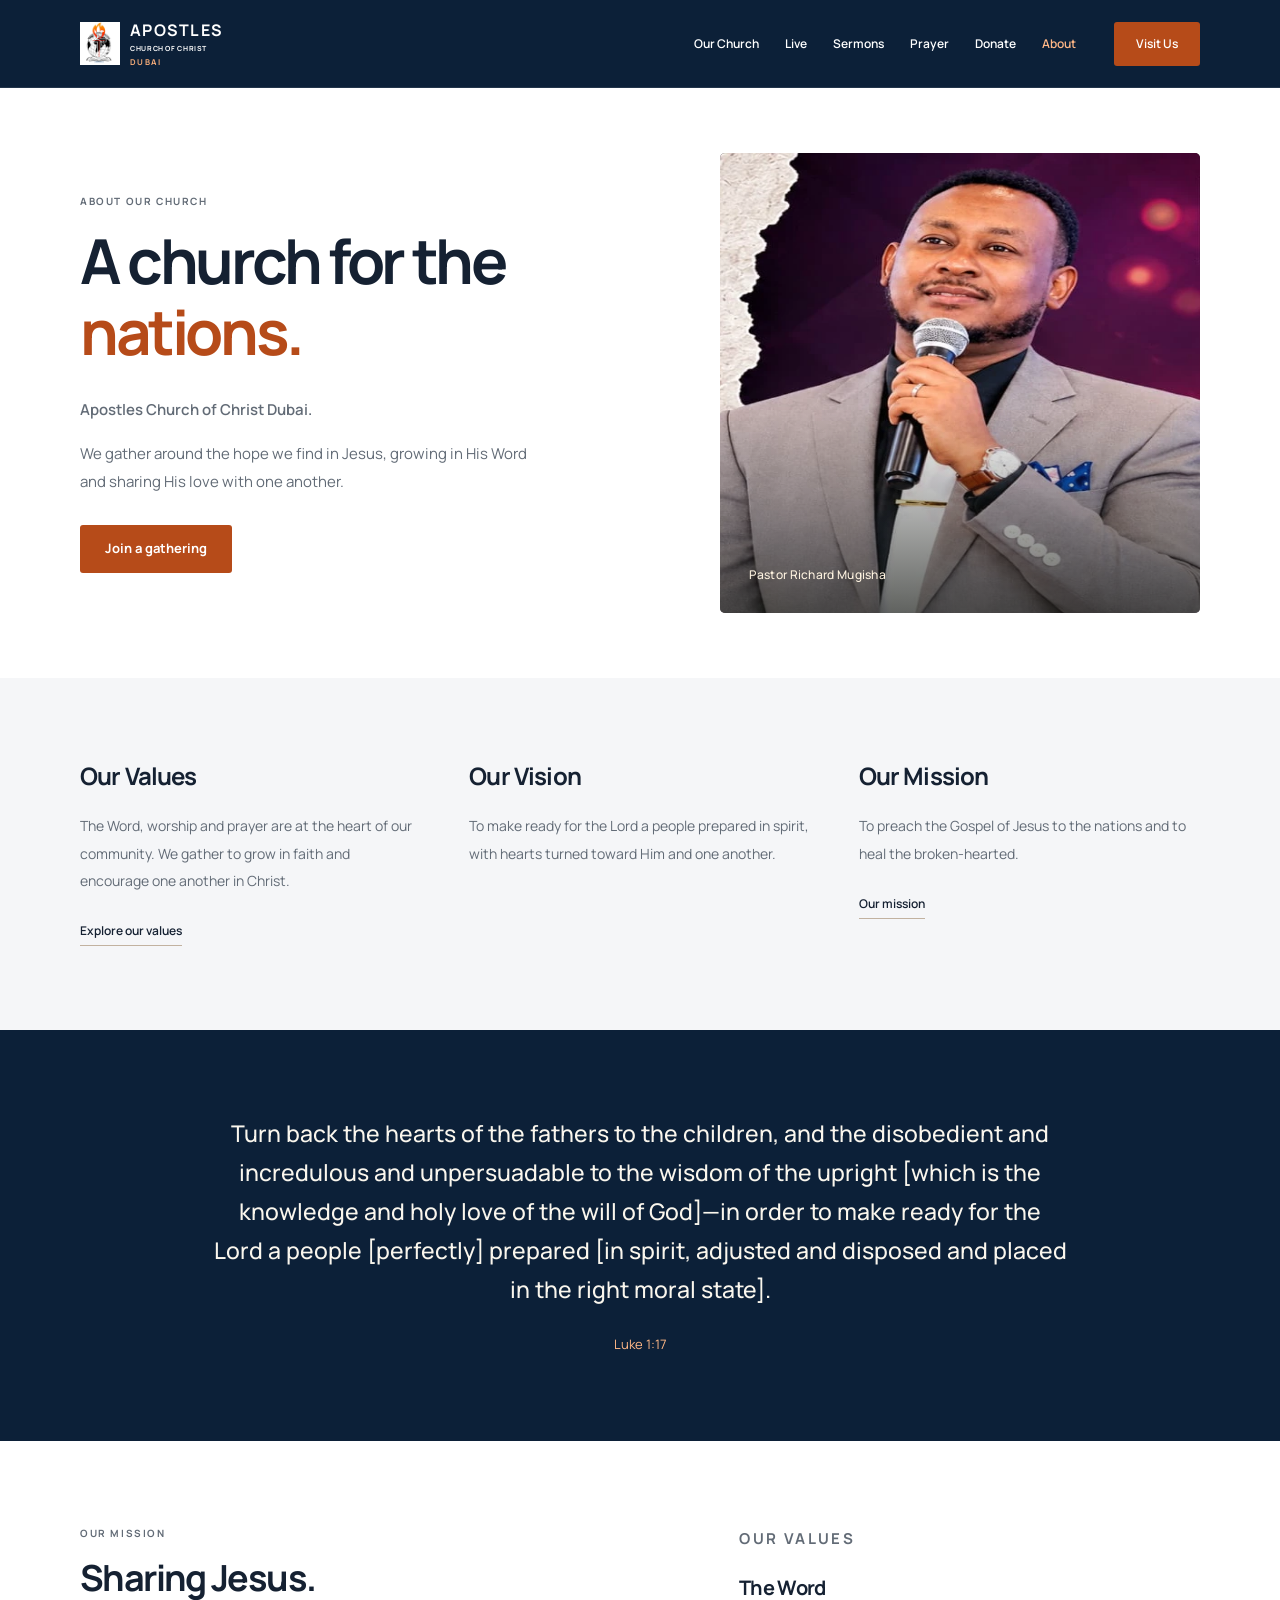
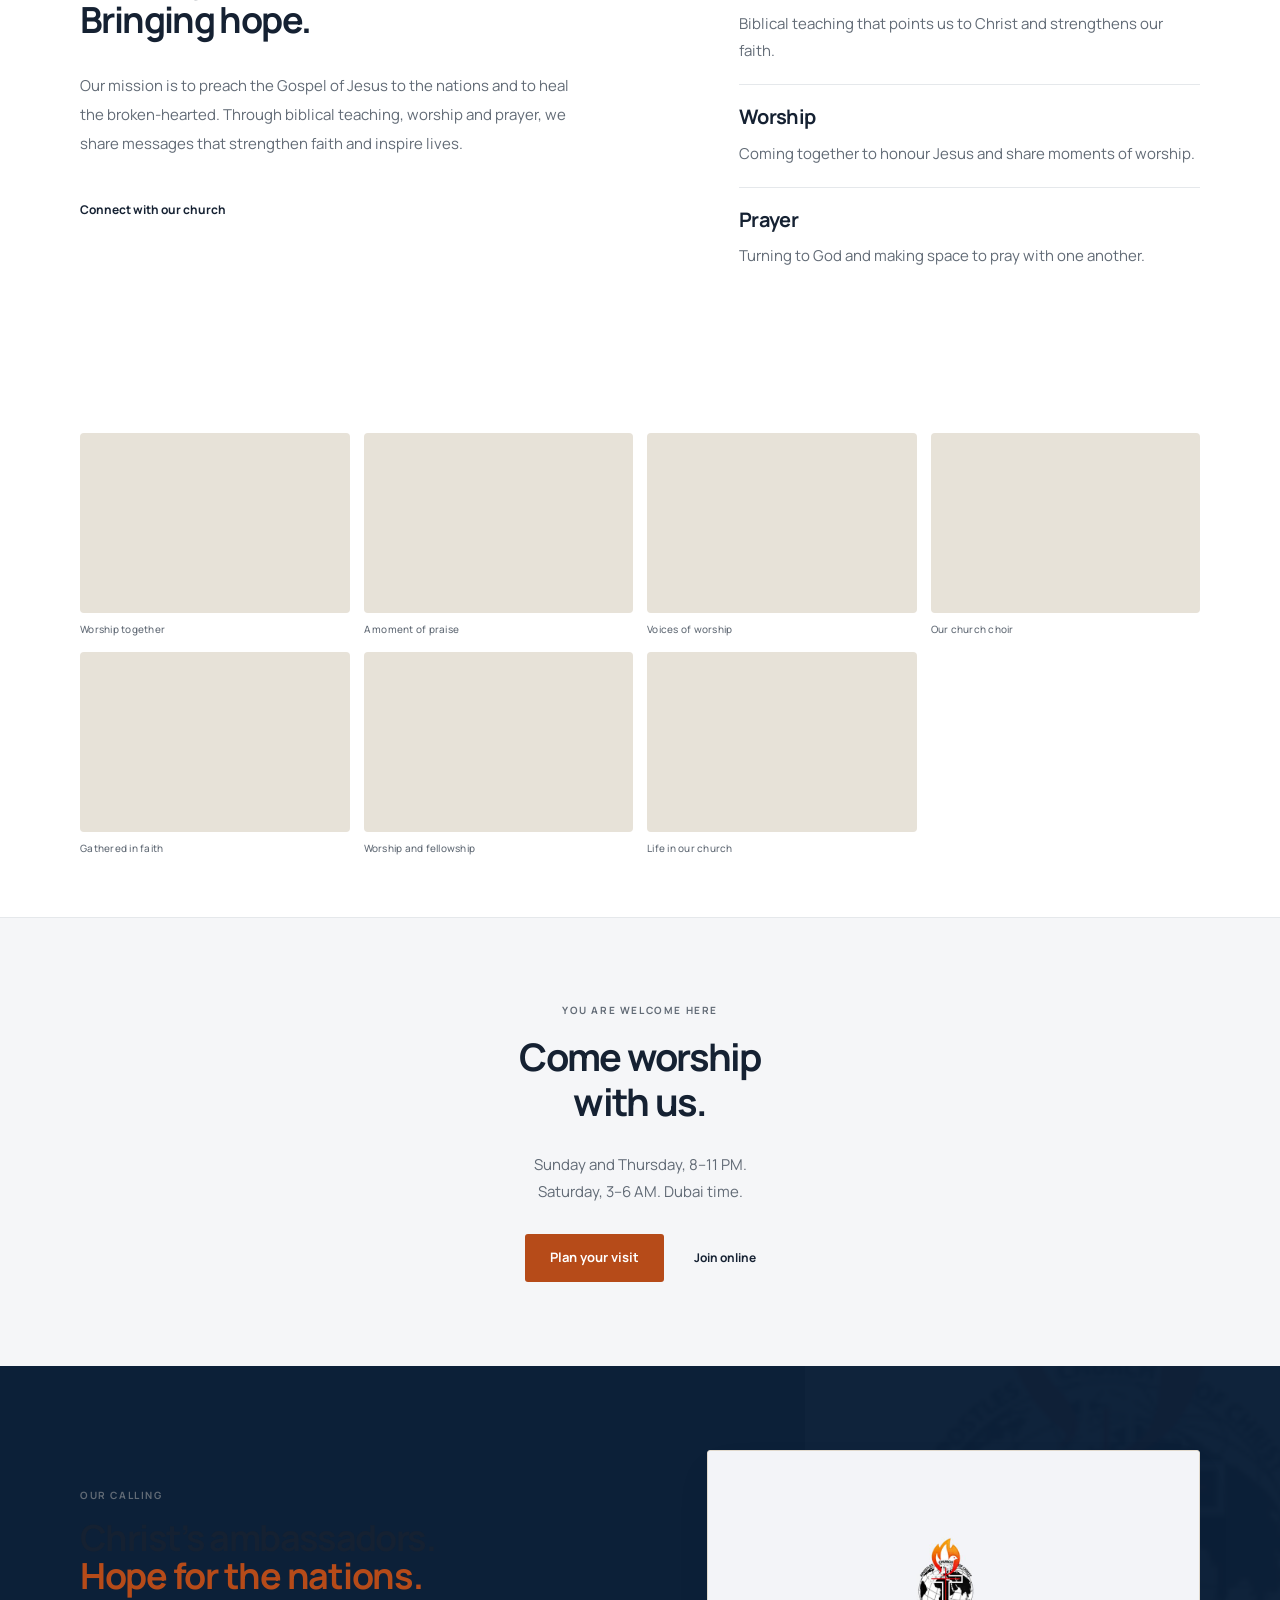
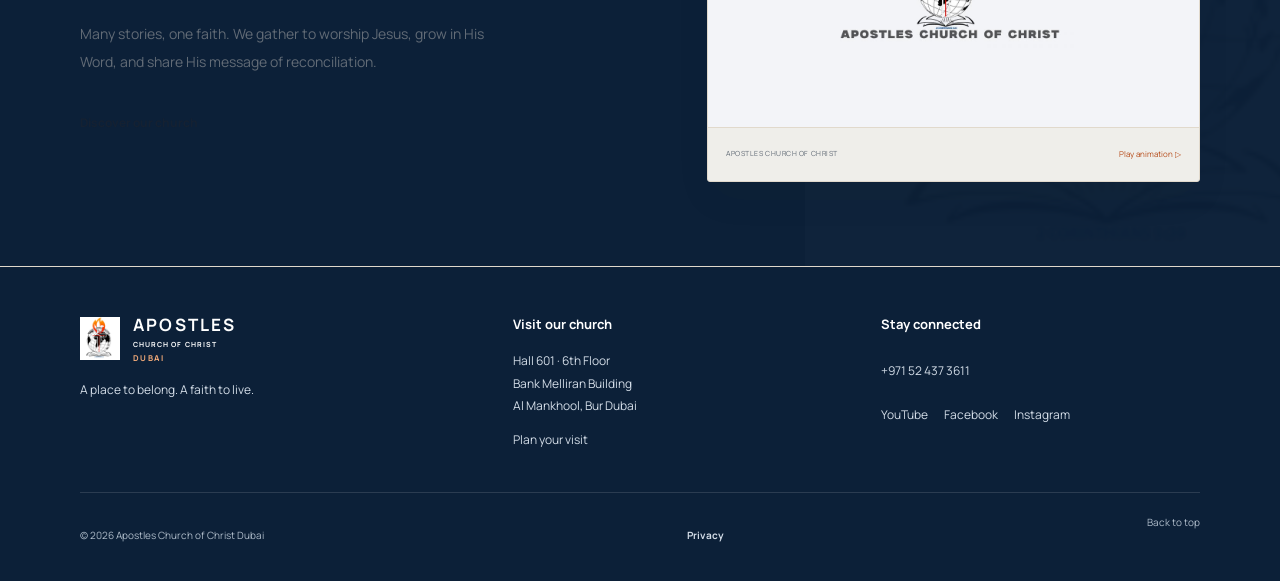
==== commit 7538ca23: "Keep About call to action focused on visiting the church" ====
--- a/about.html
+++ b/about.html
@@ -1,6 +1,6 @@
 <!doctype html>
 <html lang="en"><head><meta charset="utf-8"><meta name="viewport" content="width=device-width,initial-scale=1,viewport-fit=cover"><title>About Us — Apostles Church of Christ Dubai</title><meta name="description" content="Meet Apostles Church of Christ Dubai. Our values, mission and vision from Luke 1:17: preparing a people for the Lord."><meta name="theme-color" content="#f9f7f2"><meta property="og:title" content="About Us — Apostles Church of Christ Dubai"><meta property="og:description" content="Meet Apostles Church of Christ Dubai. Our values, mission and vision from Luke 1:17: preparing a people for the Lord."><meta property="og:type" content="website"><link rel="icon" href="assets/logo.png"><link rel="stylesheet" href="assets/fonts.css"><link rel="stylesheet" href="styles.css"><script src="config.js?v=20261105-1" defer></script><script src="live-status.js?v=20261105-1" defer></script><script src="app.js?v=20261105-1" defer></script><script src="schedule.js?v=20261105-1" defer></script><script src="church.js?v=20261105-1" defer></script><script src="gallery.js?v=20261105-1" defer></script><script src="mobile.js?v=20261105-1" defer></script><link rel="stylesheet" href="design.css?v=20261105-1"></head><body id="top" data-page="about"><a class="skip-link" href="#main">Skip to content</a><header class="header"><div class="header-brand"><a class="brand" href="index.html" aria-label="Apostles Church of Christ Dubai home"><img src="assets/logo.png" width="54" height="58" alt="Apostles Church of Christ logo"><span>APOSTLES<span class="brand-small">CHURCH OF CHRIST <b>DUBAI</b></span></span></a></div><button class="menu-toggle" aria-controls="navigation" aria-expanded="false" aria-label="Open menu"><span></span><span></span></button><nav id="navigation" aria-label="Main navigation"><a href="index.html">Our Church</a><a href="live.html">Live</a><a href="sermons.html">Sermons</a><a href="prayer.html">Prayer</a><a href="donate.html">Donate</a><a href="about.html" aria-current="page">About</a><a href="visit.html" class="nav-visit">Visit Us</a></nav></header><main id="main"><section class="about-editorial wrap"><div class="about-editorial-copy"><p class="eyebrow" data-reveal>ABOUT OUR CHURCH</p><h1 data-reveal>A church for the <span>nations.</span></h1><p class="about-editorial-lead" data-reveal>Apostles Church of Christ Dubai.</p><p data-reveal>We gather around the hope we find in Jesus, growing in His Word and sharing His love with one another.</p><div class="actions" data-reveal><a class="button" href="visit.html">Join a gathering</a></div></div><figure class="about-editorial-photo" data-reveal><picture class="responsive-photo"><source media="(max-width: 767px)" type="image/webp" srcset="assets/mobile/pastor-360.webp 360w, assets/mobile/pastor-529.webp 529w" sizes="calc(100vw - 36px)"><img src="assets/pastor.webp" alt="Pastor Richard Mugisha" width="529" height="659" fetchpriority="high"></source></picture><figcaption>Pastor Richard Mugisha</figcaption></figure></section>
-    <section class="church-foundations section" id="our-foundations"><div class="wrap foundations-grid"><article data-reveal><h2>Our Values</h2><p>The Word, worship and prayer are at the heart of our community. We gather to grow in faith and encourage one another in Christ.</p><a class="foundation-link" href="#our-values">Explore our values</a></article><article data-reveal><h2>Our Vision</h2><p>To make ready for the Lord a people prepared in spirit, with hearts turned toward Him and one another.</p><a class="foundation-link" href="#our-vision">Read our vision</a></article><article data-reveal><h2>Our Mission</h2><p>To preach the Gospel of Jesus to the nations and to heal the broken-hearted.</p><a class="foundation-link" href="#our-mission">Our mission</a></article></div></section>
+    <section class="church-foundations section" id="our-foundations"><div class="wrap foundations-grid"><article data-reveal><h2>Our Values</h2><p>The Word, worship and prayer are at the heart of our community. We gather to grow in faith and encourage one another in Christ.</p><a class="foundation-link" href="#our-values">Explore our values</a></article><article data-reveal><h2>Our Vision</h2><p>To make ready for the Lord a people prepared in spirit, with hearts turned toward Him and one another.</p></article><article data-reveal><h2>Our Mission</h2><p>To preach the Gospel of Jesus to the nations and to heal the broken-hearted.</p><a class="foundation-link" href="#our-mission">Our mission</a></article></div></section>
     <section class="church-vision section" id="our-vision"><div class="wrap scripture-only"><blockquote>Turn back the hearts of the fathers to the children, and the disobedient and incredulous and unpersuadable to the wisdom of the upright [which is the knowledge and holy love of the will of God]—in order to make ready for the Lord a people [perfectly] prepared [in spirit, adjusted and disposed and placed in the right moral state].</blockquote><p>Luke 1:17</p></div></section><section class="church-purpose section wrap"><div class="church-mission" id="our-mission" data-reveal><p class="eyebrow">OUR MISSION</p><h2>Sharing Jesus.<br>Bringing hope.</h2><p>Our mission is to preach the Gospel of Jesus to the nations and to heal the broken-hearted. Through biblical teaching, worship and prayer, we share messages that strengthen faith and inspire lives.</p><a class="text-link" href="https://www.instagram.com/apostles_church_of_christ/" target="_blank" rel="noopener noreferrer">Connect with our church</a></div><div class="church-values" id="our-values" data-reveal><p class="eyebrow">OUR VALUES</p><article><h3>The Word</h3><p>Biblical teaching that points us to Christ and strengthens our faith.</p></article><article><h3>Worship</h3><p>Coming together to honour Jesus and share moments of worship.</p></article><article><h3>Prayer</h3><p>Turning to God and making space to pray with one another.</p></article></div></section>
     <section class="church-gallery section" id="church-gallery" aria-label="Church photographs. Swipe left or right to explore."><div class="wrap"><div class="gallery-shell" data-gallery><div class="gallery-viewport" id="gallery-viewport" tabindex="0" role="region" aria-label="Church photographs. Swipe left or right to explore."><div class="gallery-track"><div class="gallery-sequence"><figure class="gallery-slide"><picture class="responsive-photo"><source media="(max-width: 767px)" type="image/webp" srcset="assets/mobile/worship-hall-360.webp 360w, assets/mobile/worship-hall-640.webp 640w, assets/mobile/worship-hall-960.webp 960w" sizes="calc(100vw - 36px)"><img src="assets/gallery/worship-hall.jpg" alt="The church congregation worshipping with the choir at the front of the hall" width="1536" height="1024" loading="lazy" decoding="async" draggable="false"></source></picture><figcaption>Worship together</figcaption></figure><figure class="gallery-slide"><picture class="responsive-photo"><source media="(max-width: 767px)" type="image/webp" srcset="assets/mobile/congregation-praise-360.webp 360w, assets/mobile/congregation-praise-640.webp 640w, assets/mobile/congregation-praise-960.webp 960w" sizes="calc(100vw - 36px)"><img src="assets/gallery/congregation-praise.jpg" alt="Members of the congregation worshipping with hands raised" width="1536" height="1024" loading="lazy" decoding="async" draggable="false"></source></picture><figcaption>A moment of praise</figcaption></figure><figure class="gallery-slide gallery-portrait"><picture class="responsive-photo"><source media="(max-width: 767px)" type="image/webp" srcset="assets/mobile/choir-singer-360.webp 360w, assets/mobile/choir-singer-640.webp 640w, assets/mobile/choir-singer-960.webp 960w" sizes="calc(100vw - 36px)"><img src="assets/gallery/choir-singer.jpg" alt="A choir singer holding a microphone and raising his hand during worship" width="1024" height="1536" loading="lazy" decoding="async" draggable="false"></source></picture><figcaption>Voices of worship</figcaption></figure><figure class="gallery-slide"><picture class="responsive-photo"><source media="(max-width: 767px)" type="image/webp" srcset="assets/mobile/choir-monochrome-360.webp 360w, assets/mobile/choir-monochrome-640.webp 640w, assets/mobile/choir-monochrome-960.webp 960w" sizes="calc(100vw - 36px)"><img src="assets/gallery/choir-monochrome.jpg" alt="Black and white photograph of the church choir singing before the congregation" width="1536" height="1024" loading="lazy" decoding="async" draggable="false"></source></picture><figcaption>Our church choir</figcaption></figure><figure class="gallery-slide"><picture class="responsive-photo"><source media="(max-width: 767px)" type="image/webp" srcset="assets/mobile/congregation-worship-360.webp 360w, assets/mobile/congregation-worship-640.webp 640w, assets/mobile/congregation-worship-960.webp 960w" sizes="calc(100vw - 36px)"><img src="assets/gallery/congregation-worship.jpg" alt="The congregation singing and worshipping together" width="1536" height="1024" loading="lazy" decoding="async" draggable="false"></source></picture><figcaption>Gathered in faith</figcaption></figure><figure class="gallery-slide"><picture class="responsive-photo"><source media="(max-width: 767px)" type="image/webp" srcset="assets/mobile/choir-gathering-360.webp 360w, assets/mobile/choir-gathering-640.webp 640w, assets/mobile/choir-gathering-960.webp 960w" sizes="calc(100vw - 36px)"><img src="assets/gallery/choir-gathering.jpg" alt="The choir leading worship in front of the church congregation" width="1536" height="1024" loading="lazy" decoding="async" draggable="false"></source></picture><figcaption>Worship and fellowship</figcaption></figure><figure class="gallery-slide"><picture class="responsive-photo"><source media="(max-width: 767px)" type="image/webp" srcset="assets/mobile/congregation-seated-360.webp 360w, assets/mobile/congregation-seated-640.webp 640w, assets/mobile/congregation-seated-960.webp 960w" sizes="calc(100vw - 36px)"><img src="assets/gallery/congregation-seated.jpg" alt="The congregation seated together during a church gathering" width="1536" height="1024" loading="lazy" decoding="async" draggable="false"></source></picture><figcaption>Life in our church</figcaption></figure></div></div></div></div></div></section>
     <section class="about-invitation section"><div class="wrap"><p class="eyebrow" data-reveal>YOU ARE WELCOME HERE</p><h2 data-reveal>Come worship<br>with us.</h2><p data-reveal>Sunday and Thursday, 8–11 PM.<br>Saturday, 3–6 AM. Dubai time.</p><div class="actions" data-reveal><a class="button" href="visit.html">Plan your visit</a><a class="text-link" href="live.html">Join online</a></div></div></section><section class="identity-section section" id="our-calling"><div class="identity-bg" aria-hidden="true"><img class="rotating-logo" src="assets/logo.png" alt="" width="180" height="192"><div class="orbit orbit-one"></div><div class="orbit orbit-two"></div></div><div class="wrap identity-grid"><div><p class="eyebrow">OUR CALLING</p><h2>Christ’s ambassadors.<br><em>Hope for the nations.</em></h2><p>Many stories, one faith. We gather to worship Jesus, grow in His Word, and share His message of reconciliation.</p><a class="text-link" href="about.html">Discover our church </a></div><div class="identity-video"><video id="brand-loop" data-src="assets/intro.mp4" muted loop autoplay playsinline preload="none" poster="assets/intro-poster.jpg" aria-label="Animated church logo"></video><div class="identity-video-caption"><span>APOSTLES CHURCH OF CHRIST</span><button id="pause-brand" aria-label="Pause logo animation">Pause animation Ⅱ</button></div></div></div></section></main><footer class="footer-new"><div class="wrap"><div class="ref-footer-grid"><div><a class="brand" href="index.html" aria-label="Apostles Church of Christ Dubai home"><img src="assets/logo.png" width="54" height="58" alt="Apostles Church of Christ logo"><span>APOSTLES<span class="brand-small">CHURCH OF CHRIST <b>DUBAI</b></span></span></a><p>A place to belong. A faith to live.</p></div><div><h2>Visit our church</h2><address>Hall 601 · 6th Floor<br>Bank Melliran Building<br>Al Mankhool, Bur Dubai</address><a href="visit.html">Plan your visit</a></div><div><h2>Stay connected</h2><a href="tel:+971524373611">+971 52 437 3611</a><div class="ref-social"><a href="https://www.youtube.com/@Apostleschurchofchristdubai" target="_blank" rel="noopener noreferrer">YouTube</a><a href="https://www.facebook.com/apostlesdubai/" target="_blank" rel="noopener noreferrer">Facebook</a><a href="https://www.instagram.com/apostles_church_of_christ/" target="_blank" rel="noopener noreferrer">Instagram</a></div></div></div><details class="ref-footer-links"><summary>Church links</summary><div><a href="index.html">Our Church</a><a href="live.html">Live</a><a href="sermons.html">Sermons</a><a href="prayer.html">Prayer</a><a href="donate.html">Donate</a><a href="about.html">About</a><a href="visit.html">Visit Us</a></div></details><div class="footer-bottom"><span>© <span id="year">2026</span> Apostles Church of Christ Dubai</span><button class="subtle-link" id="privacy-open">Privacy</button><a href="#top">Back to top</a></div></div></footer><div class="toast" id="toast" role="status" aria-live="polite"></div><dialog id="video-dialog" class="video-dialog" aria-labelledby="video-dialog-title"><div class="dialog-bar"><h2 id="video-dialog-title">Worship Vibe</h2><button class="close-dialog" aria-label="Close video">Close</button></div><div id="dialog-player"></div><p>Having trouble playing? <a href="https://www.youtube.com/watch?v=G9IpNCJlAVc" target="_blank" rel="noopener noreferrer">Watch on YouTube </a></p></dialog><dialog id="privacy-dialog" class="privacy-dialog" aria-labelledby="privacy-title"><div class="dialog-bar"><h2 id="privacy-title">Your privacy</h2><button class="close-dialog" aria-label="Close privacy notice">Close</button></div><p>This website does not use analytics, advertising cookies or accounts. Prayer drafts stay in this page’s memory and are cleared when you leave or reload. They are not sent or stored by this website. A temporary browser-tab flag remembers that you have seen the welcome animation; it contains no personal information.</p><p>A prayer request is shared only when you copy it and choose to send it yourself through the church’s Facebook page. The daily NIV verse connects to Bible Gateway automatically. Any configured donation checkout belongs to its external provider; this website does not process payments.</p><p>When the live API is activated, the Live page checks broadcast availability and can load a public YouTube player automatically, initially muted. Other YouTube players connect when you choose to play. The mobile location map connects to Google only after you select Show our location on the map. YouTube, Facebook and payment providers use their own privacy policies. The church introduction, images and fonts are hosted with this website.</p><p><strong>Church Vision Scripture</strong></p><p>The supplied Luke 1:17 excerpt is from the Amplified Bible, Classic Edition (AMPC). Copyright © 1954, 1958, 1962, 1964, 1965, 1987 by The Lockman Foundation.</p></dialog><noscript><div class="noscript">The video controls and prayer draft need JavaScript. You can still read our church information and visit <a href="https://www.youtube.com/@Apostleschurchofchristdubai">YouTube</a> or <a href="https://www.facebook.com/apostlesdubai/">Facebook</a>.</div></noscript></body></html>
